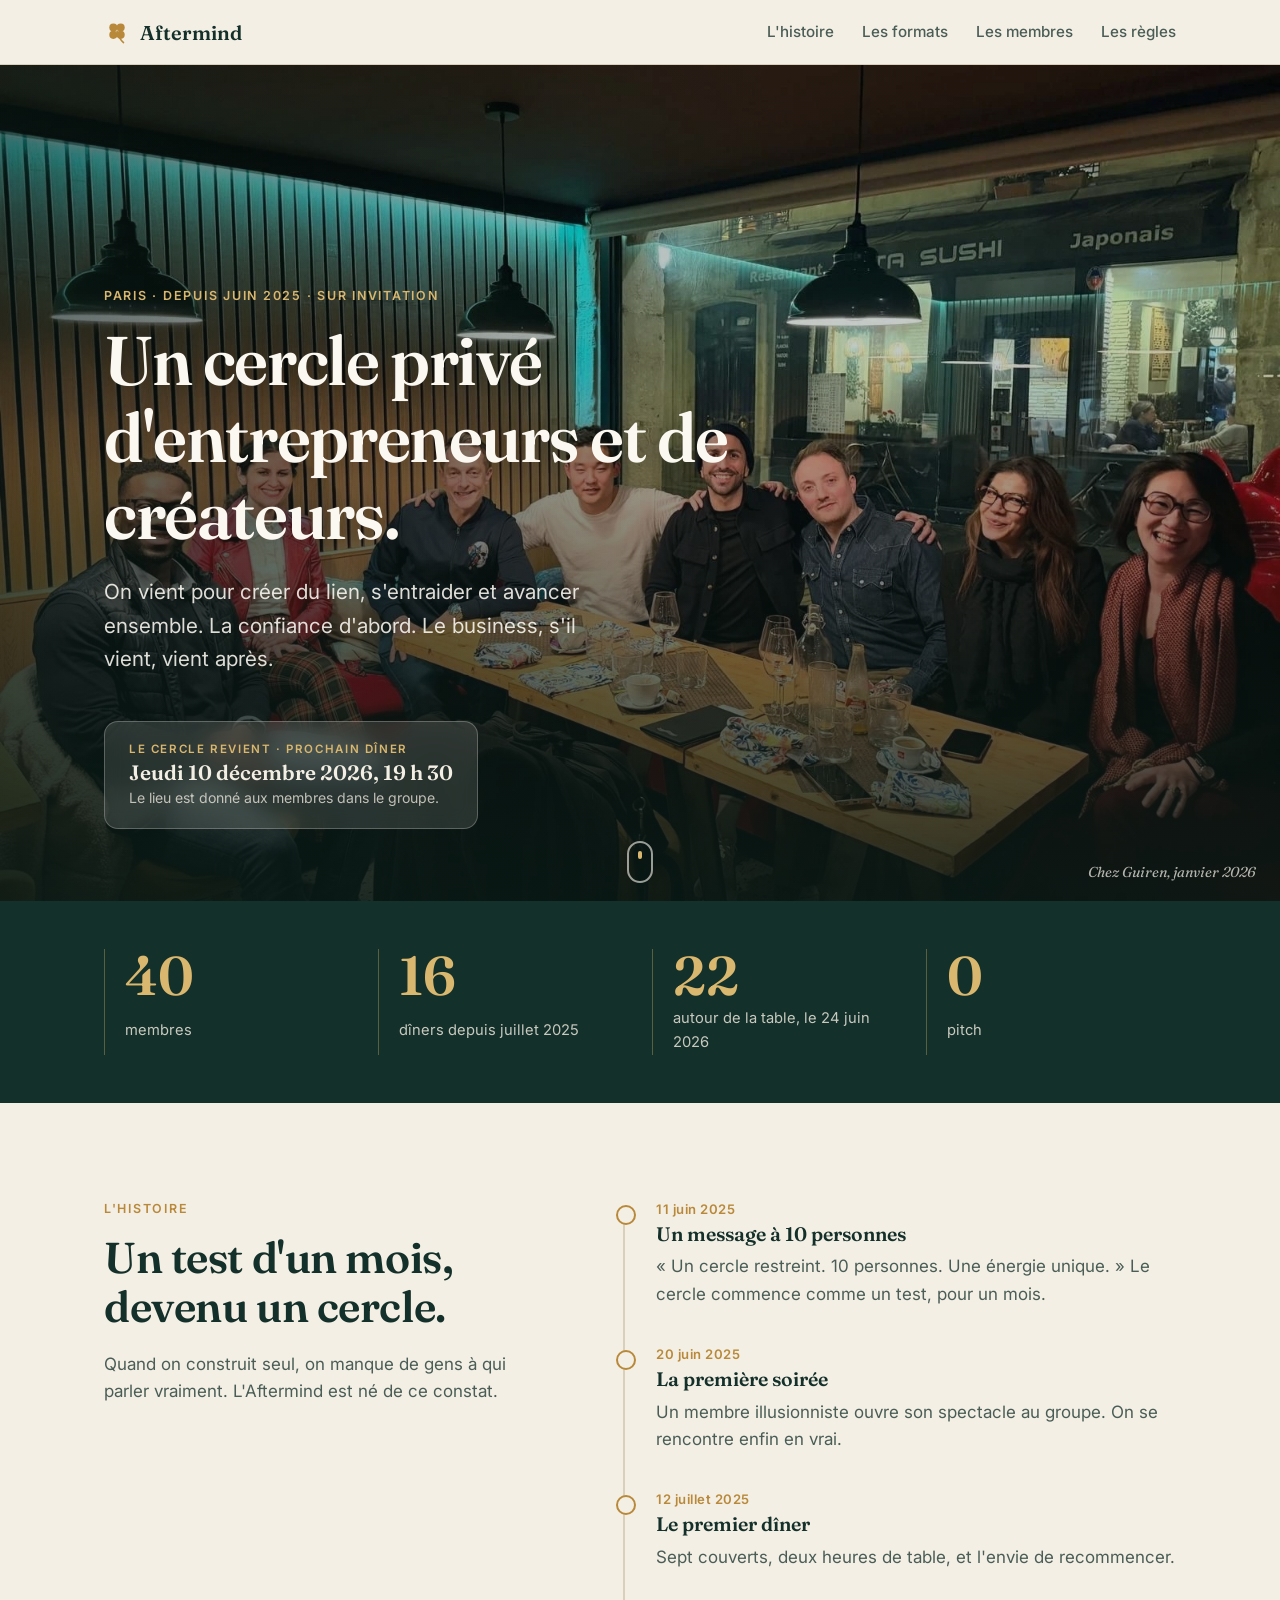
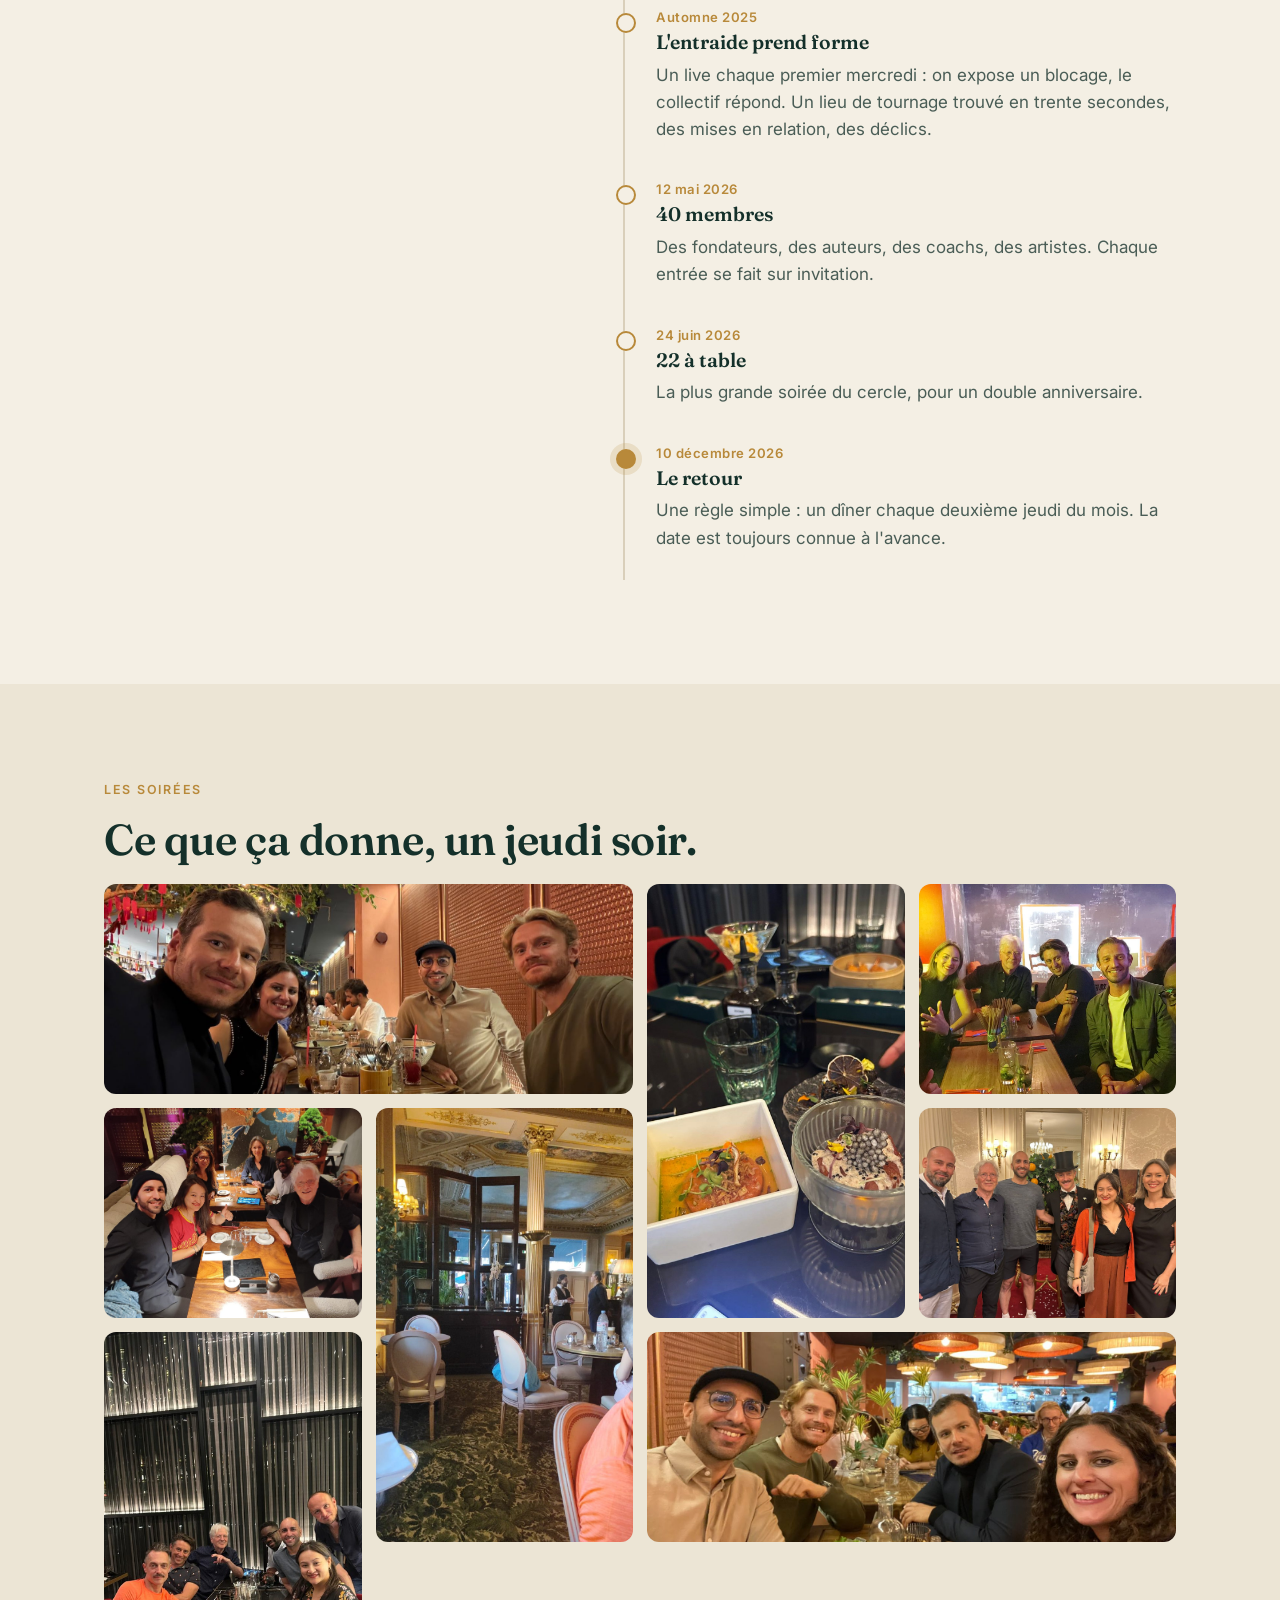
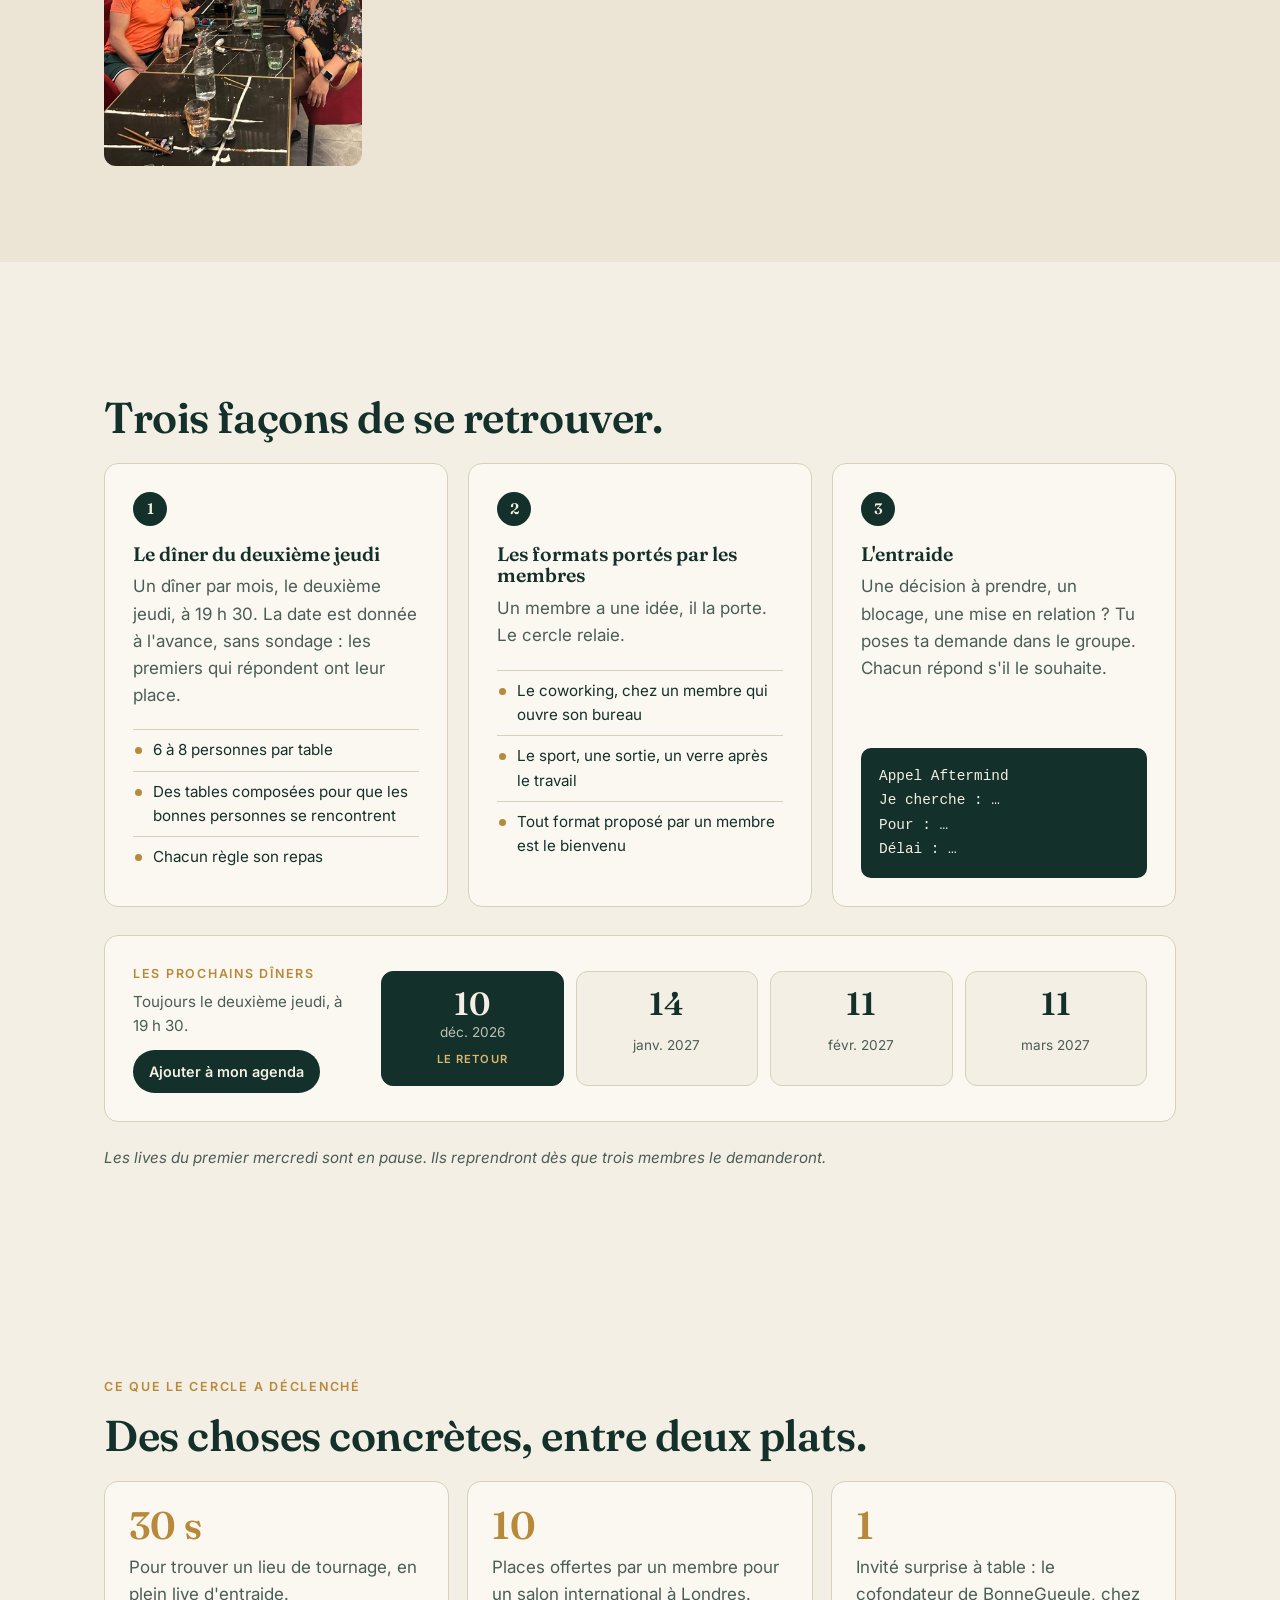
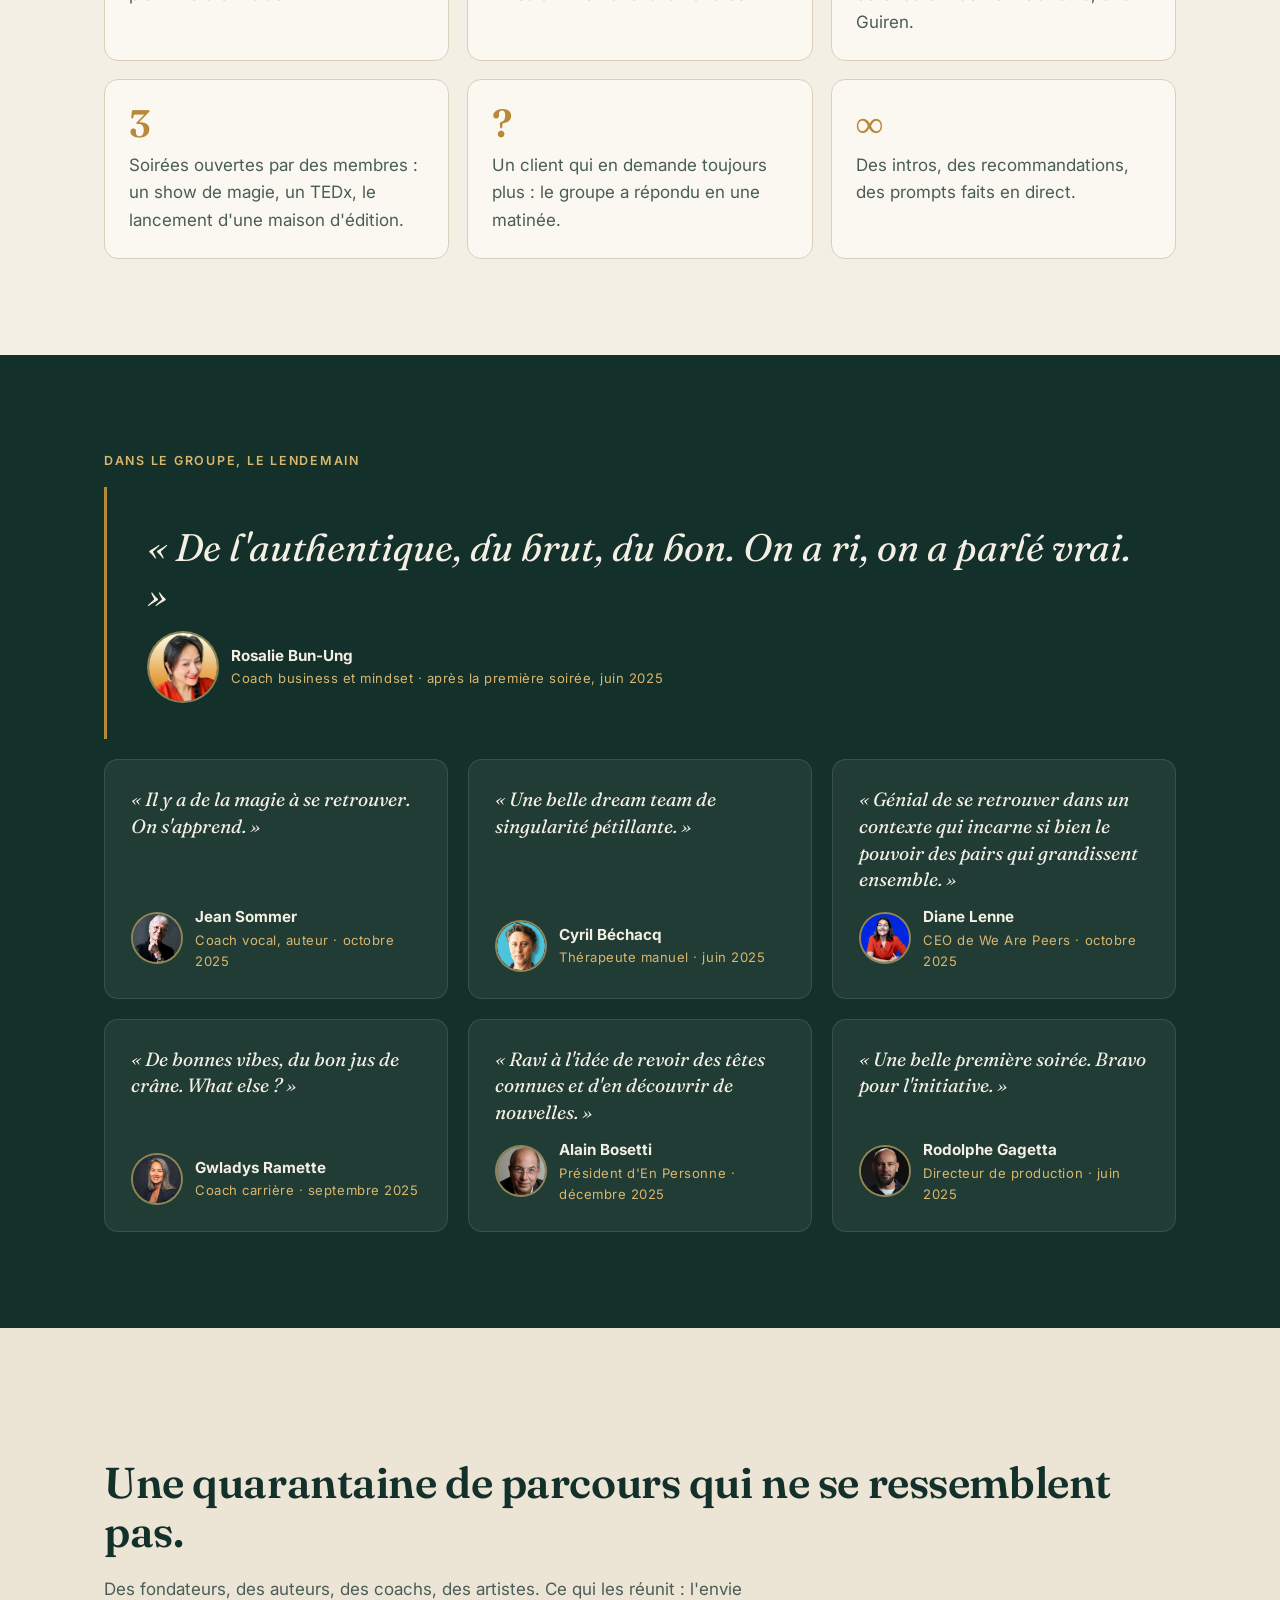
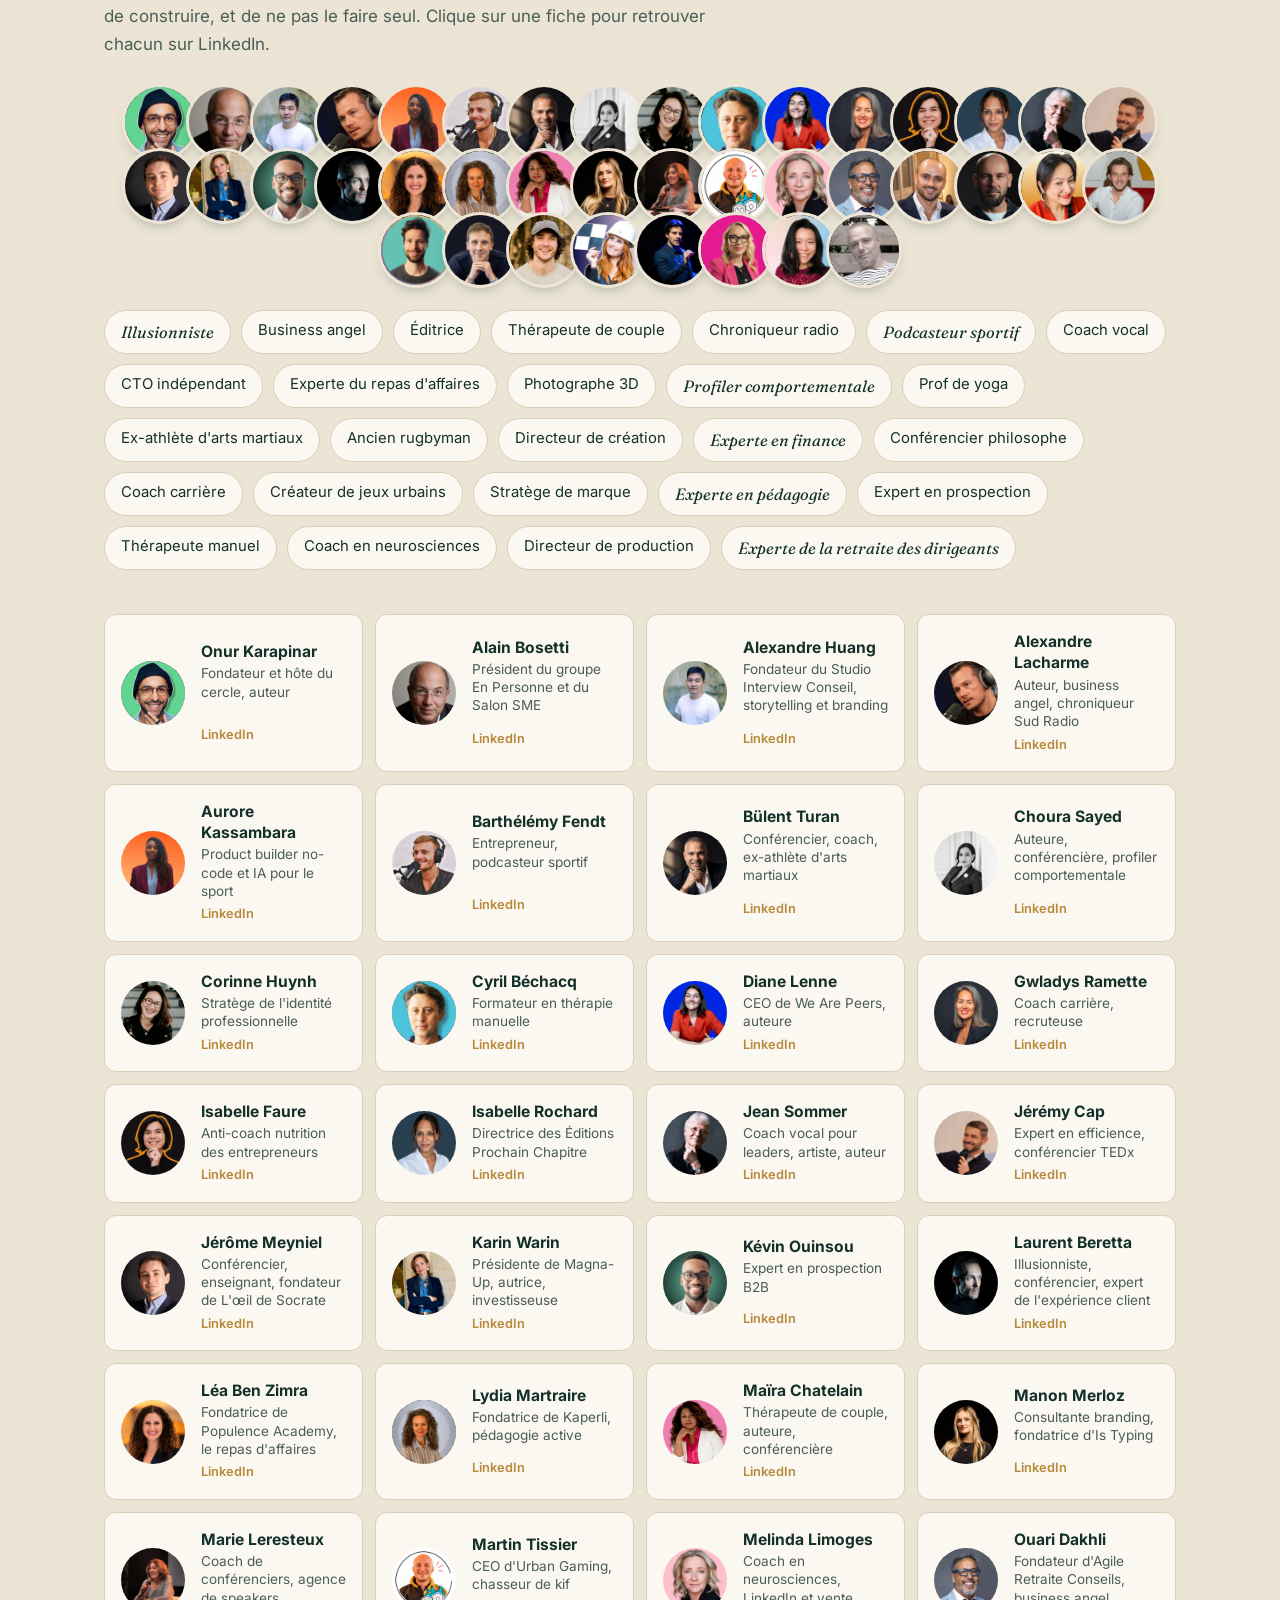
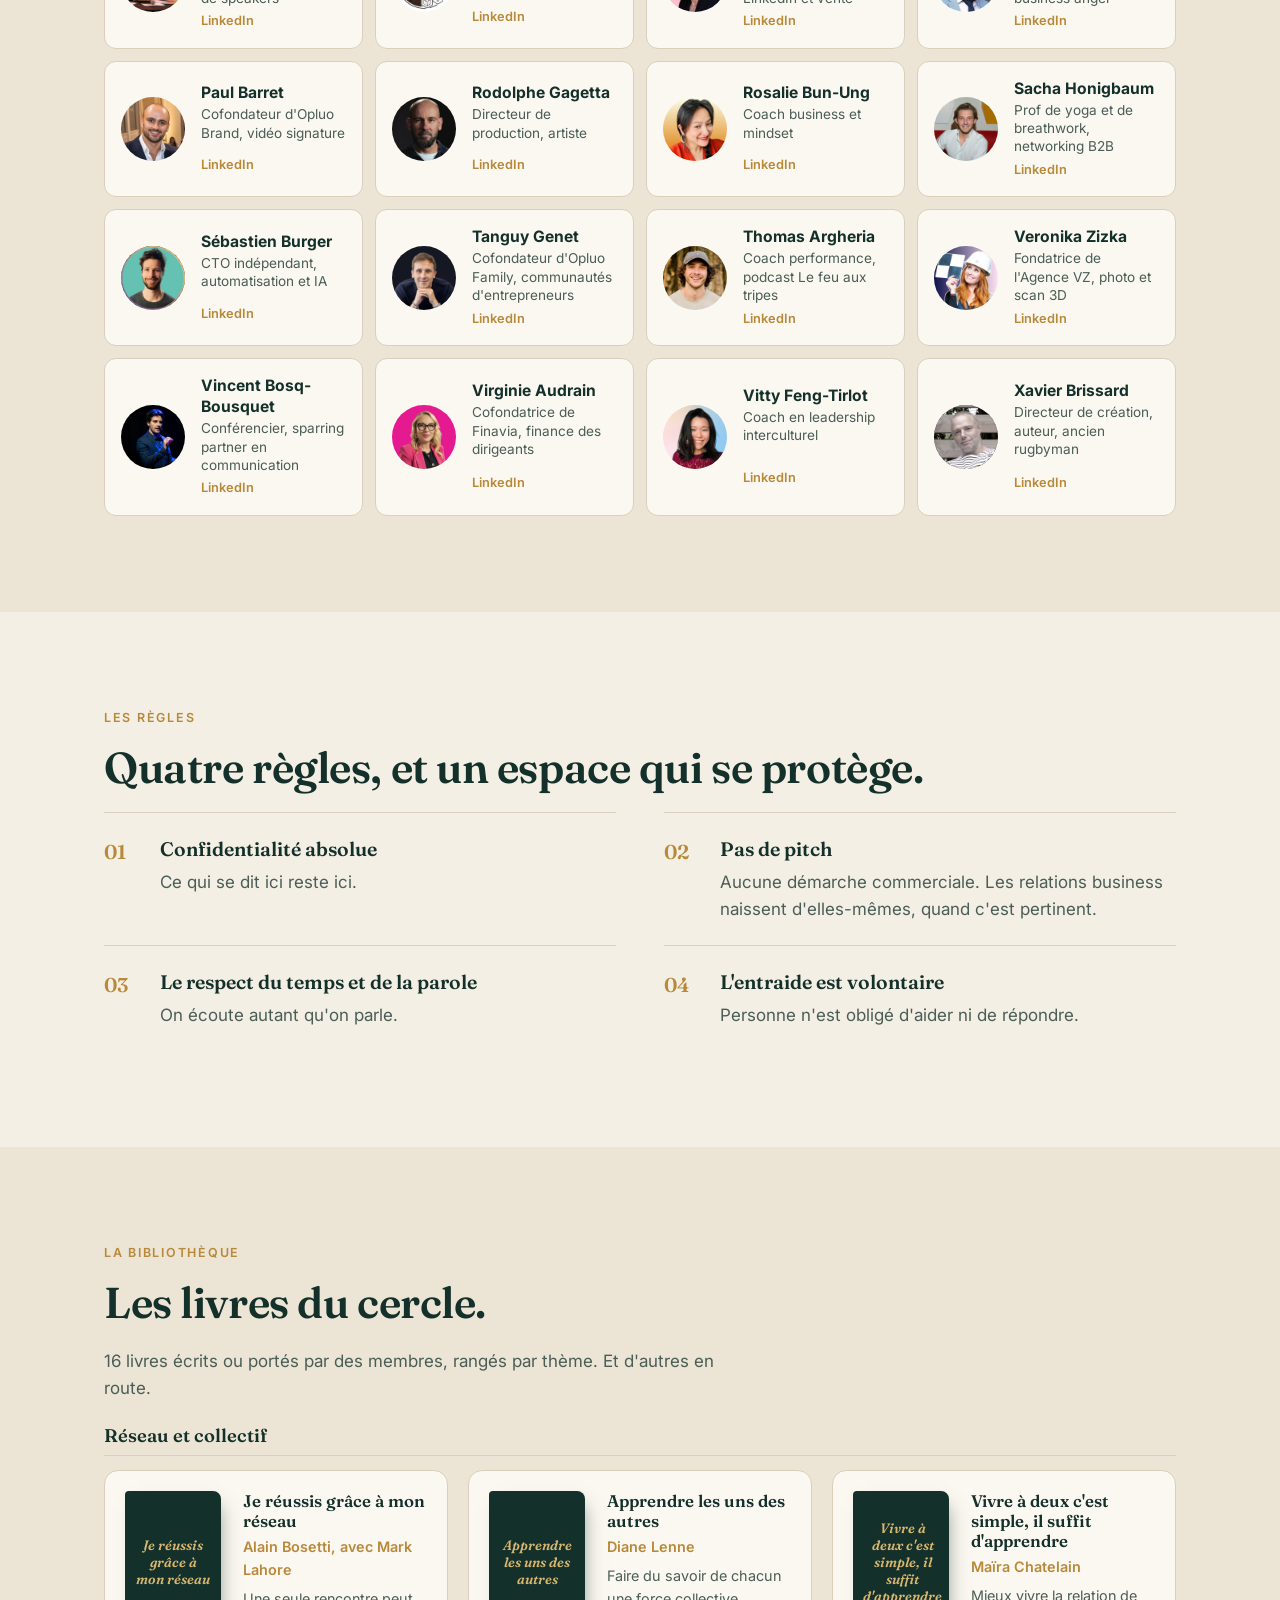
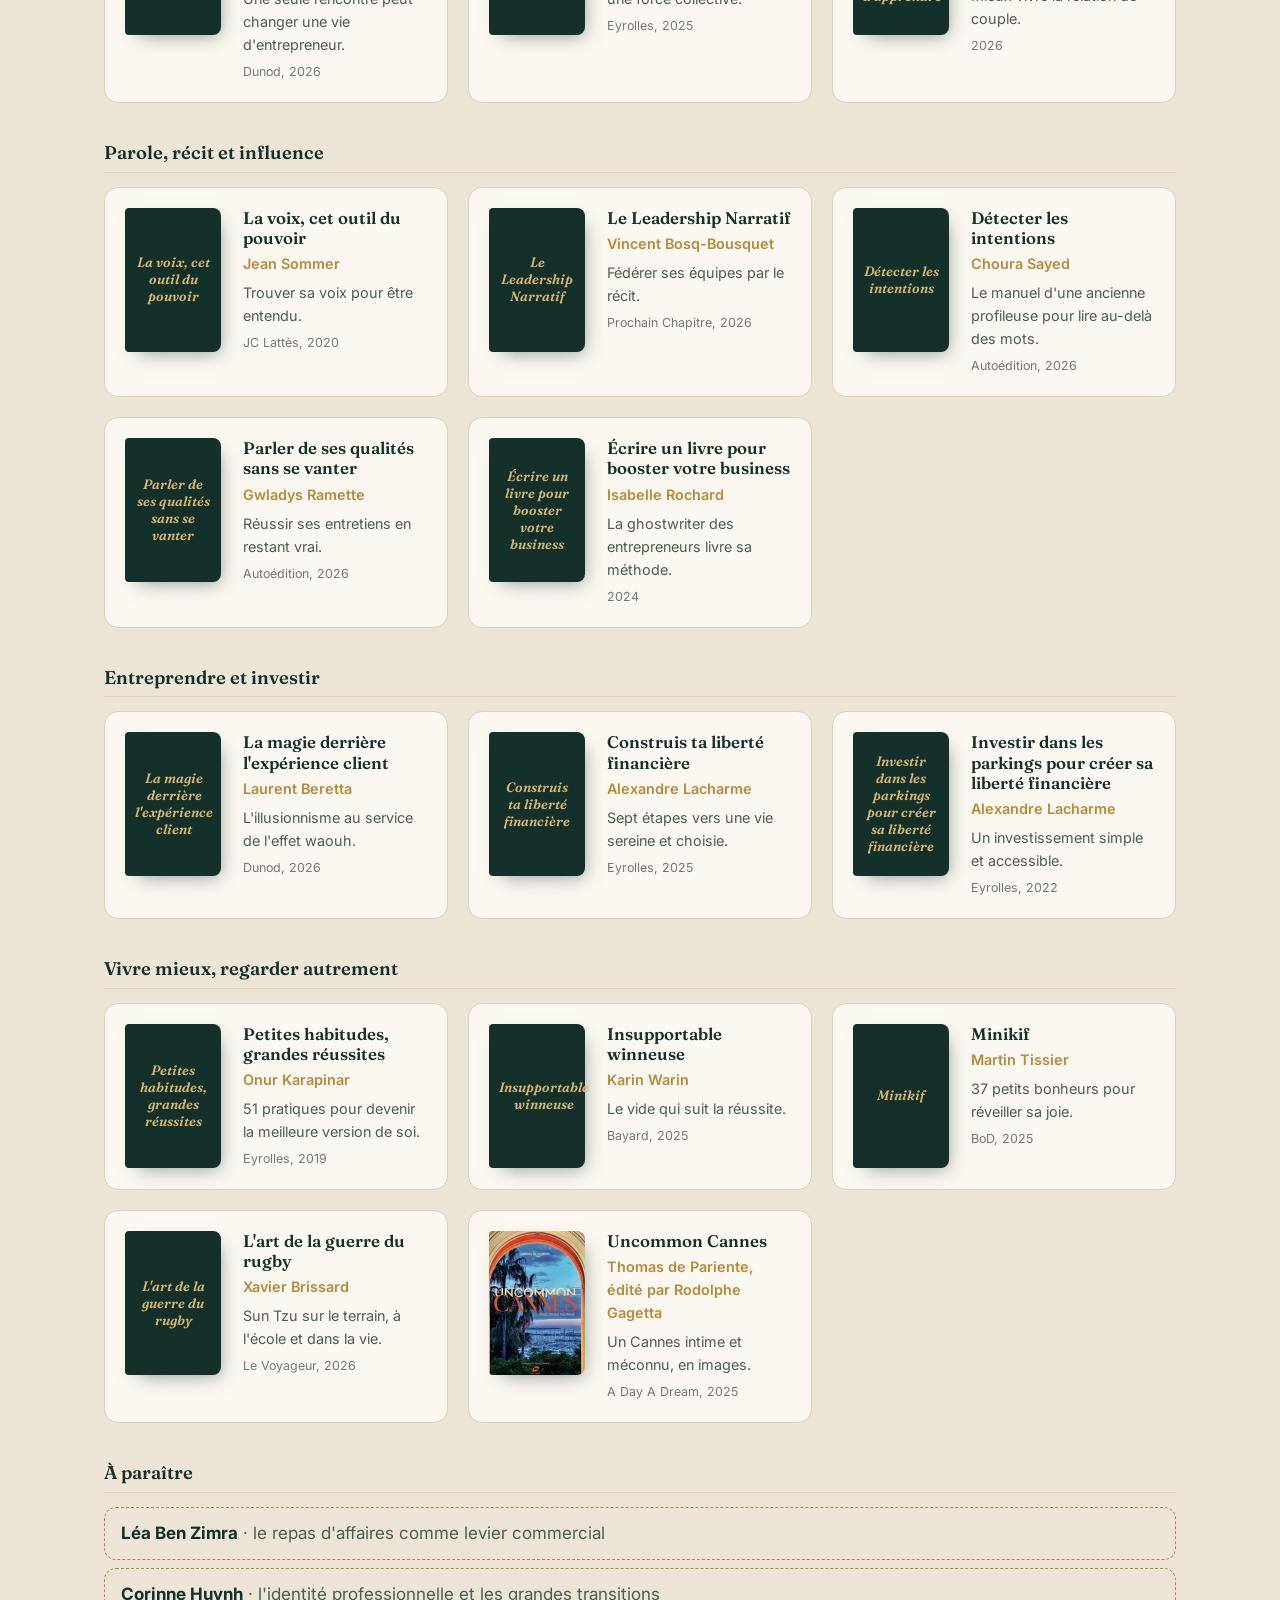
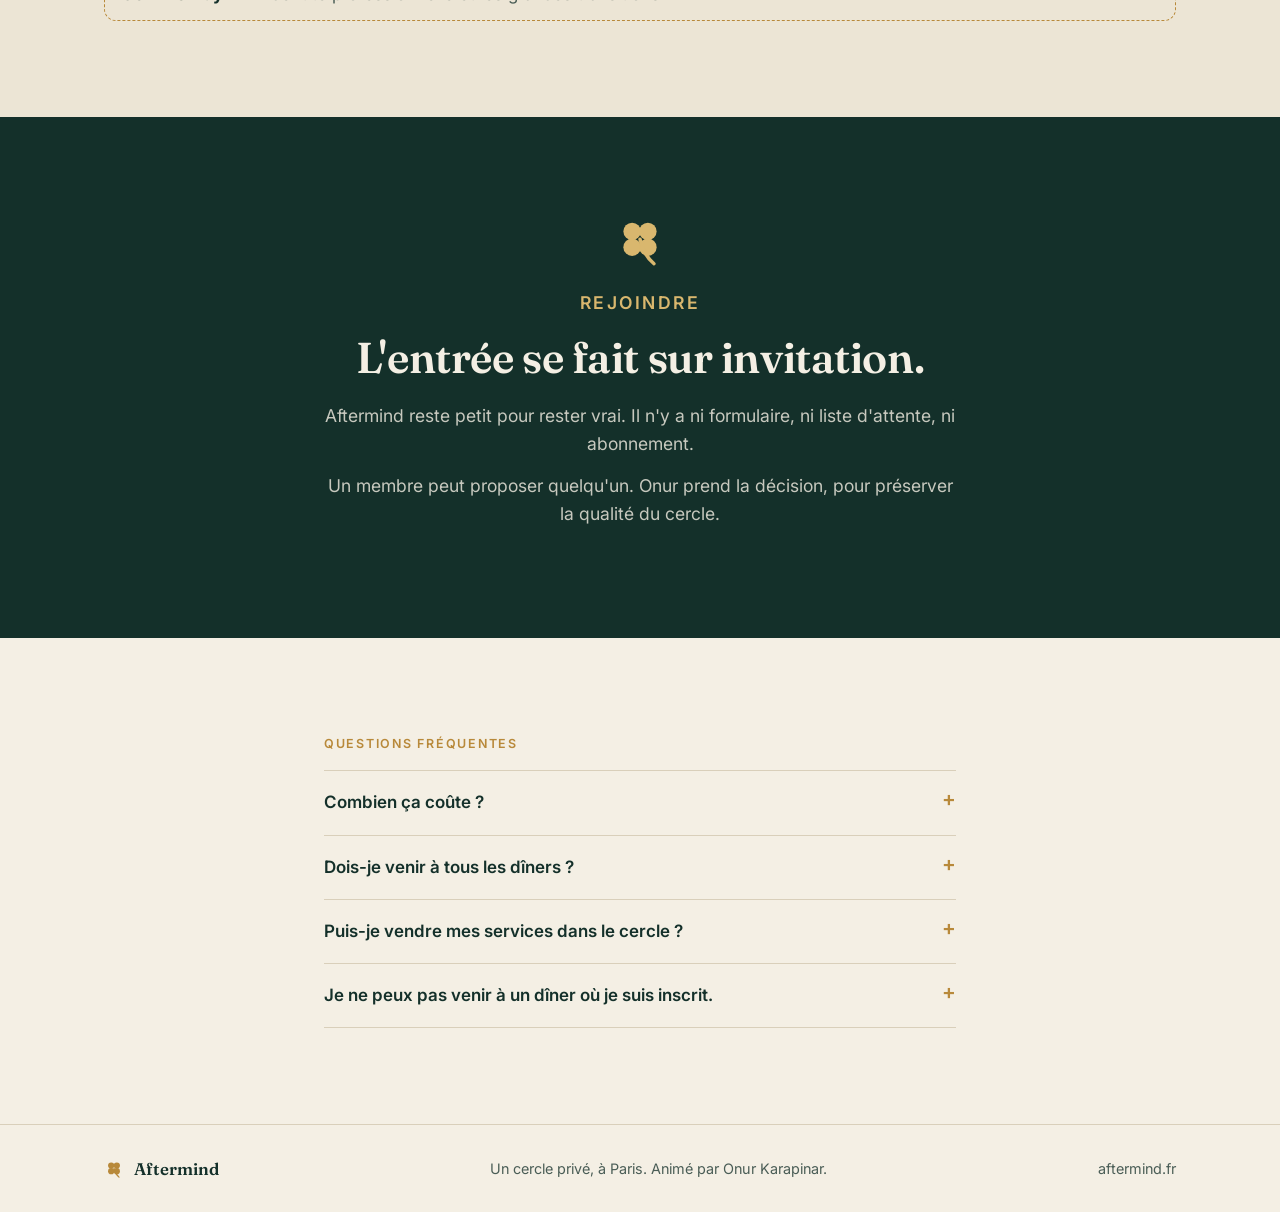
==== index.html @ 9b1623c1 "Ouverture plein écran avec la photo entière de Guiren Co-Authored-By: Claude Opus 5.5 <noreply@anthr" ====
<!doctype html>
<html lang="fr">
<head>
  <meta charset="utf-8">
  <meta name="viewport" content="width=device-width, initial-scale=1">
  <title>Aftermind | Cercle privé d'entrepreneurs et de créateurs</title>
  <meta name="description" content="Aftermind est un cercle privé d'une quarantaine d'entrepreneurs et de créateurs, à Paris. Un dîner chaque deuxième jeudi, des formats portés par les membres, de l'entraide. L'entrée se fait sur invitation.">
  <!-- Maquette : à retirer le jour de la mise en ligne publique -->
  <meta name="robots" content="noindex, nofollow">
  <meta property="og:type" content="website">
  <meta property="og:url" content="https://aftermind.fr/">
  <meta property="og:title" content="Aftermind, le cercle revient">
  <meta property="og:description" content="Un dîner chaque deuxième jeudi. Le prochain : jeudi 10 décembre 2026.">
  <meta property="og:image" content="https://aftermind.fr/og.jpg">
  <meta property="og:image:width" content="1200">
  <meta property="og:image:height" content="630">
  <meta property="og:locale" content="fr_FR">
  <meta name="twitter:card" content="summary_large_image">
  <meta name="theme-color" content="#14302A">
  <link rel="icon" href="favicon.svg" type="image/svg+xml">
  <link rel="preconnect" href="https://fonts.googleapis.com">
  <link rel="preconnect" href="https://fonts.gstatic.com" crossorigin>
  <link href="https://fonts.googleapis.com/css2?family=Fraunces:ital,opsz,wght@0,9..144,400;0,9..144,600;1,9..144,400&family=Inter:wght@400;500;600&display=swap" rel="stylesheet">
  <link rel="stylesheet" href="style.css">
</head>
<body>

  <header class="top">
    <div class="wrap top-inner">
      <a href="#" class="brand" aria-label="Aftermind, retour en haut">
        <svg class="clover" viewBox="0 0 32 32" aria-hidden="true"><use href="#clover"/></svg>
        <span>Aftermind</span>
      </a>
      <nav aria-label="Sections">
        <a href="#histoire">L'histoire</a>
        <a href="#formats">Les formats</a>
        <a href="#membres">Les membres</a>
        <a href="#regles">Les règles</a>
      </nav>
    </div>
  </header>

  <main>

    <!-- Ouverture -->
    <section class="hero-full">
      <img class="hero-bg" src="img/notion/guiren.jpg" alt="Un dîner de l'Aftermind chez Guiren, janvier 2026" width="1600" height="1200">
      <div class="hero-shade" aria-hidden="true"></div>
      <div class="wrap hero-content">
        <p class="eyebrow">Paris · depuis juin 2025 · sur invitation</p>
        <h1>Un cercle privé d'entrepreneurs et de créateurs.</h1>
        <p class="lead">On vient pour créer du lien, s'entraider et avancer ensemble. La confiance d'abord. Le business, s'il vient, vient après.</p>
        <a class="next" href="#calendrier">
          <span class="next-label">Le cercle revient · prochain dîner</span>
          <span class="next-date">Jeudi 10 décembre 2026, 19&nbsp;h&nbsp;30</span>
          <span class="next-note">Le lieu est donné aux membres dans le groupe.</span>
        </a>
      </div>
      <p class="hero-credit">Chez Guiren, janvier 2026</p>
      <a class="hero-scroll" href="#histoire" aria-label="Descendre vers l'histoire"><span></span></a>
    </section>

    <!-- Chiffres -->
    <section class="stats" aria-label="Le cercle en chiffres">
      <div class="wrap stats-grid">
        <div class="stat reveal"><span class="stat-num" data-count="40">40</span><span class="stat-label">membres</span></div>
        <div class="stat reveal"><span class="stat-num" data-count="16">16</span><span class="stat-label">dîners depuis juillet 2025</span></div>
        <div class="stat reveal"><span class="stat-num" data-count="22">22</span><span class="stat-label">autour de la table, le 24 juin 2026</span></div>
        <div class="stat reveal"><span class="stat-num">0</span><span class="stat-label">pitch</span></div>
      </div>
    </section>

    <!-- Histoire -->
    <section id="histoire" class="block">
      <div class="wrap two-col">
        <div class="sticky-head reveal">
          <p class="kicker">L'histoire</p>
          <h2>Un test d'un mois, devenu un cercle.</h2>
          <p class="muted">Quand on construit seul, on manque de gens à qui parler vraiment. L'Aftermind est né de ce constat.</p>
        </div>
        <ol class="timeline">
          <li class="reveal">
            <span class="when">11 juin 2025</span>
            <h3>Un message à 10 personnes</h3>
            <p>« Un cercle restreint. 10 personnes. Une énergie unique. » Le cercle commence comme un test, pour un mois.</p>
          </li>
          <li class="reveal">
            <span class="when">20 juin 2025</span>
            <h3>La première soirée</h3>
            <p>Un membre illusionniste ouvre son spectacle au groupe. On se rencontre enfin en vrai.</p>
          </li>
          <li class="reveal">
            <span class="when">12 juillet 2025</span>
            <h3>Le premier dîner</h3>
            <p>Sept couverts, deux heures de table, et l'envie de recommencer.</p>
          </li>
          <li class="reveal">
            <span class="when">Automne 2025</span>
            <h3>L'entraide prend forme</h3>
            <p>Un live chaque premier mercredi : on expose un blocage, le collectif répond. Un lieu de tournage trouvé en trente secondes, des mises en relation, des déclics.</p>
          </li>
          <li class="reveal">
            <span class="when">12 mai 2026</span>
            <h3>40 membres</h3>
            <p>Des fondateurs, des auteurs, des coachs, des artistes. Chaque entrée se fait sur invitation.</p>
          </li>
          <li class="reveal">
            <span class="when">24 juin 2026</span>
            <h3>22 à table</h3>
            <p>La plus grande soirée du cercle, pour un double anniversaire.</p>
          </li>
          <li class="reveal now">
            <span class="when">10 décembre 2026</span>
            <h3>Le retour</h3>
            <p>Une règle simple : un dîner chaque deuxième jeudi du mois. La date est toujours connue à l'avance.</p>
          </li>
        </ol>
      </div>
    </section>

    <!-- Soirées -->
    <section class="block gallery-block alt" aria-label="Les soirées en images">
      <div class="wrap">
        <p class="kicker reveal">Les soirées</p>
        <h2 class="reveal">Ce que ça donne, un jeudi soir.</h2>
        <div class="gallery">
          <figure class="g-wide reveal"><img src="img/soirees/apero-septembre-2026.jpg" alt="Un apéro entre membres, septembre 2026" loading="lazy"></figure>
          <figure class="g-tall reveal"><img src="img/assiettes.jpg" alt="Des assiettes et des verres sur une table sombre" loading="lazy"></figure>
          <figure class="reveal"><img src="img/soirees/soiree-septembre-2025.jpg" alt="Des membres réunis autour d'une table, septembre 2025" loading="lazy"></figure>
          <figure class="reveal"><img src="img/soirees/diner-octobre-2025.jpg" alt="Un dîner du cercle, octobre 2025" loading="lazy"></figure>
          <figure class="g-tall reveal"><img src="img/salle-cafe.jpg" alt="Une salle de café parisien aux moulures dorées" loading="lazy"></figure>
          <figure class="reveal"><img src="img/soirees/premiere-soiree-juin-2025.jpg" alt="La première soirée du cercle, juin 2025" loading="lazy"></figure>
          <figure class="g-wide reveal"><img src="img/soirees/terrasse-septembre-2026.jpg" alt="Des membres en terrasse, septembre 2026" loading="lazy"></figure>
          <figure class="g-tall reveal"><img src="img/soirees/diner-juillet-2025.jpg" alt="Le premier dîner, juillet 2025" loading="lazy"></figure>
        </div>
      </div>
    </section>

    <!-- Formats -->
    <section id="formats" class="block">
      <div class="wrap">
        <p class="kicker reveal">Les formats</p>
        <h2 class="reveal">Trois façons de se retrouver.</h2>

        <div class="cards">
          <article class="card reveal">
            <span class="num">1</span>
            <h3>Le dîner du deuxième jeudi</h3>
            <p>Un dîner par mois, le deuxième jeudi, à 19&nbsp;h&nbsp;30. La date est donnée à l'avance, sans sondage : les premiers qui répondent ont leur place.</p>
            <ul>
              <li>6 à 8 personnes par table</li>
              <li>Des tables composées pour que les bonnes personnes se rencontrent</li>
              <li>Chacun règle son repas</li>
            </ul>
          </article>

          <article class="card reveal">
            <span class="num">2</span>
            <h3>Les formats portés par les membres</h3>
            <p>Un membre a une idée, il la porte. Le cercle relaie.</p>
            <ul>
              <li>Le coworking, chez un membre qui ouvre son bureau</li>
              <li>Le sport, une sortie, un verre après le travail</li>
              <li>Tout format proposé par un membre est le bienvenu</li>
            </ul>
          </article>

          <article class="card reveal">
            <span class="num">3</span>
            <h3>L'entraide</h3>
            <p>Une décision à prendre, un blocage, une mise en relation ? Tu poses ta demande dans le groupe. Chacun répond s'il le souhaite.</p>
            <pre class="appel" aria-label="Format d'un appel Aftermind">Appel Aftermind
Je cherche : …
Pour : …
Délai : …</pre>
          </article>
        </div>

        <div id="calendrier" class="calendar reveal">
          <div class="calendar-head">
            <p class="kicker">Les prochains dîners</p>
            <p class="muted">Toujours le deuxième jeudi, à 19&nbsp;h&nbsp;30.</p>
            <a class="btn-cal" href="aftermind-diners.ics" download>Ajouter à mon agenda</a>
          </div>
          <ol class="dates">
            <li class="is-next"><span class="d-day">10</span><span class="d-month">déc. 2026</span><span class="d-tag">Le retour</span></li>
            <li><span class="d-day">14</span><span class="d-month">janv. 2027</span></li>
            <li><span class="d-day">11</span><span class="d-month">févr. 2027</span></li>
            <li><span class="d-day">11</span><span class="d-month">mars 2027</span></li>
          </ol>
        </div>

        <p class="aside reveal">Les lives du premier mercredi sont en pause. Ils reprendront dès que trois membres le demanderont.</p>
      </div>
    </section>

    <!-- Déclics -->
    <section class="block wins-block" aria-label="Ce que le cercle a déclenché">
      <div class="wrap">
        <p class="kicker reveal">Ce que le cercle a déclenché</p>
        <h2 class="reveal">Des choses concrètes, entre deux plats.</h2>
        <ul class="wins">
          <li class="reveal"><span class="win-n">30 s</span><p>Pour trouver un lieu de tournage, en plein live d'entraide.</p></li>
          <li class="reveal"><span class="win-n">10</span><p>Places offertes par un membre pour un salon international à Londres.</p></li>
          <li class="reveal"><span class="win-n">1</span><p>Invité surprise à table : le cofondateur de BonneGueule, chez Guiren.</p></li>
          <li class="reveal"><span class="win-n">3</span><p>Soirées ouvertes par des membres : un show de magie, un TEDx, le lancement d'une maison d'édition.</p></li>
          <li class="reveal"><span class="win-n">?</span><p>Un client qui en demande toujours plus : le groupe a répondu en une matinée.</p></li>
          <li class="reveal"><span class="win-n">∞</span><p>Des intros, des recommandations, des prompts faits en direct.</p></li>
        </ul>
      </div>
    </section>

    <!-- Citations -->
    <section class="block quotes-block" aria-label="Ce que les membres en disent">
      <div class="wrap">
        <p class="kicker reveal">Dans le groupe, le lendemain</p>
        <div class="quotes">
          <blockquote class="q-big reveal"><p>« De l'authentique, du brut, du bon. On a ri, on a parlé vrai. »</p><footer><span class="q-av" data-slug="rosalie-bun-ung"><img src="img/membres/rosalie-bun-ung.jpg" alt="" loading="lazy"></span><span><strong>Rosalie Bun-Ung</strong><cite>Coach business et mindset · après la première soirée, juin 2025</cite></span></footer></blockquote>
          <blockquote class="reveal"><p>« Il y a de la magie à se retrouver. On s'apprend. »</p><footer><span class="q-av" data-slug="jean-sommer"><img src="img/membres/jean-sommer.jpg" alt="" loading="lazy"></span><span><strong>Jean Sommer</strong><cite>Coach vocal, auteur · octobre 2025</cite></span></footer></blockquote>
          <blockquote class="reveal"><p>« Une belle dream team de singularité pétillante. »</p><footer><span class="q-av" data-slug="cyril-bechacq"><img src="img/membres/cyril-bechacq.jpg" alt="" loading="lazy"></span><span><strong>Cyril Béchacq</strong><cite>Thérapeute manuel · juin 2025</cite></span></footer></blockquote>
          <blockquote class="reveal"><p>« Génial de se retrouver dans un contexte qui incarne si bien le pouvoir des pairs qui grandissent ensemble. »</p><footer><span class="q-av" data-slug="diane-lenne"><img src="img/membres/diane-lenne.jpg" alt="" loading="lazy"></span><span><strong>Diane Lenne</strong><cite>CEO de We Are Peers · octobre 2025</cite></span></footer></blockquote>
          <blockquote class="reveal"><p>« De bonnes vibes, du bon jus de crâne. What else ? »</p><footer><span class="q-av" data-slug="gwladys-ramette"><img src="img/membres/gwladys-ramette.jpg" alt="" loading="lazy"></span><span><strong>Gwladys Ramette</strong><cite>Coach carrière · septembre 2025</cite></span></footer></blockquote>
          <blockquote class="reveal"><p>« Ravi à l'idée de revoir des têtes connues et d'en découvrir de nouvelles. »</p><footer><span class="q-av" data-slug="alain-bosetti"><span>AB</span></span><span><strong>Alain Bosetti</strong><cite>Président d'En Personne · décembre 2025</cite></span></footer></blockquote>
          <blockquote class="reveal"><p>« Une belle première soirée. Bravo pour l'initiative. »</p><footer><span class="q-av" data-slug="rodolphe-gagetta"><span>RG</span></span><span><strong>Rodolphe Gagetta</strong><cite>Directeur de production · juin 2025</cite></span></footer></blockquote>
        </div>
      </div>
    </section>

    <!-- Membres -->
    <section id="membres" class="block alt">
      <div class="wrap">
        <p class="kicker reveal">Les membres</p>
        <h2 class="reveal">Une quarantaine de parcours qui ne se ressemblent pas.</h2>
        <p class="muted reveal measure">Des fondateurs, des auteurs, des coachs, des artistes. Ce qui les réunit : l'envie de construire, et de ne pas le faire seul. Clique sur une fiche pour retrouver chacun sur LinkedIn.</p>

        <div id="faces" class="faces reveal" aria-label="Les visages du cercle"></div>

        <ul class="mosaic reveal" aria-label="Quelques métiers du cercle">
          <li>Illusionniste</li><li>Business angel</li><li>Éditrice</li><li>Thérapeute de couple</li>
          <li>Chroniqueur radio</li><li>Podcasteur sportif</li><li>Coach vocal</li><li>CTO indépendant</li>
          <li>Experte du repas d'affaires</li><li>Photographe 3D</li><li>Profiler comportementale</li>
          <li>Prof de yoga</li><li>Ex-athlète d'arts martiaux</li><li>Ancien rugbyman</li>
          <li>Directeur de création</li><li>Experte en finance</li><li>Conférencier philosophe</li>
          <li>Coach carrière</li><li>Créateur de jeux urbains</li><li>Stratège de marque</li>
          <li>Experte en pédagogie</li><li>Expert en prospection</li><li>Thérapeute manuel</li>
          <li>Coach en neurosciences</li><li>Directeur de production</li><li>Experte de la retraite des dirigeants</li>
        </ul>

        <div id="fiches" class="fiches" hidden>
          <p class="fiches-note" id="fiches-note"></p>
          <ul class="fiches-grid" id="fiches-grid"></ul>
        </div>
      </div>
    </section>

    <!-- Règles -->
    <section id="regles" class="block">
      <div class="wrap">
        <p class="kicker reveal">Les règles</p>
        <h2 class="reveal">Quatre règles, et un espace qui se protège.</h2>
        <ol class="rules">
          <li class="reveal"><h3>Confidentialité absolue</h3><p>Ce qui se dit ici reste ici.</p></li>
          <li class="reveal"><h3>Pas de pitch</h3><p>Aucune démarche commerciale. Les relations business naissent d'elles-mêmes, quand c'est pertinent.</p></li>
          <li class="reveal"><h3>Le respect du temps et de la parole</h3><p>On écoute autant qu'on parle.</p></li>
          <li class="reveal"><h3>L'entraide est volontaire</h3><p>Personne n'est obligé d'aider ni de répondre.</p></li>
        </ol>
      </div>
    </section>

    <!-- Bibliothèque -->
    <section id="bibliotheque" class="block alt">
      <div class="wrap">
        <p class="kicker reveal">La bibliothèque</p>
        <h2 class="reveal">Les livres du cercle.</h2>
        <p class="muted reveal measure">16 livres écrits ou portés par des membres, rangés par thème. Et d'autres en route.</p>
        <h3 class="shelf-title reveal">Réseau et collectif</h3>
        <div class="books">
          <article class="book reveal">
            <img src="https://www.dunod.com/sites/default/files/styles/moyen_desktop/public/thumbnails/image/9782100887811-001-X.jpeg" alt="Couverture de Je réussis grâce à mon réseau" referrerpolicy="no-referrer" data-t="Je réussis grâce à mon réseau" onerror="this.replaceWith(Object.assign(document.createElement('span'),{className:'book-cover',textContent:this.dataset.t}))">
            <div><h4>Je réussis grâce à mon réseau</h4><p class="book-author">Alain Bosetti, avec Mark Lahore</p><p class="muted">Une seule rencontre peut changer une vie d'entrepreneur.</p><p class="book-ed">Dunod, 2026</p></div>
          </article>
          <article class="book reveal">
            <img src="https://servimg.eyrolles.com/static/media/0094/9782416020094_internet_h1400.jpg" alt="Couverture de Apprendre les uns des autres" referrerpolicy="no-referrer" data-t="Apprendre les uns des autres" onerror="this.replaceWith(Object.assign(document.createElement('span'),{className:'book-cover',textContent:this.dataset.t}))">
            <div><h4>Apprendre les uns des autres</h4><p class="book-author">Diane Lenne</p><p class="muted">Faire du savoir de chacun une force collective.</p><p class="book-ed">Eyrolles, 2025</p></div>
          </article>
          <article class="book reveal">
            <img src="https://products-images.di-static.com/image/hachette-vivre-a-deux-c-est-simple-il-suffit-d-apprendre/9791020391261-200x303-1.webp" alt="Couverture de Vivre à deux c'est simple, il suffit d'apprendre" referrerpolicy="no-referrer" data-t="Vivre à deux c'est simple, il suffit d'apprendre" onerror="this.replaceWith(Object.assign(document.createElement('span'),{className:'book-cover',textContent:this.dataset.t}))">
            <div><h4>Vivre à deux c'est simple, il suffit d'apprendre</h4><p class="book-author">Maïra Chatelain</p><p class="muted">Mieux vivre la relation de couple.</p><p class="book-ed">2026</p></div>
          </article>
        </div>
        <h3 class="shelf-title reveal">Parole, récit et influence</h3>
        <div class="books">
          <article class="book reveal">
            <img src="https://jean-sommer.fr/wp-content/uploads/2020/06/livre-voix-pouvoir.jpg" alt="Couverture de La voix, cet outil du pouvoir" referrerpolicy="no-referrer" data-t="La voix, cet outil du pouvoir" onerror="this.replaceWith(Object.assign(document.createElement('span'),{className:'book-cover',textContent:this.dataset.t}))">
            <div><h4>La voix, cet outil du pouvoir</h4><p class="book-author">Jean Sommer</p><p class="muted">Trouver sa voix pour être entendu.</p><p class="book-ed">JC Lattès, 2020</p></div>
          </article>
          <article class="book reveal">
            <img src="https://images.squarespace-cdn.com/content/v1/6a7c63d10a699d1cc6e7ca77/2058cd9a-3e75-4cae-8111-cb9543a8eb4e/978-2-488886-07-9+FRONT.jpg" alt="Couverture de Le Leadership Narratif" referrerpolicy="no-referrer" data-t="Le Leadership Narratif" onerror="this.replaceWith(Object.assign(document.createElement('span'),{className:'book-cover',textContent:this.dataset.t}))">
            <div><h4>Le Leadership Narratif</h4><p class="book-author">Vincent Bosq-Bousquet</p><p class="muted">Fédérer ses équipes par le récit.</p><p class="book-ed">Prochain Chapitre, 2026</p></div>
          </article>
          <article class="book reveal">
            <img src="https://images-na.ssl-images-amazon.com/images/P/B0H3FW8PWY.01.LZZZZZZZ.jpg" alt="Couverture de Détecter les intentions" referrerpolicy="no-referrer" data-t="Détecter les intentions" onerror="this.replaceWith(Object.assign(document.createElement('span'),{className:'book-cover',textContent:this.dataset.t}))">
            <div><h4>Détecter les intentions</h4><p class="book-author">Choura Sayed</p><p class="muted">Le manuel d'une ancienne profileuse pour lire au-delà des mots.</p><p class="book-ed">Autoédition, 2026</p></div>
          </article>
          <article class="book reveal">
            <img src="https://substack-post-media.s3.amazonaws.com/public/images/b9977884-7140-44e8-b2c4-757f4050d9eb_1100x1200.png" alt="Couverture de Parler de ses qualités sans se vanter" referrerpolicy="no-referrer" data-t="Parler de ses qualités sans se vanter" onerror="this.replaceWith(Object.assign(document.createElement('span'),{className:'book-cover',textContent:this.dataset.t}))">
            <div><h4>Parler de ses qualités sans se vanter</h4><p class="book-author">Gwladys Ramette</p><p class="muted">Réussir ses entretiens en restant vrai.</p><p class="book-ed">Autoédition, 2026</p></div>
          </article>
          <article class="book reveal">
            <img src="https://images-na.ssl-images-amazon.com/images/P/2959677404.01.LZZZZZZZ.jpg" alt="Couverture de Écrire un livre pour booster votre business" referrerpolicy="no-referrer" data-t="Écrire un livre pour booster votre business" onerror="this.replaceWith(Object.assign(document.createElement('span'),{className:'book-cover',textContent:this.dataset.t}))">
            <div><h4>Écrire un livre pour booster votre business</h4><p class="book-author">Isabelle Rochard</p><p class="muted">La ghostwriter des entrepreneurs livre sa méthode.</p><p class="book-ed">2024</p></div>
          </article>
        </div>
        <h3 class="shelf-title reveal">Entreprendre et investir</h3>
        <div class="books">
          <article class="book reveal">
            <img src="https://servimg.eyrolles.com/static/media/2618/9782100882618_internet_h1400.jpg" alt="Couverture de La magie derrière l'expérience client" referrerpolicy="no-referrer" data-t="La magie derrière l'expérience client" onerror="this.replaceWith(Object.assign(document.createElement('span'),{className:'book-cover',textContent:this.dataset.t}))">
            <div><h4>La magie derrière l'expérience client</h4><p class="book-author">Laurent Beretta</p><p class="muted">L'illusionnisme au service de l'effet waouh.</p><p class="book-ed">Dunod, 2026</p></div>
          </article>
          <article class="book reveal">
            <img src="https://static.fnac-static.com/multimedia/PE/Images/FR/NR/cc/ab/1b/18590668/1545-1/tsp20261111074515/Construis-ta-liberte-financiere.jpg" alt="Couverture de Construis ta liberté financière" referrerpolicy="no-referrer" data-t="Construis ta liberté financière" onerror="this.replaceWith(Object.assign(document.createElement('span'),{className:'book-cover',textContent:this.dataset.t}))">
            <div><h4>Construis ta liberté financière</h4><p class="book-author">Alexandre Lacharme</p><p class="muted">Sept étapes vers une vie sereine et choisie.</p><p class="book-ed">Eyrolles, 2025</p></div>
          </article>
          <article class="book reveal">
            <img src="https://static.fnac-static.com/multimedia/PE/Images/FR/NR/df/ff/d8/14221279/1545-1/tsp20261107073357/Investir-dans-les-parkings-pour-creer-sa-liberte-financiere.jpg" alt="Couverture de Investir dans les parkings pour créer sa liberté financière" referrerpolicy="no-referrer" data-t="Investir dans les parkings pour créer sa liberté financière" onerror="this.replaceWith(Object.assign(document.createElement('span'),{className:'book-cover',textContent:this.dataset.t}))">
            <div><h4>Investir dans les parkings pour créer sa liberté financière</h4><p class="book-author">Alexandre Lacharme</p><p class="muted">Un investissement simple et accessible.</p><p class="book-ed">Eyrolles, 2022</p></div>
          </article>
        </div>
        <h3 class="shelf-title reveal">Vivre mieux, regarder autrement</h3>
        <div class="books">
          <article class="book reveal">
            <img src="https://servimg.eyrolles.com/static/media/2018/9782212572018_internet_h1400.jpg" alt="Couverture de Petites habitudes, grandes réussites" referrerpolicy="no-referrer" data-t="Petites habitudes, grandes réussites" onerror="this.replaceWith(Object.assign(document.createElement('span'),{className:'book-cover',textContent:this.dataset.t}))">
            <div><h4>Petites habitudes, grandes réussites</h4><p class="book-author">Onur Karapinar</p><p class="muted">51 pratiques pour devenir la meilleure version de soi.</p><p class="book-ed">Eyrolles, 2019</p></div>
          </article>
          <article class="book reveal">
            <img src="https://servimg.eyrolles.com/static/media/2319/9782374142319_internet_h1400.jpg" alt="Couverture de Insupportable winneuse" referrerpolicy="no-referrer" data-t="Insupportable winneuse" onerror="this.replaceWith(Object.assign(document.createElement('span'),{className:'book-cover',textContent:this.dataset.t}))">
            <div><h4>Insupportable winneuse</h4><p class="book-author">Karin Warin</p><p class="muted">Le vide qui suit la réussite.</p><p class="book-ed">Bayard, 2025</p></div>
          </article>
          <article class="book reveal">
            <img src="https://images-na.ssl-images-amazon.com/images/P/2322561088.01.LZZZZZZZ.jpg" alt="Couverture de Minikif" referrerpolicy="no-referrer" data-t="Minikif" onerror="this.replaceWith(Object.assign(document.createElement('span'),{className:'book-cover',textContent:this.dataset.t}))">
            <div><h4>Minikif</h4><p class="book-author">Martin Tissier</p><p class="muted">37 petits bonheurs pour réveiller sa joie.</p><p class="book-ed">BoD, 2025</p></div>
          </article>
          <article class="book reveal">
            <img src="https://servimg.eyrolles.com/static/media/0693/9782362140693_internet_h1400.jpg" alt="Couverture de L'art de la guerre du rugby" referrerpolicy="no-referrer" data-t="L'art de la guerre du rugby" onerror="this.replaceWith(Object.assign(document.createElement('span'),{className:'book-cover',textContent:this.dataset.t}))">
            <div><h4>L'art de la guerre du rugby</h4><p class="book-author">Xavier Brissard</p><p class="muted">Sun Tzu sur le terrain, à l'école et dans la vie.</p><p class="book-ed">Le Voyageur, 2026</p></div>
          </article>
          <article class="book reveal">
            <img src="img/livres/uncommon-cannes-avatar.jpg" alt="Couverture de Uncommon Cannes" referrerpolicy="no-referrer" data-t="Uncommon Cannes" onerror="this.replaceWith(Object.assign(document.createElement('span'),{className:'book-cover',textContent:this.dataset.t}))">
            <div><h4>Uncommon Cannes</h4><p class="book-author">Thomas de Pariente, édité par Rodolphe Gagetta</p><p class="muted">Un Cannes intime et méconnu, en images.</p><p class="book-ed">A Day A Dream, 2025</p></div>
          </article>
        </div>
        <h3 class="shelf-title reveal">À paraître</h3>
        <ul class="soon reveal">
          <li><strong>Léa Ben Zimra</strong> · le repas d'affaires comme levier commercial</li>
          <li><strong>Corinne Huynh</strong> · l'identité professionnelle et les grandes transitions</li>
        </ul>
      </div>
    </section>

    <!-- Invitation -->
    <section id="rejoindre" class="block invite">
      <div class="wrap narrow">
        <svg class="clover big" viewBox="0 0 32 32" aria-hidden="true"><use href="#clover"/></svg>
        <p class="kicker">Rejoindre</p>
        <h2>L'entrée se fait sur invitation.</h2>
        <p>Aftermind reste petit pour rester vrai. Il n'y a ni formulaire, ni liste d'attente, ni abonnement.</p>
        <p>Un membre peut proposer quelqu'un. Onur prend la décision, pour préserver la qualité du cercle.</p>
      </div>
    </section>

    <!-- Questions -->
    <section class="block faq">
      <div class="wrap narrow">
        <p class="kicker">Questions fréquentes</p>
        <details>
          <summary>Combien ça coûte ?</summary>
          <p>Rien. Le cercle est gratuit. Lors d'un dîner, chacun règle son repas.</p>
        </details>
        <details>
          <summary>Dois-je venir à tous les dîners ?</summary>
          <p>Non. Tu viens quand c'est juste pour toi.</p>
        </details>
        <details>
          <summary>Puis-je vendre mes services dans le cercle ?</summary>
          <p>Aftermind n'est pas un espace de prospection. Des relations business peuvent naître, quand c'est pertinent.</p>
        </details>
        <details>
          <summary>Je ne peux pas venir à un dîner où je suis inscrit.</summary>
          <p>Préviens simplement, pour libérer ta place.</p>
        </details>
      </div>
    </section>

  </main>

  <footer class="foot">
    <div class="wrap foot-inner">
      <span class="brand small">
        <svg class="clover" viewBox="0 0 32 32" aria-hidden="true"><use href="#clover"/></svg>
        Aftermind
      </span>
      <span>Un cercle privé, à Paris. Animé par Onur Karapinar.</span>
      <span>aftermind.fr</span>
    </div>
  </footer>

  <svg width="0" height="0" style="position:absolute" aria-hidden="true">
    <symbol id="clover" viewBox="0 0 32 32">
      <g fill="currentColor">
        <circle cx="11.5" cy="10.5" r="5"/>
        <circle cx="20.5" cy="10.5" r="5"/>
        <circle cx="11.5" cy="19.5" r="5"/>
        <circle cx="20.5" cy="19.5" r="5"/>
      </g>
      <path d="M16 15 Q18 24 24 29" fill="none" stroke="currentColor" stroke-width="2" stroke-linecap="round"/>
    </symbol>
  </svg>

  <!-- Fiches des membres : fichier privé, absent en ligne tant qu'il n'est pas filtré -->
  <script src="membres.js"></script>
  <script src="site.js"></script>
</body>
</html>
---- style.css ----
/* Aftermind, maquette du 17/11/2026, version 2 */
:root {
  --bg: #F4EFE4;        /* crème */
  --bg-alt: #ECE5D5;
  --ink: #14302A;       /* vert profond */
  --ink-soft: #4A5D56;
  --accent: #B8893A;    /* or chaud */
  --gold-light: #D9B76E;
  --line: #D9CFBA;
  --card: #FBF8F1;
  --radius: 14px;
}

* { box-sizing: border-box; }
html { scroll-behavior: smooth; scroll-padding-top: 72px; }
body {
  margin: 0;
  background: var(--bg);
  color: var(--ink);
  font: 400 17px/1.6 "Inter", system-ui, sans-serif;
  -webkit-font-smoothing: antialiased;
  overflow-x: hidden;
}
img { max-width: 100%; display: block; }

.wrap { max-width: 1120px; margin: 0 auto; padding: 0 24px; }
.narrow { max-width: 680px; }
.measure { max-width: 60ch; }

h1, h2, h3 { font-family: "Fraunces", Georgia, serif; font-weight: 600; line-height: 1.12; margin: 0; }
h1 { font-size: clamp(2.4rem, 5.6vw, 4.3rem); letter-spacing: -0.02em; }
h2 { font-size: clamp(1.8rem, 3.8vw, 2.7rem); letter-spacing: -0.01em; margin-bottom: 20px; }
h3 { font-size: 1.22rem; margin-bottom: 8px; }
p { margin: 0 0 14px; }
.muted { color: var(--ink-soft); }

.eyebrow, .kicker {
  text-transform: uppercase; letter-spacing: 0.14em;
  font-size: 0.78rem; font-weight: 600; color: var(--accent);
  margin-bottom: 16px;
}

/* En-tête */
.top {
  position: sticky; top: 0; z-index: 10;
  background: rgba(244, 239, 228, 0.9);
  backdrop-filter: blur(10px);
  -webkit-backdrop-filter: blur(10px);
  border-bottom: 1px solid var(--line);
}
.top-inner { display: flex; align-items: center; justify-content: space-between; height: 64px; }
.brand { display: inline-flex; align-items: center; gap: 10px; color: var(--ink); text-decoration: none; font: 600 1.25rem "Fraunces", serif; }
.brand.small { font-size: 1.05rem; }
.clover { width: 26px; height: 26px; color: var(--accent); flex: none; }
.brand.small .clover { width: 20px; height: 20px; }
nav { display: flex; gap: 28px; }
nav a { color: var(--ink-soft); text-decoration: none; font-size: 0.95rem; font-weight: 500; position: relative; }
nav a::after { content: ""; position: absolute; left: 0; right: 100%; bottom: -4px; height: 2px; background: var(--accent); transition: right .25s ease; }
nav a:hover { color: var(--ink); }
nav a:hover::after { right: 0; }

/* Ouverture */
.hero { padding: 80px 0 72px; }
.hero-grid { display: grid; grid-template-columns: 1.05fr 1fr; gap: 56px; align-items: center; }
.lead { font-size: clamp(1.1rem, 2vw, 1.3rem); color: var(--ink-soft); margin-top: 22px; max-width: 36ch; }
.next {
  display: inline-grid; gap: 2px;
  margin-top: 32px; padding: 18px 24px;
  background: var(--ink); color: var(--bg);
  border-radius: var(--radius); text-decoration: none;
  box-shadow: 0 12px 30px -14px rgba(20, 48, 42, .55);
  transition: transform .25s ease, box-shadow .25s ease;
}
.next:hover { transform: translateY(-2px); box-shadow: 0 18px 36px -14px rgba(20, 48, 42, .6); }
.next-label { font-size: 0.72rem; text-transform: uppercase; letter-spacing: 0.14em; color: var(--gold-light); font-weight: 600; }
.next-date { font: 600 1.3rem "Fraunces", serif; }
.next-note { font-size: 0.88rem; opacity: 0.75; }
.hero-photo { margin: 0; position: relative; }
.hero-photo img {
  width: 100%; aspect-ratio: 4 / 5; object-fit: cover;
  border-radius: 200px 200px var(--radius) var(--radius);
  box-shadow: 0 30px 60px -30px rgba(20, 48, 42, .5);
}
.hero-photo figcaption {
  position: absolute; left: -18px; bottom: 28px;
  background: var(--bg); color: var(--ink);
  font: italic 400 1.05rem "Fraunces", serif;
  padding: 10px 16px; border-radius: 999px; border: 1px solid var(--line);
}

/* Chiffres */
.stats { background: var(--ink); color: var(--bg); padding: 48px 0; }
.stats-grid { display: grid; grid-template-columns: repeat(4, 1fr); gap: 24px; }
.stat { display: grid; gap: 4px; padding-left: 20px; border-left: 1px solid rgba(217, 183, 110, .35); }
.stat-num { font: 600 clamp(2.4rem, 5vw, 3.4rem)/1 "Fraunces", serif; color: var(--gold-light); }
.stat-label { font-size: 0.92rem; opacity: .8; }

/* Blocs */
.block { padding: 96px 0; }
.block.alt { background: var(--bg-alt); }
.two-col { display: grid; grid-template-columns: 1fr 1.25fr; gap: 64px; align-items: start; }
.sticky-head { position: sticky; top: 100px; }

/* Frise */
.timeline { list-style: none; margin: 0; padding: 0; position: relative; }
.timeline::before { content: ""; position: absolute; left: 7px; top: 8px; bottom: 8px; width: 2px; background: var(--line); }
.timeline li { position: relative; padding: 0 0 36px 40px; }
.timeline li::before {
  content: ""; position: absolute; left: 0; top: 6px;
  width: 16px; height: 16px; border-radius: 50%;
  background: var(--bg); border: 2px solid var(--accent);
}
.timeline li.now::before { background: var(--accent); box-shadow: 0 0 0 6px rgba(184, 137, 58, .18); }
.timeline .when { display: block; font-size: 0.82rem; font-weight: 600; color: var(--accent); letter-spacing: .04em; margin-bottom: 4px; }
.timeline p { color: var(--ink-soft); margin: 0; }

/* Galerie */
.gallery { display: grid; grid-template-columns: repeat(4, 1fr); grid-auto-rows: 210px; grid-auto-flow: dense; gap: 14px; margin-top: 12px; }
.gallery figure { margin: 0; overflow: hidden; border-radius: 12px; background: var(--line); }
.gallery img { width: 100%; height: 100%; object-fit: cover; transition: transform .6s ease; }
.gallery figure:hover img { transform: scale(1.04); }
.g-wide { grid-column: span 2; }
.g-tall { grid-row: span 2; }

/* Formats */
.cards { display: grid; grid-template-columns: repeat(3, 1fr); gap: 20px; margin-top: 12px; }
.card {
  background: var(--card); border: 1px solid var(--line); border-radius: var(--radius);
  padding: 28px; display: flex; flex-direction: column;
  transition: transform .25s ease, box-shadow .25s ease;
}
.card:hover { transform: translateY(-3px); box-shadow: 0 16px 32px -20px rgba(20, 48, 42, .35); }
.card p { color: var(--ink-soft); }
.num {
  display: inline-grid; place-items: center;
  width: 34px; height: 34px; border-radius: 50%;
  background: var(--ink); color: var(--bg);
  font: 600 0.95rem "Fraunces", serif; margin-bottom: 18px;
}
.card ul { margin: 6px 0 0; padding: 0; list-style: none; }
.card li { padding: 8px 0 8px 20px; border-top: 1px solid var(--line); position: relative; font-size: 0.95rem; }
.card li::before { content: ""; position: absolute; left: 2px; top: 17px; width: 7px; height: 7px; border-radius: 50%; background: var(--accent); }
.appel {
  margin: auto 0 0; padding: 16px 18px;
  background: var(--ink); color: var(--bg);
  border-radius: 10px; font: 500 0.9rem/1.7 ui-monospace, "SF Mono", Menlo, monospace;
  white-space: pre-wrap;
}
.aside { margin-top: 24px; color: var(--ink-soft); font-size: 0.95rem; font-style: italic; }

/* Calendrier */
.calendar {
  margin-top: 28px; padding: 28px;
  border: 1px solid var(--line); border-radius: var(--radius); background: var(--card);
  display: grid; grid-template-columns: 220px 1fr; gap: 28px; align-items: center;
}
.calendar-head .kicker { margin-bottom: 6px; }
.calendar-head .muted { margin: 0; font-size: 0.95rem; }
.dates { list-style: none; margin: 0; padding: 0; display: grid; grid-template-columns: repeat(4, 1fr); gap: 12px; }
.dates li {
  display: grid; justify-items: center; gap: 2px; padding: 16px 8px;
  border-radius: 12px; border: 1px solid var(--line); background: var(--bg);
}
.d-day { font: 600 2rem/1 "Fraunces", serif; }
.d-month { font-size: 0.85rem; color: var(--ink-soft); }
.d-tag { margin-top: 6px; font-size: 0.7rem; font-weight: 600; text-transform: uppercase; letter-spacing: .1em; color: var(--gold-light); }
.dates li.is-next { background: var(--ink); color: var(--bg); border-color: var(--ink); }
.dates li.is-next .d-month { color: rgba(244, 239, 228, .75); }

/* Citations */
.quotes-block { background: var(--ink); color: var(--bg); }
.quotes-block .kicker { color: var(--gold-light); }
.quotes { display: grid; grid-template-columns: repeat(3, 1fr); gap: 20px; }
.quotes blockquote {
  margin: 0; padding: 26px; border-radius: var(--radius);
  background: rgba(244, 239, 228, .06); border: 1px solid rgba(244, 239, 228, .12);
}
.quotes p { font: italic 400 1.2rem/1.4 "Fraunces", serif; margin-bottom: 12px; }
.quotes cite { font-style: normal; font-size: 0.82rem; color: var(--gold-light); letter-spacing: .04em; }
.quotes .q-big { grid-column: span 3; padding: 36px 40px; background: transparent; border: 0; border-left: 3px solid var(--accent); border-radius: 0; }
.quotes .q-big p { font-size: clamp(1.6rem, 3.4vw, 2.4rem); line-height: 1.25; }

/* Membres */
.mosaic { list-style: none; margin: 28px 0 0; padding: 0; display: flex; flex-wrap: wrap; gap: 10px; }
.mosaic li {
  padding: 8px 16px; border-radius: 999px;
  background: var(--card); border: 1px solid var(--line);
  font-size: 0.93rem; transition: background .2s ease, color .2s ease;
}
.mosaic li:nth-child(5n+1) { font-family: "Fraunces", serif; font-style: italic; font-size: 1.02rem; }
.mosaic li:hover { background: var(--ink); color: var(--bg); }
.fiches { margin-top: 44px; }
.fiches-note { font-size: 0.88rem; color: var(--accent); margin-bottom: 16px; }
.fiches-grid { list-style: none; margin: 0; padding: 0; display: grid; grid-template-columns: repeat(auto-fill, minmax(250px, 1fr)); gap: 12px; }
.fiche {
  display: grid; grid-template-columns: 44px 1fr; gap: 4px 14px; align-items: center;
  padding: 14px 16px; border-radius: 12px; background: var(--card); border: 1px solid var(--line);
}
.fiche.sans-accord { border-style: dashed; }
.avatar {
  width: 44px; height: 44px; border-radius: 50%; display: grid; place-items: center;
  background: var(--ink); color: var(--gold-light); font: 600 0.95rem "Fraunces", serif;
  grid-row: span 2;
}
.fiche-txt { display: grid; gap: 2px; font-size: 0.85rem; color: var(--ink-soft); line-height: 1.35; }
.fiche-txt strong { color: var(--ink); font-size: 0.98rem; }
.fiche-link { grid-column: 2; font-size: 0.8rem; color: var(--accent); font-weight: 600; text-decoration: none; }
.fiche-link:hover { text-decoration: underline; }

/* Règles */
.rules { list-style: none; counter-reset: r; padding: 0; margin: 0; display: grid; grid-template-columns: repeat(2, 1fr); gap: 0 48px; }
.rules li { counter-increment: r; padding: 26px 0 22px 56px; border-top: 1px solid var(--line); position: relative; }
.rules li::before {
  content: counter(r, decimal-leading-zero);
  position: absolute; left: 0; top: 26px;
  font: 600 1.25rem "Fraunces", serif; color: var(--accent);
}
.rules p { color: var(--ink-soft); margin: 0; }

/* Bibliothèque */
.books { display: grid; grid-template-columns: repeat(2, 1fr); gap: 20px; margin-top: 12px; }
.book {
  display: grid; grid-template-columns: 110px 1fr; gap: 22px; align-items: center;
  padding: 20px; border-radius: var(--radius); background: var(--card); border: 1px solid var(--line);
}
.book img, .book-cover { width: 110px; aspect-ratio: 2 / 3; object-fit: cover; border-radius: 4px 8px 8px 4px; box-shadow: 6px 8px 18px -8px rgba(20, 48, 42, .5); }
.book-cover { display: grid; place-items: center; background: var(--ink); color: var(--gold-light); font: italic 600 1.1rem "Fraunces", serif; }
.book .muted { margin: 0; font-size: 0.95rem; }
.todo { display: inline-block; padding: 2px 10px; border: 1px dashed var(--accent); border-radius: 8px; color: var(--accent); font-size: 0.95rem; font-family: "Inter", sans-serif; }

/* Invitation */
.invite { background: var(--ink); color: var(--bg); text-align: center; }
.invite .kicker { color: var(--gold-light); }
.invite p { color: rgba(244, 239, 228, 0.8); font-size: 1.1rem; }
.invite .narrow { margin: 0 auto; }
.clover.big { width: 56px; height: 56px; color: var(--gold-light); margin: 0 auto 20px; display: block; }

/* Questions */
.faq details { border-top: 1px solid var(--line); padding: 18px 0; }
.faq details:last-child { border-bottom: 1px solid var(--line); }
.faq summary { cursor: pointer; font-weight: 600; list-style: none; display: flex; justify-content: space-between; gap: 16px; }
.faq summary::-webkit-details-marker { display: none; }
.faq summary::after { content: "+"; color: var(--accent); font-size: 1.3rem; line-height: 1; transition: transform .2s ease; }
.faq details[open] summary::after { transform: rotate(45deg); }
.faq details p { color: var(--ink-soft); margin: 12px 0 0; }

/* Pied de page */
.foot { border-top: 1px solid var(--line); padding: 32px 0; font-size: 0.9rem; color: var(--ink-soft); }
.foot-inner { display: flex; justify-content: space-between; align-items: center; gap: 16px; flex-wrap: wrap; }

/* Apparition au défilement */
.anim .reveal { opacity: 0; transform: translateY(18px); transition: opacity .7s ease, transform .7s ease; }
.anim .reveal.is-in { opacity: 1; transform: none; }

/* Tablette */
@media (max-width: 900px) {
  .hero-grid { grid-template-columns: 1fr; gap: 40px; }
  .hero-photo img { aspect-ratio: 16 / 11; border-radius: 120px 120px var(--radius) var(--radius); }
  .cards, .quotes { grid-template-columns: 1fr; }
  .quotes .q-big { grid-column: auto; }
  .two-col { grid-template-columns: 1fr; gap: 24px; }
  .sticky-head { position: static; }
  .rules, .books { grid-template-columns: 1fr; }
  .stats-grid { grid-template-columns: repeat(2, 1fr); row-gap: 32px; }
  .gallery { grid-template-columns: repeat(2, 1fr); grid-auto-rows: 170px; }
  .calendar { grid-template-columns: 1fr; gap: 16px; }
}
/* Téléphone */
@media (max-width: 640px) {
  .wrap { padding: 0 16px; }
  nav { display: none; }
  .hero { padding: 48px 0 56px; }
  .block { padding: 64px 0; }
  .hero-photo figcaption { left: 12px; bottom: 12px; }
  .dates { grid-template-columns: repeat(2, 1fr); }
  .quotes .q-big { padding: 8px 0 8px 20px; }
  .book { grid-template-columns: 84px 1fr; gap: 16px; }
  .book img, .book-cover { width: 84px; }
  .foot-inner { flex-direction: column; align-items: flex-start; }
}
@media (prefers-reduced-motion: reduce) {
  html { scroll-behavior: auto; }
  * { transition: none !important; }
}

/* Version 3 : citations nommées, fiches avec photo, bibliothèque */
.quotes blockquote { display: flex; flex-direction: column; }
.quotes blockquote p { flex: 1; }
.quotes footer { display: flex; align-items: center; gap: 12px; }
.quotes footer strong { display: block; font-size: 0.95rem; color: var(--bg); }
.quotes footer cite { display: block; }
.q-av { width: 44px; height: 44px; border-radius: 50%; overflow: hidden; flex: none; display: grid; place-items: center; background: rgba(217, 183, 110, .2); color: var(--gold-light); font: 600 0.9rem "Fraunces", serif; border: 2px solid rgba(217, 183, 110, .5); }
.q-av img { width: 100%; height: 100%; object-fit: cover; }
.quotes .q-big .q-av { width: 56px; height: 56px; }
img.avatar { object-fit: cover; padding: 0; }
.books { grid-template-columns: repeat(3, 1fr); }
.book { grid-template-columns: 96px 1fr; align-items: start; }
.book img, .book-cover { width: 96px; }
.book-cover { padding: 10px; text-align: center; font-size: 0.85rem; line-height: 1.25; }
.book h3 { font-size: 1.05rem; margin-bottom: 4px; }
.book-author { font-weight: 600; font-size: 0.9rem; margin: 0 0 6px; color: var(--accent); }
.book .muted { font-size: 0.9rem; }
.book-ed { font-size: 0.78rem; color: var(--ink-soft); opacity: .8; margin: 6px 0 0; }
@media (max-width: 900px) { .books { grid-template-columns: 1fr 1fr; } }
@media (max-width: 640px) { .books { grid-template-columns: 1fr; } .book { grid-template-columns: 84px 1fr; } .book img, .book-cover { width: 84px; } }
@media (max-width: 640px) {
  .fiches-grid { grid-template-columns: 1fr 1fr; gap: 10px; }
  .fiche { grid-template-columns: 1fr; justify-items: center; text-align: center; padding: 14px 10px; }
  .avatar { grid-row: auto; width: 56px; height: 56px; }
  .fiche-link { grid-column: auto; }
}

/* Bibliothèque par thème */
.shelf-title { font-size: 1.15rem; margin: 40px 0 14px; padding-bottom: 8px; border-bottom: 1px solid var(--line); color: var(--ink); }
.shelf-title:first-of-type { margin-top: 24px; }
.book h4 { font: 600 1.05rem/1.2 "Fraunces", serif; margin: 0 0 4px; }
.soon { list-style: none; margin: 0; padding: 0; display: grid; gap: 8px; }
.soon li { padding: 12px 16px; border: 1px dashed var(--accent); border-radius: 12px; color: var(--ink-soft); }
.soon strong { color: var(--ink); }

/* Mur de visages */
.faces { display: flex; flex-wrap: wrap; justify-content: center; margin: 32px 0 8px; padding: 0 12px; }
.faces img {
  width: 76px; height: 76px; border-radius: 50%; object-fit: cover;
  border: 3px solid var(--bg-alt); margin: -6px; position: relative;
  transition: transform .25s ease, z-index 0s; box-shadow: 0 6px 14px -8px rgba(20, 48, 42, .5);
}
.faces img:hover { transform: scale(1.35); z-index: 2; }
@media (max-width: 640px) { .faces img { width: 54px; height: 54px; margin: -4px; } }

/* Portraits plus visibles */
.fiche { grid-template-columns: 64px 1fr; gap: 4px 16px; padding: 16px; }
.avatar { width: 64px; height: 64px; }
.q-av { width: 52px; height: 52px; }
.quotes .q-big .q-av { width: 72px; height: 72px; }
@media (max-width: 640px) {
  .fiche { grid-template-columns: 1fr; }
  .avatar { width: 72px; height: 72px; }
}

/* Agenda */
.btn-cal { display: inline-block; margin-top: 12px; padding: 10px 16px; border-radius: 999px; background: var(--ink); color: var(--bg); text-decoration: none; font-size: 0.9rem; font-weight: 600; transition: transform .2s ease; }
.btn-cal:hover { transform: translateY(-2px); }

/* Déclics */
.wins { list-style: none; margin: 12px 0 0; padding: 0; display: grid; grid-template-columns: repeat(3, 1fr); gap: 18px; }
.wins li { padding: 24px; border-radius: var(--radius); background: var(--card); border: 1px solid var(--line); }
.win-n { display: block; font: 600 2.4rem/1 "Fraunces", serif; color: var(--accent); margin-bottom: 10px; }
.wins p { margin: 0; color: var(--ink-soft); }
@media (max-width: 900px) { .wins { grid-template-columns: 1fr 1fr; } }
@media (max-width: 640px) { .wins { grid-template-columns: 1fr; } }

/* Ouverture : photo de Guiren en paysage */
.hero-grid { grid-template-columns: 0.9fr 1.25fr; gap: 48px; }
.hero-photo img { aspect-ratio: 4 / 3; object-position: center 60%; border-radius: 160px 160px var(--radius) var(--radius); }
@media (max-width: 900px) { .hero-photo img { aspect-ratio: 4 / 3; border-radius: 100px 100px var(--radius) var(--radius); } }
.hero-grid > * { min-width: 0; }

/* Ouverture v2 : texte puis grande photo panoramique */
.hero { padding: 72px 0 56px; }
.hero-grid { grid-template-columns: 1fr; gap: 40px; }
.hero-text { max-width: 760px; }
.hero h1 { max-width: 18ch; }
.hero-photo img { aspect-ratio: 16 / 8; object-position: center 55%; border-radius: 28px; }
.hero-photo figcaption { left: 24px; bottom: 24px; }
@media (max-width: 900px) { .hero-photo img { aspect-ratio: 4 / 3; border-radius: 20px; } }
@media (max-width: 640px) { .hero { padding: 40px 0 48px; } .hero-photo figcaption { left: 12px; bottom: 12px; font-size: 0.9rem; } }

/* Ouverture plein écran */
.hero-full { position: relative; min-height: calc(100vh - 64px); min-height: calc(100svh - 64px); display: flex; align-items: flex-end; overflow: hidden; color: var(--bg); background: var(--ink); }
.hero-bg { position: absolute; inset: 0; width: 100%; height: 100%; object-fit: cover; object-position: center 58%; transform: scale(1.06); animation: heroZoom 14s ease-out forwards; }
@keyframes heroZoom { to { transform: scale(1); } }
.hero-shade { position: absolute; inset: 0; background:
  linear-gradient(180deg, rgba(10, 26, 22, .15) 0%, rgba(10, 26, 22, .25) 40%, rgba(10, 26, 22, .88) 100%),
  linear-gradient(90deg, rgba(10, 26, 22, .55) 0%, rgba(10, 26, 22, 0) 60%); }
.hero-content { position: relative; z-index: 1; padding-top: 120px; padding-bottom: 72px; width: 100%; }
.hero-content h1 { color: #FBF8F1; max-width: 16ch; text-shadow: 0 2px 30px rgba(0, 0, 0, .35); }
.hero-content .eyebrow { color: var(--gold-light); }
.hero-content .lead { color: rgba(251, 248, 241, .88); max-width: 40ch; }
.hero-content .next { background: rgba(251, 248, 241, .12); border: 1px solid rgba(251, 248, 241, .25); backdrop-filter: blur(10px); -webkit-backdrop-filter: blur(10px); box-shadow: none; }
.hero-credit { position: absolute; right: 24px; bottom: 20px; z-index: 1; margin: 0; font: italic 400 0.9rem "Fraunces", serif; color: rgba(251, 248, 241, .7); }
.hero-scroll { position: absolute; left: 50%; bottom: 18px; z-index: 1; width: 26px; height: 42px; margin-left: -13px; border: 2px solid rgba(251, 248, 241, .6); border-radius: 14px; }
.hero-scroll span { position: absolute; left: 50%; top: 8px; width: 4px; height: 8px; margin-left: -2px; border-radius: 2px; background: var(--gold-light); animation: scrollDot 1.8s ease-in-out infinite; }
@keyframes scrollDot { 0% { opacity: 0; transform: translateY(0); } 40% { opacity: 1; } 100% { opacity: 0; transform: translateY(14px); } }
@media (max-width: 640px) {
  .hero-full { min-height: calc(100svh - 64px); }
  .hero-bg { object-position: 40% 55%; }
  .hero-content { padding-bottom: 64px; }
  .hero-credit { right: 16px; bottom: 12px; font-size: 0.8rem; }
  .hero-scroll { display: none; }
}
@media (prefers-reduced-motion: reduce) { .hero-bg, .hero-scroll span { animation: none; transform: none; } }
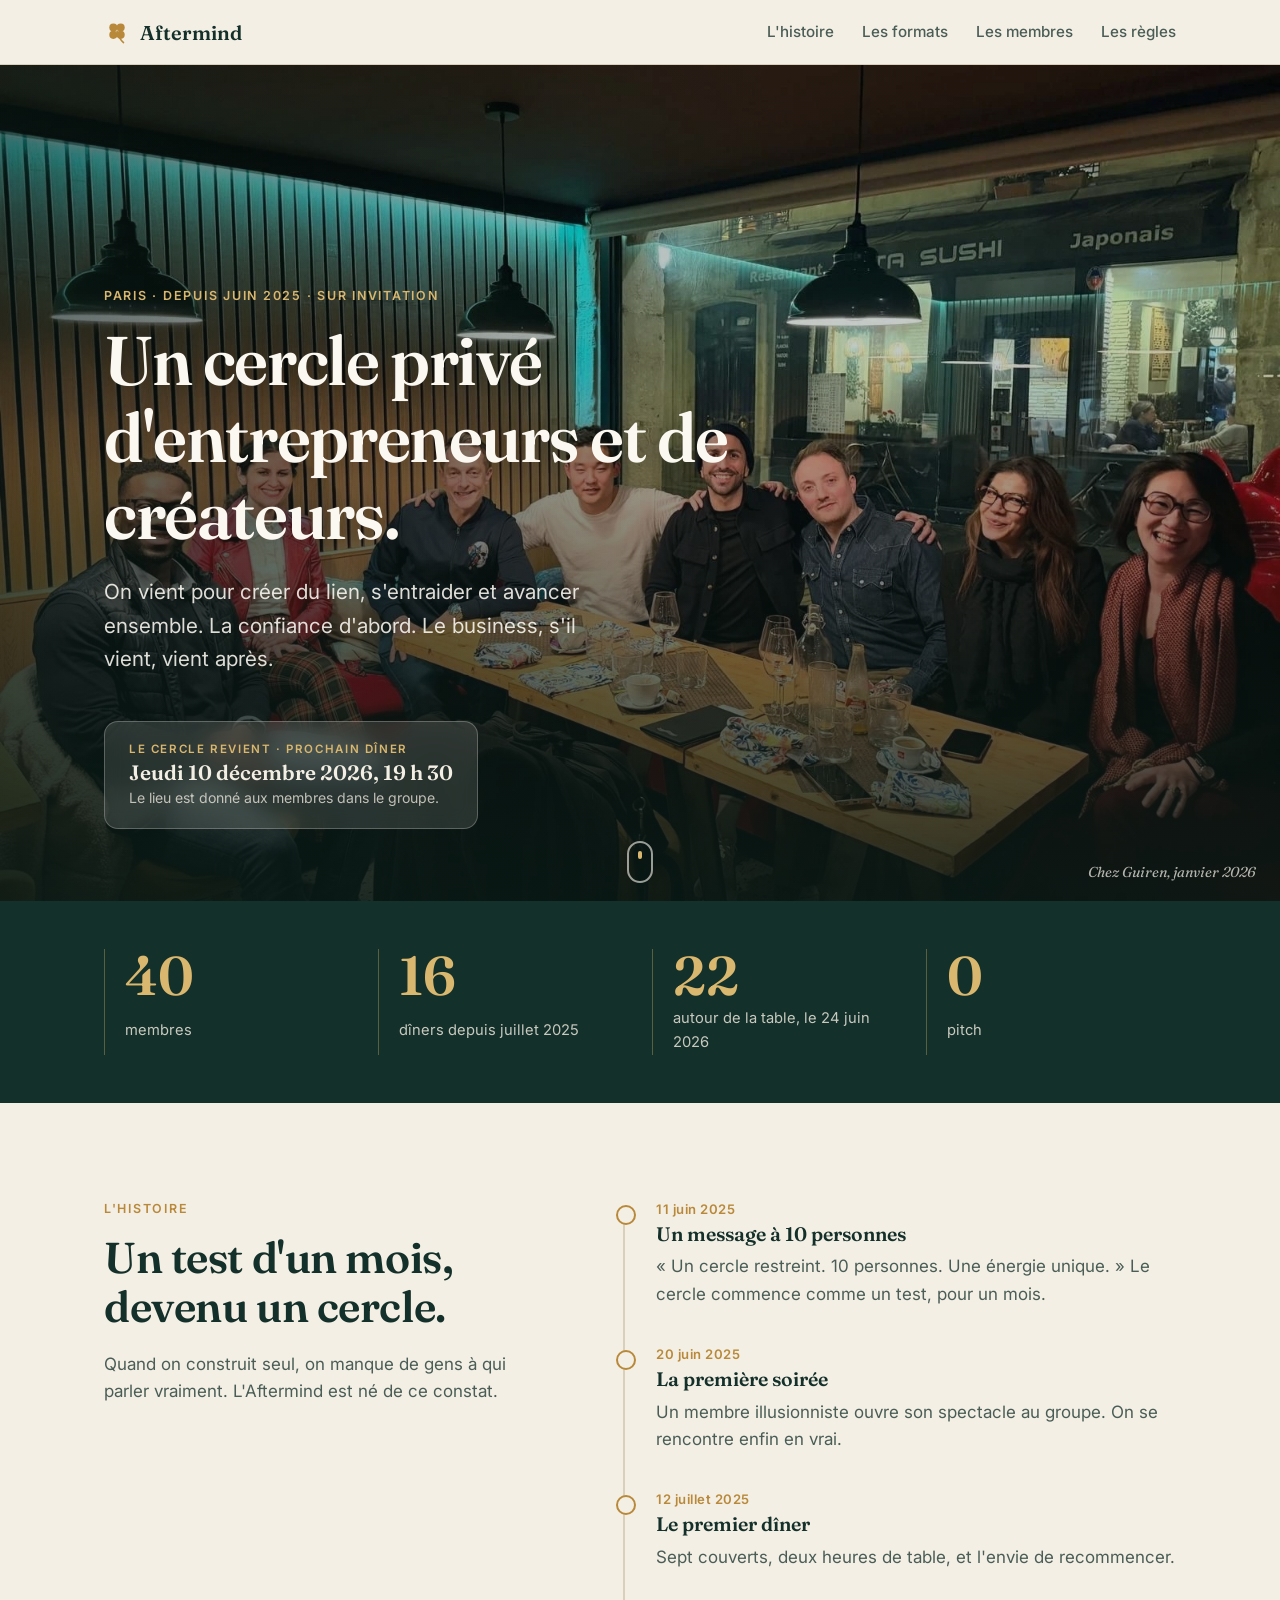
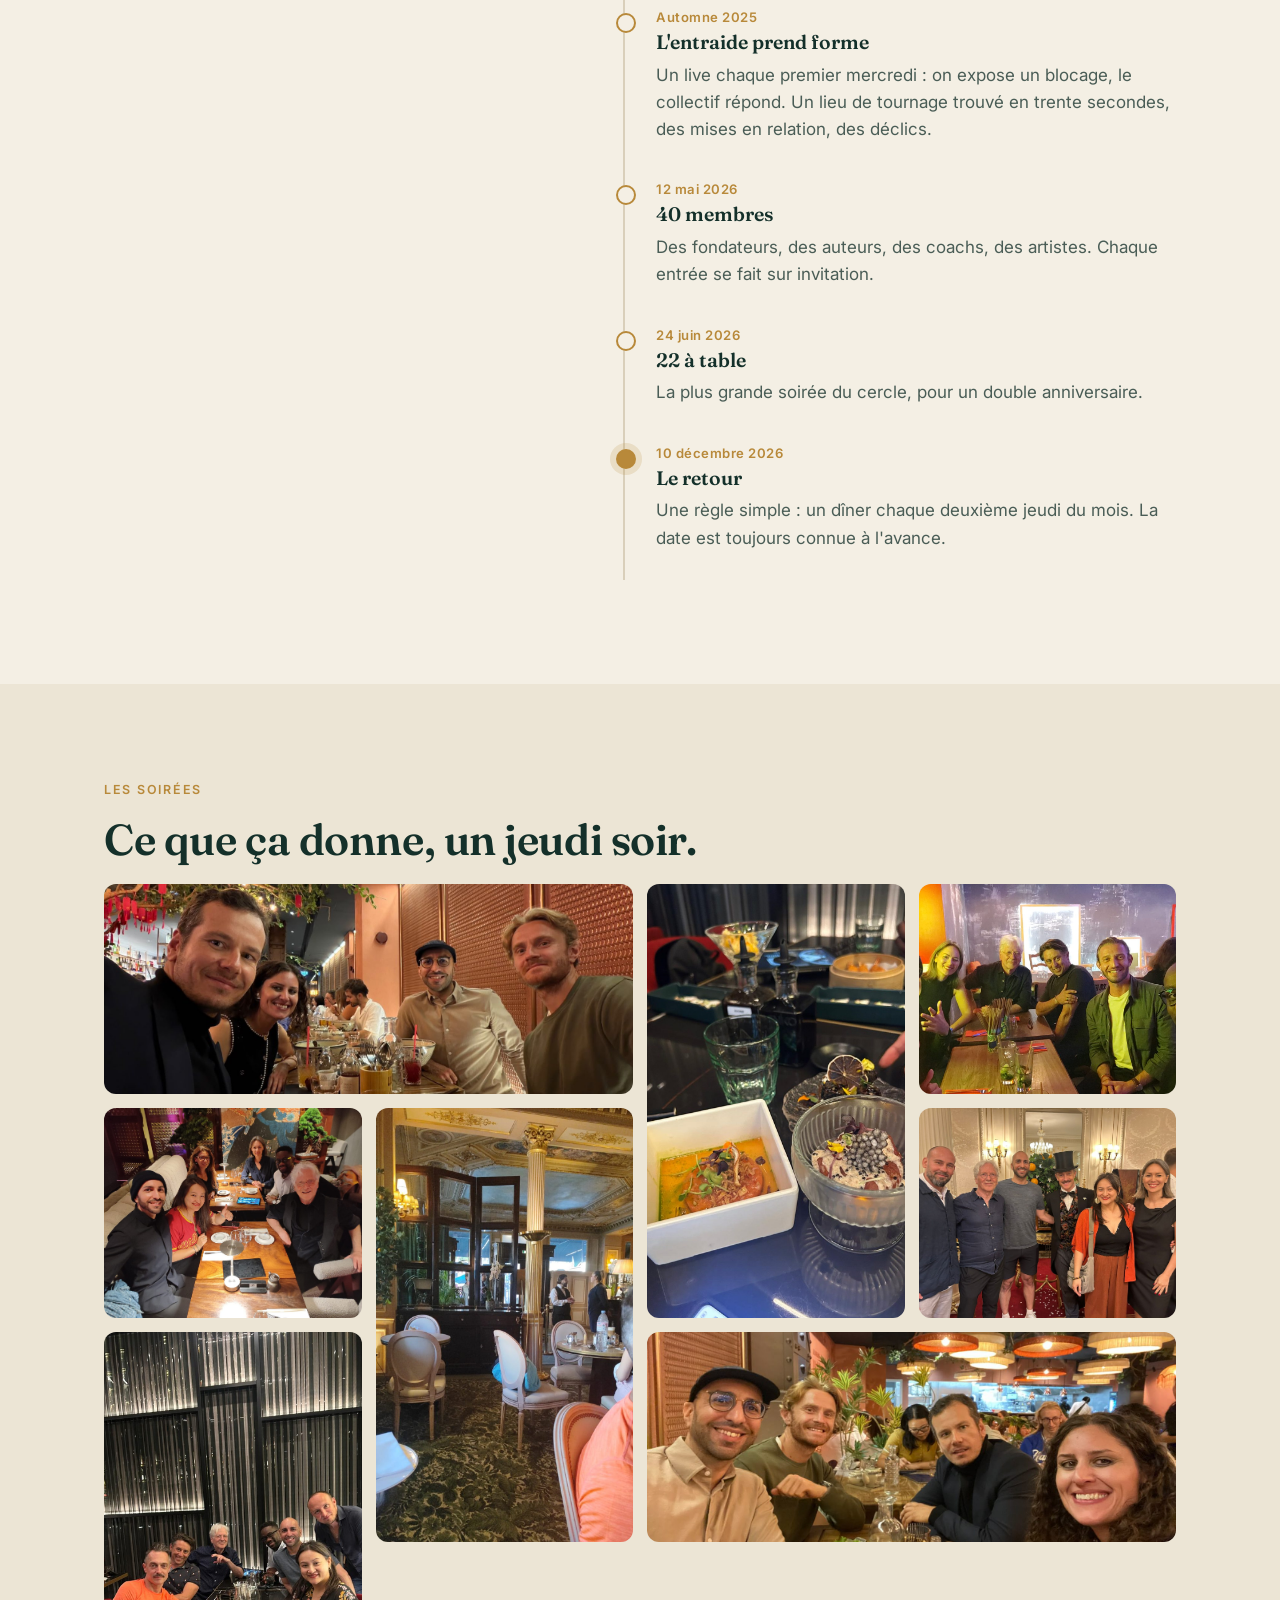
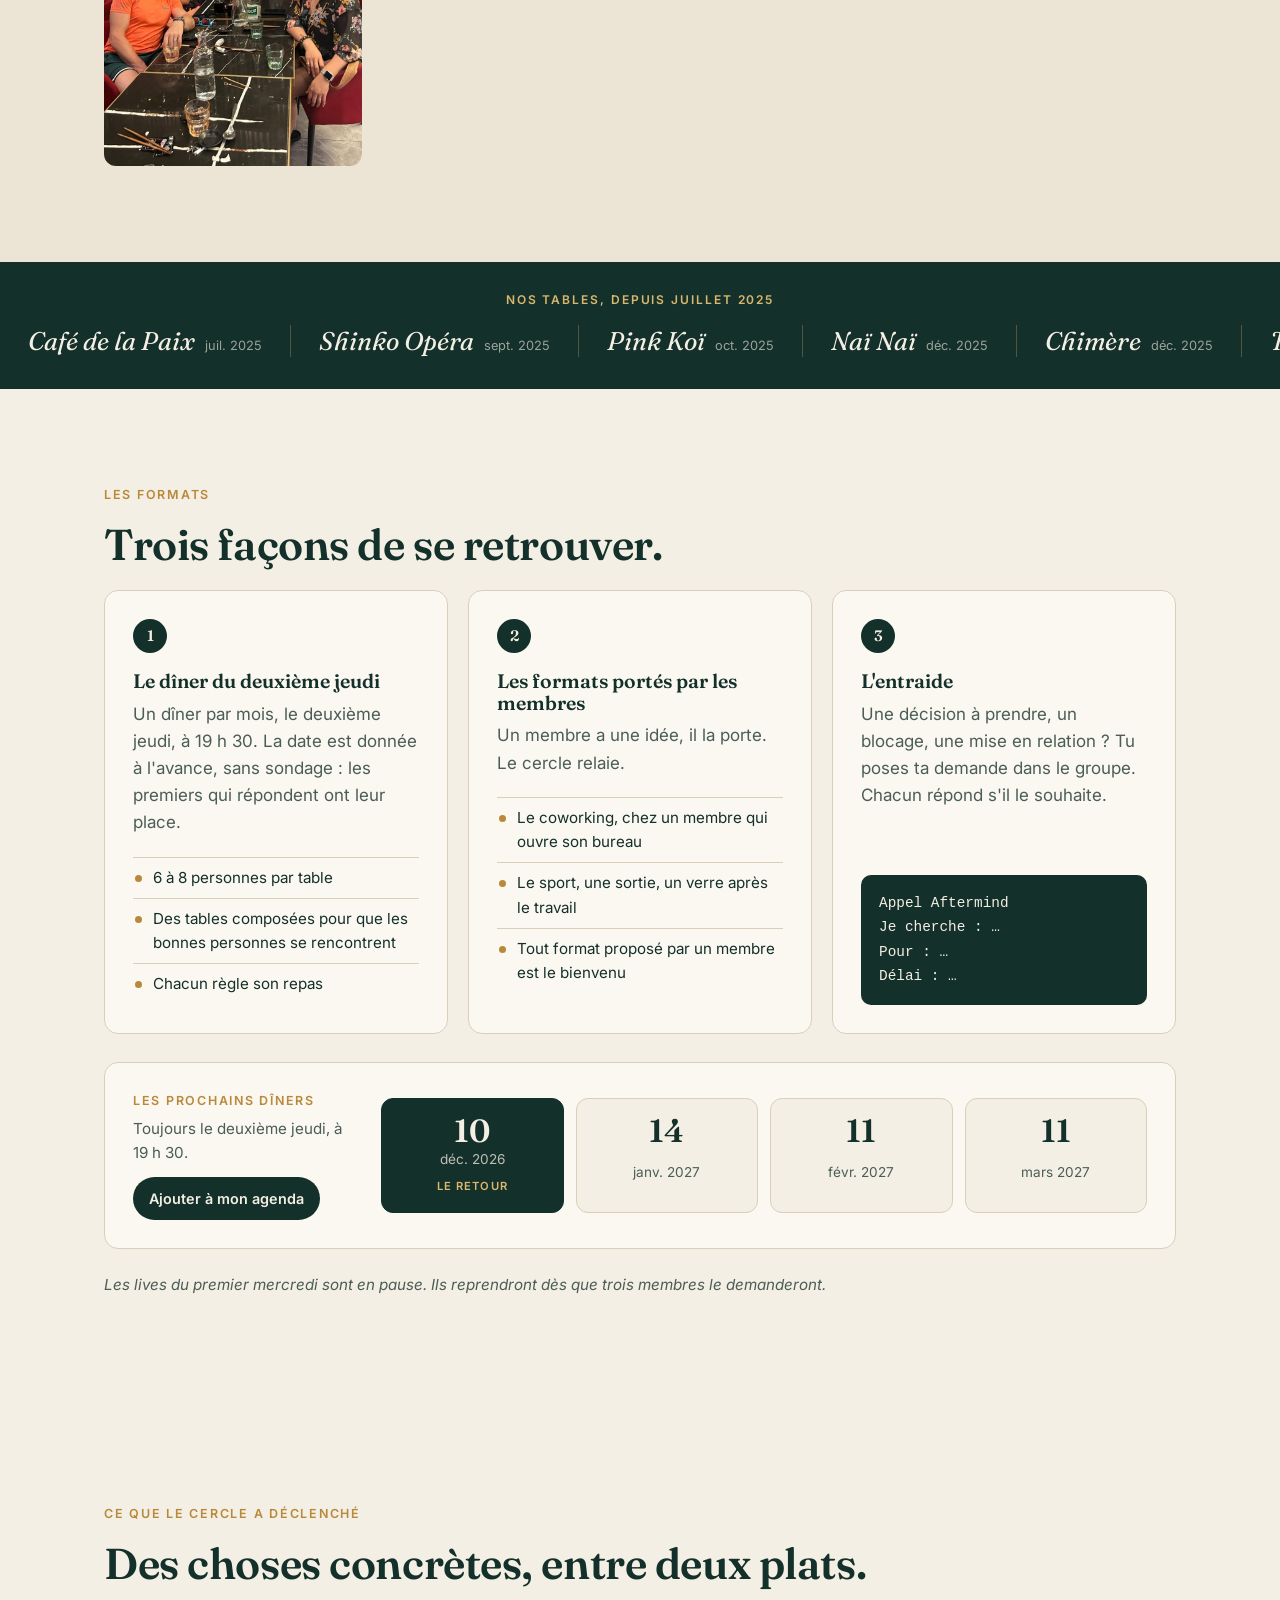
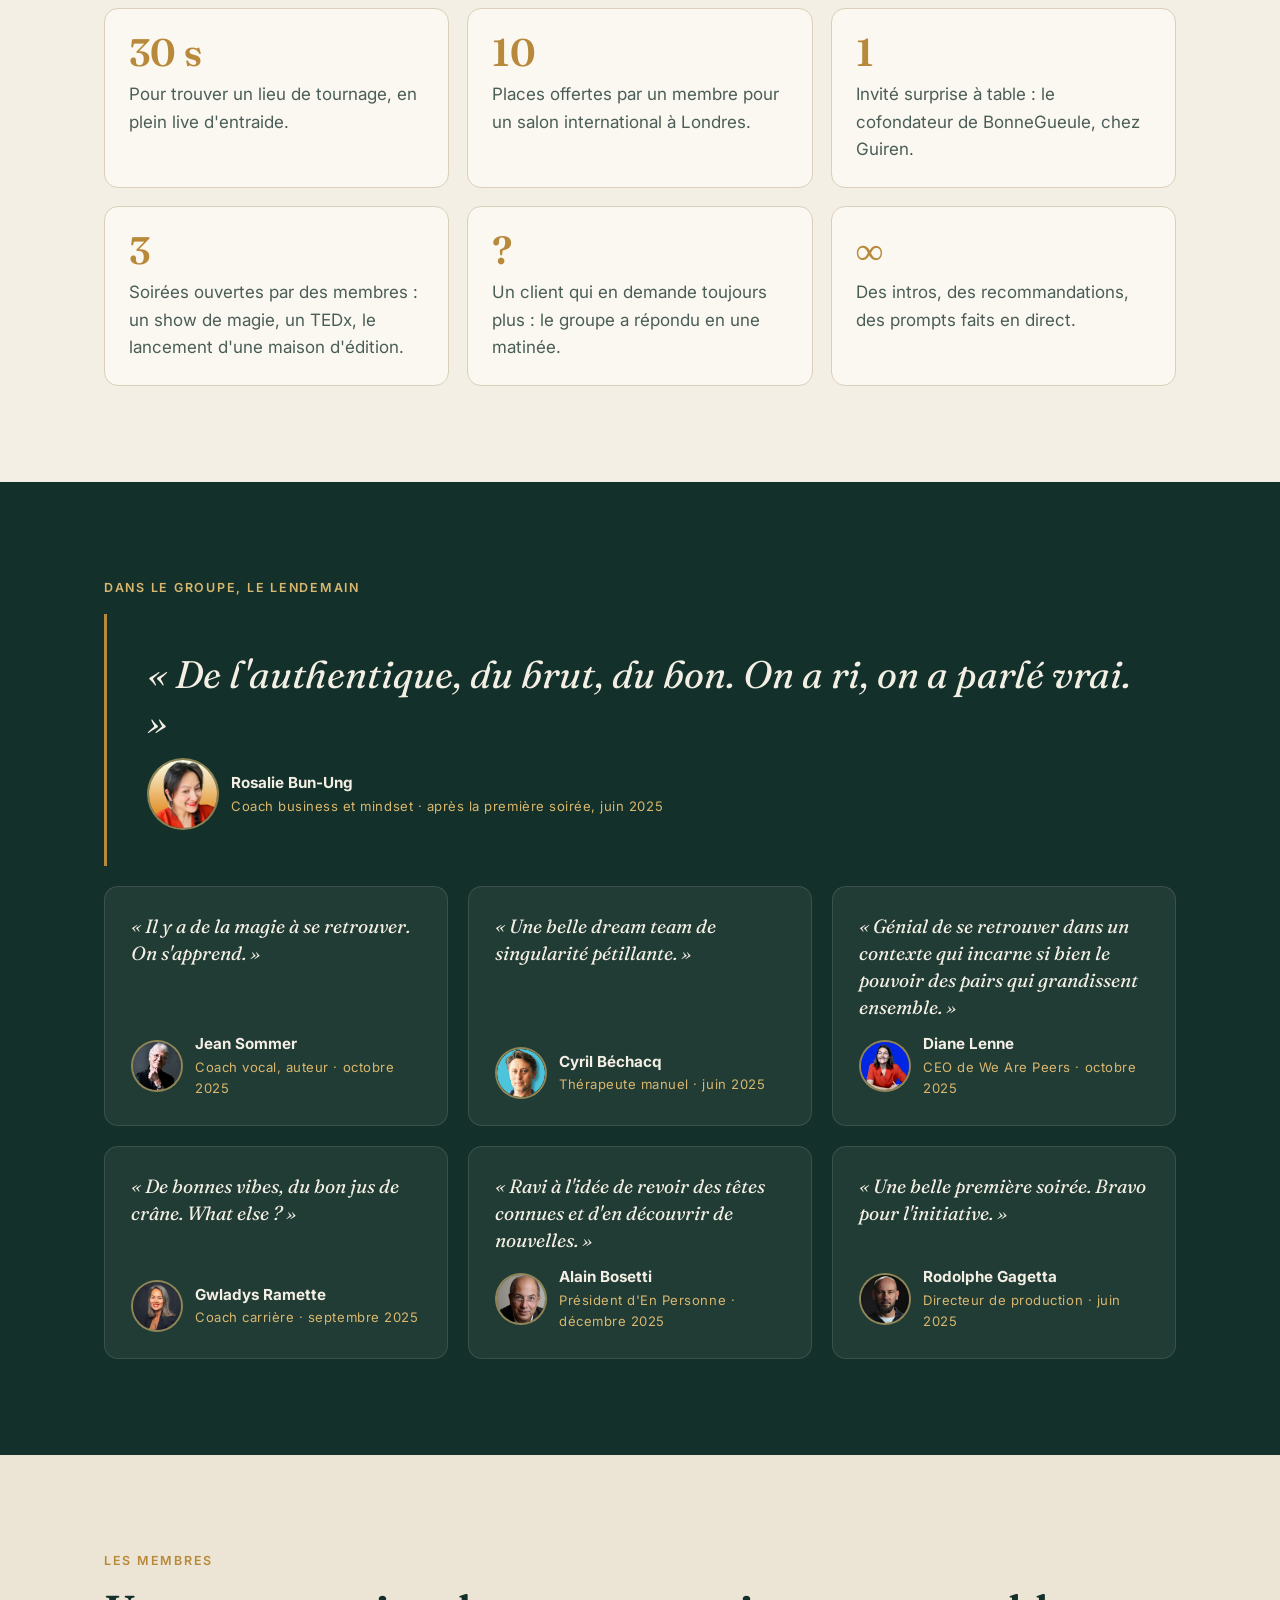
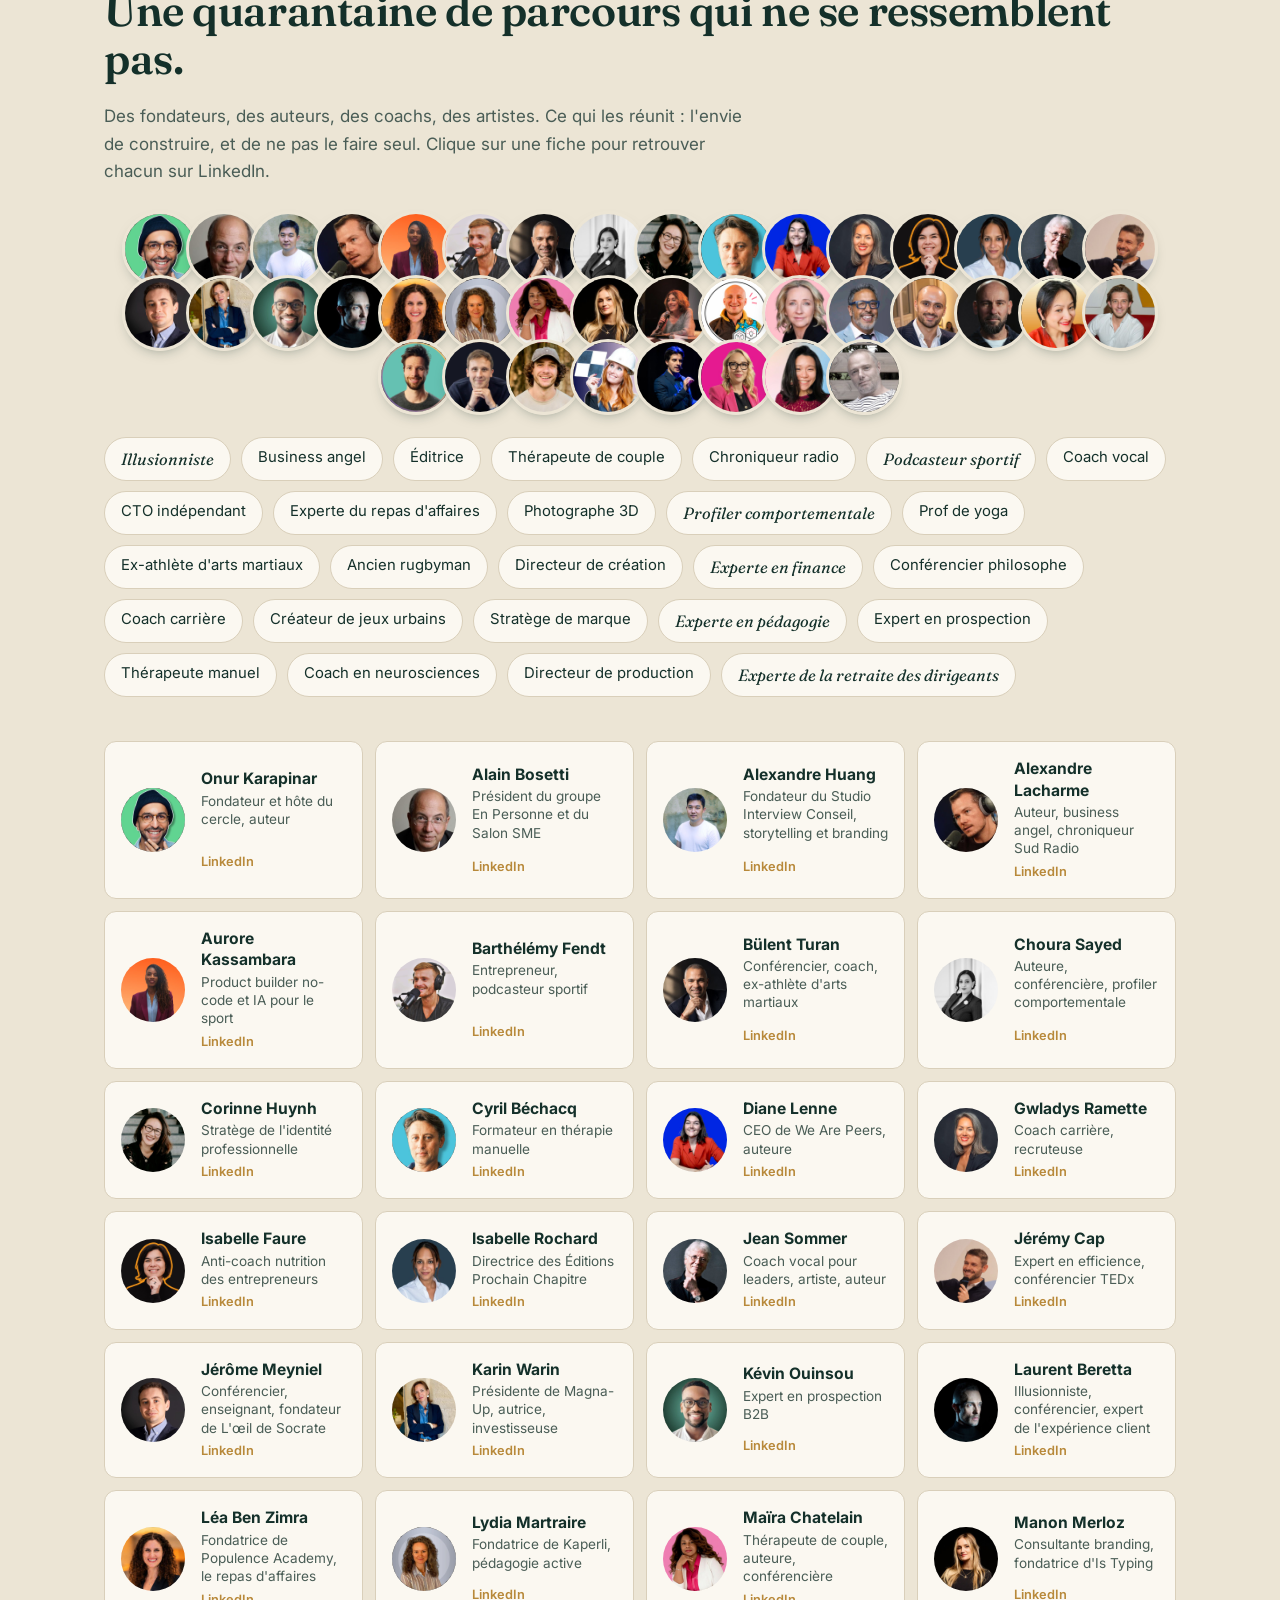
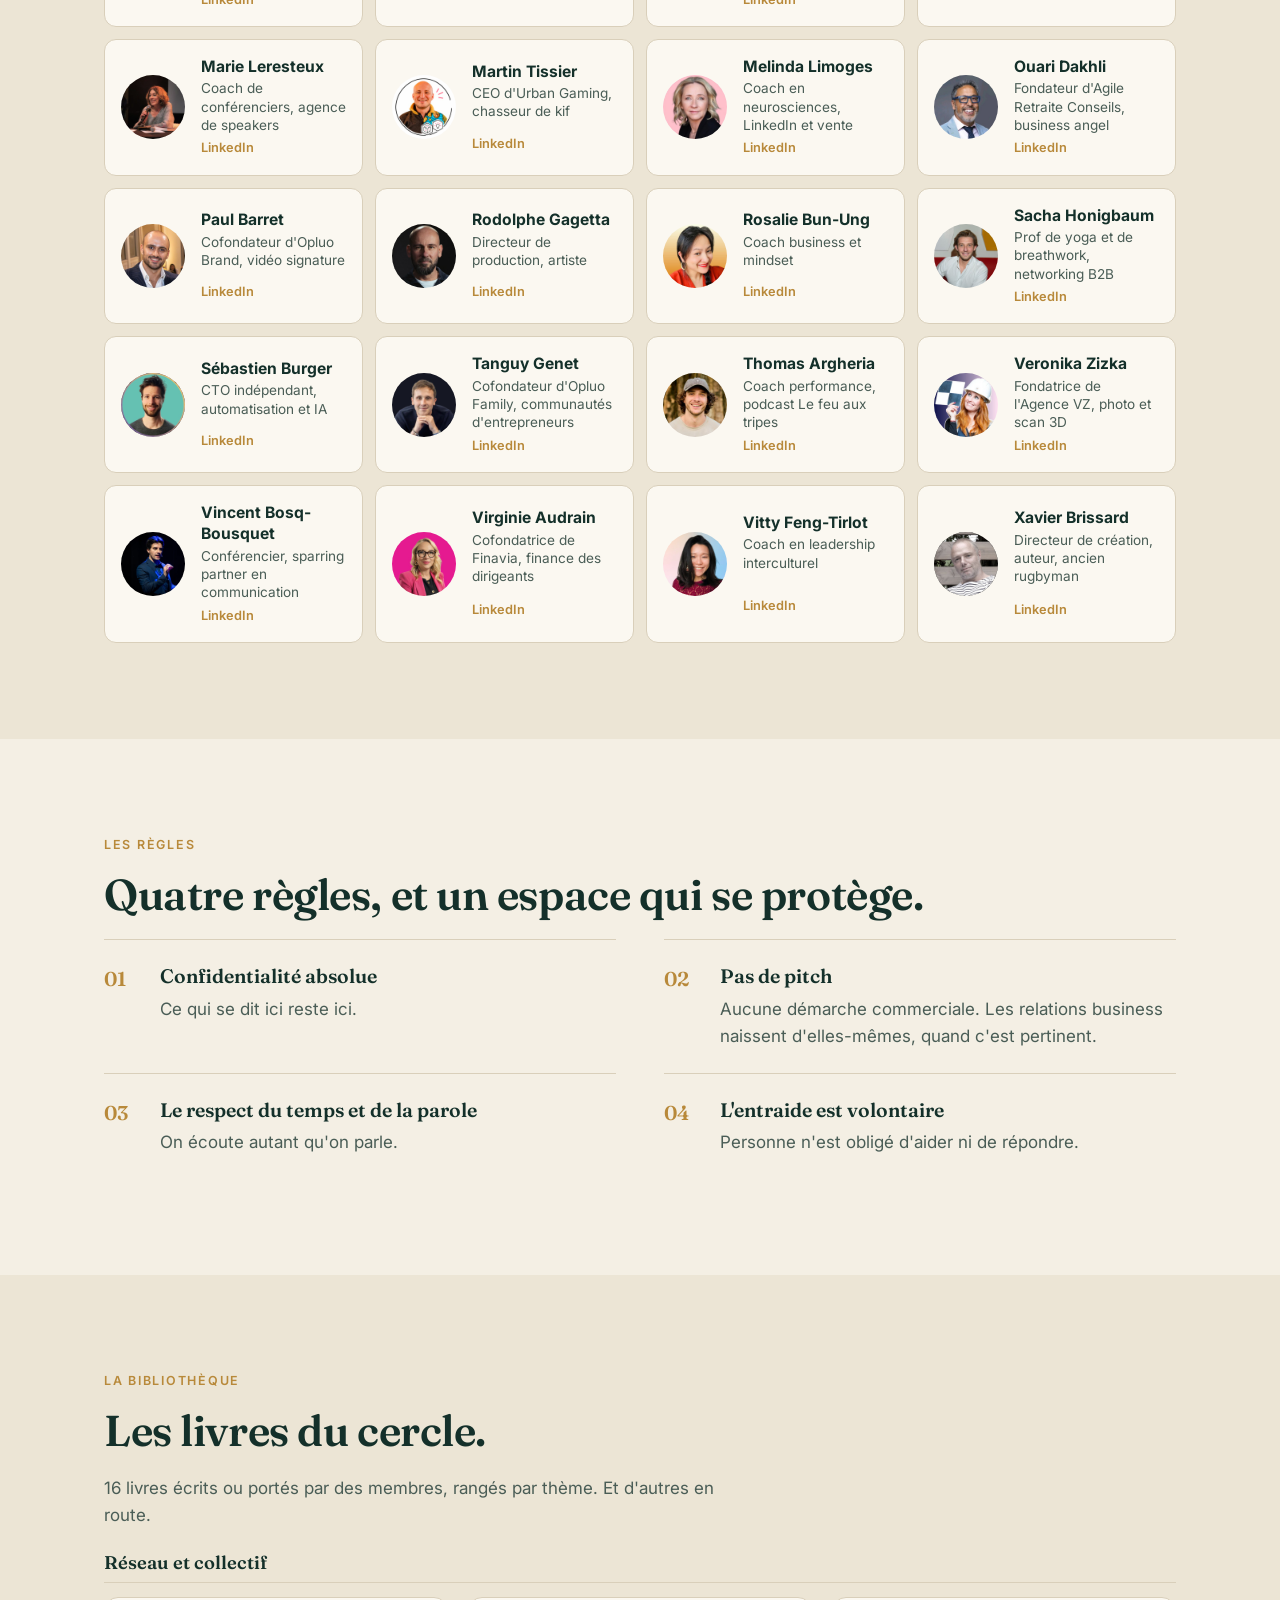
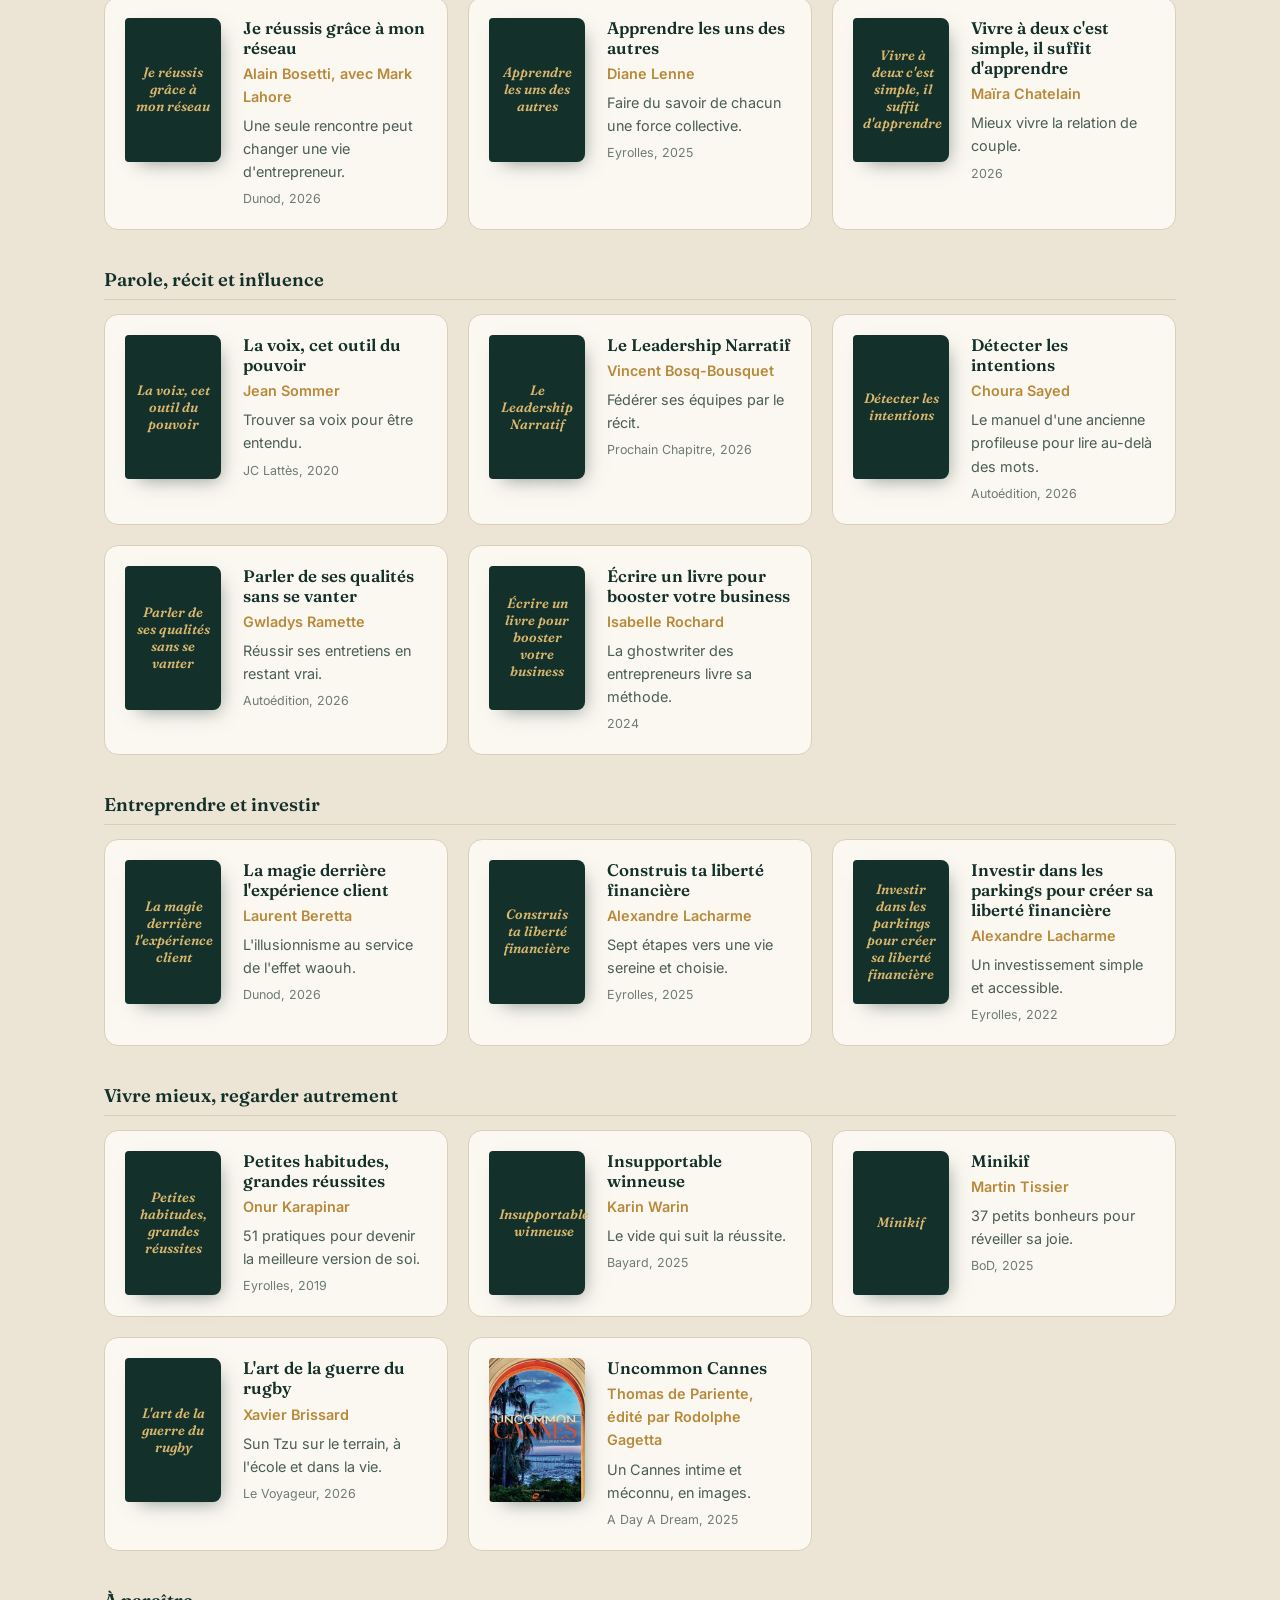
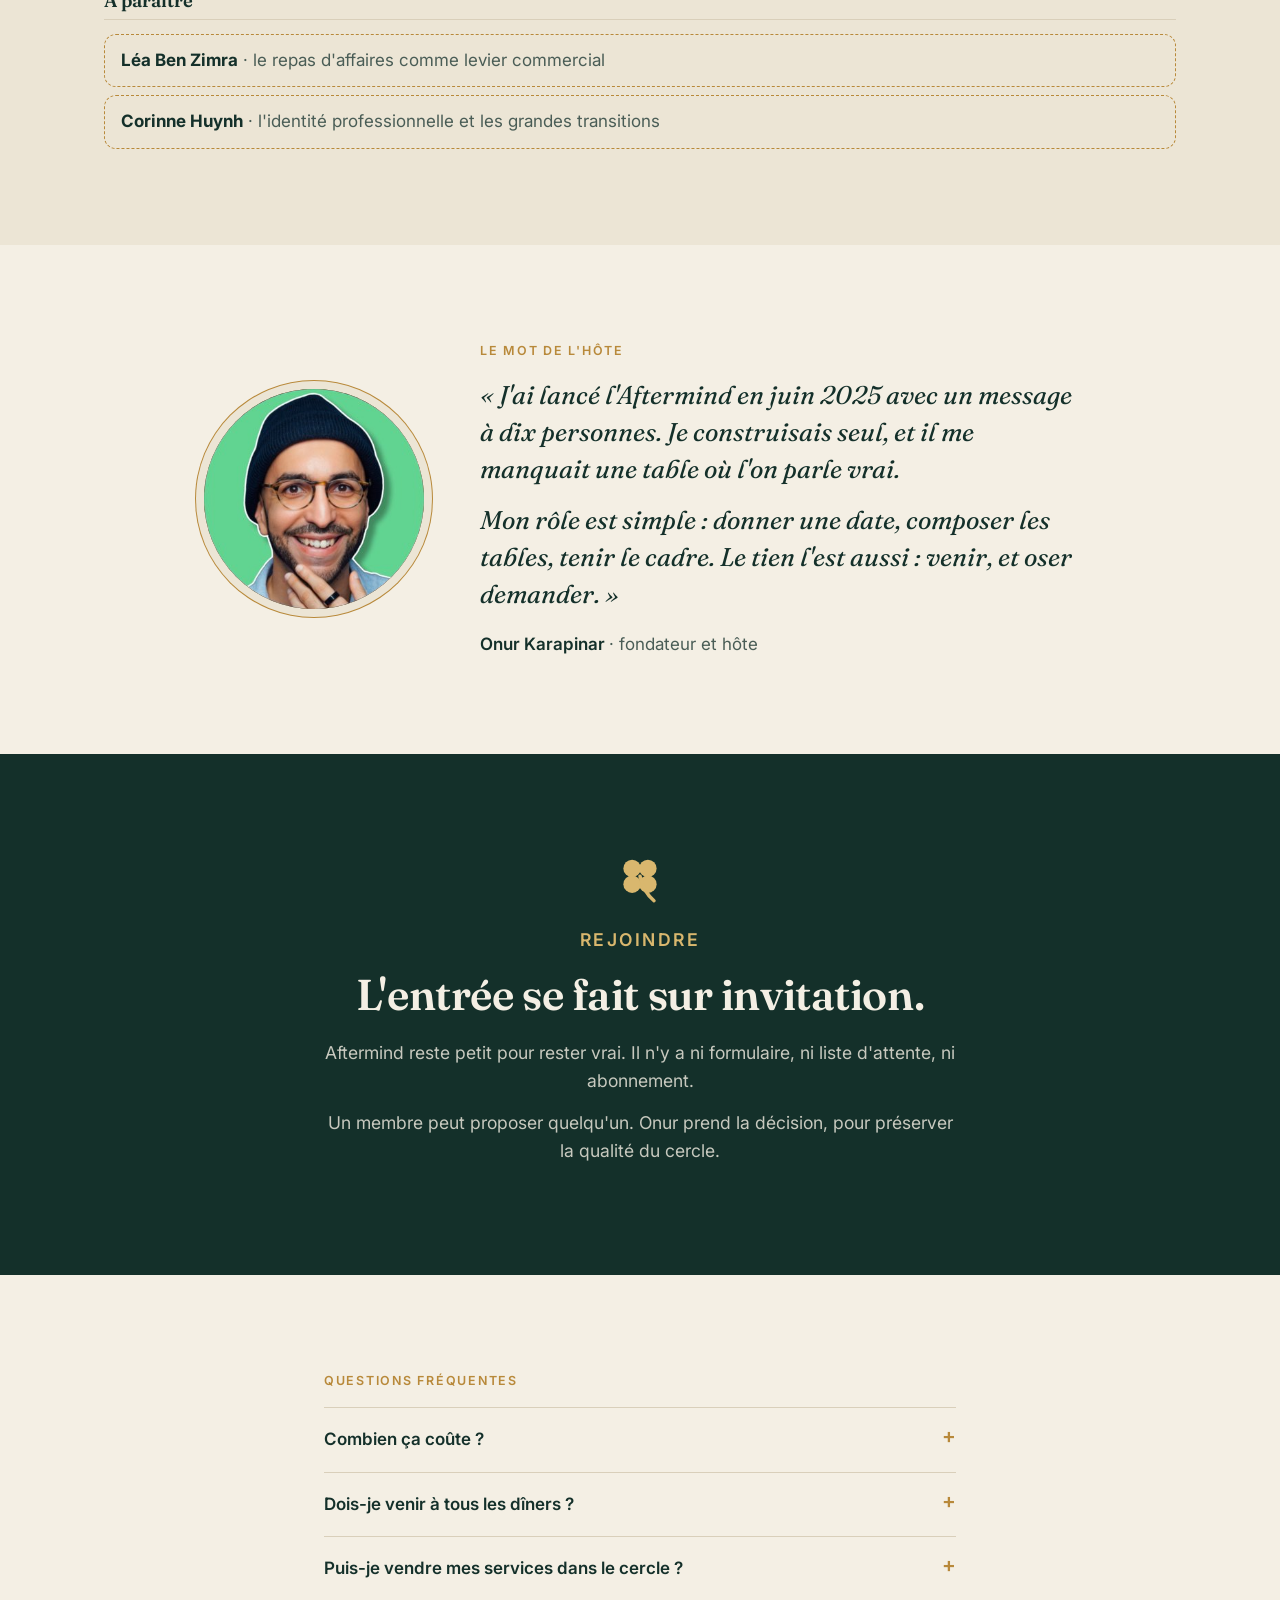
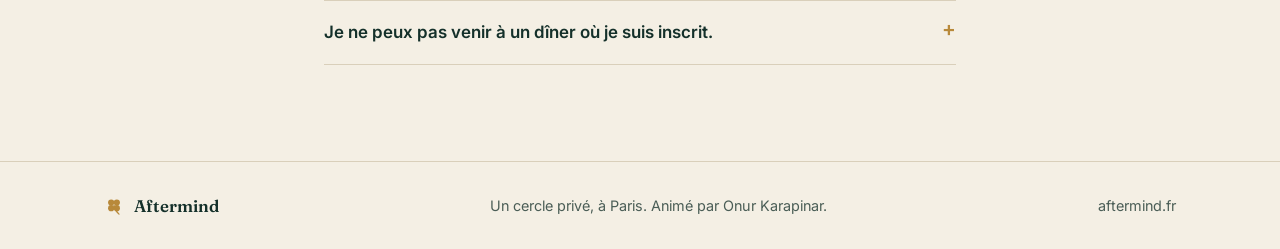
==== commit 381c200f: "Ligne des lieux et mot de l'hôte Co-Authored-By: Claude Opus 5.5 <noreply@anthropic.com>" ====
--- a/index.html
+++ b/index.html
@@ -136,6 +136,15 @@
       </div>
     </section>
 
+    <!-- Lieux -->
+    <section class="places" aria-label="Les tables du cercle">
+      <p class="places-title">Nos tables, depuis juillet 2025</p>
+      <div class="marquee">
+        <ul class="marquee-track"><li><strong>Café de la Paix</strong><span>juil. 2025</span></li><li><strong>Shinko Opéra</strong><span>sept. 2025</span></li><li><strong>Pink Koï</strong><span>oct. 2025</span></li><li><strong>Naï Naï</strong><span>déc. 2025</span></li><li><strong>Chimère</strong><span>déc. 2025</span></li><li><strong>Tiger Milk</strong><span>janv. 2026</span></li><li><strong>Guiren</strong><span>janv. 2026</span></li><li><strong>Le 404</strong><span>févr. 2026</span></li><li><strong>Papa Poule</strong><span>févr. 2026</span></li><li><strong>Nigiri Bar</strong><span>mai 2026</span></li><li><strong>Shinko Opéra</strong><span>juin 2026</span></li></ul>
+        <ul class="marquee-track" aria-hidden="true"><li><strong>Café de la Paix</strong><span>juil. 2025</span></li><li><strong>Shinko Opéra</strong><span>sept. 2025</span></li><li><strong>Pink Koï</strong><span>oct. 2025</span></li><li><strong>Naï Naï</strong><span>déc. 2025</span></li><li><strong>Chimère</strong><span>déc. 2025</span></li><li><strong>Tiger Milk</strong><span>janv. 2026</span></li><li><strong>Guiren</strong><span>janv. 2026</span></li><li><strong>Le 404</strong><span>févr. 2026</span></li><li><strong>Papa Poule</strong><span>févr. 2026</span></li><li><strong>Nigiri Bar</strong><span>mai 2026</span></li><li><strong>Shinko Opéra</strong><span>juin 2026</span></li></ul>
+      </div>
+    </section>
+
     <!-- Formats -->
     <section id="formats" class="block">
       <div class="wrap">
@@ -354,6 +363,21 @@
           <li><strong>Léa Ben Zimra</strong> · le repas d'affaires comme levier commercial</li>
           <li><strong>Corinne Huynh</strong> · l'identité professionnelle et les grandes transitions</li>
         </ul>
+      </div>
+    </section>
+
+    <!-- Hôte -->
+    <section class="block host" aria-label="Le mot de l'hôte">
+      <div class="wrap host-inner">
+        <img class="host-photo reveal" src="img/linkedin/onur-karapinar.jpg" alt="Onur Karapinar">
+        <div class="reveal">
+          <p class="kicker">Le mot de l'hôte</p>
+          <blockquote class="host-quote">
+            <p>« J'ai lancé l'Aftermind en juin 2025 avec un message à dix personnes. Je construisais seul, et il me manquait une table où l'on parle vrai.</p>
+            <p>Mon rôle est simple : donner une date, composer les tables, tenir le cadre. Le tien l'est aussi : venir, et oser demander. »</p>
+          </blockquote>
+          <p class="host-sign">Onur Karapinar <span>· fondateur et hôte</span></p>
+        </div>
       </div>
     </section>
 
--- a/style.css
+++ b/style.css
@@ -390,3 +390,24 @@
   .hero-scroll { display: none; }
 }
 @media (prefers-reduced-motion: reduce) { .hero-bg, .hero-scroll span { animation: none; transform: none; } }
+
+/* Ligne des lieux */
+.places { background: var(--ink); color: var(--bg); padding: 28px 0 32px; overflow: hidden; }
+.places-title { text-align: center; margin: 0 0 16px; font-size: 0.75rem; letter-spacing: .16em; text-transform: uppercase; color: var(--gold-light); font-weight: 600; }
+.marquee { display: flex; width: max-content; animation: marquee 48s linear infinite; }
+.marquee:hover { animation-play-state: paused; }
+.marquee-track { display: flex; list-style: none; margin: 0; padding: 0; }
+.marquee-track li { display: flex; align-items: baseline; gap: 10px; padding: 0 28px; white-space: nowrap; border-right: 1px solid rgba(217, 183, 110, .3); }
+.marquee-track strong { font: italic 400 1.6rem "Fraunces", serif; }
+.marquee-track span { font-size: 0.8rem; opacity: .6; }
+@keyframes marquee { to { transform: translateX(-50%); } }
+@media (prefers-reduced-motion: reduce) { .marquee { animation: none; flex-wrap: wrap; width: auto; } .marquee-track[aria-hidden] { display: none; } }
+
+/* Mot de l'hôte */
+.host-inner { display: grid; grid-template-columns: 220px 1fr; gap: 56px; align-items: center; max-width: 920px; }
+.host-photo { width: 220px; height: 220px; border-radius: 50%; object-fit: cover; box-shadow: 0 0 0 8px var(--bg-alt), 0 0 0 9px var(--accent); }
+.host-quote { margin: 0; }
+.host-quote p { font: italic 400 clamp(1.25rem, 2.4vw, 1.6rem)/1.45 "Fraunces", serif; color: var(--ink); margin: 0 0 14px; }
+.host-sign { margin: 18px 0 0; font-weight: 600; }
+.host-sign span { font-weight: 400; color: var(--ink-soft); }
+@media (max-width: 760px) { .host-inner { grid-template-columns: 1fr; gap: 28px; text-align: center; } .host-photo { margin: 0 auto; width: 160px; height: 160px; } }
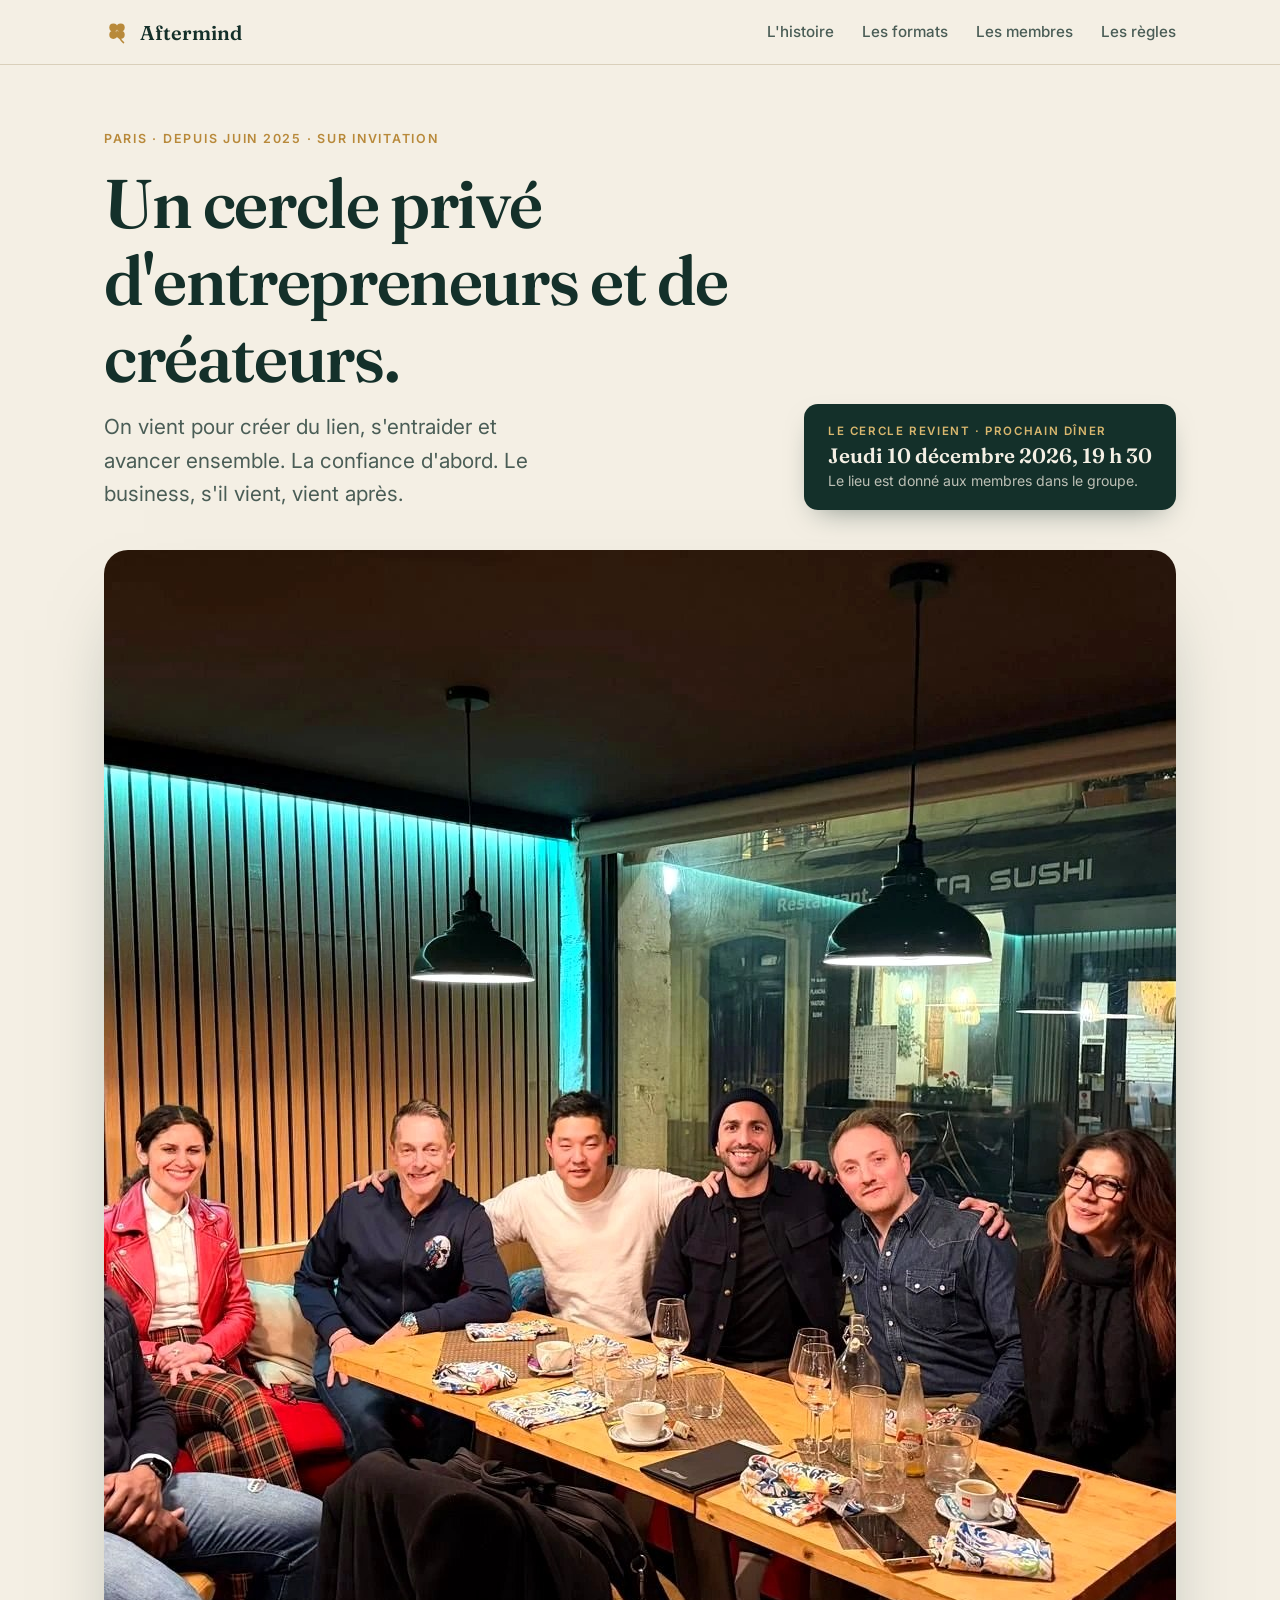
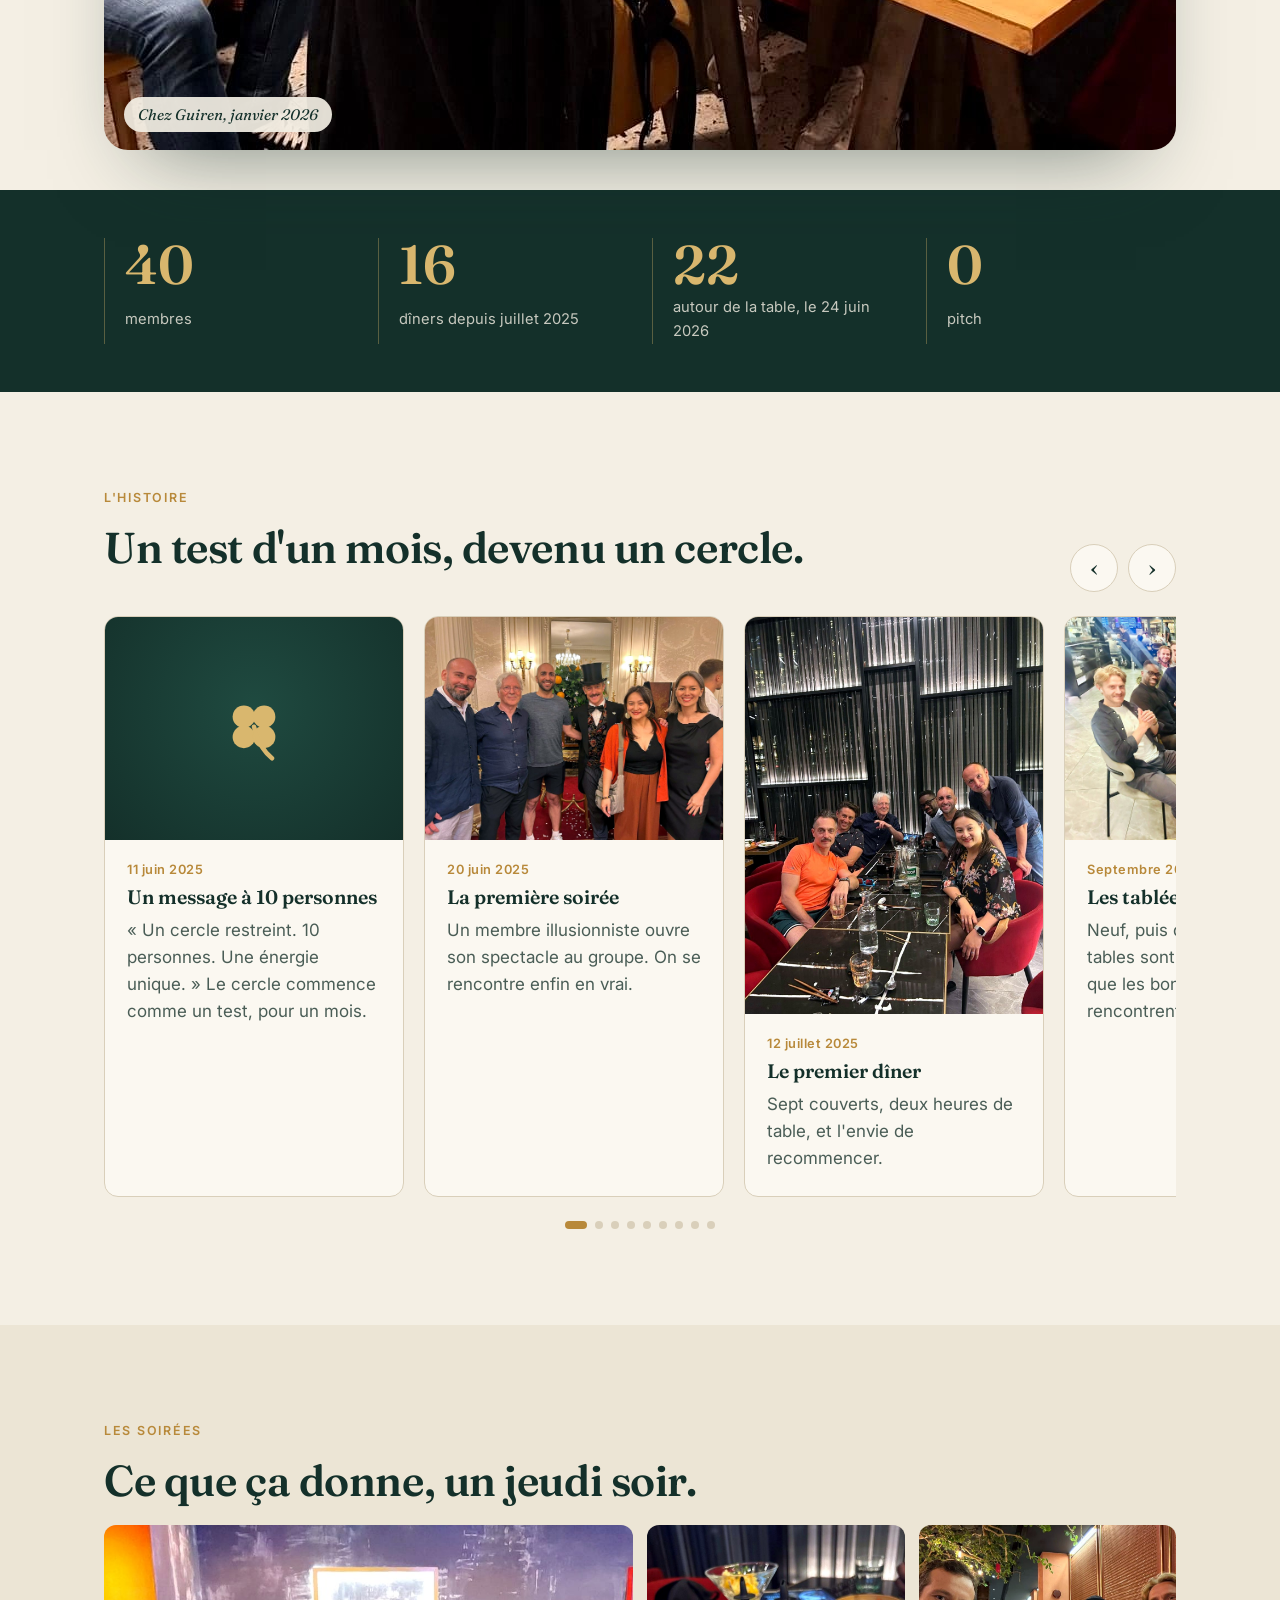
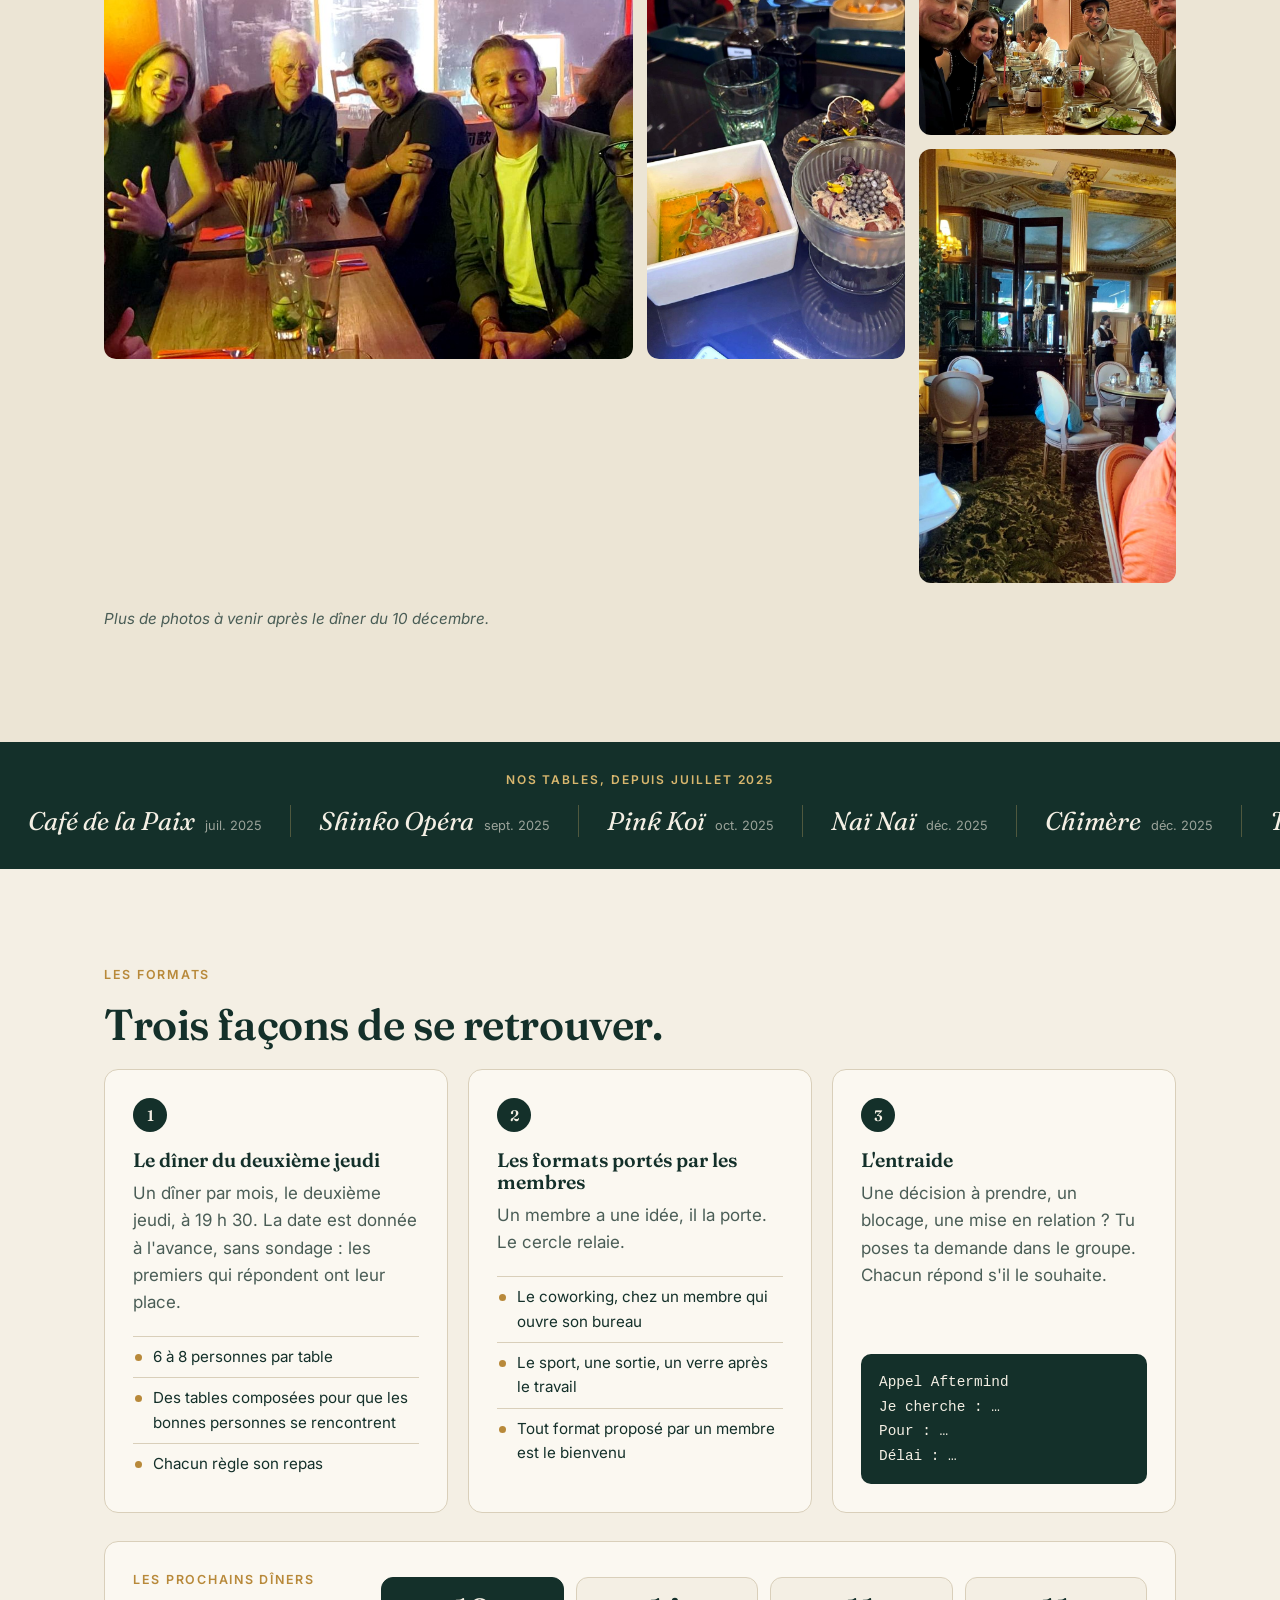
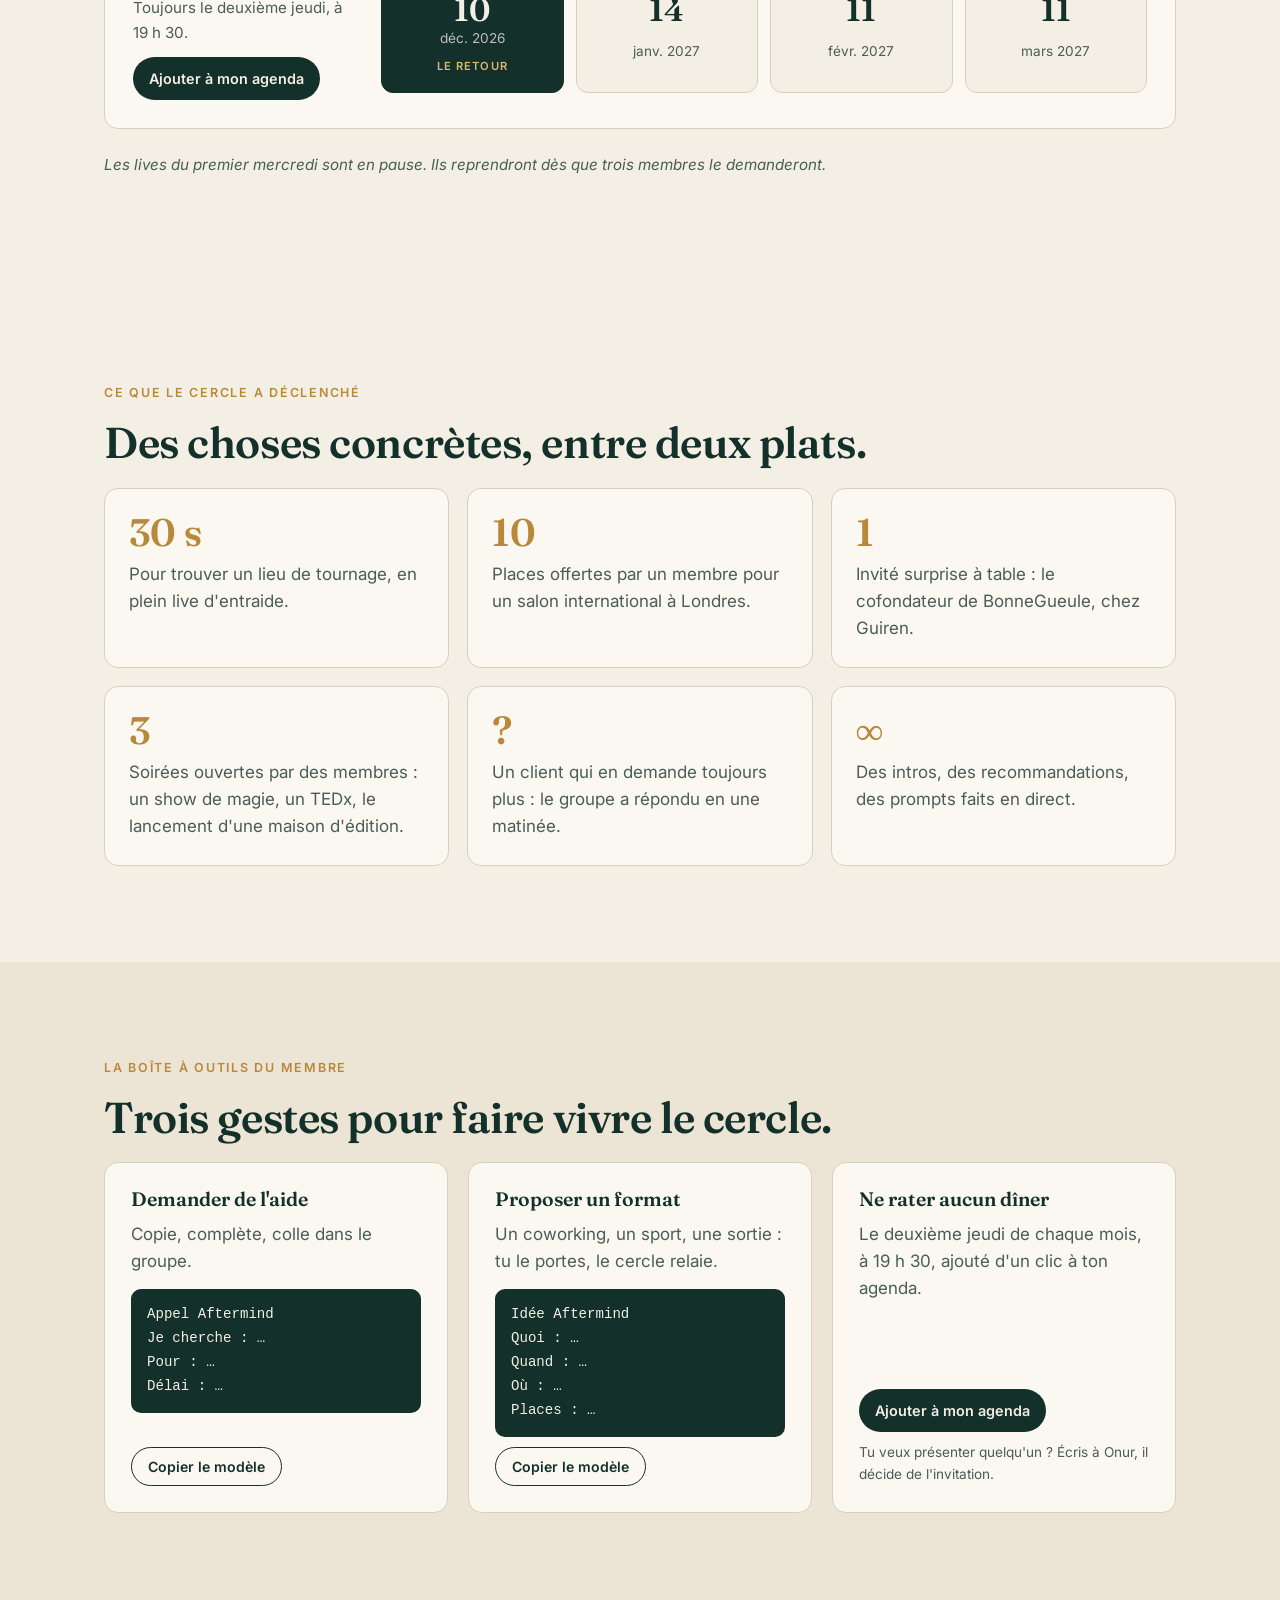
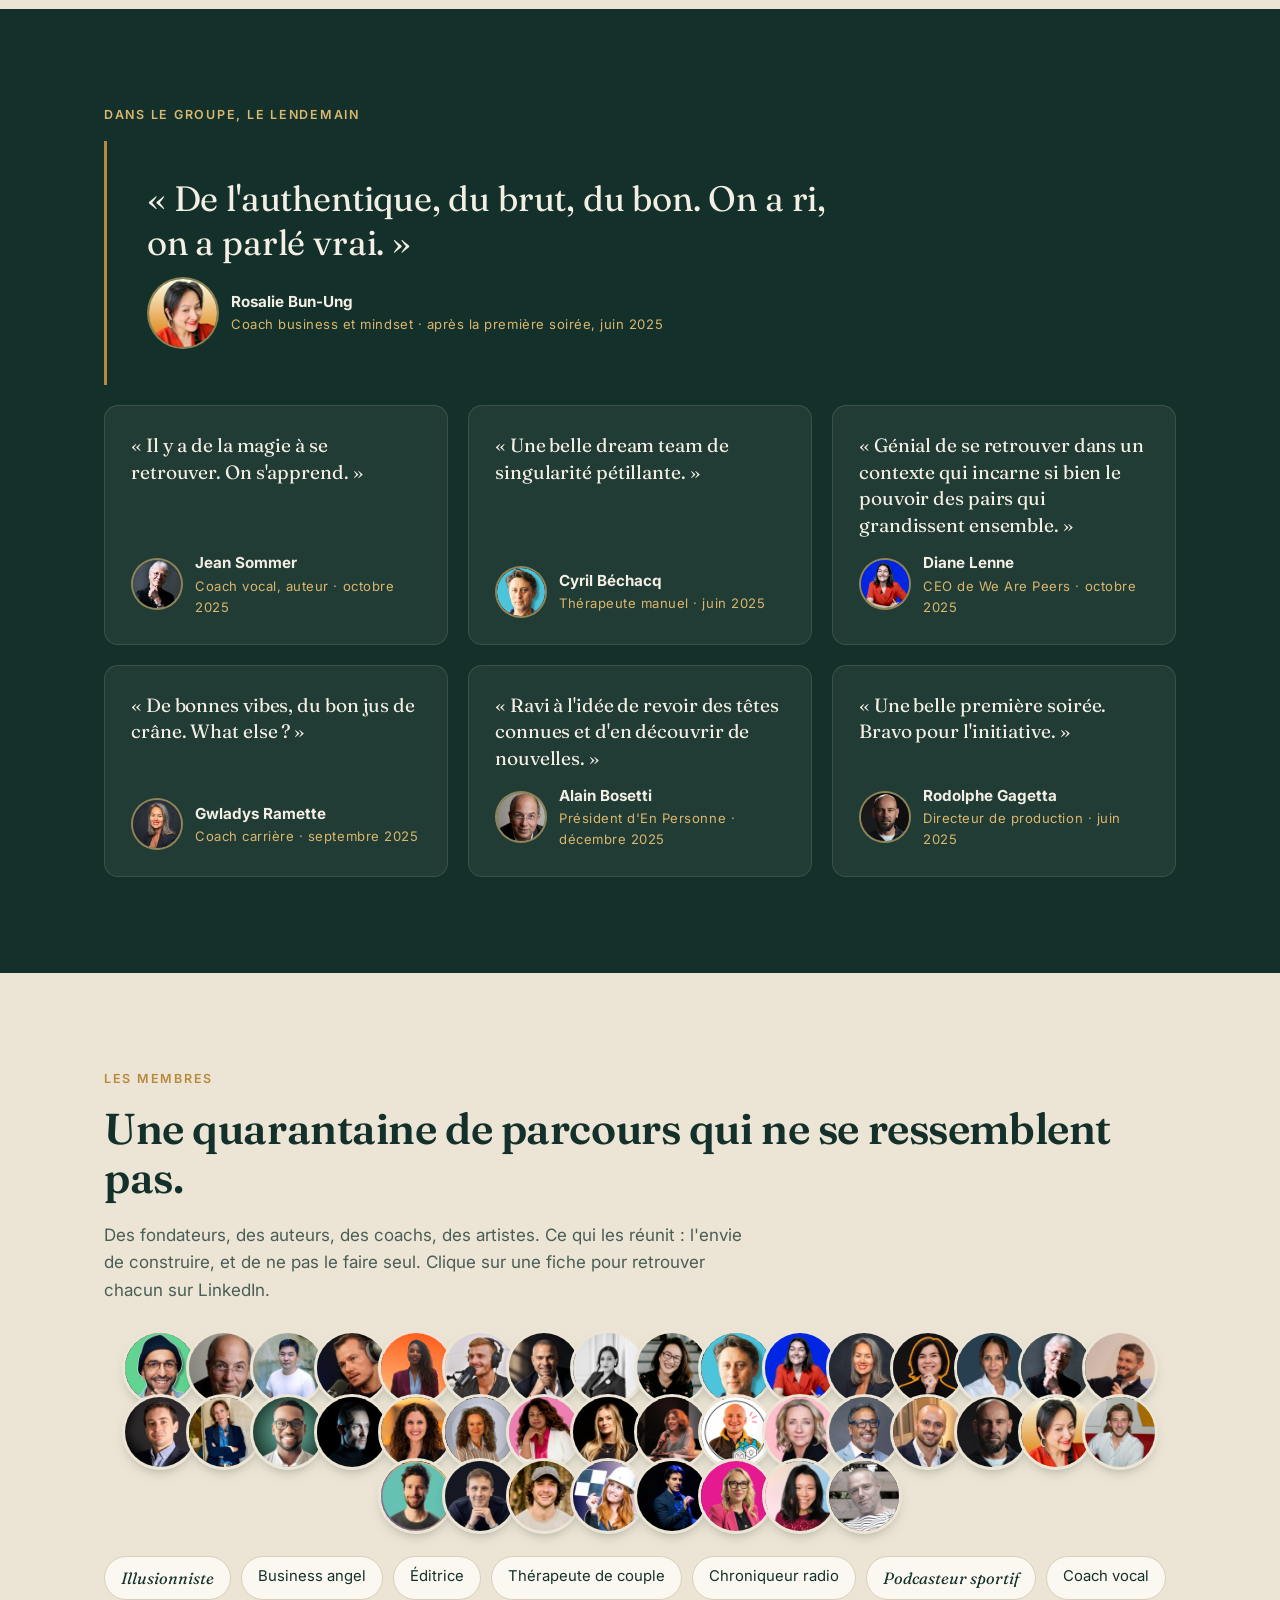
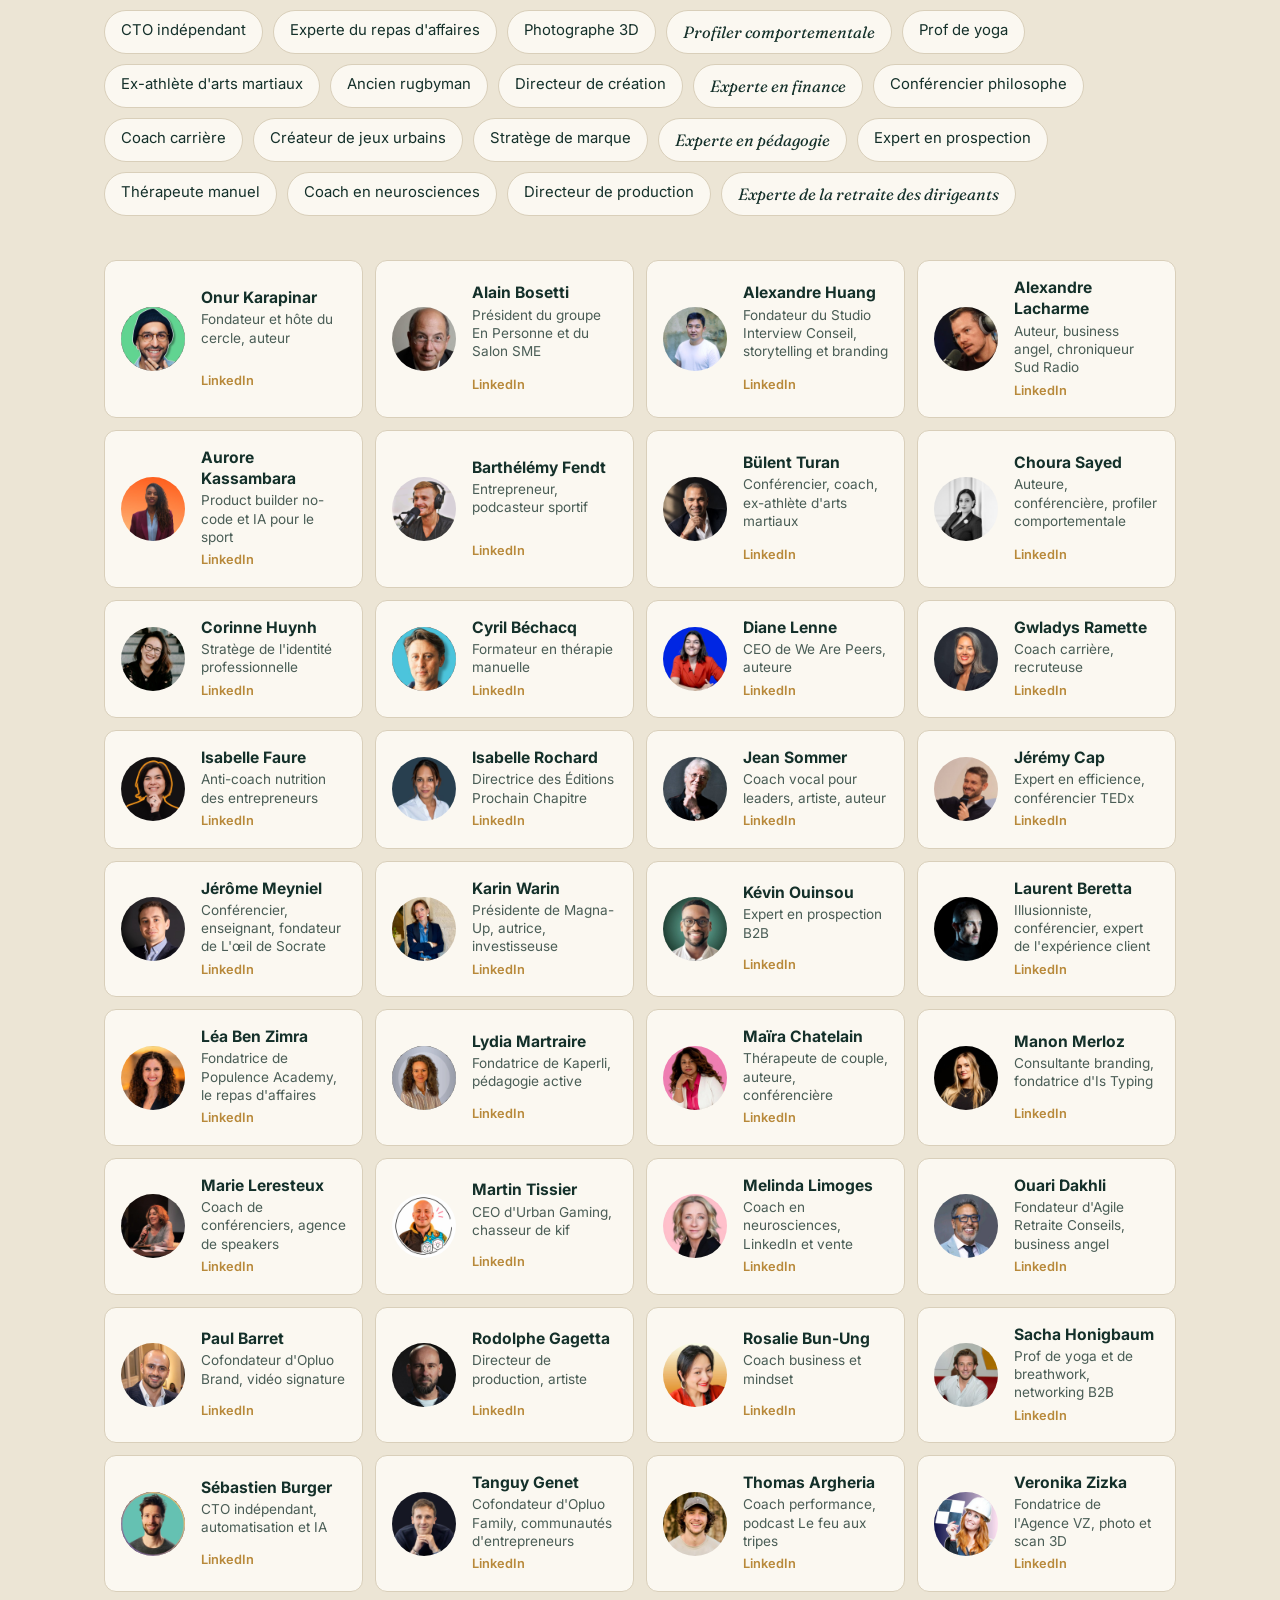
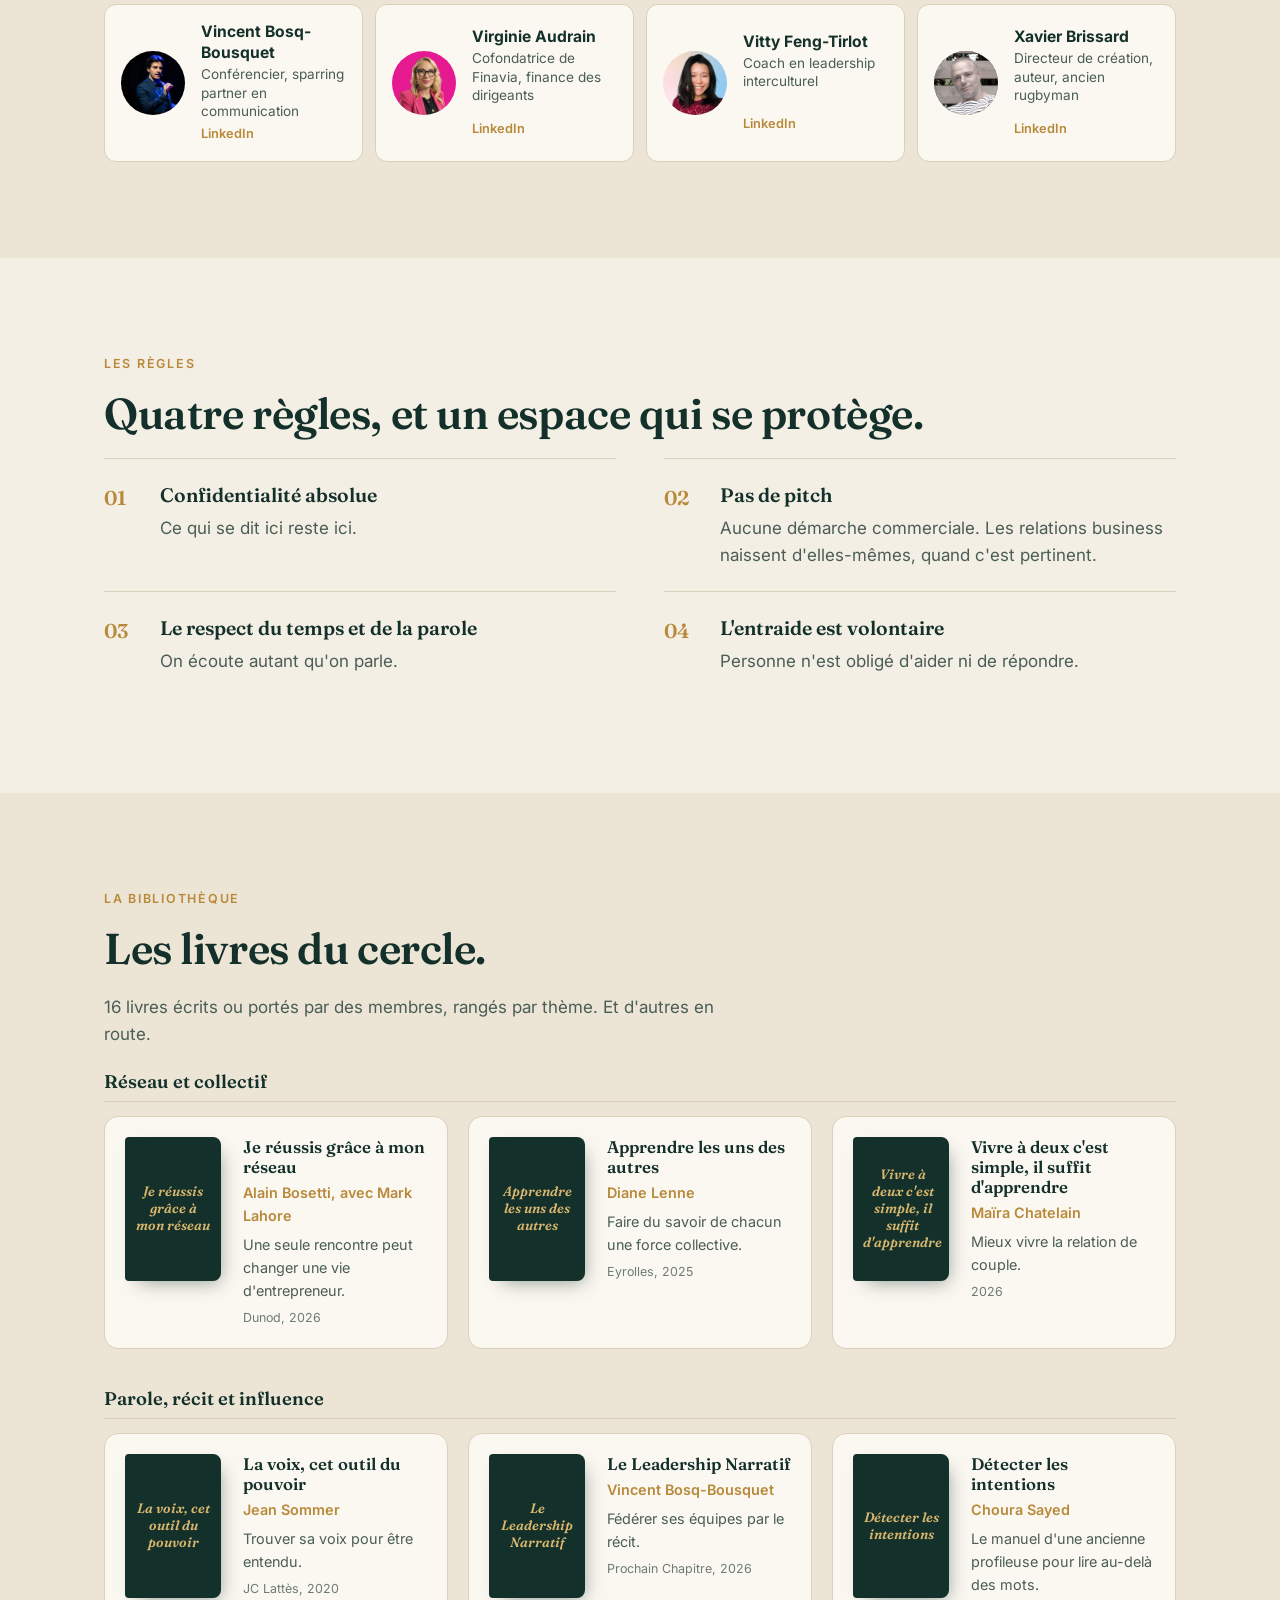
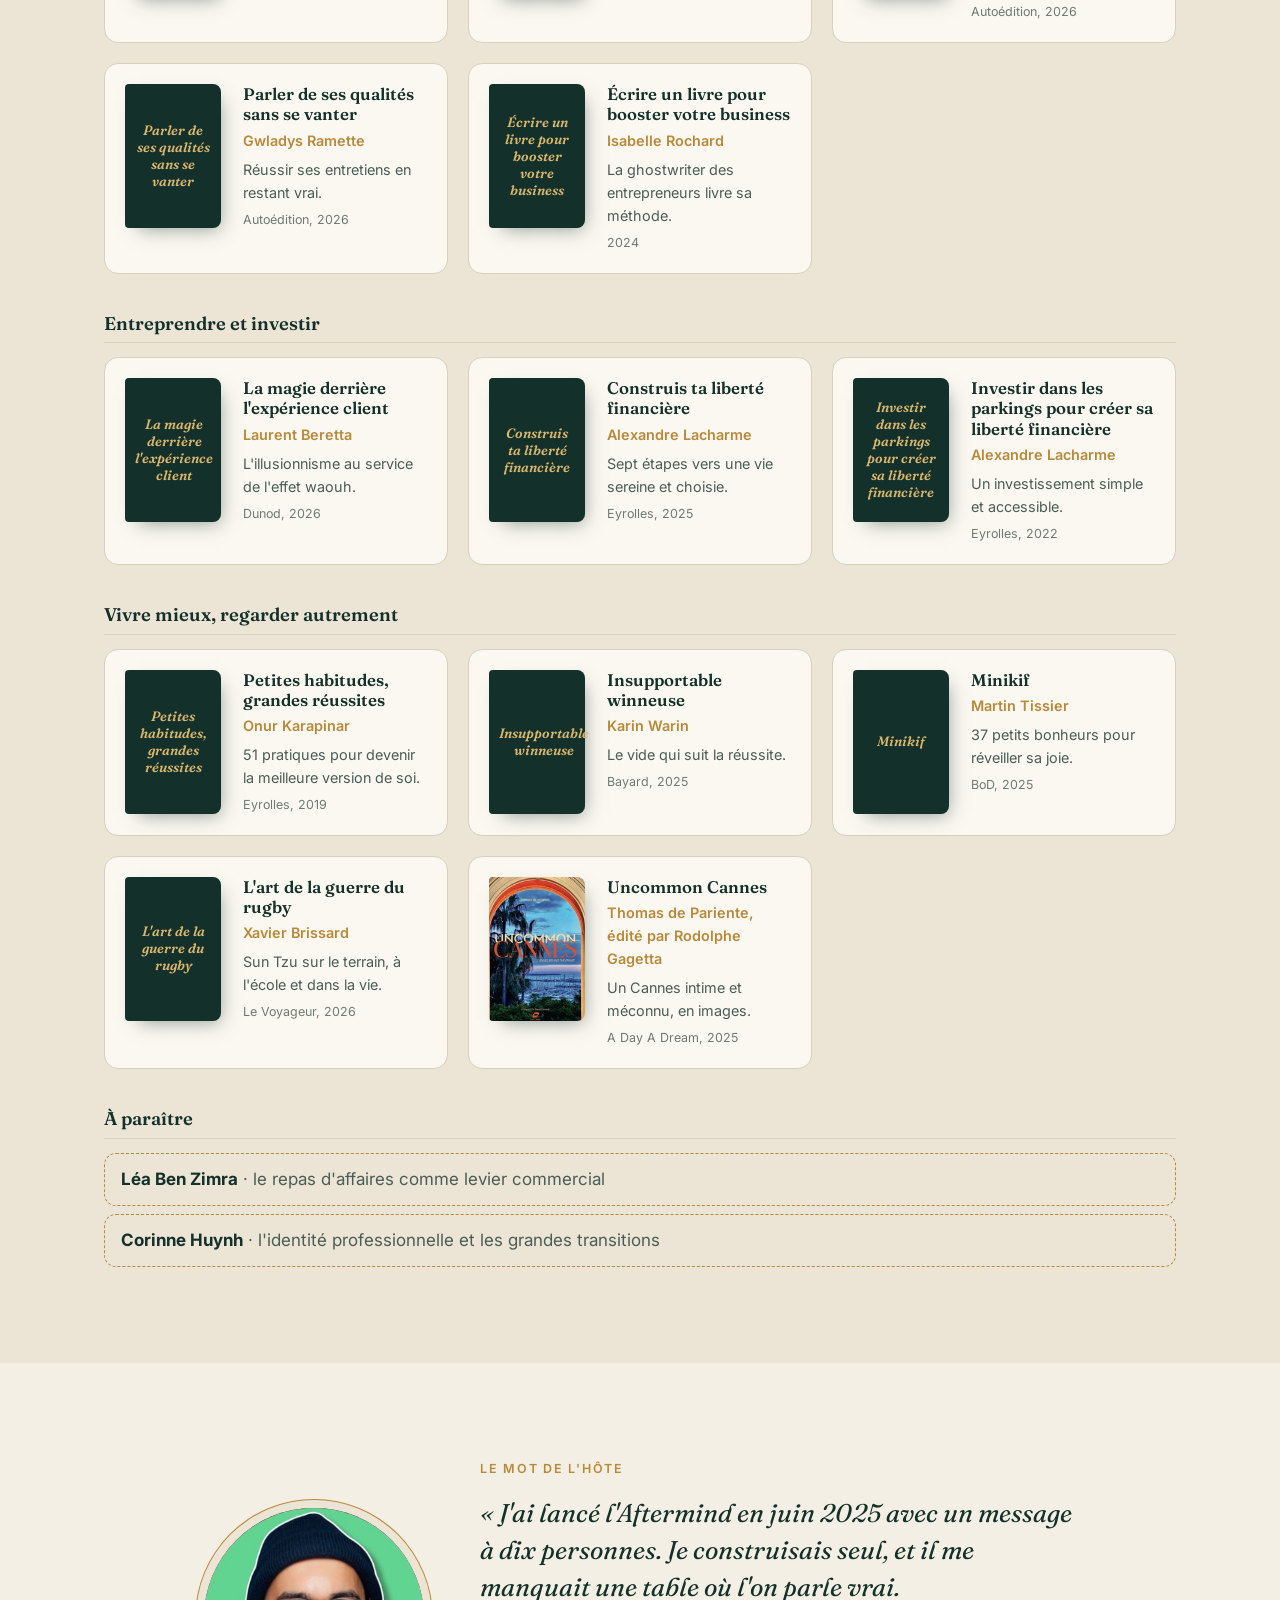
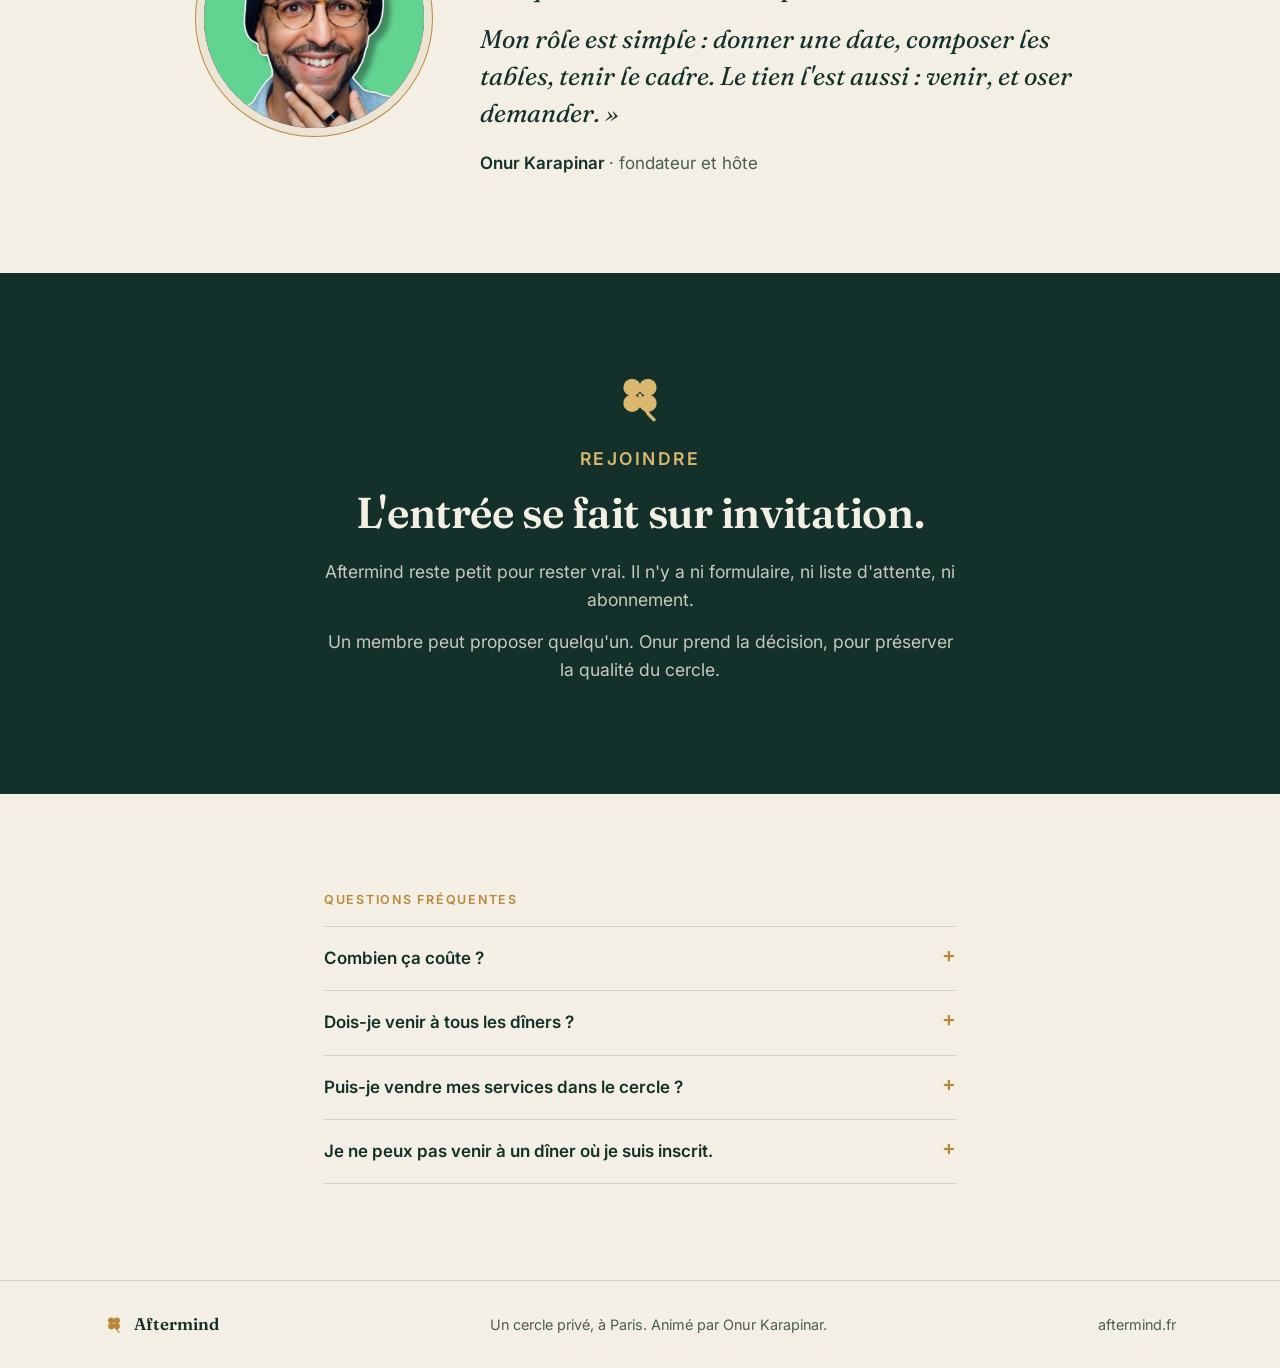
==== commit 74201886: "V4 : ouverture lisible, histoire en diaporama, citations corrigées, boîte à outils, photos retouchée" ====
--- a/index.html
+++ b/index.html
@@ -20,7 +20,7 @@
   <link rel="icon" href="favicon.svg" type="image/svg+xml">
   <link rel="preconnect" href="https://fonts.googleapis.com">
   <link rel="preconnect" href="https://fonts.gstatic.com" crossorigin>
-  <link href="https://fonts.googleapis.com/css2?family=Fraunces:ital,opsz,wght@0,9..144,400;0,9..144,600;1,9..144,400&family=Inter:wght@400;500;600&display=swap" rel="stylesheet">
+  <link href="https://fonts.googleapis.com/css2?family=Fraunces:ital,opsz,wght,WONK@0,9..144,400,0;0,9..144,600,0;1,9..144,400,0&family=Inter:wght@400;500;600&display=swap" rel="stylesheet">
   <link rel="stylesheet" href="style.css">
 </head>
 <body>
@@ -43,21 +43,25 @@
   <main>
 
     <!-- Ouverture -->
-    <section class="hero-full">
-      <img class="hero-bg" src="img/notion/guiren.jpg" alt="Un dîner de l'Aftermind chez Guiren, janvier 2026" width="1600" height="1200">
-      <div class="hero-shade" aria-hidden="true"></div>
-      <div class="wrap hero-content">
-        <p class="eyebrow">Paris · depuis juin 2025 · sur invitation</p>
-        <h1>Un cercle privé d'entrepreneurs et de créateurs.</h1>
-        <p class="lead">On vient pour créer du lien, s'entraider et avancer ensemble. La confiance d'abord. Le business, s'il vient, vient après.</p>
-        <a class="next" href="#calendrier">
-          <span class="next-label">Le cercle revient · prochain dîner</span>
-          <span class="next-date">Jeudi 10 décembre 2026, 19&nbsp;h&nbsp;30</span>
-          <span class="next-note">Le lieu est donné aux membres dans le groupe.</span>
-        </a>
-      </div>
-      <p class="hero-credit">Chez Guiren, janvier 2026</p>
-      <a class="hero-scroll" href="#histoire" aria-label="Descendre vers l'histoire"><span></span></a>
+    <section class="hero-v3">
+      <div class="wrap">
+        <div class="hero-v3-text reveal">
+          <p class="eyebrow">Paris · depuis juin 2025 · sur invitation</p>
+          <h1>Un cercle privé d'entrepreneurs et de créateurs.</h1>
+          <div class="hero-v3-row">
+            <p class="lead">On vient pour créer du lien, s'entraider et avancer ensemble. La confiance d'abord. Le business, s'il vient, vient après.</p>
+            <a class="next" href="#calendrier">
+              <span class="next-label">Le cercle revient · prochain dîner</span>
+              <span class="next-date">Jeudi 10 décembre 2026, 19&nbsp;h&nbsp;30</span>
+              <span class="next-note">Le lieu est donné aux membres dans le groupe.</span>
+            </a>
+          </div>
+        </div>
+        <figure class="hero-v3-photo reveal">
+          <img src="img/notion/guiren.jpg" alt="Un dîner de l'Aftermind chez Guiren, janvier 2026" width="1600" height="1200">
+          <figcaption>Chez Guiren, janvier 2026</figcaption>
+        </figure>
+      </div>
     </section>
 
     <!-- Chiffres -->
@@ -72,49 +76,56 @@
 
     <!-- Histoire -->
     <section id="histoire" class="block">
-      <div class="wrap two-col">
-        <div class="sticky-head reveal">
-          <p class="kicker">L'histoire</p>
-          <h2>Un test d'un mois, devenu un cercle.</h2>
-          <p class="muted">Quand on construit seul, on manque de gens à qui parler vraiment. L'Aftermind est né de ce constat.</p>
-        </div>
-        <ol class="timeline">
-          <li class="reveal">
-            <span class="when">11 juin 2025</span>
-            <h3>Un message à 10 personnes</h3>
-            <p>« Un cercle restreint. 10 personnes. Une énergie unique. » Le cercle commence comme un test, pour un mois.</p>
-          </li>
-          <li class="reveal">
-            <span class="when">20 juin 2025</span>
-            <h3>La première soirée</h3>
-            <p>Un membre illusionniste ouvre son spectacle au groupe. On se rencontre enfin en vrai.</p>
-          </li>
-          <li class="reveal">
-            <span class="when">12 juillet 2025</span>
-            <h3>Le premier dîner</h3>
-            <p>Sept couverts, deux heures de table, et l'envie de recommencer.</p>
-          </li>
-          <li class="reveal">
-            <span class="when">Automne 2025</span>
-            <h3>L'entraide prend forme</h3>
-            <p>Un live chaque premier mercredi : on expose un blocage, le collectif répond. Un lieu de tournage trouvé en trente secondes, des mises en relation, des déclics.</p>
-          </li>
-          <li class="reveal">
-            <span class="when">12 mai 2026</span>
-            <h3>40 membres</h3>
-            <p>Des fondateurs, des auteurs, des coachs, des artistes. Chaque entrée se fait sur invitation.</p>
-          </li>
-          <li class="reveal">
-            <span class="when">24 juin 2026</span>
-            <h3>22 à table</h3>
-            <p>La plus grande soirée du cercle, pour un double anniversaire.</p>
-          </li>
-          <li class="reveal now">
-            <span class="when">10 décembre 2026</span>
-            <h3>Le retour</h3>
-            <p>Une règle simple : un dîner chaque deuxième jeudi du mois. La date est toujours connue à l'avance.</p>
-          </li>
-        </ol>
+      <div class="wrap">
+        <div class="story-head">
+          <div class="reveal">
+            <p class="kicker">L'histoire</p>
+            <h2>Un test d'un mois, devenu un cercle.</h2>
+          </div>
+          <div class="story-nav">
+            <button type="button" class="story-btn" data-dir="-1" aria-label="Précédent">‹</button>
+            <button type="button" class="story-btn" data-dir="1" aria-label="Suivant">›</button>
+          </div>
+        </div>
+        <div class="story" id="story" tabindex="0" aria-label="L'histoire du cercle, en diaporama">
+          <article class="slide">
+            <div class="slide-media"><div class="slide-mark"><svg viewBox="0 0 32 32" aria-hidden="true"><use href="#clover"/></svg></div></div>
+            <div class="slide-body"><span class="when">11 juin 2025</span><h3>Un message à 10 personnes</h3><p>«&nbsp;Un cercle restreint. 10 personnes. Une énergie unique.&nbsp;» Le cercle commence comme un test, pour un mois.</p></div>
+          </article>
+          <article class="slide">
+            <div class="slide-media"><img src="img/soirees/premiere-soiree-juin-2025.jpg" alt="" loading="lazy"></div>
+            <div class="slide-body"><span class="when">20 juin 2025</span><h3>La première soirée</h3><p>Un membre illusionniste ouvre son spectacle au groupe. On se rencontre enfin en vrai.</p></div>
+          </article>
+          <article class="slide">
+            <div class="slide-media"><img src="img/soirees/diner-juillet-2025.jpg" alt="" loading="lazy"></div>
+            <div class="slide-body"><span class="when">12 juillet 2025</span><h3>Le premier dîner</h3><p>Sept couverts, deux heures de table, et l'envie de recommencer.</p></div>
+          </article>
+          <article class="slide">
+            <div class="slide-media"><img src="img/soirees/tablee-septembre-2025.jpg" alt="" loading="lazy"></div>
+            <div class="slide-body"><span class="when">Septembre 2025</span><h3>Les tablées s'allongent</h3><p>Neuf, puis dix convives. Les tables sont composées pour que les bonnes personnes se rencontrent.</p></div>
+          </article>
+          <article class="slide">
+            <div class="slide-media"><img src="img/soirees/diner-octobre-2025.jpg" alt="" loading="lazy"></div>
+            <div class="slide-body"><span class="when">Automne 2025</span><h3>L'entraide prend forme</h3><p>Un live chaque premier mercredi. Un lieu de tournage trouvé en trente secondes, des intros, des déclics.</p></div>
+          </article>
+          <article class="slide">
+            <div class="slide-media"><img src="img/notion/guiren.jpg" alt="" loading="lazy"></div>
+            <div class="slide-body"><span class="when">15 janvier 2026</span><h3>Un invité surprise</h3><p>Chez Guiren, le cofondateur de BonneGueule rejoint la table.</p></div>
+          </article>
+          <article class="slide">
+            <div class="slide-media"><div class="slide-mark"><svg viewBox="0 0 32 32" aria-hidden="true"><use href="#clover"/></svg></div></div>
+            <div class="slide-body"><span class="when">12 mai 2026</span><h3>40 membres</h3><p>Des fondateurs, des auteurs, des coachs, des artistes. Chaque entrée se fait sur invitation.</p></div>
+          </article>
+          <article class="slide">
+            <div class="slide-media"><img src="img/soirees/terrasse-septembre-2026.jpg" alt="" loading="lazy"></div>
+            <div class="slide-body"><span class="when">Septembre 2026</span><h3>Le spontané</h3><p>Un apéro lancé par une membre, un verre en terrasse. Le cercle vit aussi sans calendrier.</p></div>
+          </article>
+          <article class="slide slide-now">
+            <div class="slide-media"><div class="slide-mark"><svg viewBox="0 0 32 32" aria-hidden="true"><use href="#clover"/></svg></div></div>
+            <div class="slide-body"><span class="when">10 décembre 2026</span><h3>Le retour</h3><p>Une règle simple : un dîner chaque deuxième jeudi. La date est toujours connue à l'avance.</p></div>
+          </article>
+        </div>
+        <div class="story-dots" id="story-dots" aria-hidden="true"></div>
       </div>
     </section>
 
@@ -124,15 +135,12 @@
         <p class="kicker reveal">Les soirées</p>
         <h2 class="reveal">Ce que ça donne, un jeudi soir.</h2>
         <div class="gallery">
-          <figure class="g-wide reveal"><img src="img/soirees/apero-septembre-2026.jpg" alt="Un apéro entre membres, septembre 2026" loading="lazy"></figure>
-          <figure class="g-tall reveal"><img src="img/assiettes.jpg" alt="Des assiettes et des verres sur une table sombre" loading="lazy"></figure>
-          <figure class="reveal"><img src="img/soirees/soiree-septembre-2025.jpg" alt="Des membres réunis autour d'une table, septembre 2025" loading="lazy"></figure>
-          <figure class="reveal"><img src="img/soirees/diner-octobre-2025.jpg" alt="Un dîner du cercle, octobre 2025" loading="lazy"></figure>
+          <figure class="g-wide g-tall reveal"><img src="img/soirees/soiree-septembre-2025.jpg" alt="Une soirée du cercle, septembre 2025" loading="lazy"></figure>
+          <figure class="g-tall reveal"><img src="img/assiettes.jpg" alt="Des assiettes sur une table sombre" loading="lazy"></figure>
+          <figure class="reveal"><img src="img/soirees/apero-septembre-2026.jpg" alt="Un apéro entre membres, septembre 2026" loading="lazy"></figure>
           <figure class="g-tall reveal"><img src="img/salle-cafe.jpg" alt="Une salle de café parisien aux moulures dorées" loading="lazy"></figure>
-          <figure class="reveal"><img src="img/soirees/premiere-soiree-juin-2025.jpg" alt="La première soirée du cercle, juin 2025" loading="lazy"></figure>
-          <figure class="g-wide reveal"><img src="img/soirees/terrasse-septembre-2026.jpg" alt="Des membres en terrasse, septembre 2026" loading="lazy"></figure>
-          <figure class="g-tall reveal"><img src="img/soirees/diner-juillet-2025.jpg" alt="Le premier dîner, juillet 2025" loading="lazy"></figure>
-        </div>
+        </div>
+        <p class="aside reveal">Plus de photos à venir après le dîner du 10 décembre.</p>
       </div>
     </section>
 
@@ -219,18 +227,53 @@
       </div>
     </section>
 
+    <!-- Outils -->
+    <section class="block tools-block alt" aria-label="La boîte à outils du membre">
+      <div class="wrap">
+        <p class="kicker reveal">La boîte à outils du membre</p>
+        <h2 class="reveal">Trois gestes pour faire vivre le cercle.</h2>
+        <div class="tools">
+          <article class="tool reveal">
+            <h3>Demander de l'aide</h3>
+            <p>Copie, complète, colle dans le groupe.</p>
+            <pre class="tpl" id="tpl-aide">Appel Aftermind
+Je cherche : …
+Pour : …
+Délai : …</pre>
+            <button type="button" class="btn-copy" data-target="tpl-aide">Copier le modèle</button>
+          </article>
+          <article class="tool reveal">
+            <h3>Proposer un format</h3>
+            <p>Un coworking, un sport, une sortie : tu le portes, le cercle relaie.</p>
+            <pre class="tpl" id="tpl-format">Idée Aftermind
+Quoi : …
+Quand : …
+Où : …
+Places : …</pre>
+            <button type="button" class="btn-copy" data-target="tpl-format">Copier le modèle</button>
+          </article>
+          <article class="tool reveal">
+            <h3>Ne rater aucun dîner</h3>
+            <p>Le deuxième jeudi de chaque mois, à 19&nbsp;h&nbsp;30, ajouté d'un clic à ton agenda.</p>
+            <a class="btn-cal" href="aftermind-diners.ics" download>Ajouter à mon agenda</a>
+            <p class="tool-note">Tu veux présenter quelqu'un ? Écris à Onur, il décide de l'invitation.</p>
+          </article>
+        </div>
+      </div>
+    </section>
+
     <!-- Citations -->
     <section class="block quotes-block" aria-label="Ce que les membres en disent">
       <div class="wrap">
         <p class="kicker reveal">Dans le groupe, le lendemain</p>
         <div class="quotes">
-          <blockquote class="q-big reveal"><p>« De l'authentique, du brut, du bon. On a ri, on a parlé vrai. »</p><footer><span class="q-av" data-slug="rosalie-bun-ung"><img src="img/membres/rosalie-bun-ung.jpg" alt="" loading="lazy"></span><span><strong>Rosalie Bun-Ung</strong><cite>Coach business et mindset · après la première soirée, juin 2025</cite></span></footer></blockquote>
-          <blockquote class="reveal"><p>« Il y a de la magie à se retrouver. On s'apprend. »</p><footer><span class="q-av" data-slug="jean-sommer"><img src="img/membres/jean-sommer.jpg" alt="" loading="lazy"></span><span><strong>Jean Sommer</strong><cite>Coach vocal, auteur · octobre 2025</cite></span></footer></blockquote>
-          <blockquote class="reveal"><p>« Une belle dream team de singularité pétillante. »</p><footer><span class="q-av" data-slug="cyril-bechacq"><img src="img/membres/cyril-bechacq.jpg" alt="" loading="lazy"></span><span><strong>Cyril Béchacq</strong><cite>Thérapeute manuel · juin 2025</cite></span></footer></blockquote>
-          <blockquote class="reveal"><p>« Génial de se retrouver dans un contexte qui incarne si bien le pouvoir des pairs qui grandissent ensemble. »</p><footer><span class="q-av" data-slug="diane-lenne"><img src="img/membres/diane-lenne.jpg" alt="" loading="lazy"></span><span><strong>Diane Lenne</strong><cite>CEO de We Are Peers · octobre 2025</cite></span></footer></blockquote>
-          <blockquote class="reveal"><p>« De bonnes vibes, du bon jus de crâne. What else ? »</p><footer><span class="q-av" data-slug="gwladys-ramette"><img src="img/membres/gwladys-ramette.jpg" alt="" loading="lazy"></span><span><strong>Gwladys Ramette</strong><cite>Coach carrière · septembre 2025</cite></span></footer></blockquote>
-          <blockquote class="reveal"><p>« Ravi à l'idée de revoir des têtes connues et d'en découvrir de nouvelles. »</p><footer><span class="q-av" data-slug="alain-bosetti"><span>AB</span></span><span><strong>Alain Bosetti</strong><cite>Président d'En Personne · décembre 2025</cite></span></footer></blockquote>
-          <blockquote class="reveal"><p>« Une belle première soirée. Bravo pour l'initiative. »</p><footer><span class="q-av" data-slug="rodolphe-gagetta"><span>RG</span></span><span><strong>Rodolphe Gagetta</strong><cite>Directeur de production · juin 2025</cite></span></footer></blockquote>
+          <blockquote class="q-big reveal"><p>«&nbsp;De l'authentique, du brut, du bon. On a ri, on a parlé vrai.&nbsp;»</p><footer><span class="q-av" data-slug="rosalie-bun-ung"><img src="img/membres/rosalie-bun-ung.jpg" alt="" loading="lazy"></span><span><strong>Rosalie Bun-Ung</strong><cite>Coach business et mindset · après la première soirée, juin 2025</cite></span></footer></blockquote>
+          <blockquote class="reveal"><p>«&nbsp;Il y a de la magie à se retrouver. On s'apprend.&nbsp;»</p><footer><span class="q-av" data-slug="jean-sommer"><img src="img/membres/jean-sommer.jpg" alt="" loading="lazy"></span><span><strong>Jean Sommer</strong><cite>Coach vocal, auteur · octobre 2025</cite></span></footer></blockquote>
+          <blockquote class="reveal"><p>«&nbsp;Une belle dream team de singularité pétillante.&nbsp;»</p><footer><span class="q-av" data-slug="cyril-bechacq"><img src="img/membres/cyril-bechacq.jpg" alt="" loading="lazy"></span><span><strong>Cyril Béchacq</strong><cite>Thérapeute manuel · juin 2025</cite></span></footer></blockquote>
+          <blockquote class="reveal"><p>«&nbsp;Génial de se retrouver dans un contexte qui incarne si bien le pouvoir des pairs qui grandissent ensemble.&nbsp;»</p><footer><span class="q-av" data-slug="diane-lenne"><img src="img/membres/diane-lenne.jpg" alt="" loading="lazy"></span><span><strong>Diane Lenne</strong><cite>CEO de We Are Peers · octobre 2025</cite></span></footer></blockquote>
+          <blockquote class="reveal"><p>«&nbsp;De bonnes vibes, du bon jus de crâne. What else ?&nbsp;»</p><footer><span class="q-av" data-slug="gwladys-ramette"><img src="img/membres/gwladys-ramette.jpg" alt="" loading="lazy"></span><span><strong>Gwladys Ramette</strong><cite>Coach carrière · septembre 2025</cite></span></footer></blockquote>
+          <blockquote class="reveal"><p>«&nbsp;Ravi à l'idée de revoir des têtes connues et d'en découvrir de nouvelles.&nbsp;»</p><footer><span class="q-av" data-slug="alain-bosetti"><span>AB</span></span><span><strong>Alain Bosetti</strong><cite>Président d'En Personne · décembre 2025</cite></span></footer></blockquote>
+          <blockquote class="reveal"><p>«&nbsp;Une belle première soirée. Bravo pour l'initiative.&nbsp;»</p><footer><span class="q-av" data-slug="rodolphe-gagetta"><span>RG</span></span><span><strong>Rodolphe Gagetta</strong><cite>Directeur de production · juin 2025</cite></span></footer></blockquote>
         </div>
       </div>
     </section>
@@ -373,8 +416,8 @@
         <div class="reveal">
           <p class="kicker">Le mot de l'hôte</p>
           <blockquote class="host-quote">
-            <p>« J'ai lancé l'Aftermind en juin 2025 avec un message à dix personnes. Je construisais seul, et il me manquait une table où l'on parle vrai.</p>
-            <p>Mon rôle est simple : donner une date, composer les tables, tenir le cadre. Le tien l'est aussi : venir, et oser demander. »</p>
+            <p>«&nbsp;J'ai lancé l'Aftermind en juin 2025 avec un message à dix personnes. Je construisais seul, et il me manquait une table où l'on parle vrai.</p>
+            <p>Mon rôle est simple : donner une date, composer les tables, tenir le cadre. Le tien l'est aussi : venir, et oser demander.&nbsp;»</p>
           </blockquote>
           <p class="host-sign">Onur Karapinar <span>· fondateur et hôte</span></p>
         </div>
--- a/style.css
+++ b/style.css
@@ -411,3 +411,57 @@
 .host-sign { margin: 18px 0 0; font-weight: 600; }
 .host-sign span { font-weight: 400; color: var(--ink-soft); }
 @media (max-width: 760px) { .host-inner { grid-template-columns: 1fr; gap: 28px; text-align: center; } .host-photo { margin: 0 auto; width: 160px; height: 160px; } }
+
+/* ===== Version 4 ===== */
+/* Italiques sans lettres « wonky » */
+* { font-variation-settings: "WONK" 0; }
+
+/* Ouverture lisible : texte puis grande photo */
+.hero-v3 { padding: 64px 0 40px; }
+.hero-v3 h1 { max-width: 20ch; }
+.hero-v3-row { display: grid; grid-template-columns: 1.2fr 1fr; gap: 40px; align-items: end; margin-top: 8px; }
+.hero-v3-row .lead { margin: 0; }
+.hero-v3-row .next { margin-top: 0; justify-self: end; }
+.hero-v3-photo { position: relative; margin: 40px 0 0; }
+.hero-v3-photo img { width: 100%; aspect-ratio: 16 / 9; object-fit: cover; object-position: center 62%; border-radius: 24px; box-shadow: 0 40px 80px -40px rgba(20, 48, 42, .55); }
+.hero-v3-photo figcaption { position: absolute; left: 20px; bottom: 18px; background: rgba(244, 239, 228, .92); color: var(--ink); font: italic 400 0.95rem "Fraunces", serif; padding: 8px 14px; border-radius: 999px; }
+@media (max-width: 900px) { .hero-v3-row { grid-template-columns: 1fr; gap: 24px; } .hero-v3-row .next { justify-self: start; } .hero-v3-photo img { aspect-ratio: 4 / 3; } }
+@media (max-width: 640px) { .hero-v3 { padding: 40px 0 24px; } .hero-v3-photo { margin-top: 28px; } .hero-v3-photo img { border-radius: 16px; } .hero-v3-photo figcaption { left: 10px; bottom: 10px; font-size: 0.8rem; } }
+
+/* Citations : plus droites, plus lisibles */
+.quotes p { font-style: normal; font-weight: 400; letter-spacing: -0.005em; }
+.quotes .q-big p { font-size: clamp(1.5rem, 3vw, 2.2rem); max-width: 30ch; }
+
+/* Histoire en diaporama */
+.story-head { display: flex; justify-content: space-between; align-items: end; gap: 24px; margin-bottom: 8px; }
+.story-nav { display: flex; gap: 10px; }
+.story-btn { width: 48px; height: 48px; border-radius: 50%; border: 1px solid var(--line); background: var(--card); color: var(--ink); font: 400 1.6rem/1 "Fraunces", serif; cursor: pointer; transition: background .2s ease, color .2s ease; }
+.story-btn:hover { background: var(--ink); color: var(--bg); }
+.story { display: grid; grid-auto-flow: column; grid-auto-columns: minmax(300px, 32%); gap: 20px; overflow-x: auto; scroll-snap-type: x mandatory; scroll-behavior: smooth; padding: 16px 2px 24px; scrollbar-width: none; }
+.story::-webkit-scrollbar { display: none; }
+.slide { scroll-snap-align: start; background: var(--card); border: 1px solid var(--line); border-radius: var(--radius); overflow: hidden; display: flex; flex-direction: column; }
+.slide-media { aspect-ratio: 4 / 3; background: var(--ink); }
+.slide-media img { width: 100%; height: 100%; object-fit: cover; }
+.slide-mark { width: 100%; height: 100%; display: grid; place-items: center; background: radial-gradient(circle at 50% 40%, #1f4a40, var(--ink)); }
+.slide-mark svg { width: 72px; height: 72px; color: var(--gold-light); }
+.slide-body { padding: 20px 22px 24px; }
+.slide-body .when { display: block; font-size: 0.8rem; font-weight: 600; color: var(--accent); letter-spacing: .04em; margin-bottom: 6px; }
+.slide-body p { color: var(--ink-soft); margin: 0; }
+.slide-now { border-color: var(--accent); }
+.slide-now .slide-mark { background: radial-gradient(circle at 50% 40%, #3a5e3f, var(--ink)); }
+.story-dots { display: flex; justify-content: center; gap: 8px; }
+.story-dots i { width: 8px; height: 8px; border-radius: 50%; background: var(--line); transition: background .2s ease, width .2s ease; }
+.story-dots i.on { width: 22px; border-radius: 4px; background: var(--accent); }
+@media (max-width: 640px) { .story { grid-auto-columns: 84%; } .story-btn { width: 40px; height: 40px; } }
+
+/* Boîte à outils */
+.tools { display: grid; grid-template-columns: repeat(3, 1fr); gap: 20px; margin-top: 12px; }
+.tool { background: var(--card); border: 1px solid var(--line); border-radius: var(--radius); padding: 26px; display: flex; flex-direction: column; gap: 10px; }
+.tool h3 { margin: 0; }
+.tool p { margin: 0; color: var(--ink-soft); }
+.tpl { margin: 4px 0 0; padding: 14px 16px; border-radius: 10px; background: var(--ink); color: var(--bg); font: 500 0.88rem/1.7 ui-monospace, "SF Mono", Menlo, monospace; white-space: pre-wrap; }
+.btn-copy { align-self: flex-start; margin-top: auto; padding: 10px 16px; border-radius: 999px; border: 1px solid var(--ink); background: transparent; color: var(--ink); font: 600 0.88rem "Inter", sans-serif; cursor: pointer; transition: background .2s ease, color .2s ease; }
+.btn-copy:hover, .btn-copy.done { background: var(--ink); color: var(--bg); }
+.tool .btn-cal { align-self: flex-start; margin-top: auto; }
+.tool-note { font-size: 0.85rem; }
+@media (max-width: 900px) { .tools { grid-template-columns: 1fr; } }
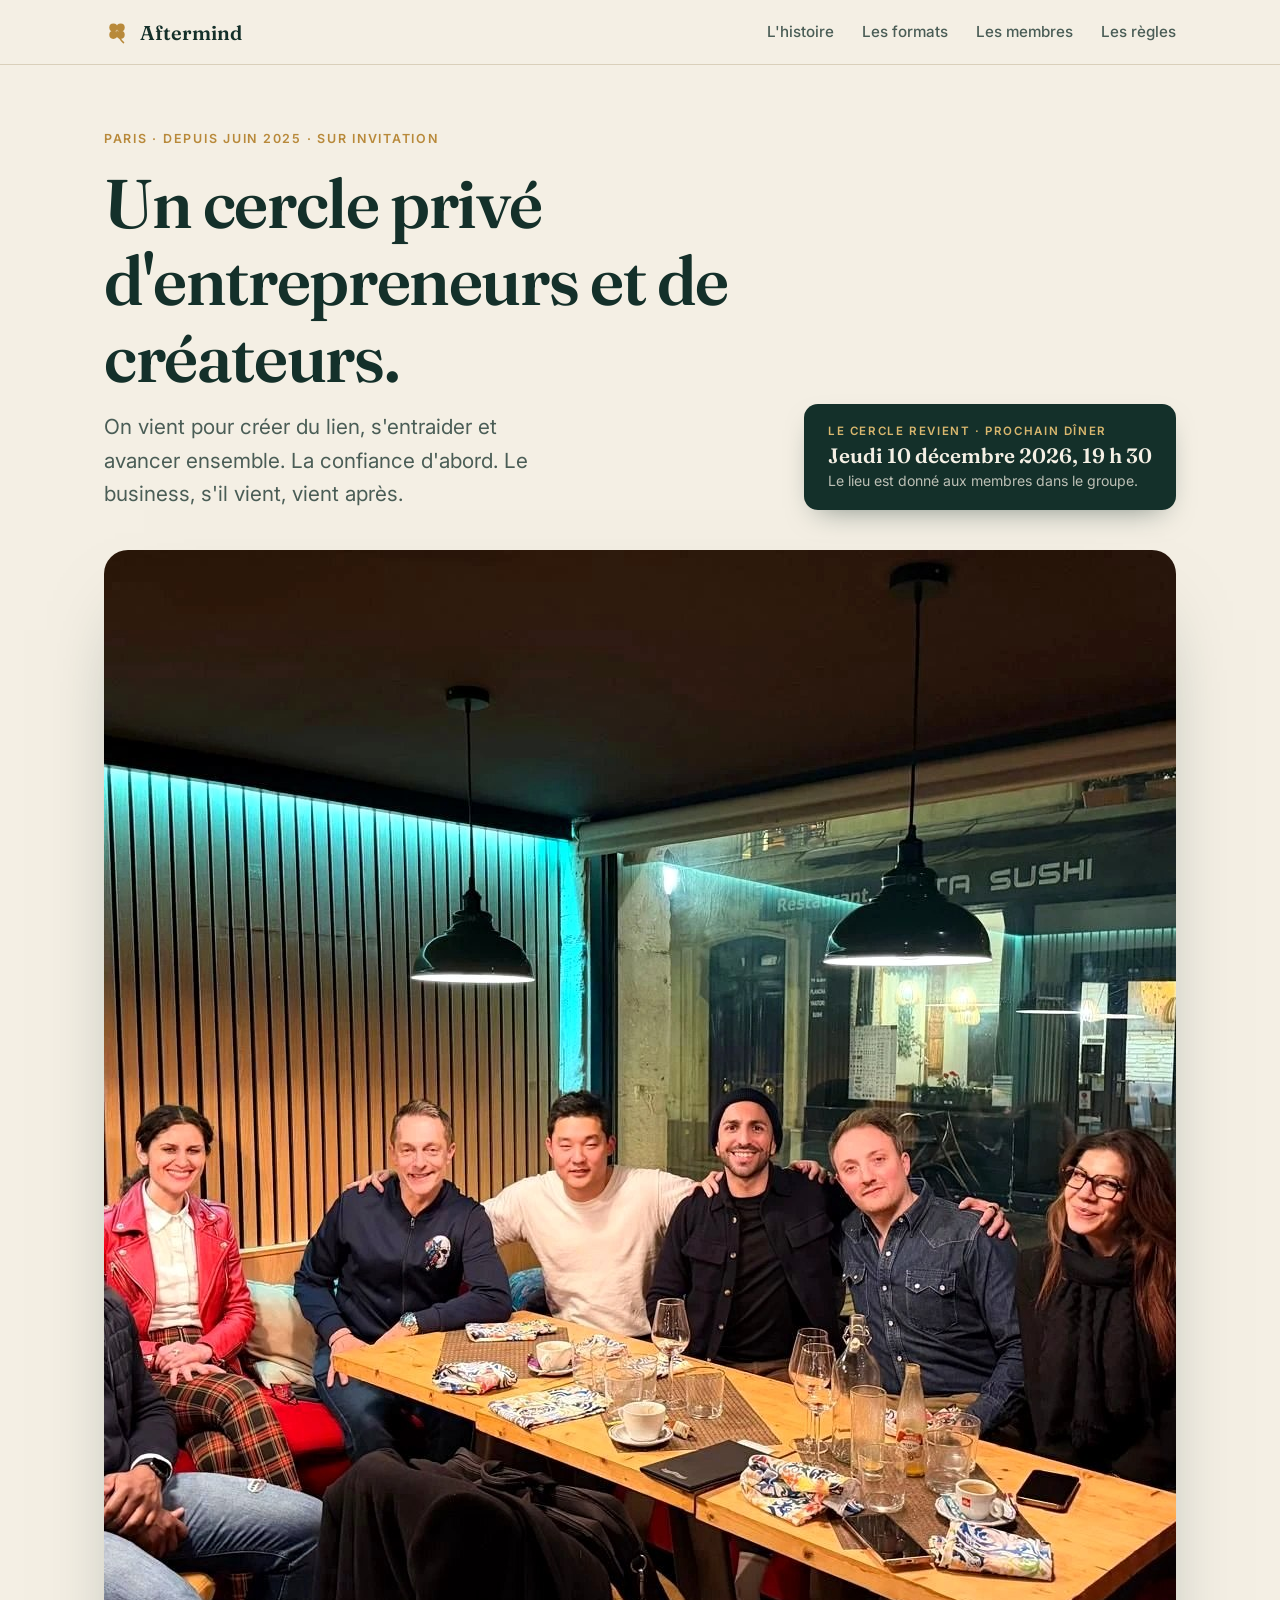
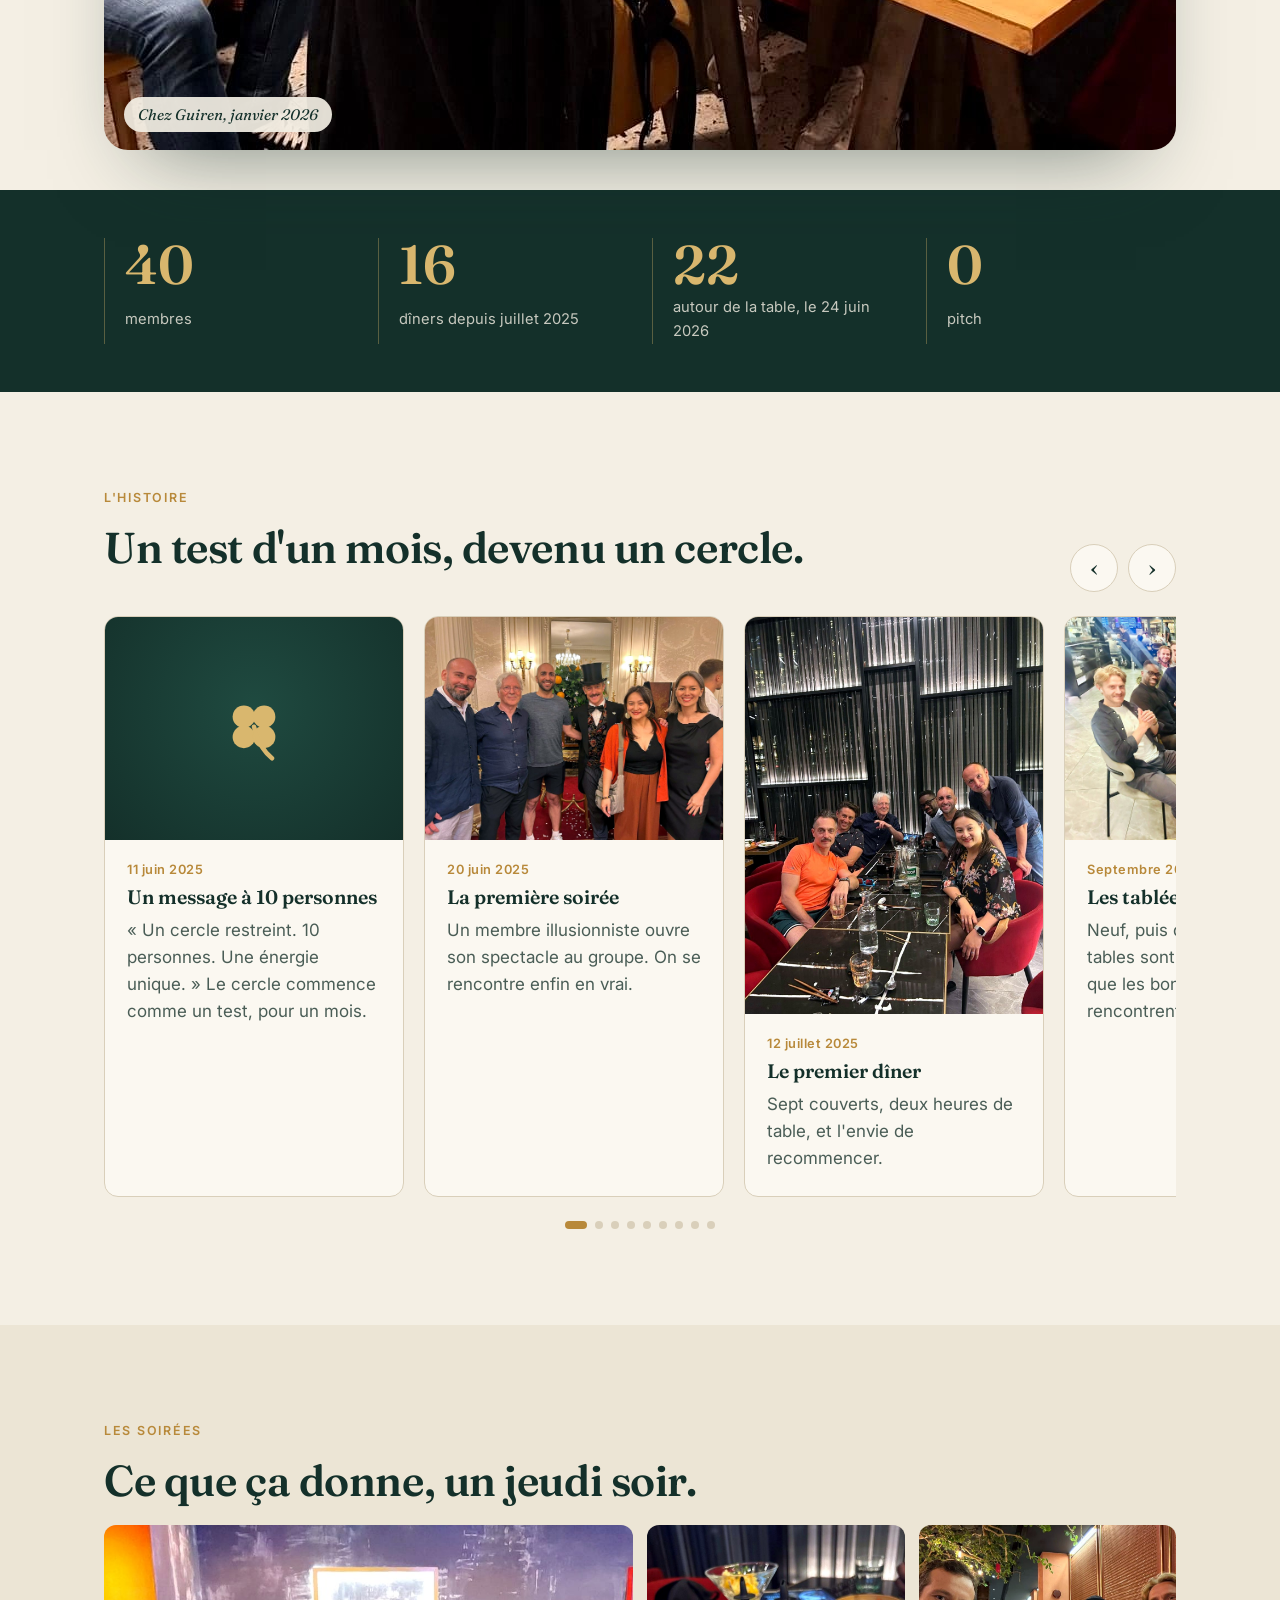
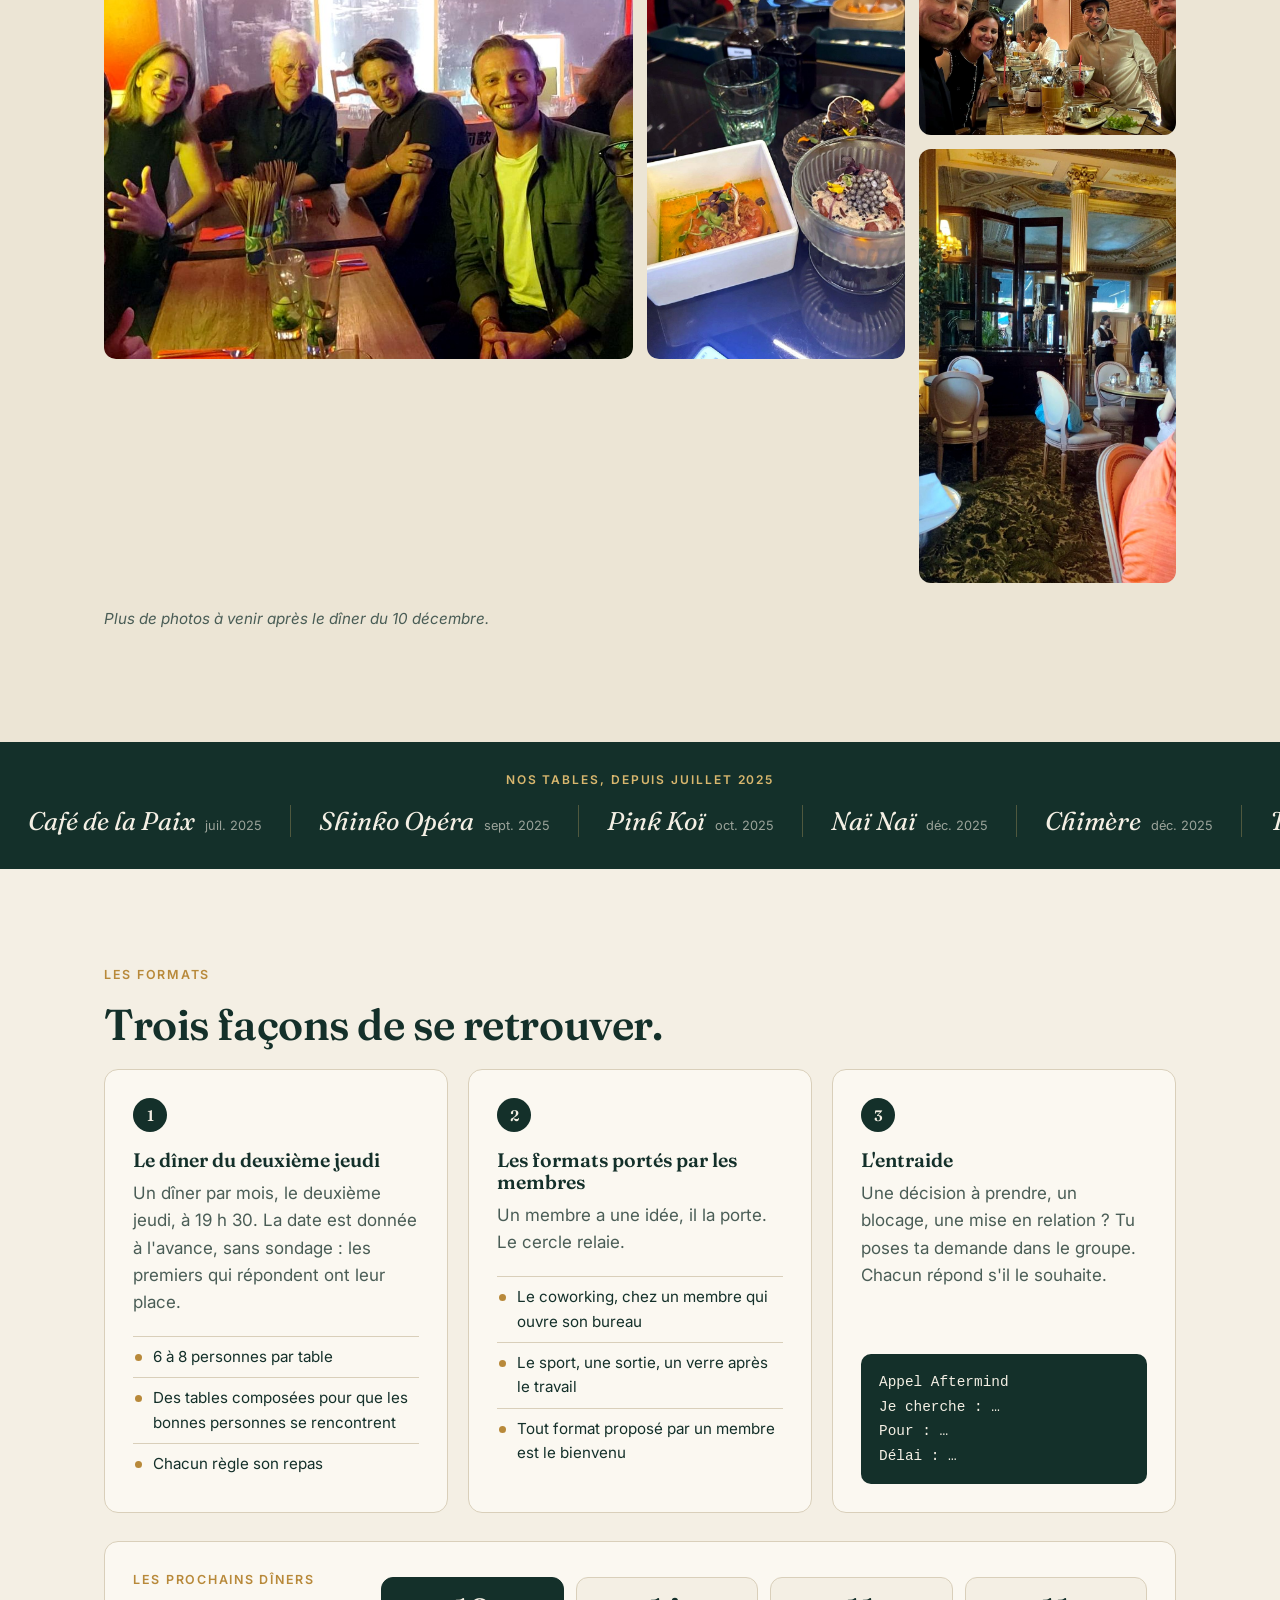
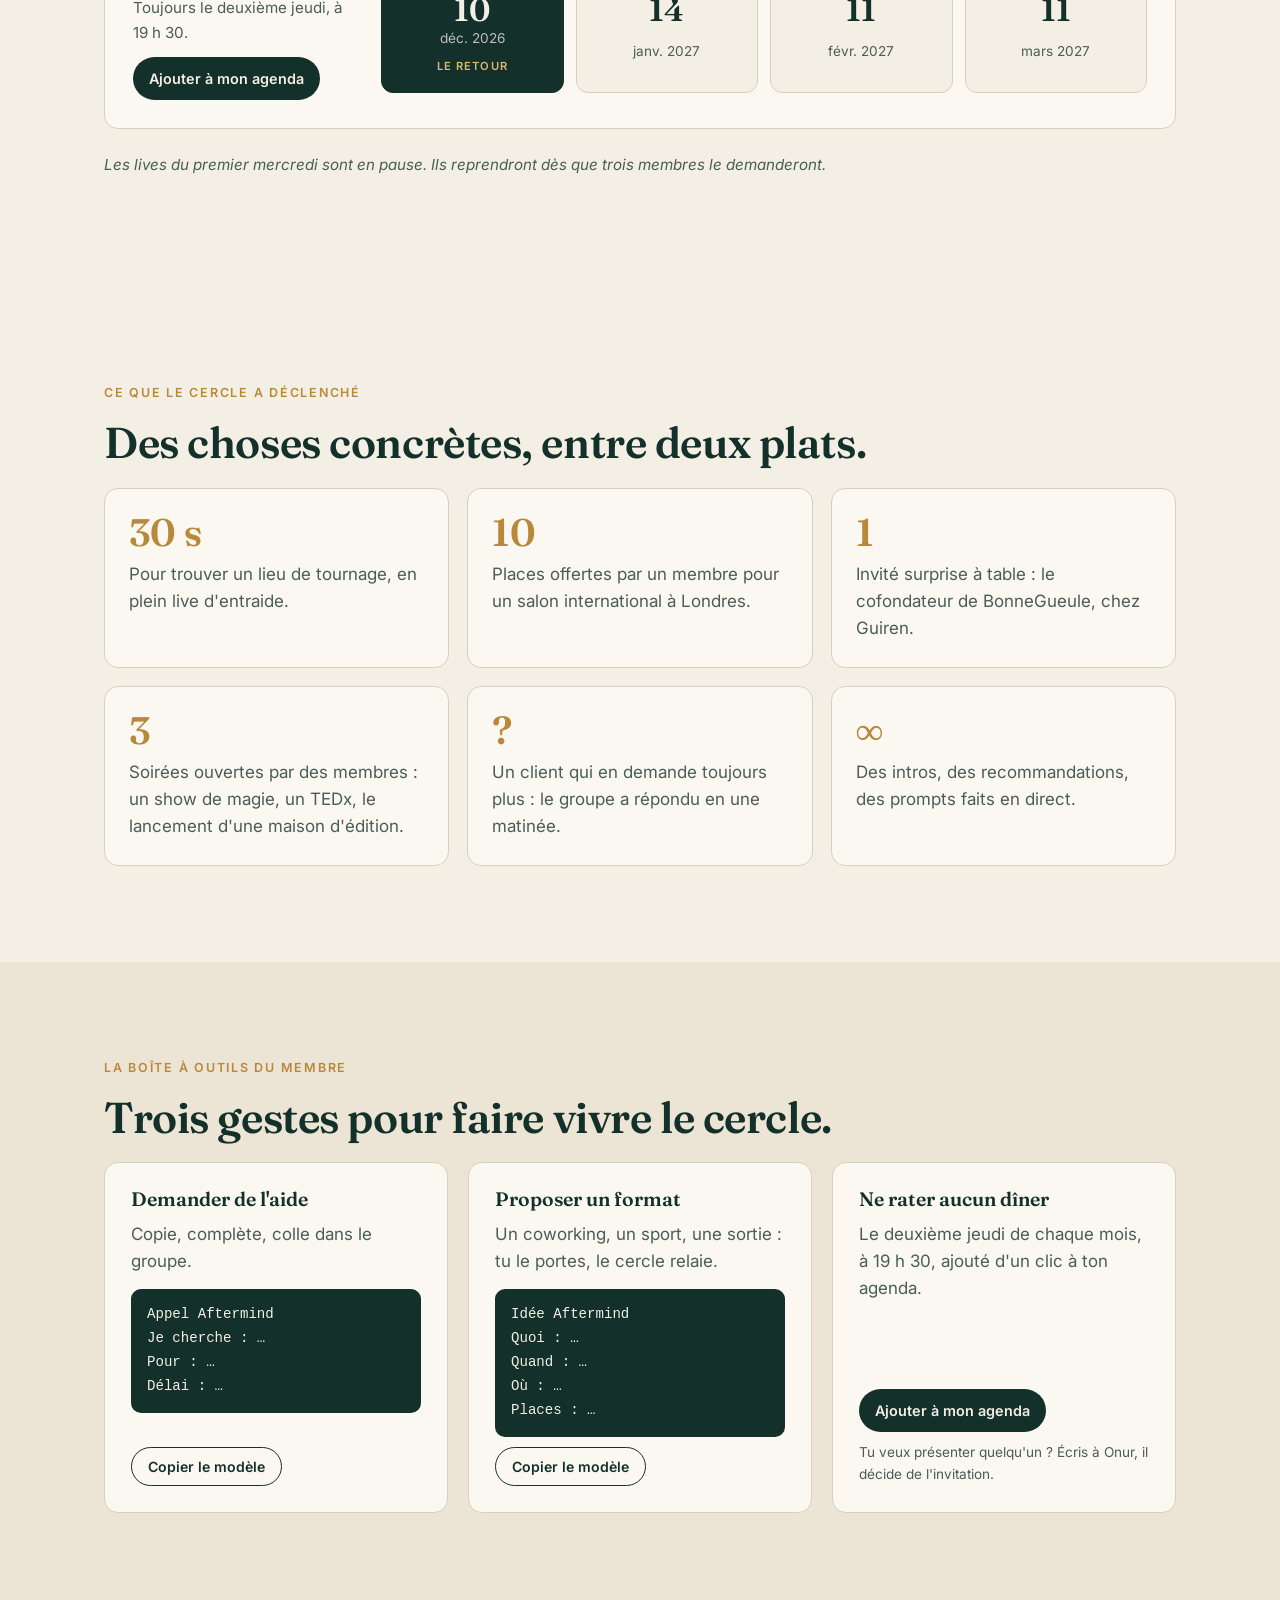
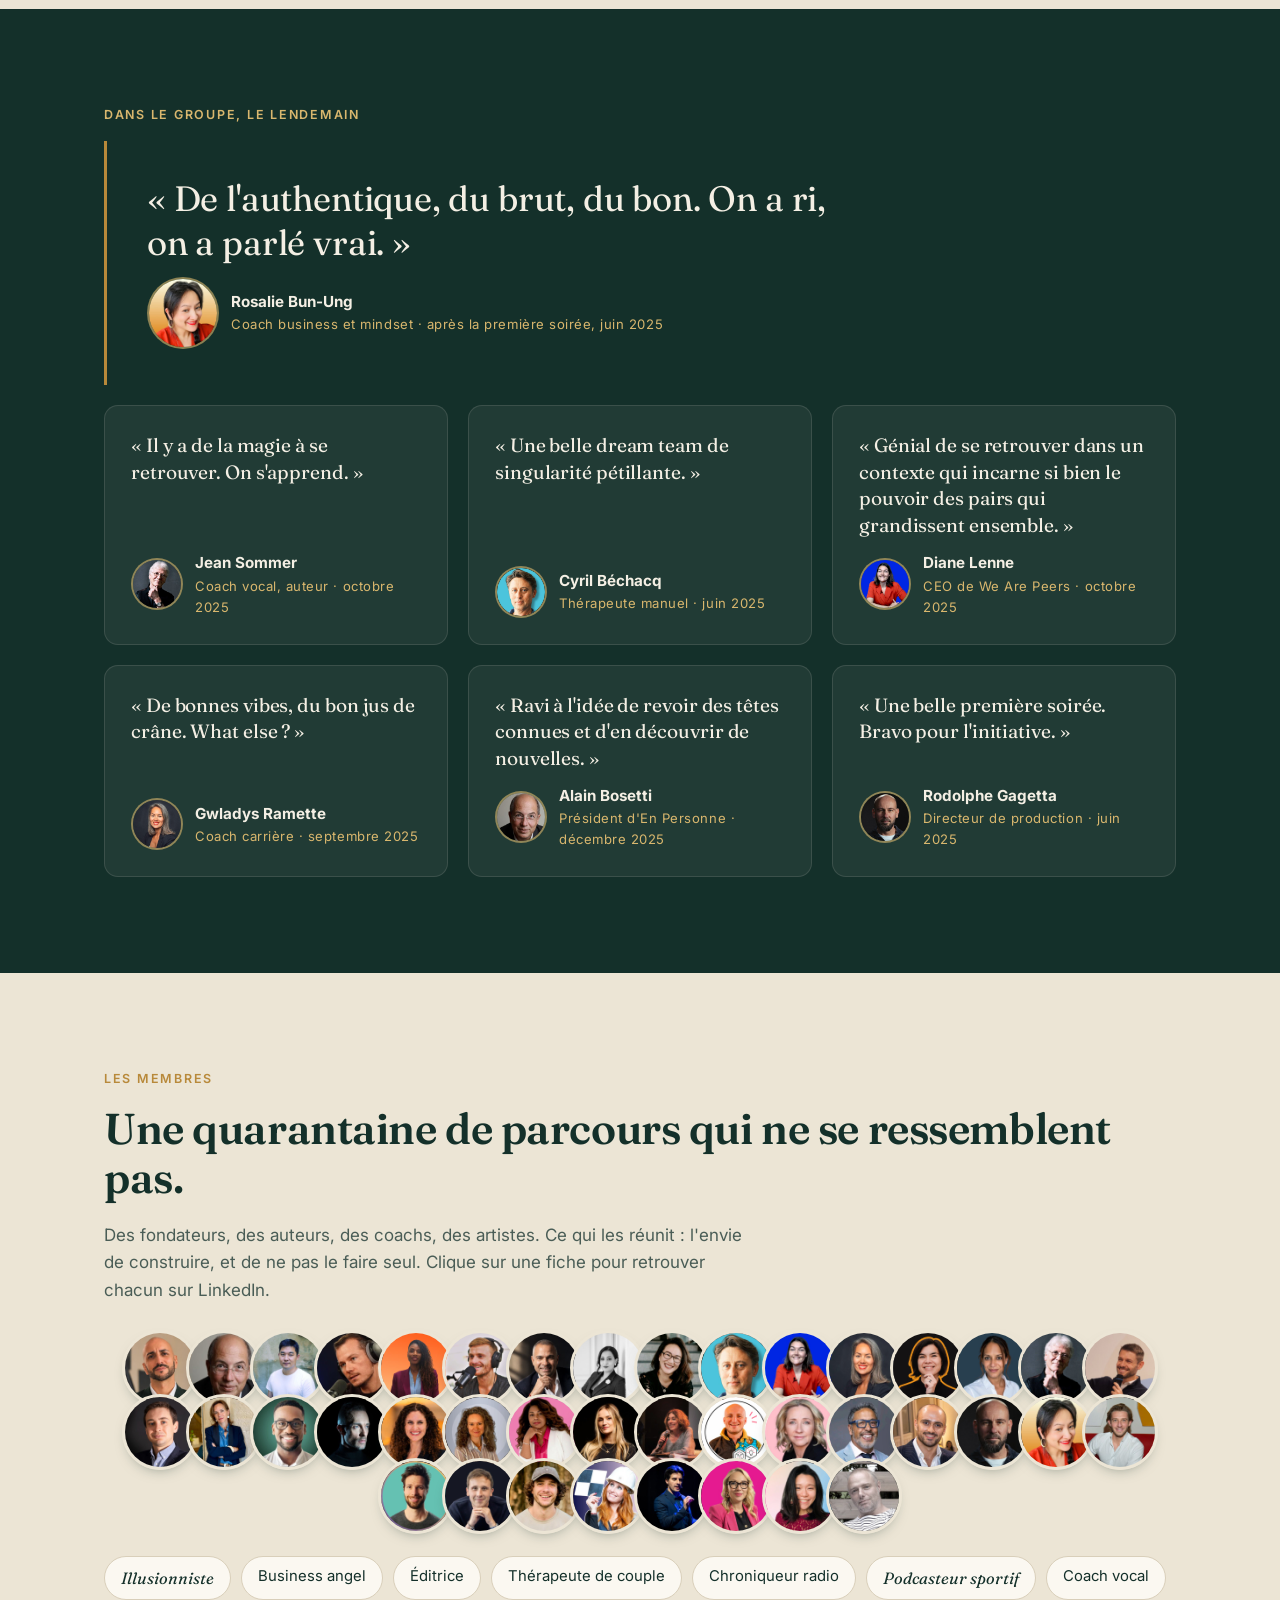
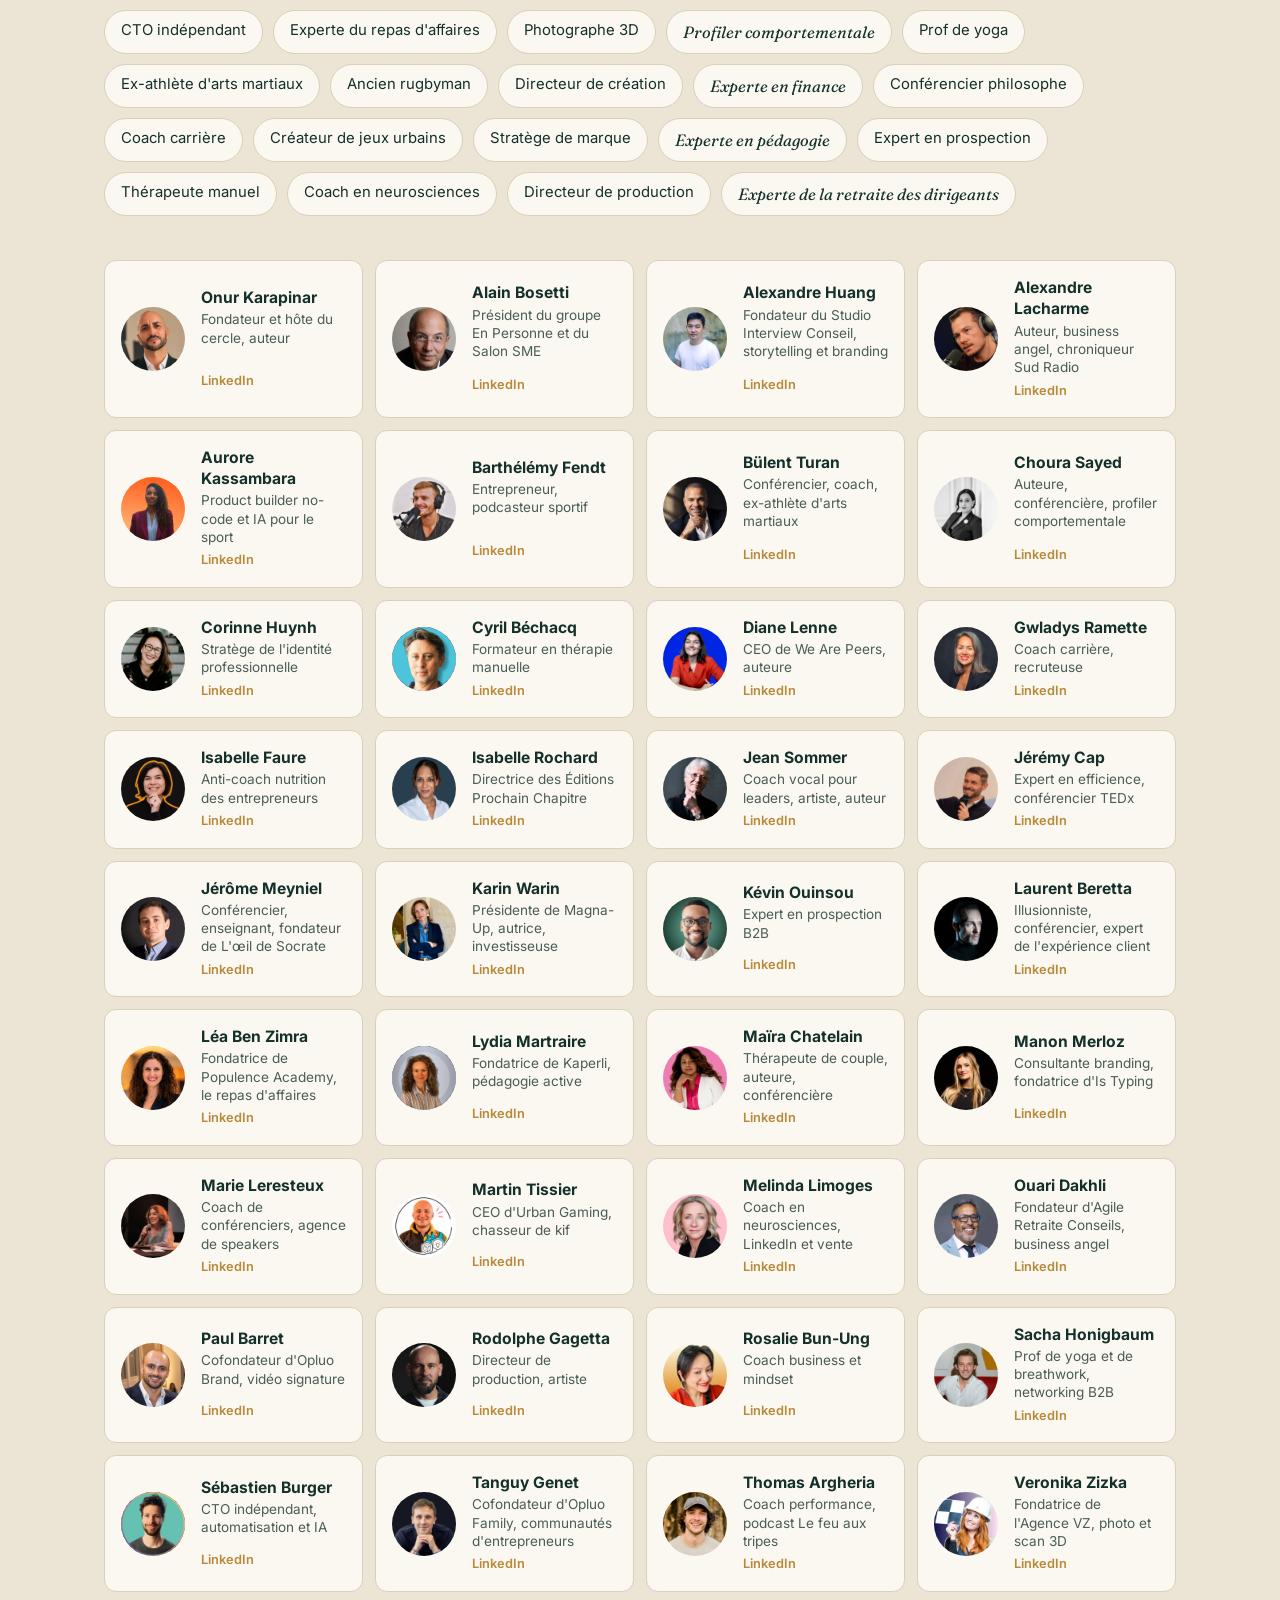
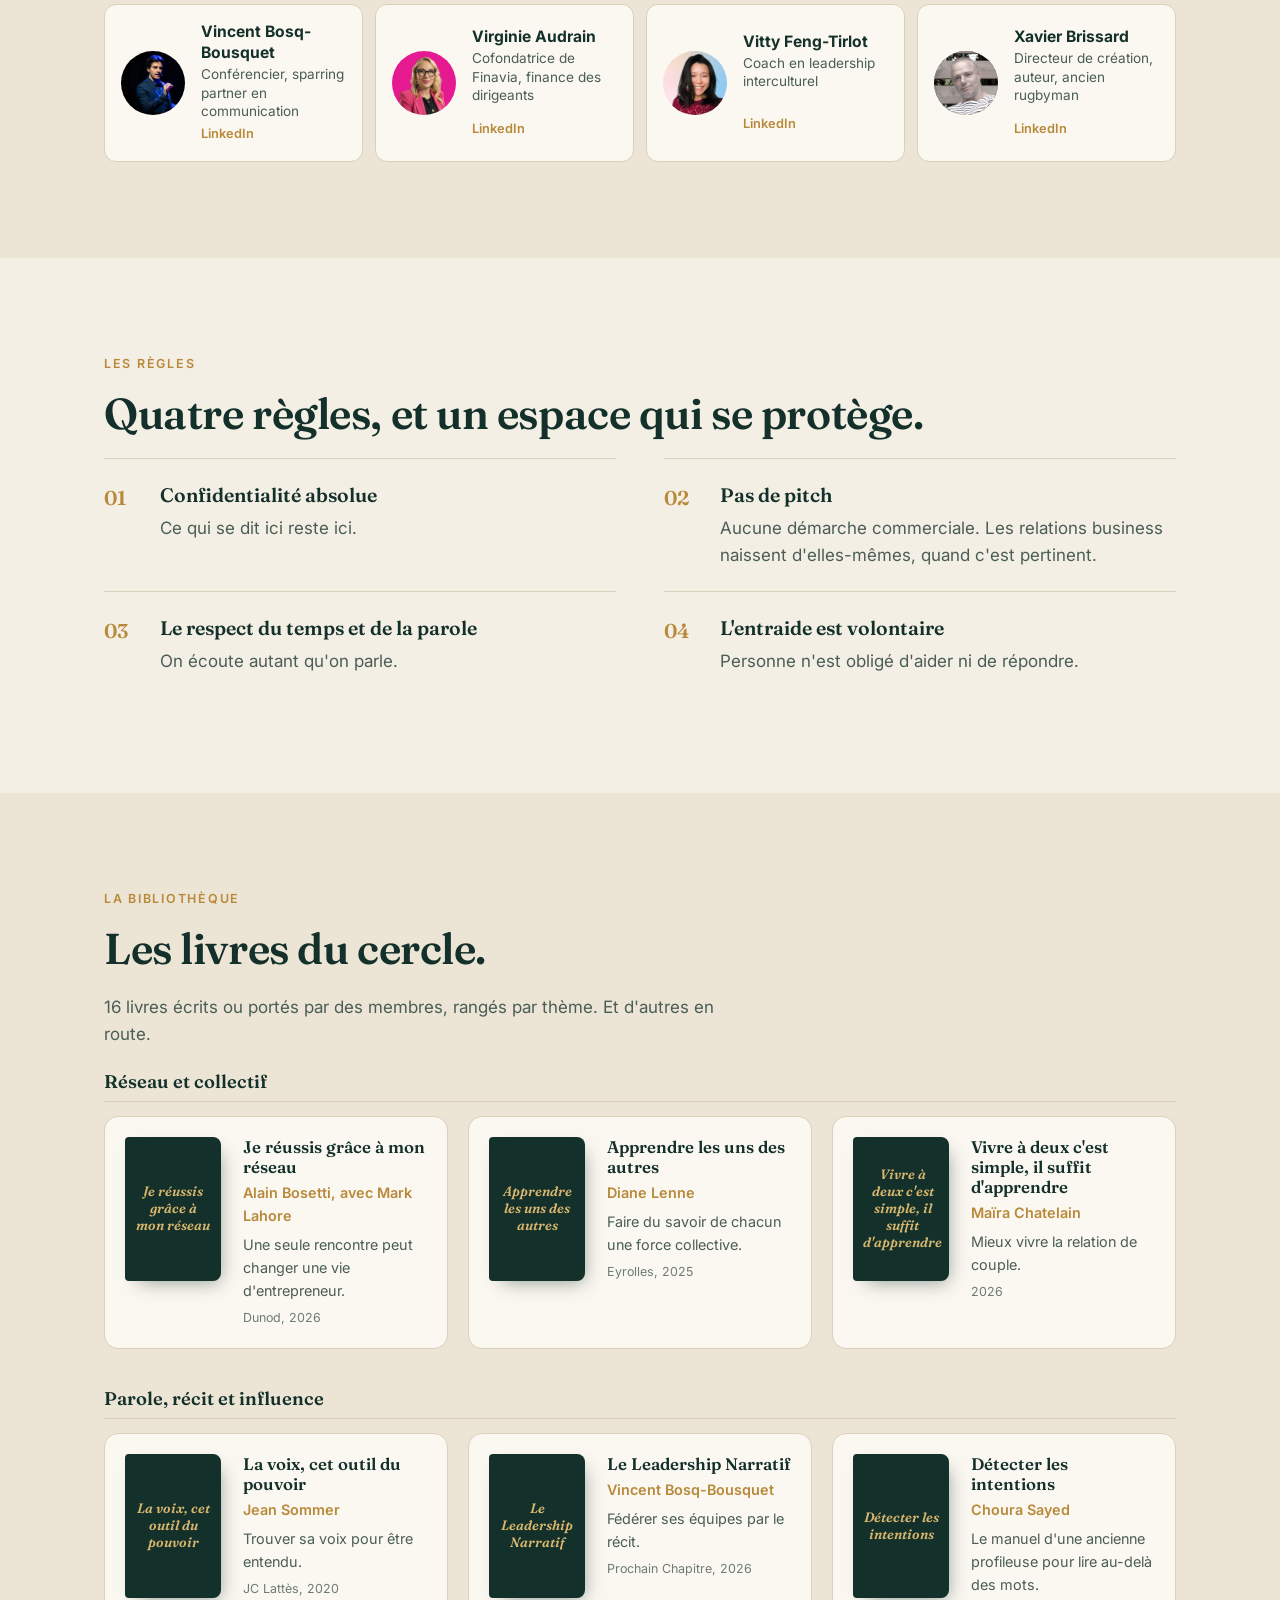
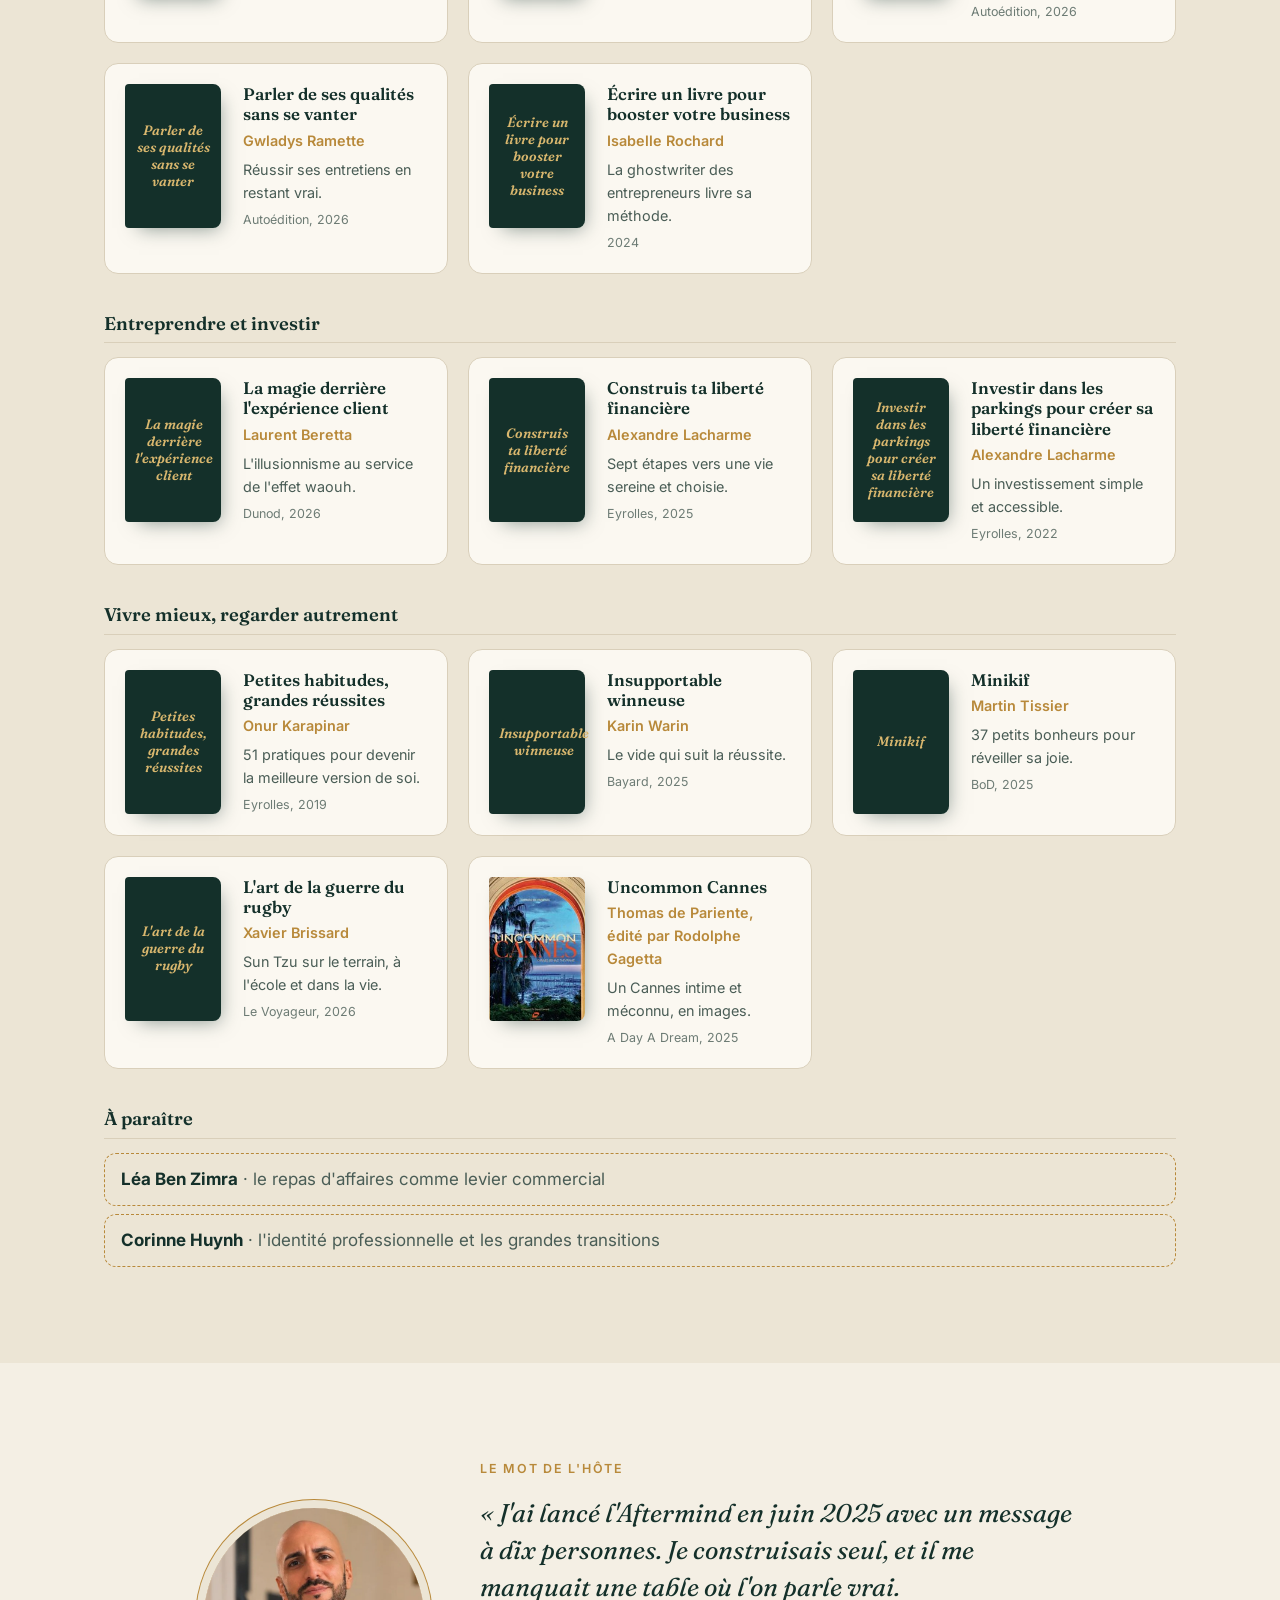
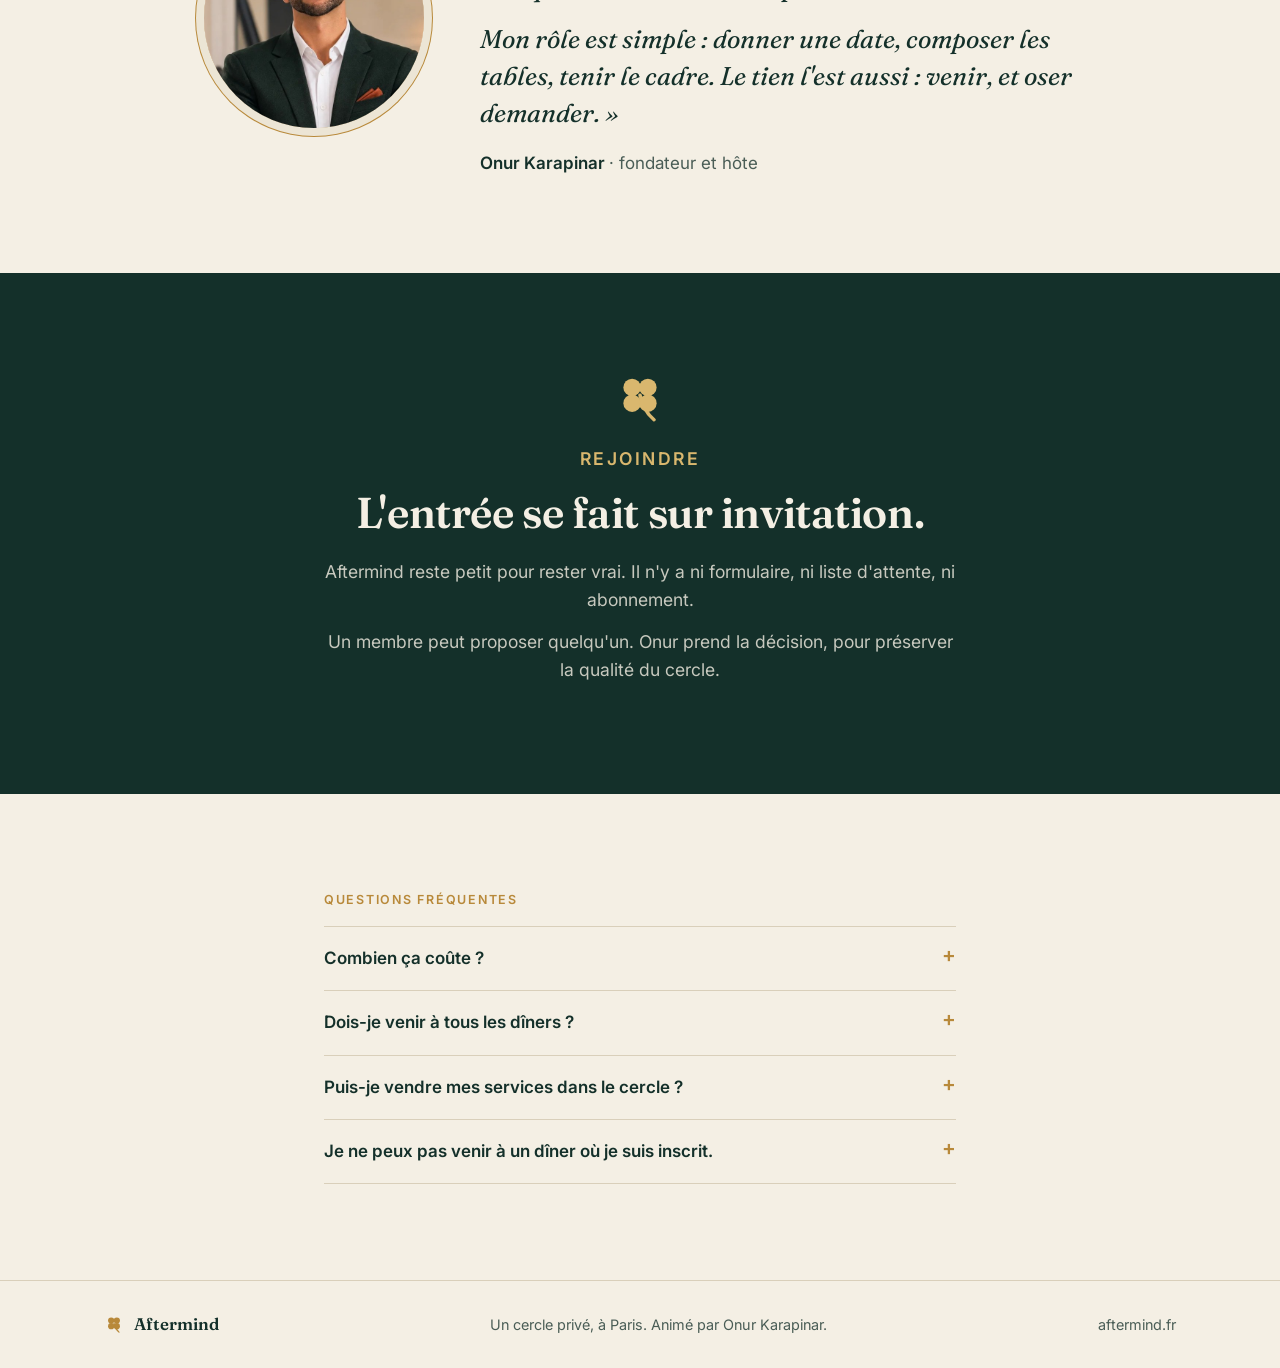
==== commit e75b498f: "Nouvelle photo d'Onur (mot de l'hôte, fiche, mur de visages) Co-Authored-By: Claude Opus 5.5 <norepl" ====
--- a/index.html
+++ b/index.html
@@ -412,7 +412,7 @@
     <!-- Hôte -->
     <section class="block host" aria-label="Le mot de l'hôte">
       <div class="wrap host-inner">
-        <img class="host-photo reveal" src="img/linkedin/onur-karapinar.jpg" alt="Onur Karapinar">
+        <img class="host-photo reveal" src="img/onur-hote.jpg" alt="Onur Karapinar">
         <div class="reveal">
           <p class="kicker">Le mot de l'hôte</p>
           <blockquote class="host-quote">
--- a/style.css
+++ b/style.css
@@ -465,3 +465,4 @@
 .tool .btn-cal { align-self: flex-start; margin-top: auto; }
 .tool-note { font-size: 0.85rem; }
 @media (max-width: 900px) { .tools { grid-template-columns: 1fr; } }
+.host-photo { object-position: center; }
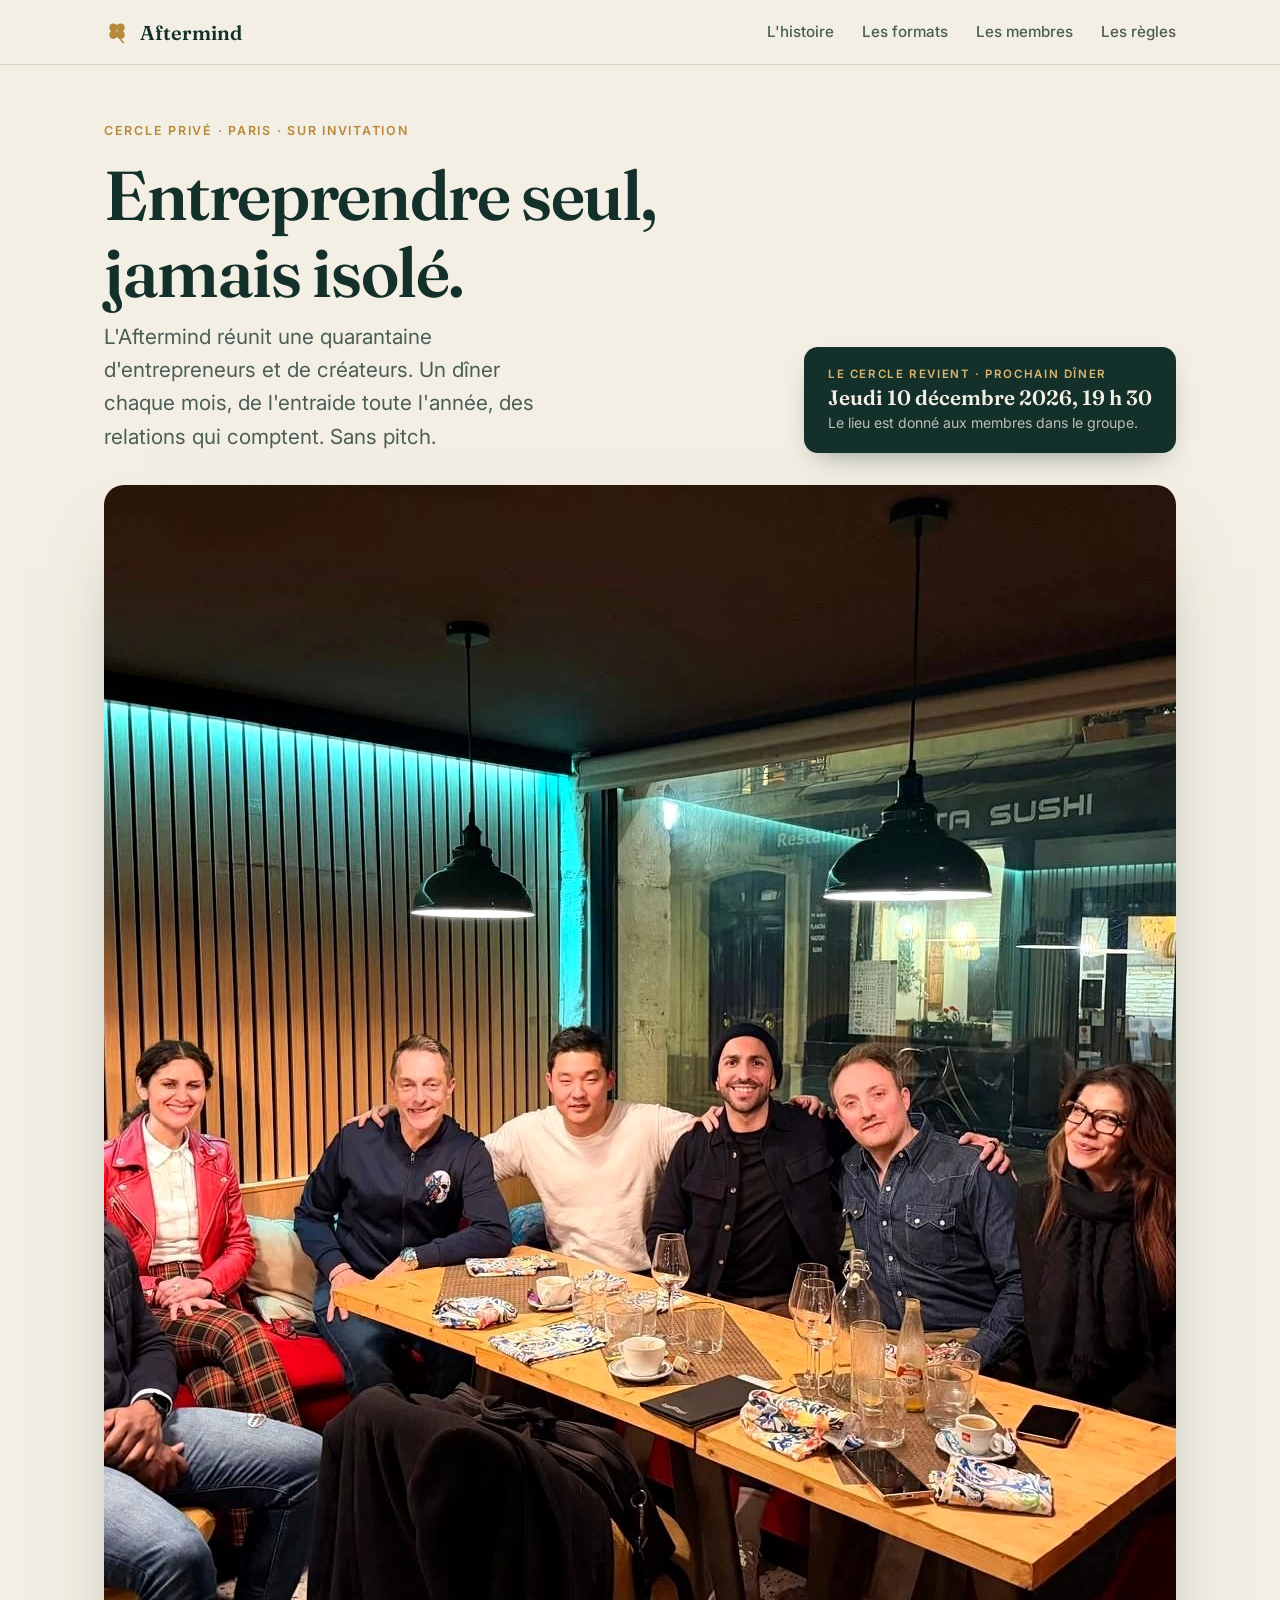
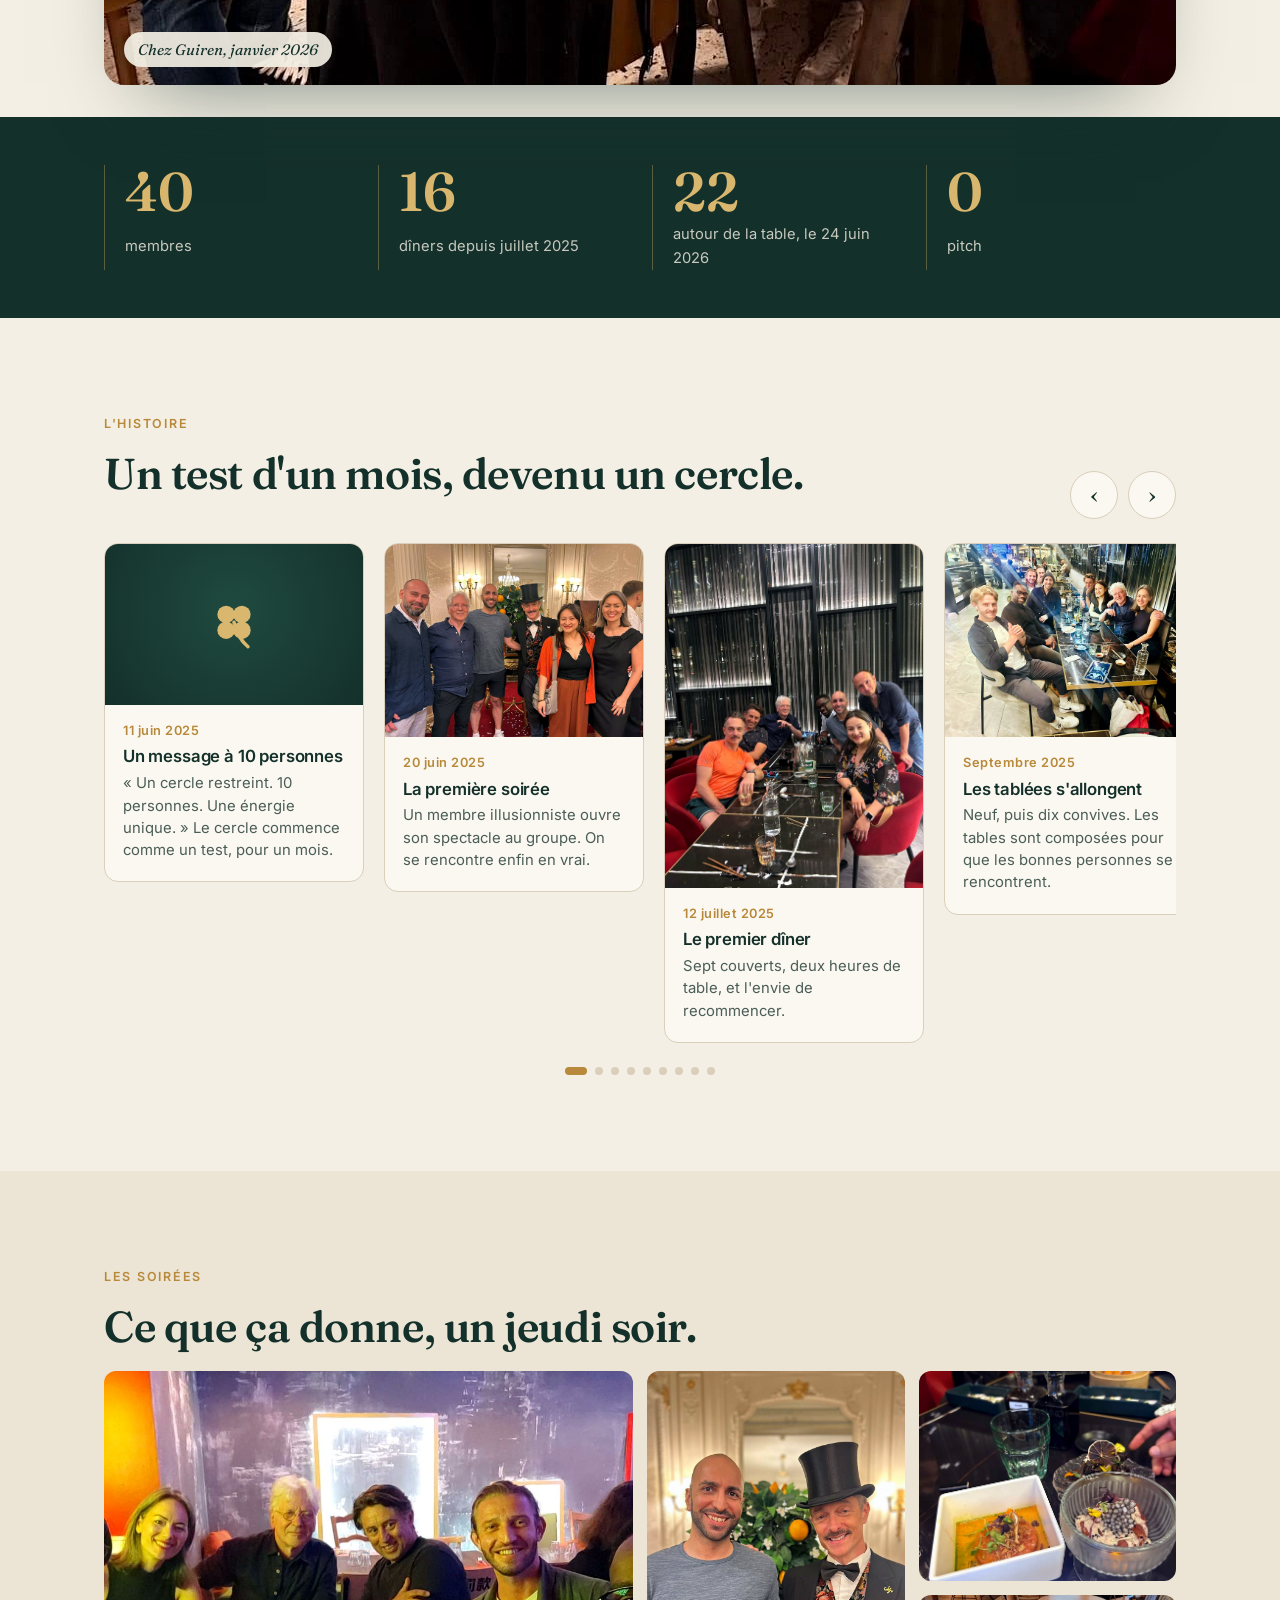
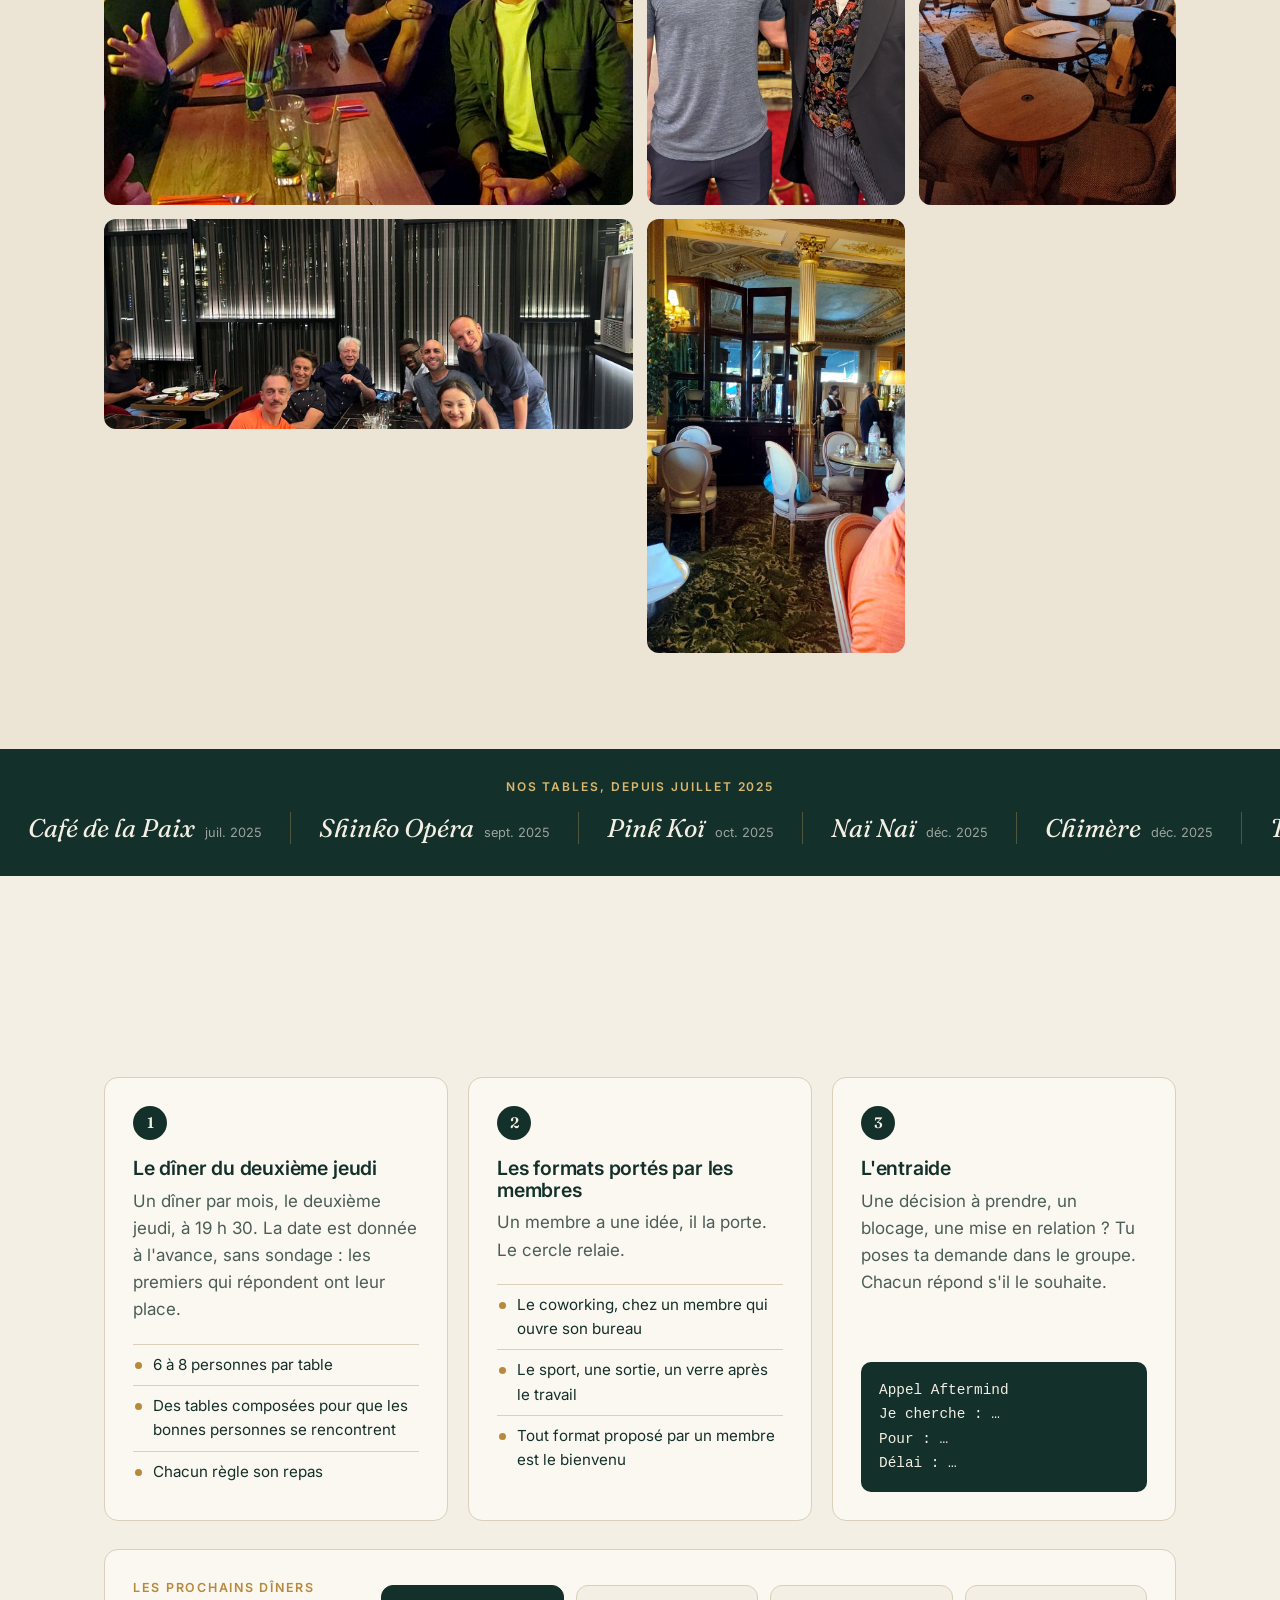
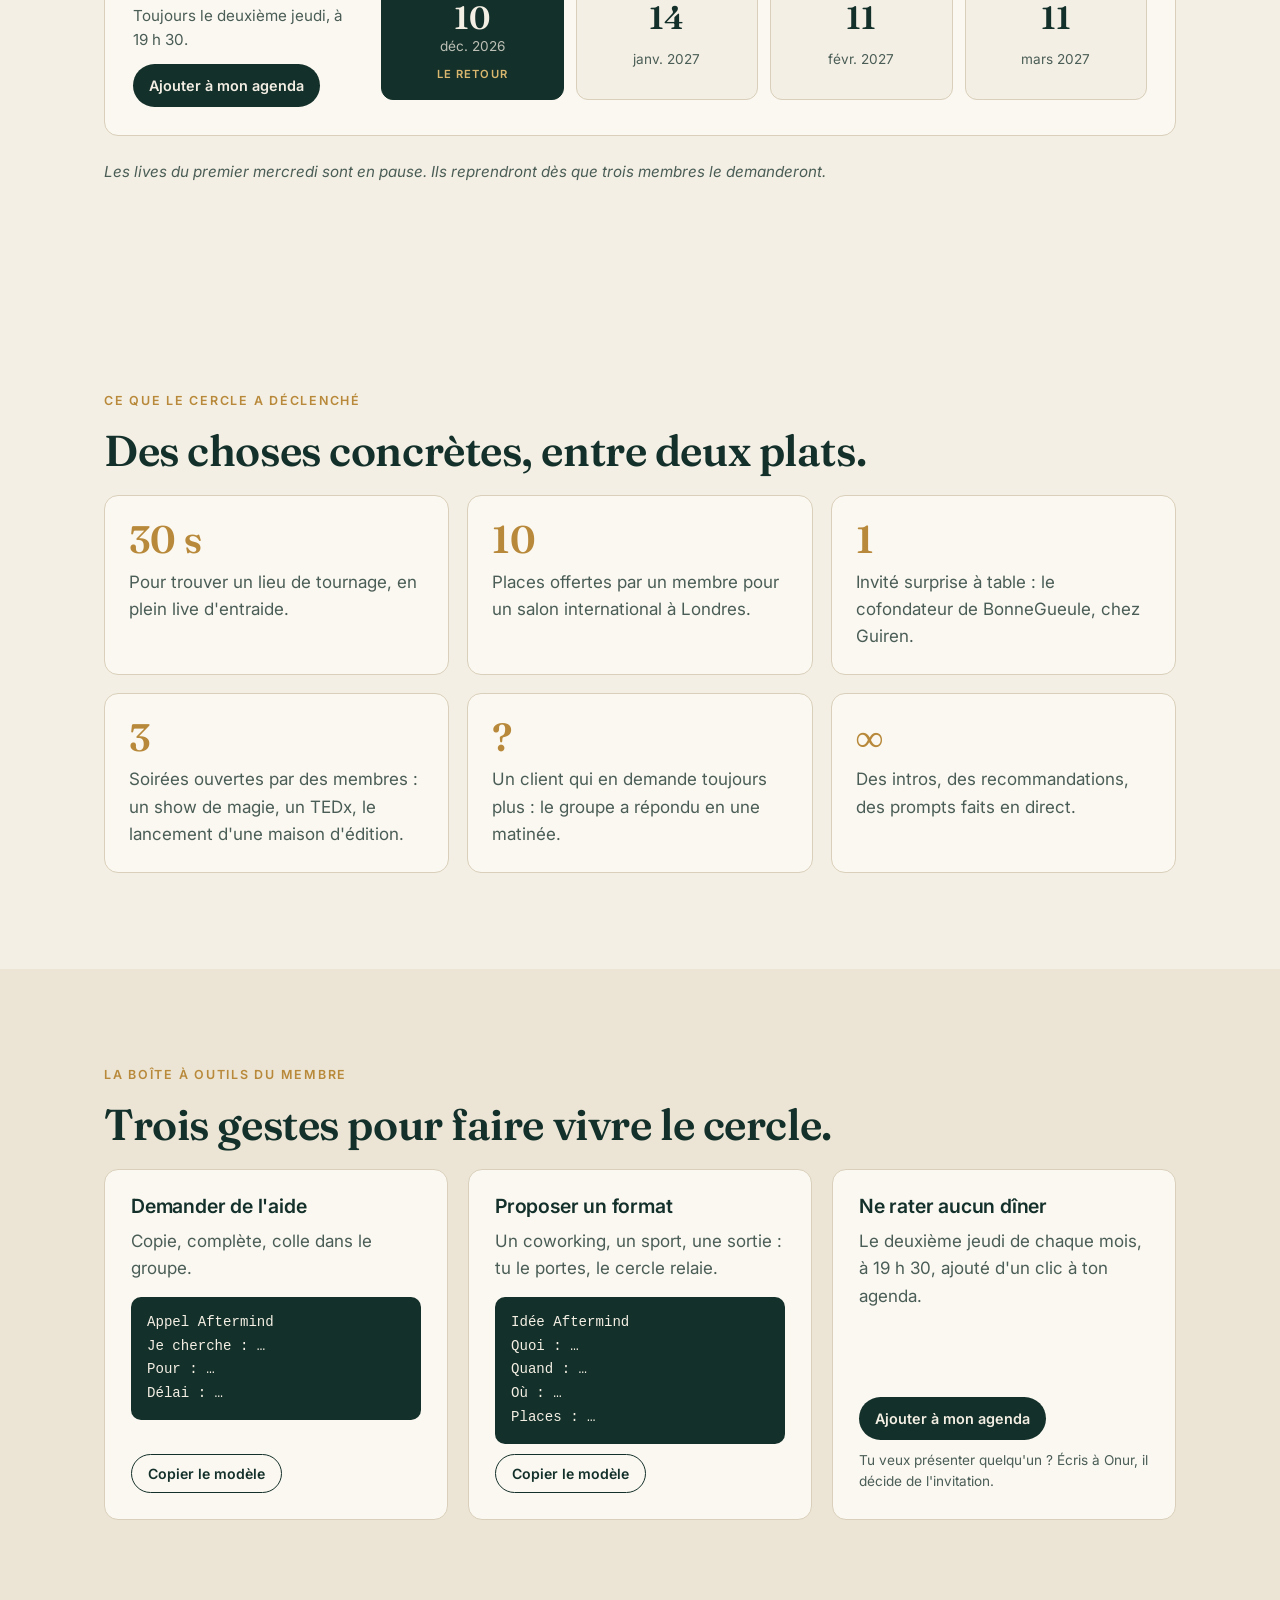
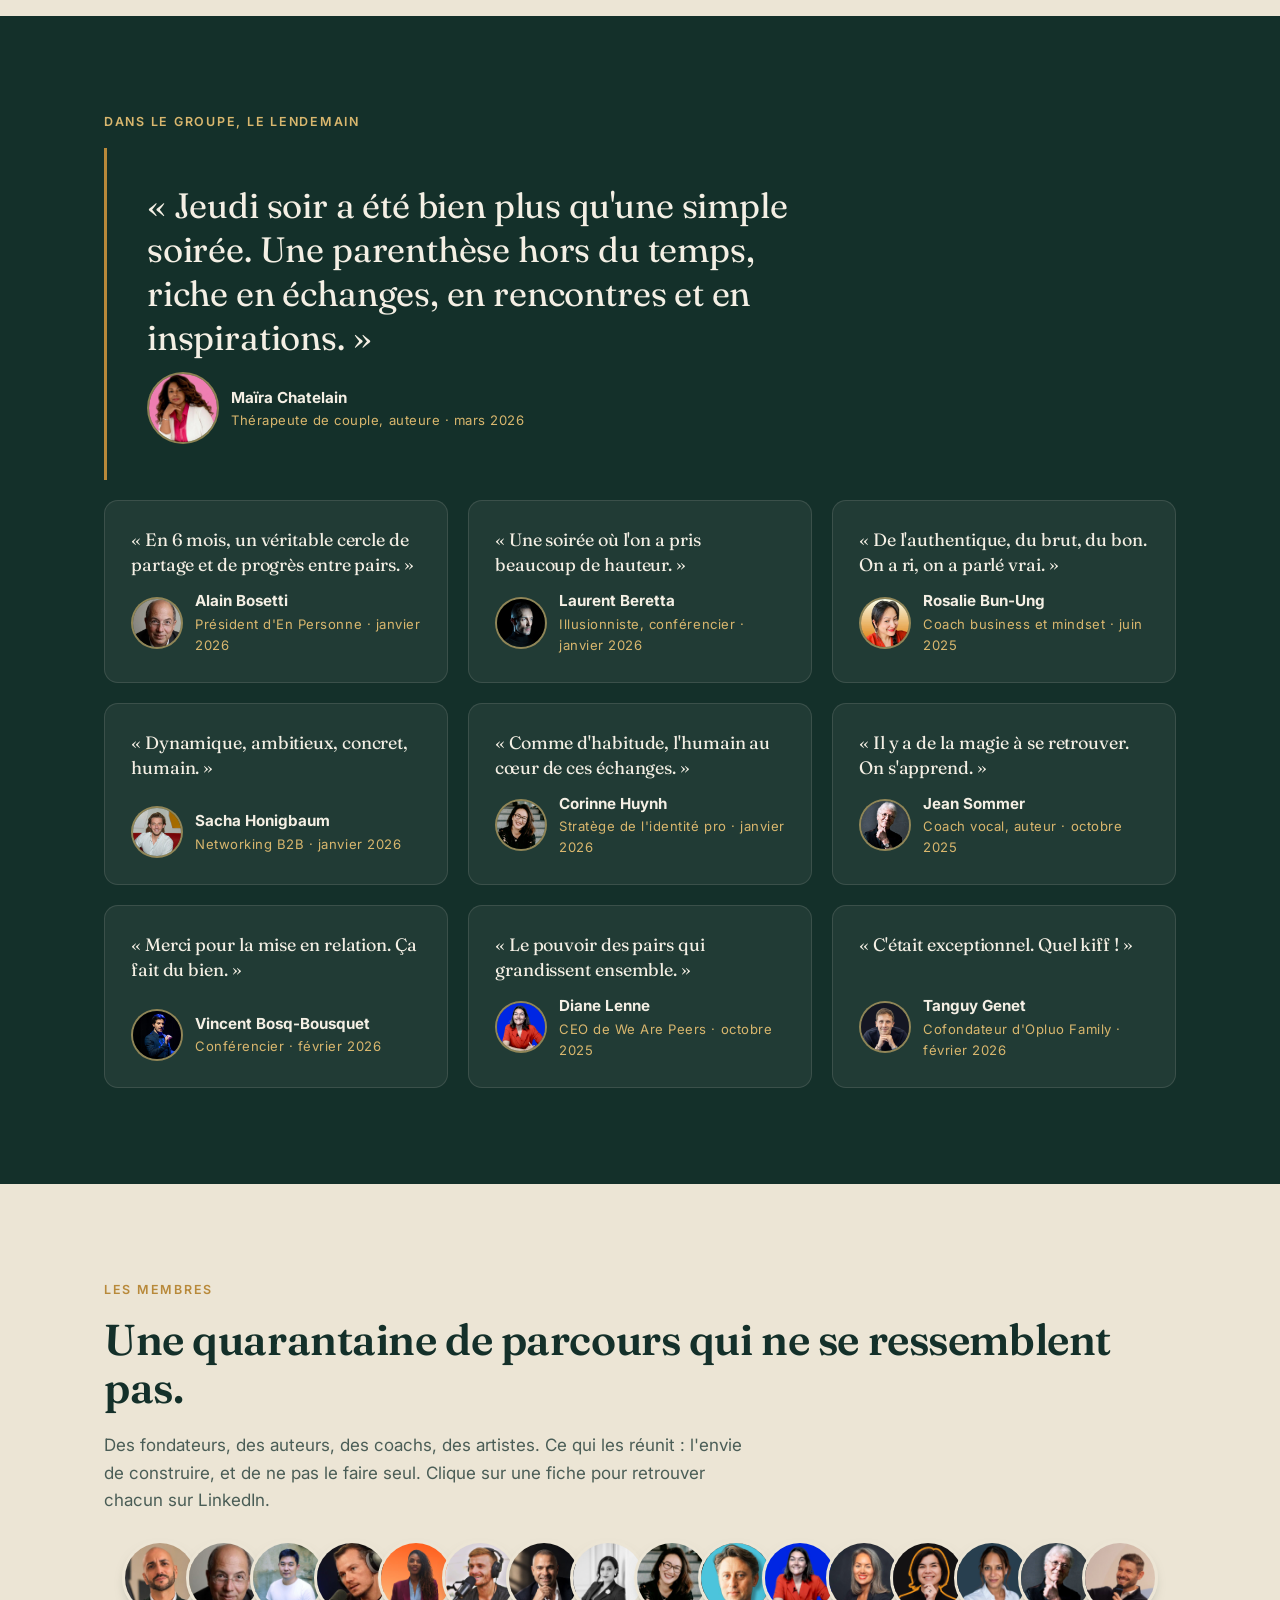
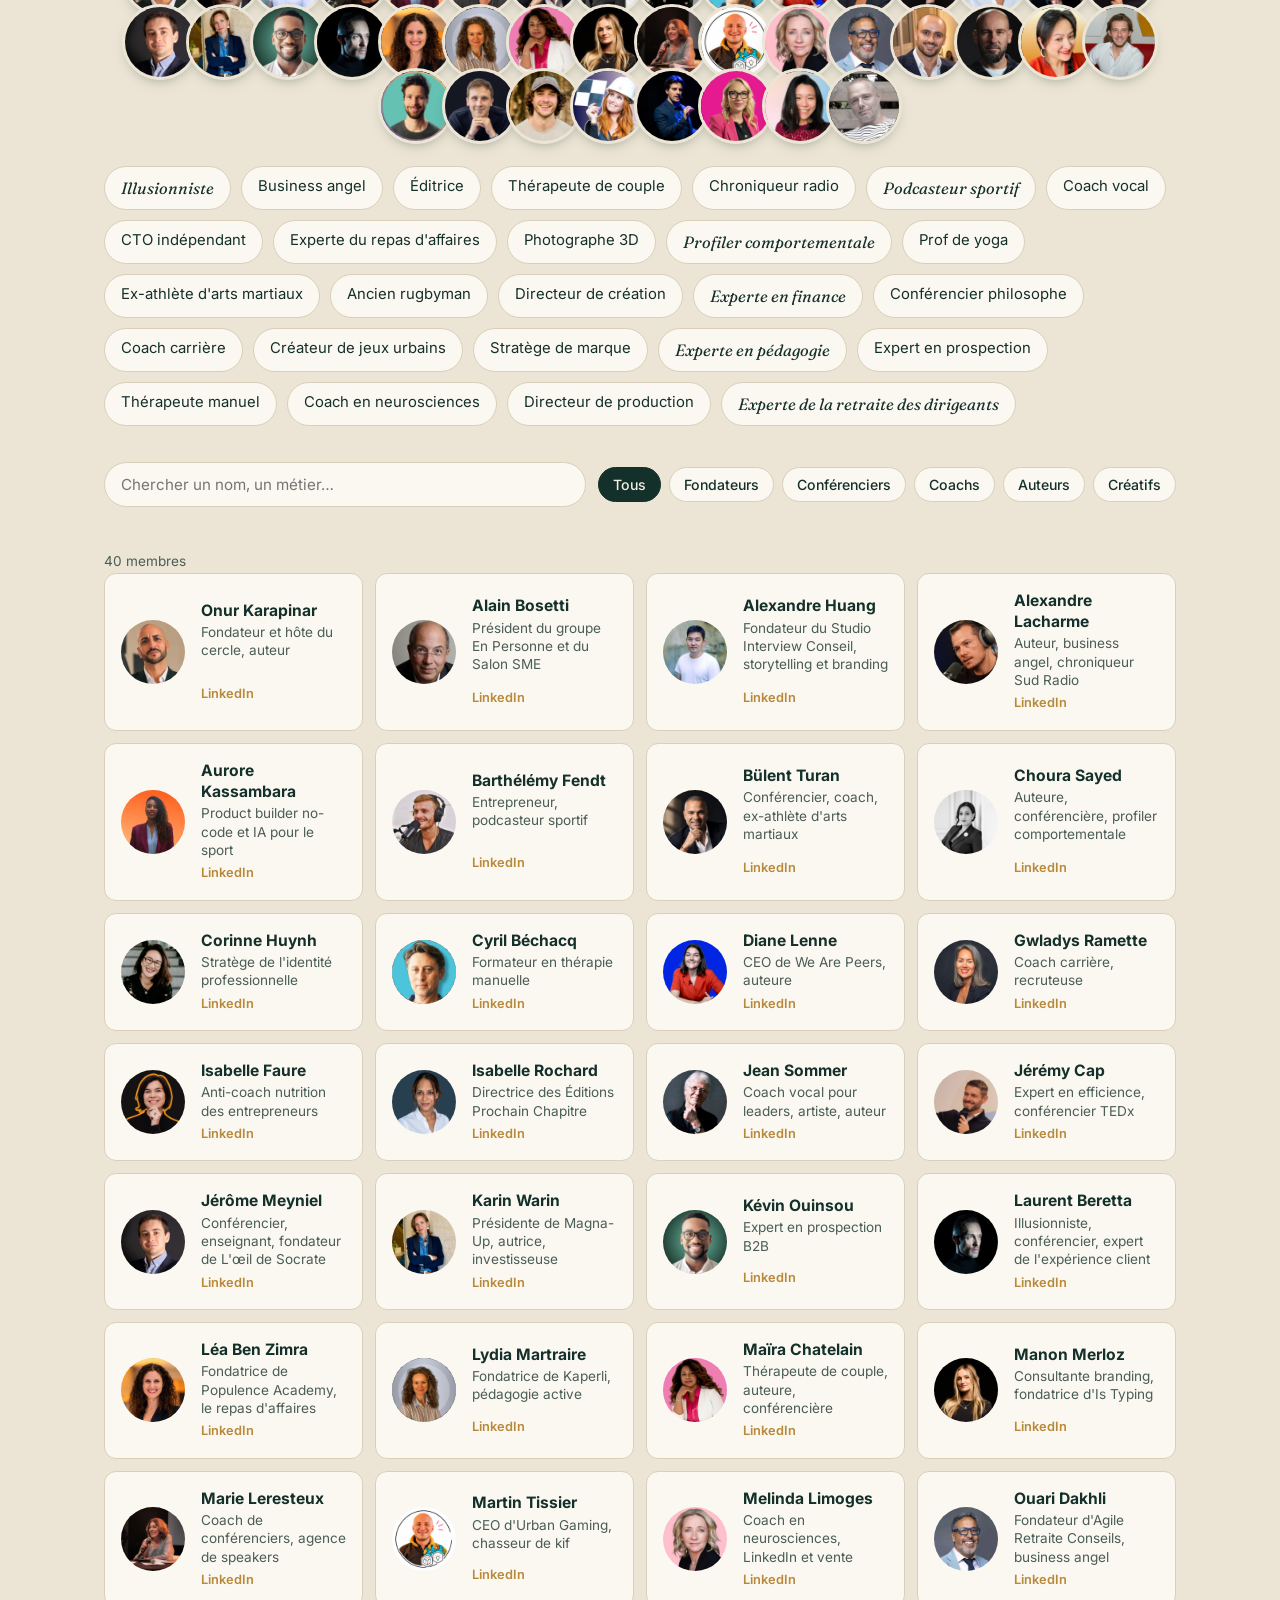
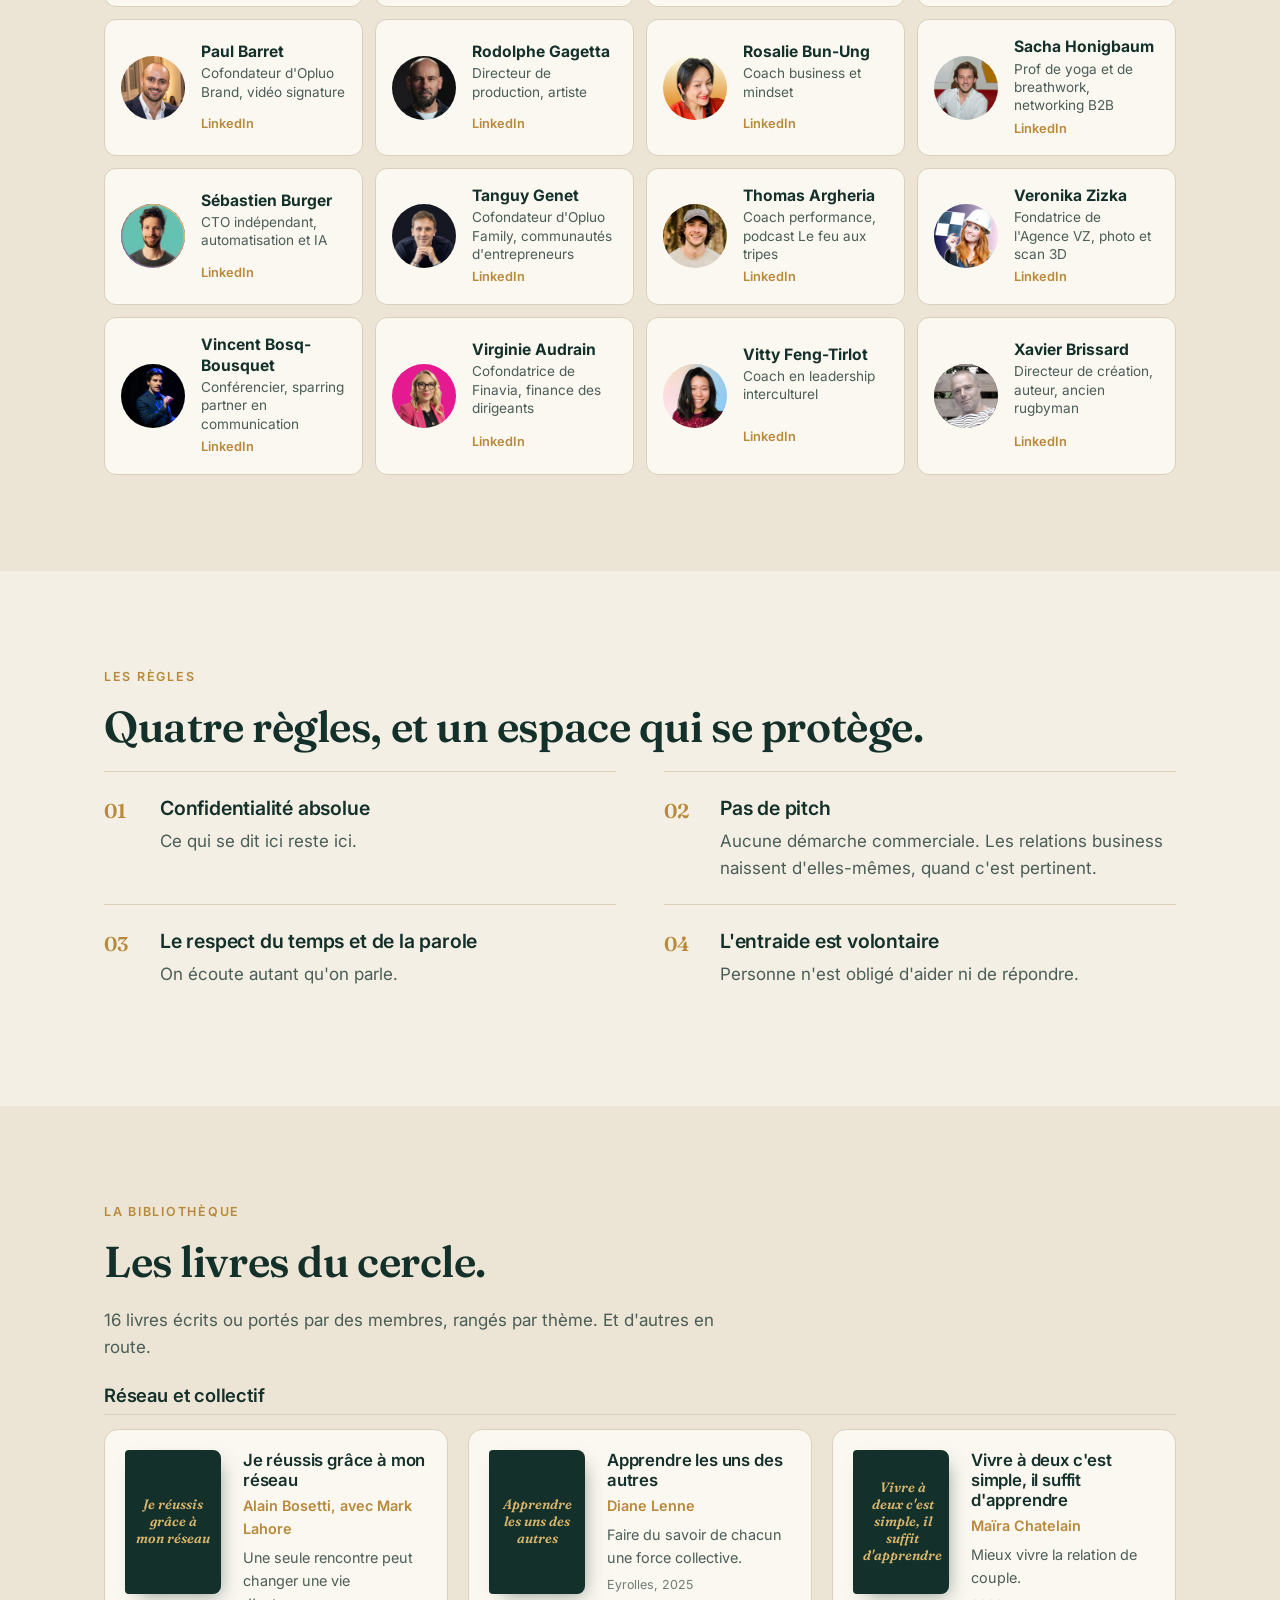
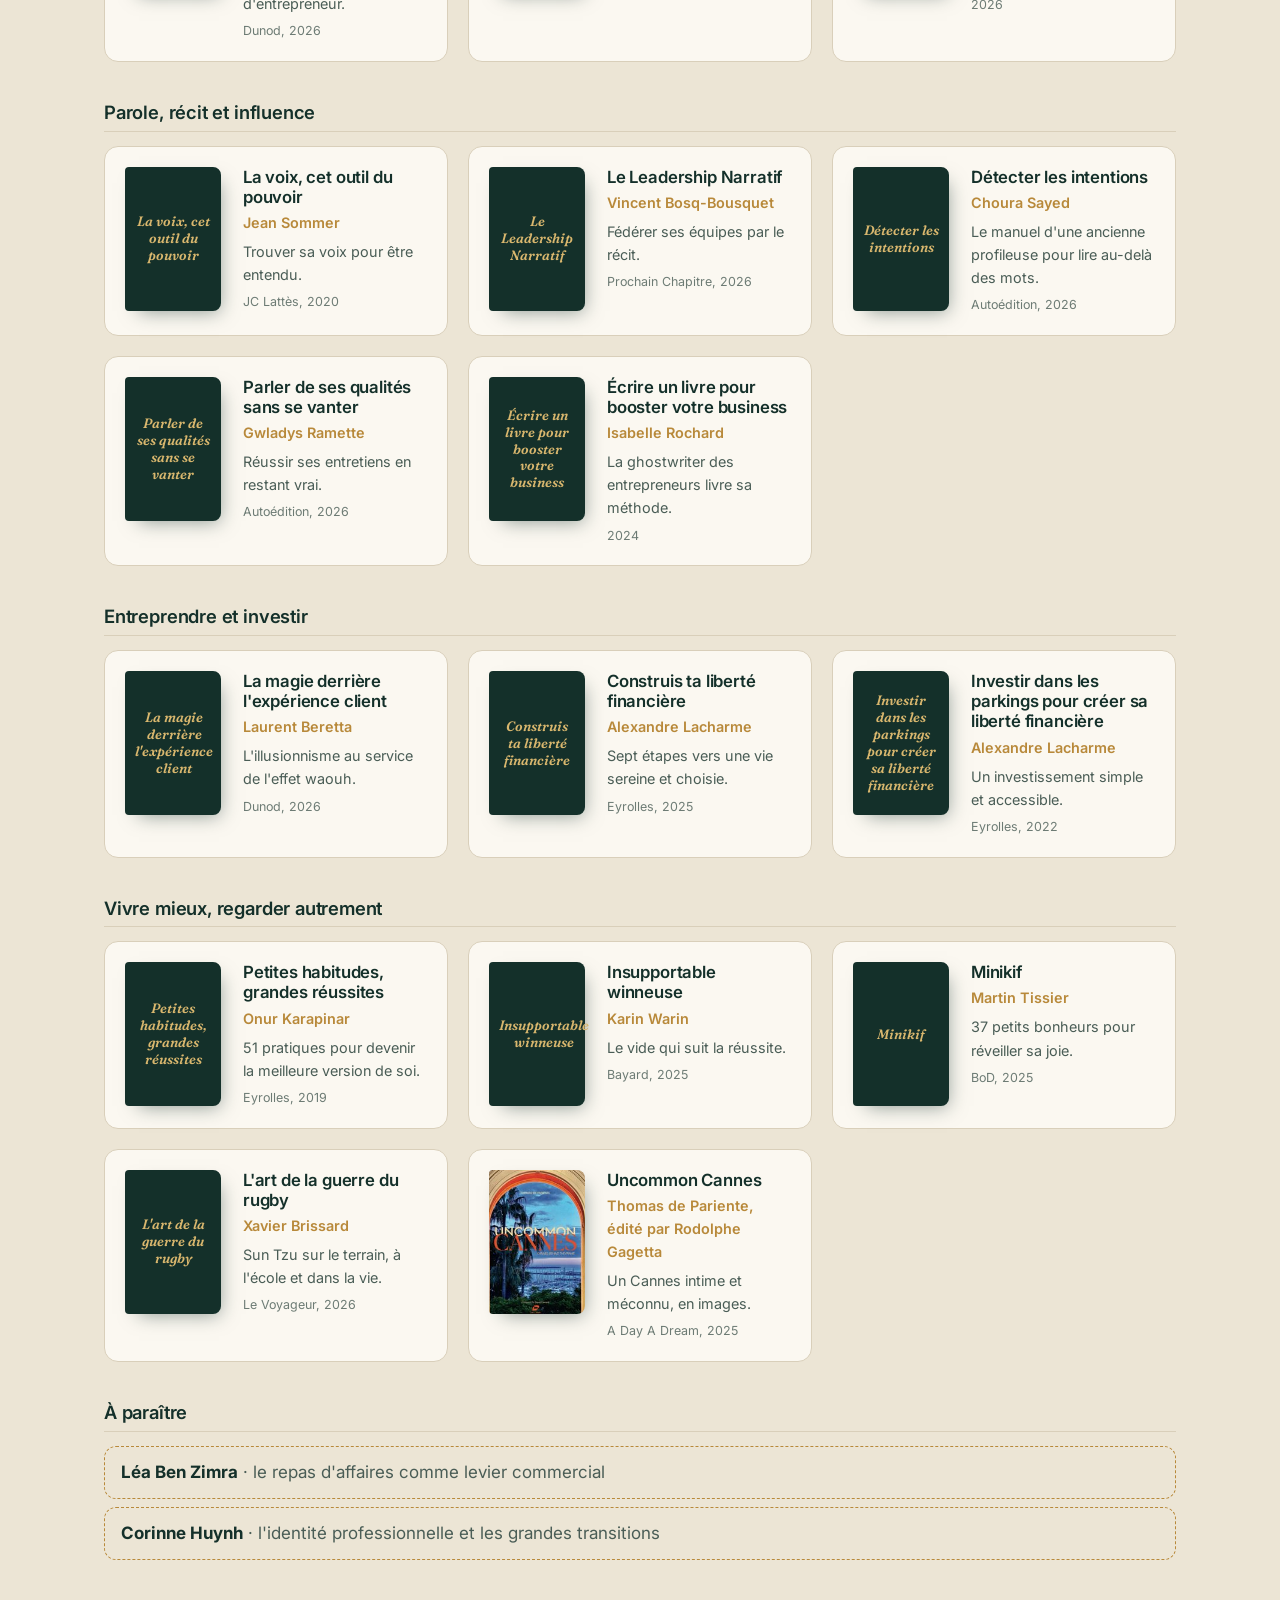
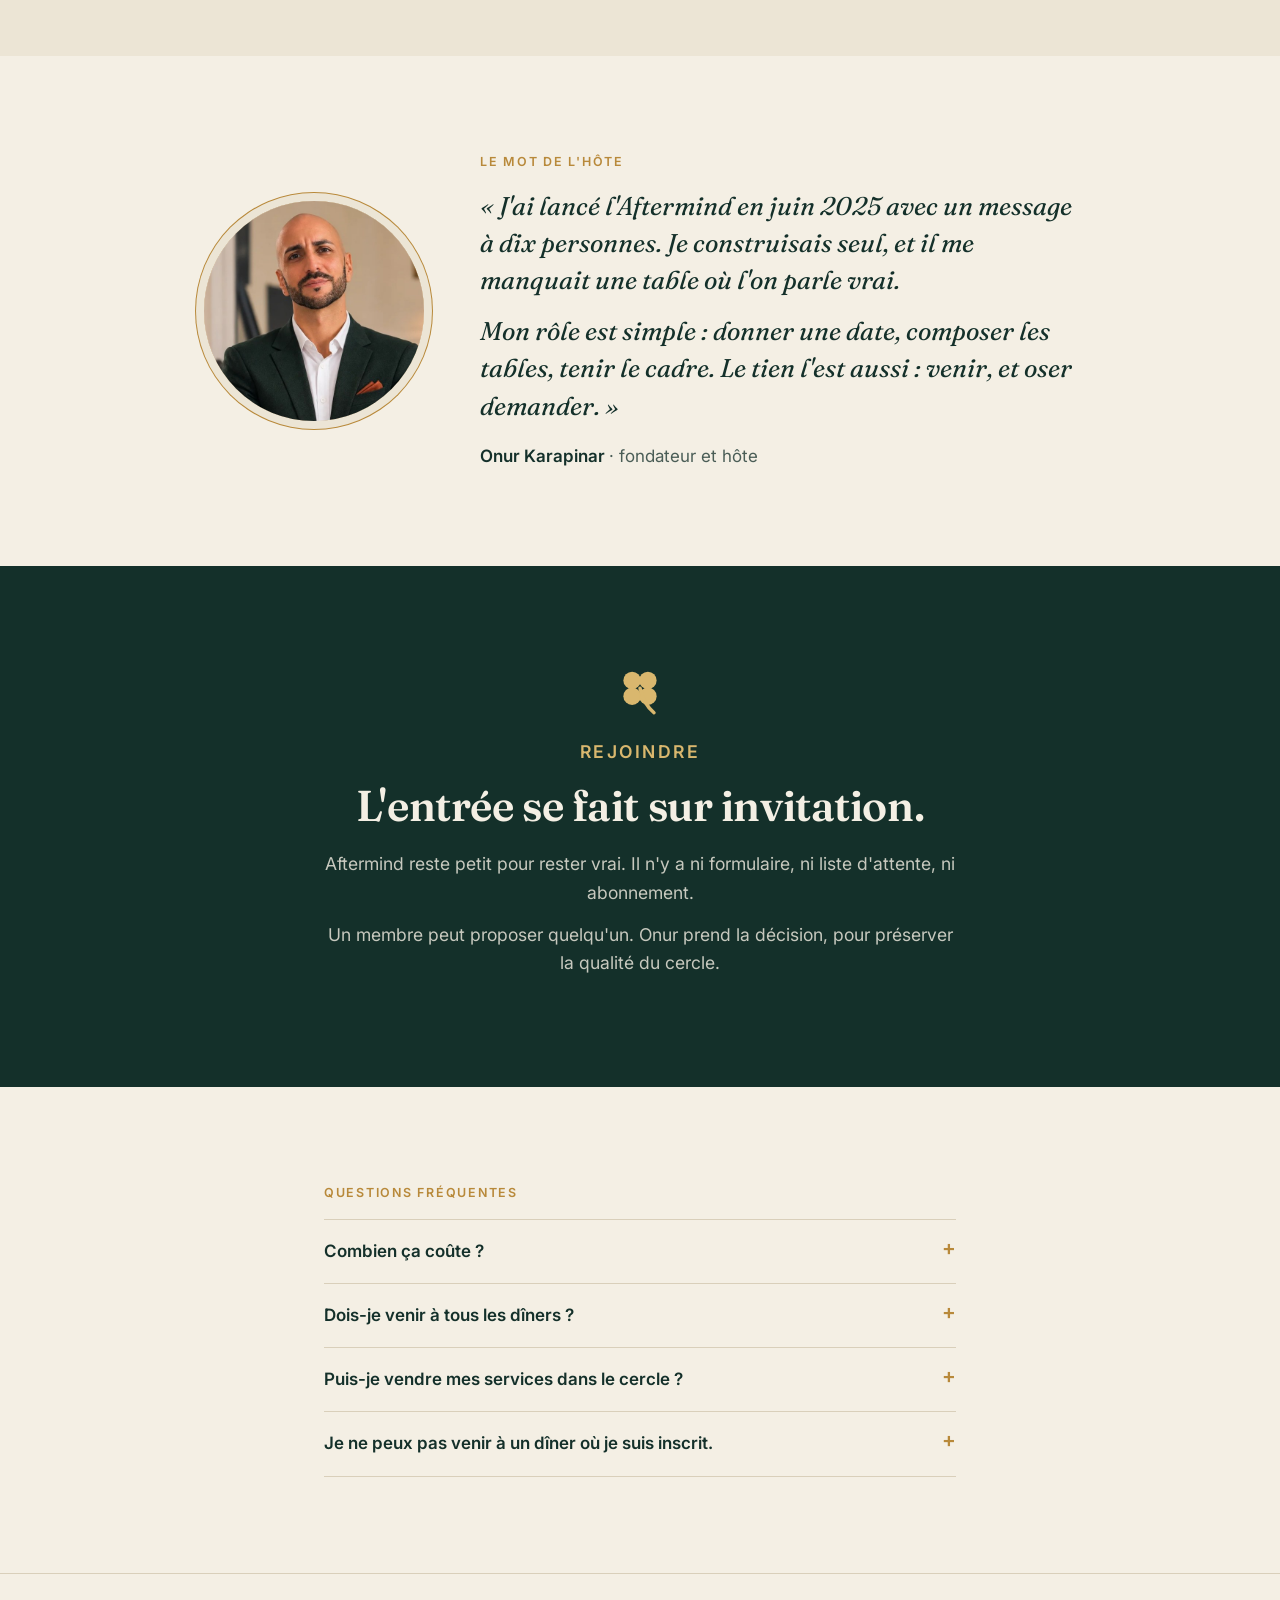
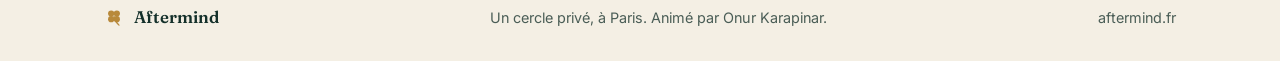
==== commit 40664d5f: "V5 : titre avec bénéfice, ouverture en bannière, histoire compacte, galerie enrichie, 10 témoignages" ====
--- a/index.html
+++ b/index.html
@@ -3,7 +3,7 @@
 <head>
   <meta charset="utf-8">
   <meta name="viewport" content="width=device-width, initial-scale=1">
-  <title>Aftermind | Cercle privé d'entrepreneurs et de créateurs</title>
+  <title>Aftermind | Entreprendre seul, jamais isolé</title>
   <meta name="description" content="Aftermind est un cercle privé d'une quarantaine d'entrepreneurs et de créateurs, à Paris. Un dîner chaque deuxième jeudi, des formats portés par les membres, de l'entraide. L'entrée se fait sur invitation.">
   <!-- Maquette : à retirer le jour de la mise en ligne publique -->
   <meta name="robots" content="noindex, nofollow">
@@ -43,13 +43,13 @@
   <main>
 
     <!-- Ouverture -->
-    <section class="hero-v3">
+    <section class="hero-v3 hero-v5">
       <div class="wrap">
         <div class="hero-v3-text reveal">
-          <p class="eyebrow">Paris · depuis juin 2025 · sur invitation</p>
-          <h1>Un cercle privé d'entrepreneurs et de créateurs.</h1>
+          <p class="eyebrow">Cercle privé · Paris · sur invitation</p>
+          <h1>Entreprendre seul, jamais isolé.</h1>
           <div class="hero-v3-row">
-            <p class="lead">On vient pour créer du lien, s'entraider et avancer ensemble. La confiance d'abord. Le business, s'il vient, vient après.</p>
+            <p class="lead">L'Aftermind réunit une quarantaine d'entrepreneurs et de créateurs. Un dîner chaque mois, de l'entraide toute l'année, des relations qui comptent. Sans pitch.</p>
             <a class="next" href="#calendrier">
               <span class="next-label">Le cercle revient · prochain dîner</span>
               <span class="next-date">Jeudi 10 décembre 2026, 19&nbsp;h&nbsp;30</span>
@@ -135,12 +135,14 @@
         <p class="kicker reveal">Les soirées</p>
         <h2 class="reveal">Ce que ça donne, un jeudi soir.</h2>
         <div class="gallery">
-          <figure class="g-wide g-tall reveal"><img src="img/soirees/soiree-septembre-2025.jpg" alt="Une soirée du cercle, septembre 2025" loading="lazy"></figure>
-          <figure class="g-tall reveal"><img src="img/assiettes.jpg" alt="Des assiettes sur une table sombre" loading="lazy"></figure>
-          <figure class="reveal"><img src="img/soirees/apero-septembre-2026.jpg" alt="Un apéro entre membres, septembre 2026" loading="lazy"></figure>
-          <figure class="g-tall reveal"><img src="img/salle-cafe.jpg" alt="Une salle de café parisien aux moulures dorées" loading="lazy"></figure>
-        </div>
-        <p class="aside reveal">Plus de photos à venir après le dîner du 10 décembre.</p>
+          <figure class="g-wide g-tall reveal"><img src="img/soirees/soiree-septembre-2025.jpg" alt="Une soirée du cercle, septembre 2025" loading="lazy"><figcaption>Shinko Opéra, sept. 2025</figcaption></figure>
+          <figure class="g-tall reveal"><img src="img/soirees/show-de-magie-juin-2025.jpg" alt="Le show de magie de juin 2025" loading="lazy"><figcaption>Show de magie, juin 2025</figcaption></figure>
+          <figure class="reveal"><img src="img/assiettes.jpg" alt="Des assiettes sur une table sombre" loading="lazy"><figcaption>À table</figcaption></figure>
+          <figure class="reveal"><img src="img/soirees/cafe-nelsons-octobre-2025.jpg" alt="Le café avant le dîner, octobre 2025" loading="lazy"><figcaption>Le café d'avant, oct. 2025</figcaption></figure>
+          <figure class="g-wide reveal"><img src="img/soirees/cafe-de-la-paix-juillet-2025.jpg" alt="Le premier dîner, juillet 2025" loading="lazy"><figcaption>Le premier dîner, juil. 2025</figcaption></figure>
+          <figure class="g-tall reveal"><img src="img/salle-cafe.jpg" alt="Une salle de café parisien aux moulures dorées" loading="lazy"><figcaption>Café de la Paix</figcaption></figure>
+          <figure class="g-wide reveal"><img src="img/soirees/apero-septembre-2026.jpg" alt="Un apéro entre membres, septembre 2026" loading="lazy"><figcaption>Apéro spontané, sept. 2026</figcaption></figure>
+        </div>
       </div>
     </section>
 
@@ -267,13 +269,16 @@
       <div class="wrap">
         <p class="kicker reveal">Dans le groupe, le lendemain</p>
         <div class="quotes">
-          <blockquote class="q-big reveal"><p>«&nbsp;De l'authentique, du brut, du bon. On a ri, on a parlé vrai.&nbsp;»</p><footer><span class="q-av" data-slug="rosalie-bun-ung"><img src="img/membres/rosalie-bun-ung.jpg" alt="" loading="lazy"></span><span><strong>Rosalie Bun-Ung</strong><cite>Coach business et mindset · après la première soirée, juin 2025</cite></span></footer></blockquote>
-          <blockquote class="reveal"><p>«&nbsp;Il y a de la magie à se retrouver. On s'apprend.&nbsp;»</p><footer><span class="q-av" data-slug="jean-sommer"><img src="img/membres/jean-sommer.jpg" alt="" loading="lazy"></span><span><strong>Jean Sommer</strong><cite>Coach vocal, auteur · octobre 2025</cite></span></footer></blockquote>
-          <blockquote class="reveal"><p>«&nbsp;Une belle dream team de singularité pétillante.&nbsp;»</p><footer><span class="q-av" data-slug="cyril-bechacq"><img src="img/membres/cyril-bechacq.jpg" alt="" loading="lazy"></span><span><strong>Cyril Béchacq</strong><cite>Thérapeute manuel · juin 2025</cite></span></footer></blockquote>
-          <blockquote class="reveal"><p>«&nbsp;Génial de se retrouver dans un contexte qui incarne si bien le pouvoir des pairs qui grandissent ensemble.&nbsp;»</p><footer><span class="q-av" data-slug="diane-lenne"><img src="img/membres/diane-lenne.jpg" alt="" loading="lazy"></span><span><strong>Diane Lenne</strong><cite>CEO de We Are Peers · octobre 2025</cite></span></footer></blockquote>
-          <blockquote class="reveal"><p>«&nbsp;De bonnes vibes, du bon jus de crâne. What else ?&nbsp;»</p><footer><span class="q-av" data-slug="gwladys-ramette"><img src="img/membres/gwladys-ramette.jpg" alt="" loading="lazy"></span><span><strong>Gwladys Ramette</strong><cite>Coach carrière · septembre 2025</cite></span></footer></blockquote>
-          <blockquote class="reveal"><p>«&nbsp;Ravi à l'idée de revoir des têtes connues et d'en découvrir de nouvelles.&nbsp;»</p><footer><span class="q-av" data-slug="alain-bosetti"><span>AB</span></span><span><strong>Alain Bosetti</strong><cite>Président d'En Personne · décembre 2025</cite></span></footer></blockquote>
-          <blockquote class="reveal"><p>«&nbsp;Une belle première soirée. Bravo pour l'initiative.&nbsp;»</p><footer><span class="q-av" data-slug="rodolphe-gagetta"><span>RG</span></span><span><strong>Rodolphe Gagetta</strong><cite>Directeur de production · juin 2025</cite></span></footer></blockquote>
+          <blockquote class="q-big reveal"><p>«&nbsp;Jeudi soir a été bien plus qu'une simple soirée. Une parenthèse hors du temps, riche en échanges, en rencontres et en inspirations.&nbsp;»</p><footer><span class="q-av" data-slug="maira-chatelain"><span>MC</span></span><span><strong>Maïra Chatelain</strong><cite>Thérapeute de couple, auteure · mars 2026</cite></span></footer></blockquote>
+          <blockquote class="reveal"><p>«&nbsp;En 6 mois, un véritable cercle de partage et de progrès entre pairs.&nbsp;»</p><footer><span class="q-av" data-slug="alain-bosetti"><span>AB</span></span><span><strong>Alain Bosetti</strong><cite>Président d'En Personne · janvier 2026</cite></span></footer></blockquote>
+          <blockquote class="reveal"><p>«&nbsp;Une soirée où l'on a pris beaucoup de hauteur.&nbsp;»</p><footer><span class="q-av" data-slug="laurent-beretta"><span>LB</span></span><span><strong>Laurent Beretta</strong><cite>Illusionniste, conférencier · janvier 2026</cite></span></footer></blockquote>
+          <blockquote class="reveal"><p>«&nbsp;De l'authentique, du brut, du bon. On a ri, on a parlé vrai.&nbsp;»</p><footer><span class="q-av" data-slug="rosalie-bun-ung"><span>RB</span></span><span><strong>Rosalie Bun-Ung</strong><cite>Coach business et mindset · juin 2025</cite></span></footer></blockquote>
+          <blockquote class="reveal"><p>«&nbsp;Dynamique, ambitieux, concret, humain.&nbsp;»</p><footer><span class="q-av" data-slug="sacha-honigbaum"><span>SH</span></span><span><strong>Sacha Honigbaum</strong><cite>Networking B2B · janvier 2026</cite></span></footer></blockquote>
+          <blockquote class="reveal"><p>«&nbsp;Comme d'habitude, l'humain au cœur de ces échanges.&nbsp;»</p><footer><span class="q-av" data-slug="corinne-huynh"><span>CH</span></span><span><strong>Corinne Huynh</strong><cite>Stratège de l'identité pro · janvier 2026</cite></span></footer></blockquote>
+          <blockquote class="reveal"><p>«&nbsp;Il y a de la magie à se retrouver. On s'apprend.&nbsp;»</p><footer><span class="q-av" data-slug="jean-sommer"><span>JS</span></span><span><strong>Jean Sommer</strong><cite>Coach vocal, auteur · octobre 2025</cite></span></footer></blockquote>
+          <blockquote class="reveal"><p>«&nbsp;Merci pour la mise en relation. Ça fait du bien.&nbsp;»</p><footer><span class="q-av" data-slug="vincent-bosq-bousquet"><span>VB</span></span><span><strong>Vincent Bosq-Bousquet</strong><cite>Conférencier · février 2026</cite></span></footer></blockquote>
+          <blockquote class="reveal"><p>«&nbsp;Le pouvoir des pairs qui grandissent ensemble.&nbsp;»</p><footer><span class="q-av" data-slug="diane-lenne"><span>DL</span></span><span><strong>Diane Lenne</strong><cite>CEO de We Are Peers · octobre 2025</cite></span></footer></blockquote>
+          <blockquote class="reveal"><p>«&nbsp;C'était exceptionnel. Quel kiff !&nbsp;»</p><footer><span class="q-av" data-slug="tanguy-genet"><span>TG</span></span><span><strong>Tanguy Genet</strong><cite>Cofondateur d'Opluo Family · février 2026</cite></span></footer></blockquote>
         </div>
       </div>
     </section>
@@ -298,6 +303,17 @@
           <li>Coach en neurosciences</li><li>Directeur de production</li><li>Experte de la retraite des dirigeants</li>
         </ul>
 
+        <div class="finder reveal">
+          <input type="search" id="finder-q" placeholder="Chercher un nom, un métier…" aria-label="Chercher un membre">
+          <div class="chips" id="finder-chips">
+            <button type="button" class="chip on" data-f="">Tous</button>
+            <button type="button" class="chip" data-f="fondat|ceo|président|presidente|cofondat|directrice|directeur">Fondateurs</button>
+            <button type="button" class="chip" data-f="conférenc|speaker|tedx">Conférenciers</button>
+            <button type="button" class="chip" data-f="coach|thérapeute|formateur">Coachs</button>
+            <button type="button" class="chip" data-f="auteur|autrice|auteure|édition">Auteurs</button>
+            <button type="button" class="chip" data-f="artiste|illusion|photo|création|podcast|production|branding|vidéo">Créatifs</button>
+          </div>
+        </div>
         <div id="fiches" class="fiches" hidden>
           <p class="fiches-note" id="fiches-note"></p>
           <ul class="fiches-grid" id="fiches-grid"></ul>
--- a/style.css
+++ b/style.css
@@ -466,3 +466,42 @@
 .tool-note { font-size: 0.85rem; }
 @media (max-width: 900px) { .tools { grid-template-columns: 1fr; } }
 .host-photo { object-position: center; }
+
+/* ===== Version 5 ===== */
+/* Titres intermédiaires en sans-serif, plus lisibles */
+h3, .slide-body h3, .book h4 { font-family: "Inter", system-ui, sans-serif; font-weight: 600; letter-spacing: -0.01em; }
+
+/* Ouverture : bannière */
+.hero-v5 { padding: 56px 0 32px; }
+.hero-v5 h1 { font-size: clamp(2.4rem, 5.4vw, 4.4rem); max-width: 16ch; }
+.hero-v5 .hero-v3-photo { margin-top: 32px; }
+.hero-v5 .hero-v3-photo img { aspect-ratio: 21 / 8; object-position: center 60%; border-radius: 20px; }
+@media (max-width: 900px) { .hero-v5 .hero-v3-photo img { aspect-ratio: 16 / 9; } }
+
+/* Histoire plus compacte */
+.story { grid-auto-columns: minmax(260px, 27%); align-items: start; }
+.slide-media { aspect-ratio: 16 / 10; }
+.slide-body { padding: 16px 18px 20px; }
+.slide-body h3 { font-size: 1.05rem; margin-bottom: 6px; }
+.slide-body p { font-size: 0.93rem; line-height: 1.5; }
+.slide-mark svg { width: 56px; height: 56px; }
+@media (max-width: 640px) { .story { grid-auto-columns: 80%; } }
+
+/* Galerie : légendes */
+.gallery figure { position: relative; }
+.gallery figcaption { position: absolute; left: 10px; bottom: 10px; padding: 4px 10px; border-radius: 999px; background: rgba(20, 48, 42, .75); color: #FBF8F1; font-size: 0.75rem; opacity: 0; transform: translateY(4px); transition: opacity .25s ease, transform .25s ease; }
+.gallery figure:hover figcaption { opacity: 1; transform: none; }
+@media (hover: none) { .gallery figcaption { opacity: 1; transform: none; } }
+
+/* Citations : grille 3 x 3 */
+.quotes blockquote p { font-size: 1.12rem; }
+
+/* Membres : recherche et filtres */
+.finder { margin-top: 36px; display: flex; flex-wrap: wrap; gap: 12px; align-items: center; }
+.finder input { flex: 1 1 260px; padding: 12px 16px; border-radius: 999px; border: 1px solid var(--line); background: var(--card); font: 400 0.95rem "Inter", sans-serif; color: var(--ink); }
+.finder input:focus { outline: 2px solid var(--accent); outline-offset: 1px; }
+.chips { display: flex; flex-wrap: wrap; gap: 8px; }
+.chip { padding: 8px 14px; border-radius: 999px; border: 1px solid var(--line); background: var(--card); color: var(--ink); font: 500 0.88rem "Inter", sans-serif; cursor: pointer; }
+.chip.on, .chip:hover { background: var(--ink); color: var(--bg); border-color: var(--ink); }
+.fiche.hide { display: none; }
+.fiches-count { font-size: 0.85rem; color: var(--ink-soft); margin: 12px 0 0; }
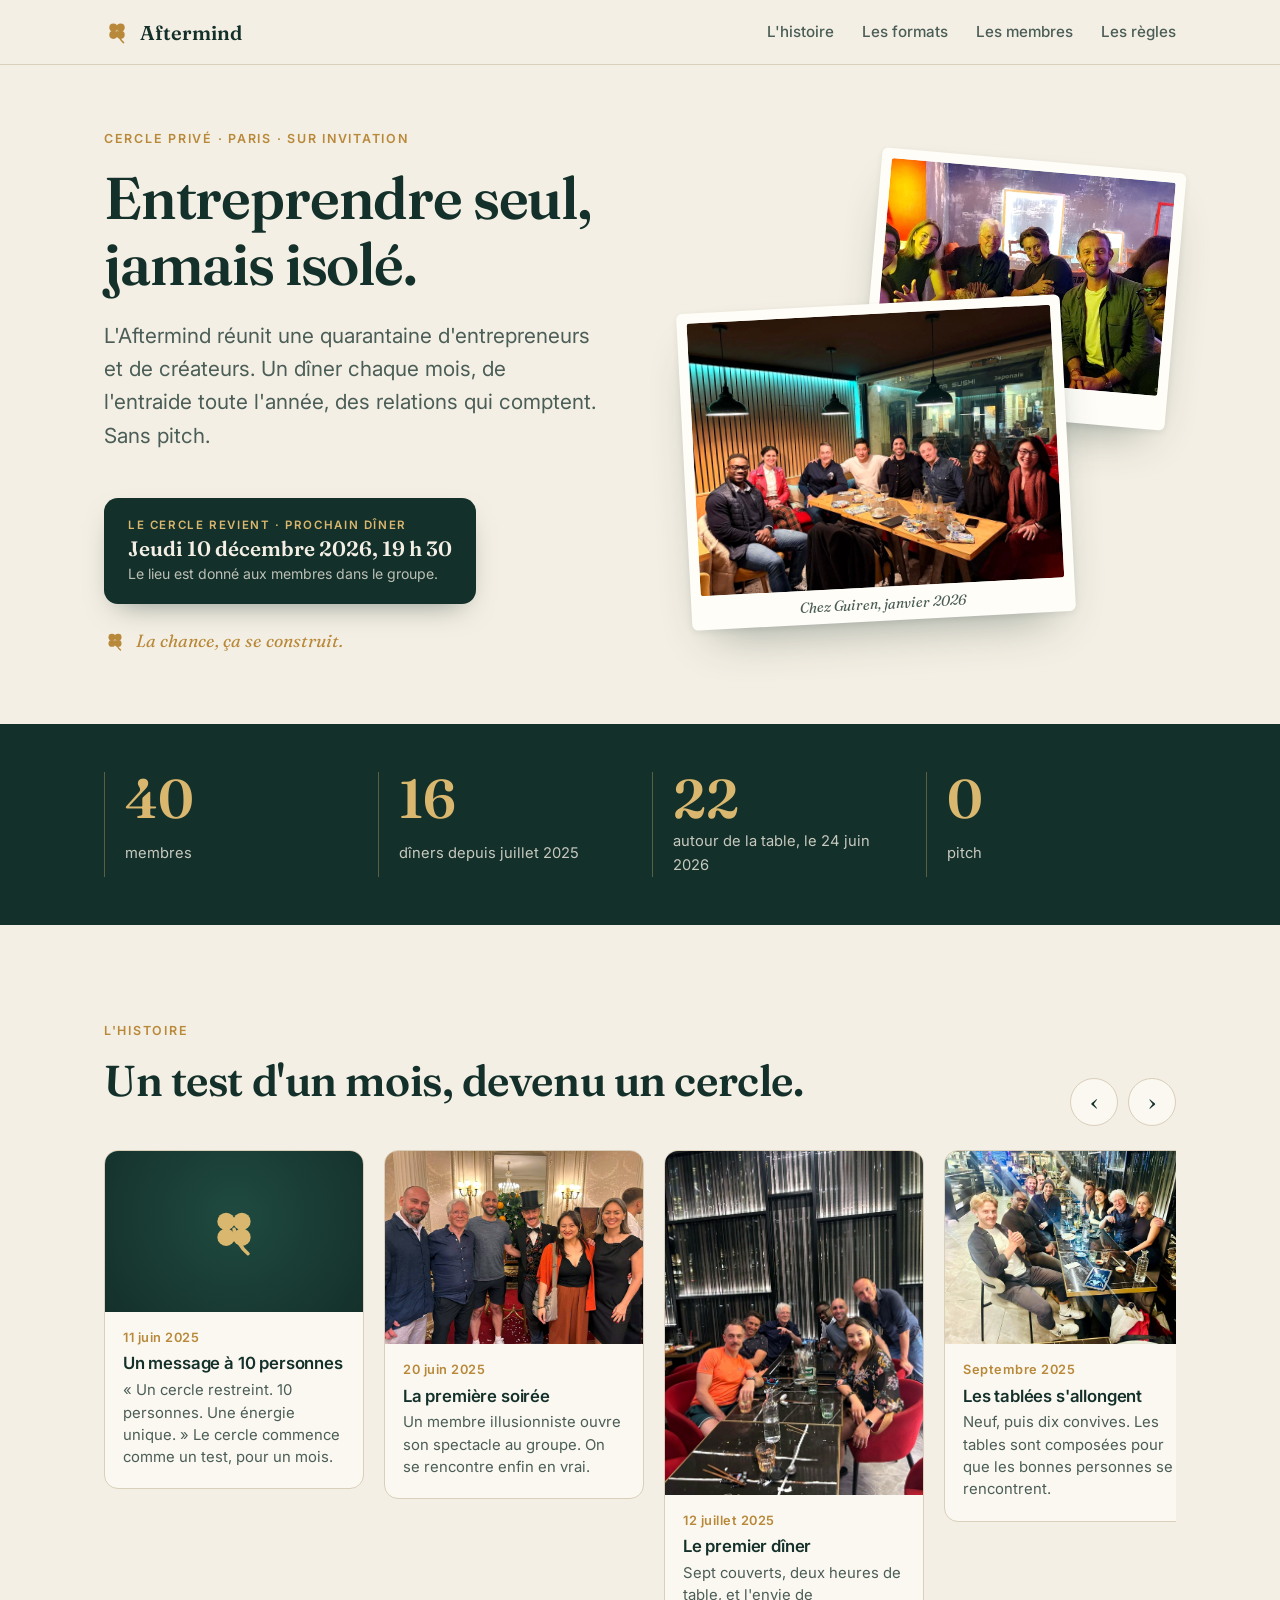
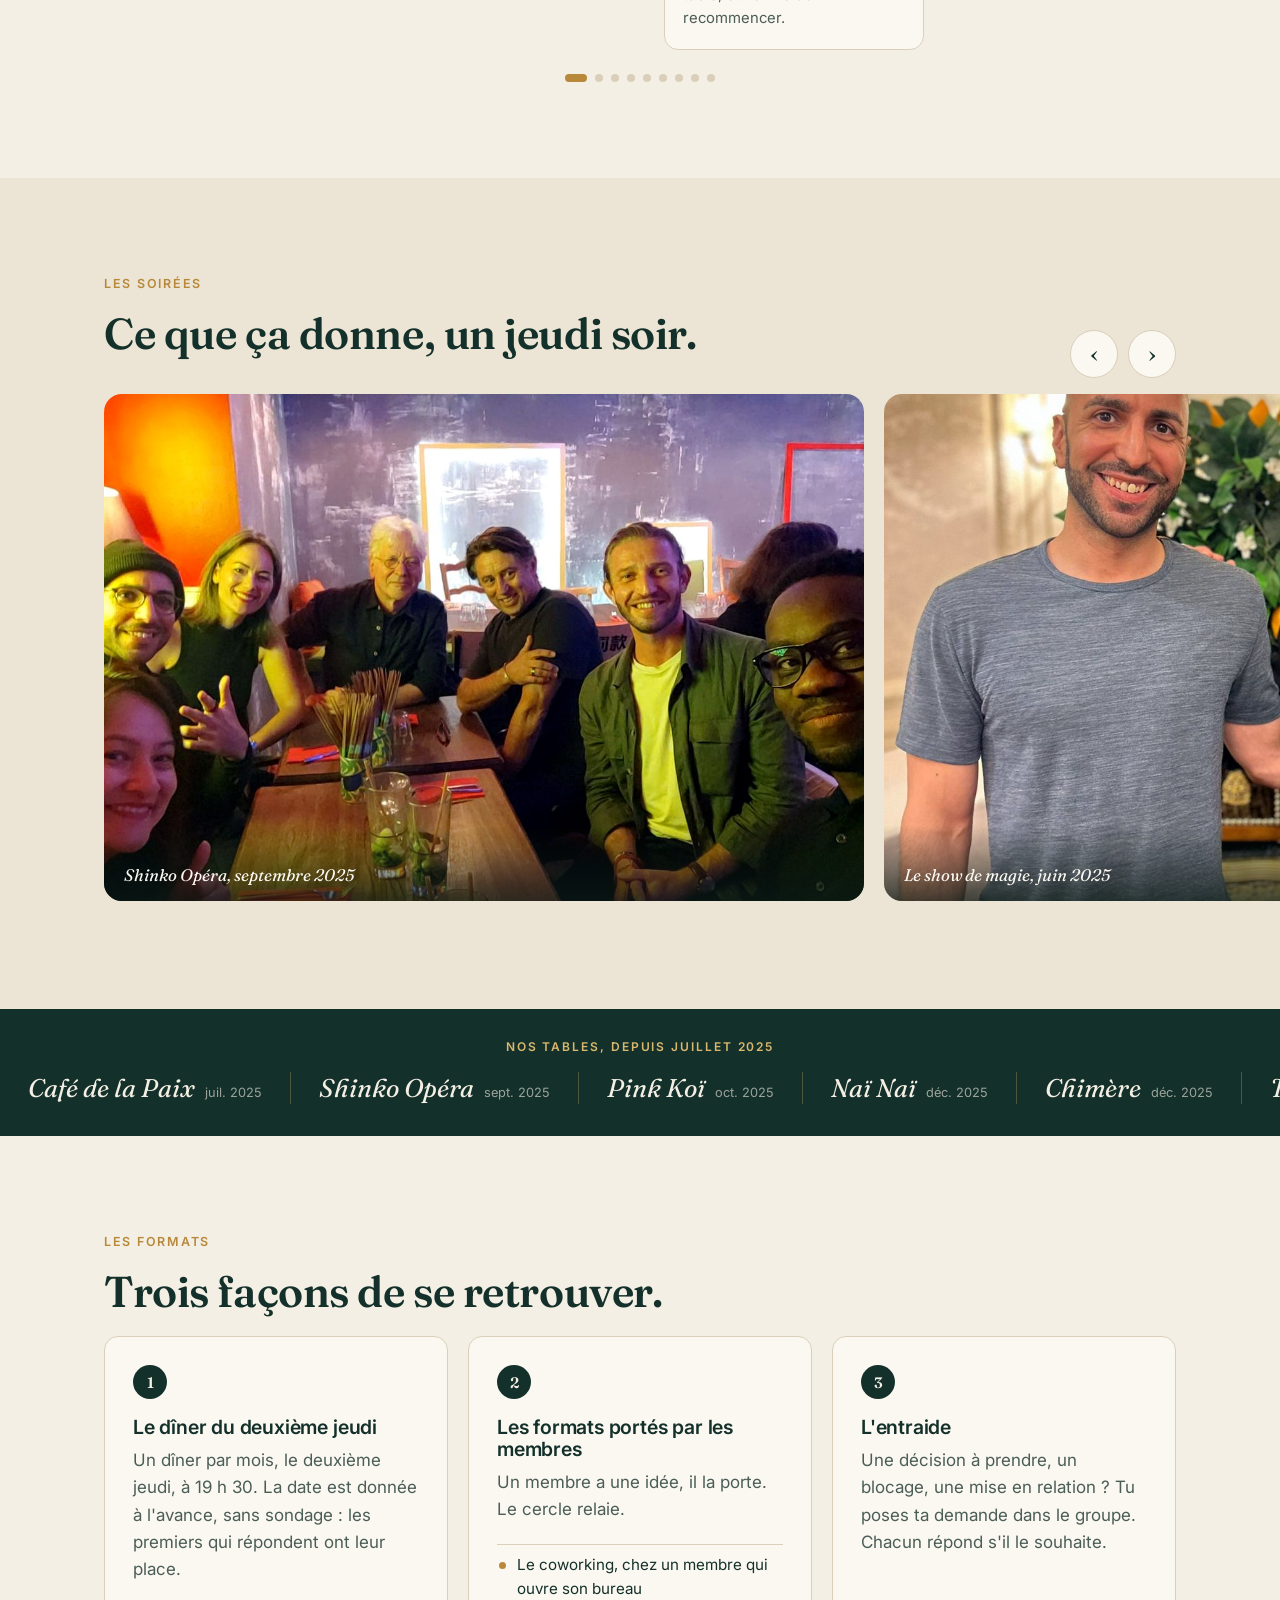
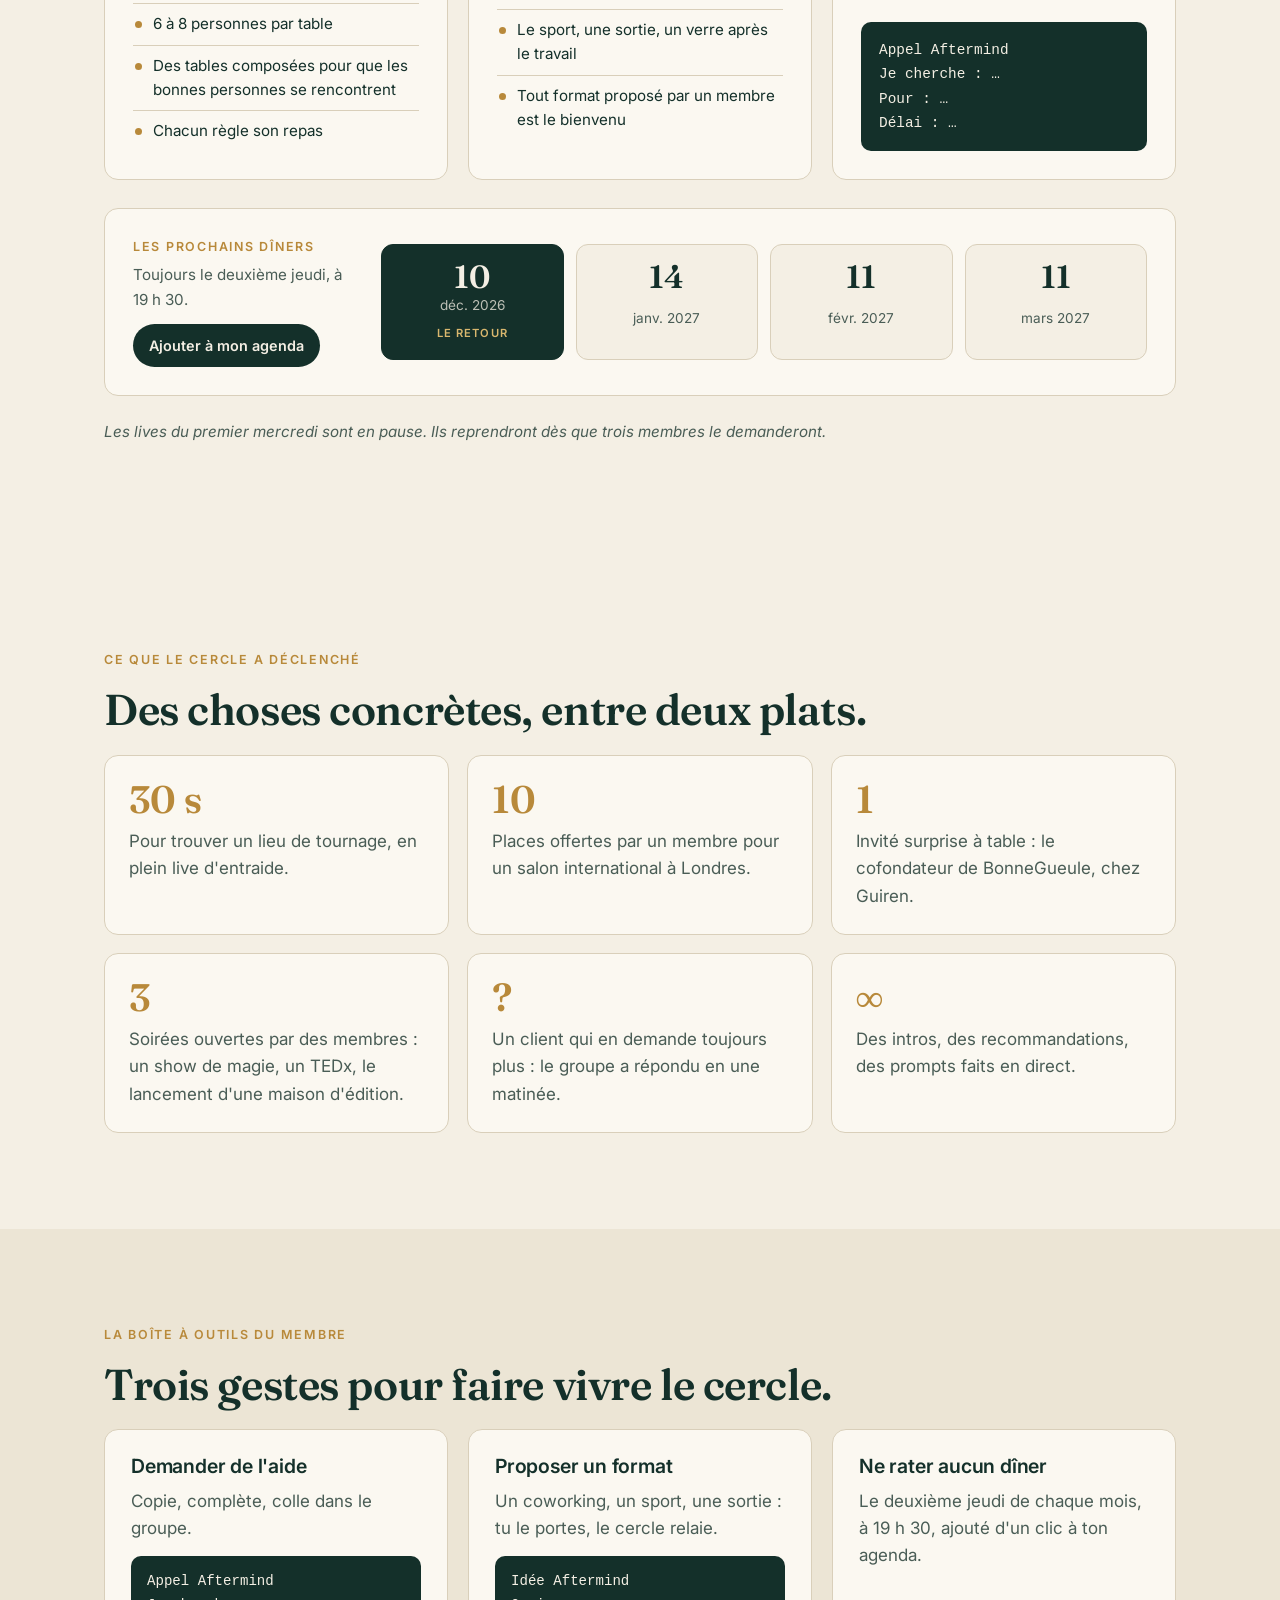
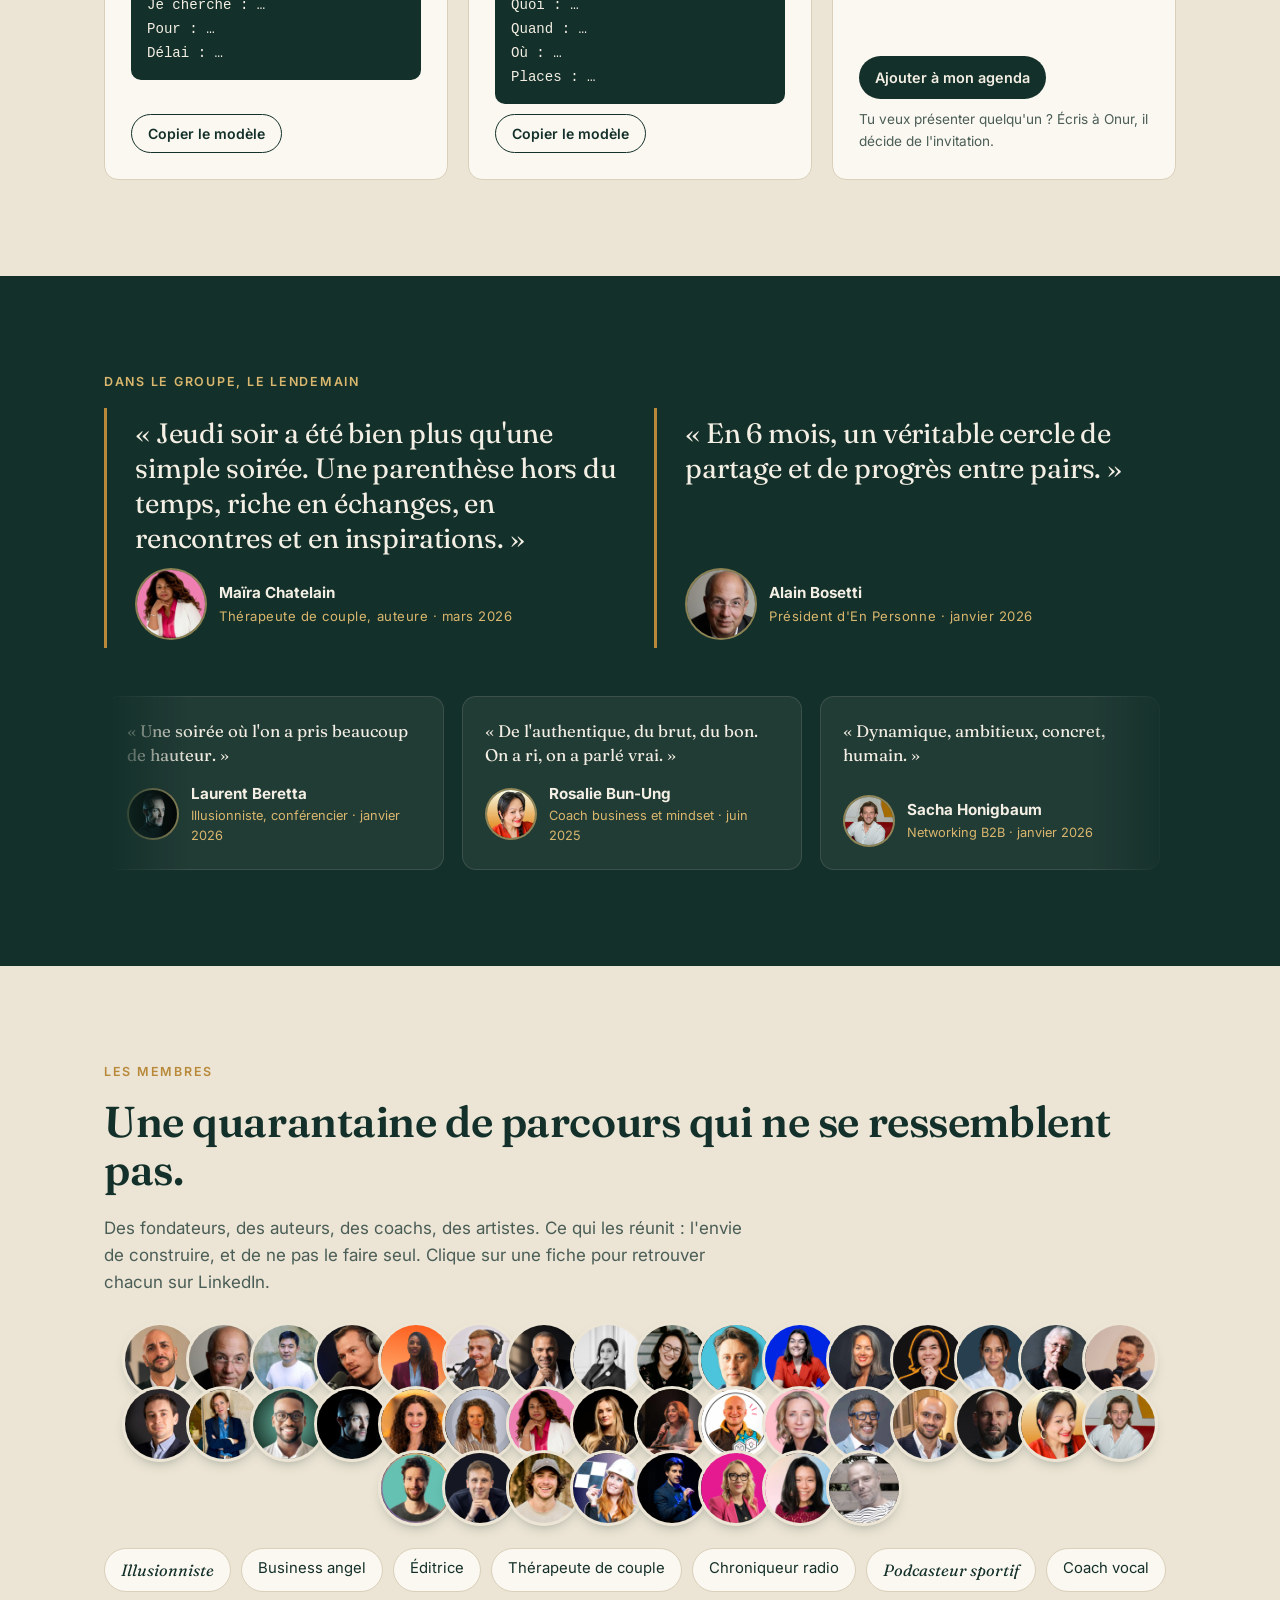
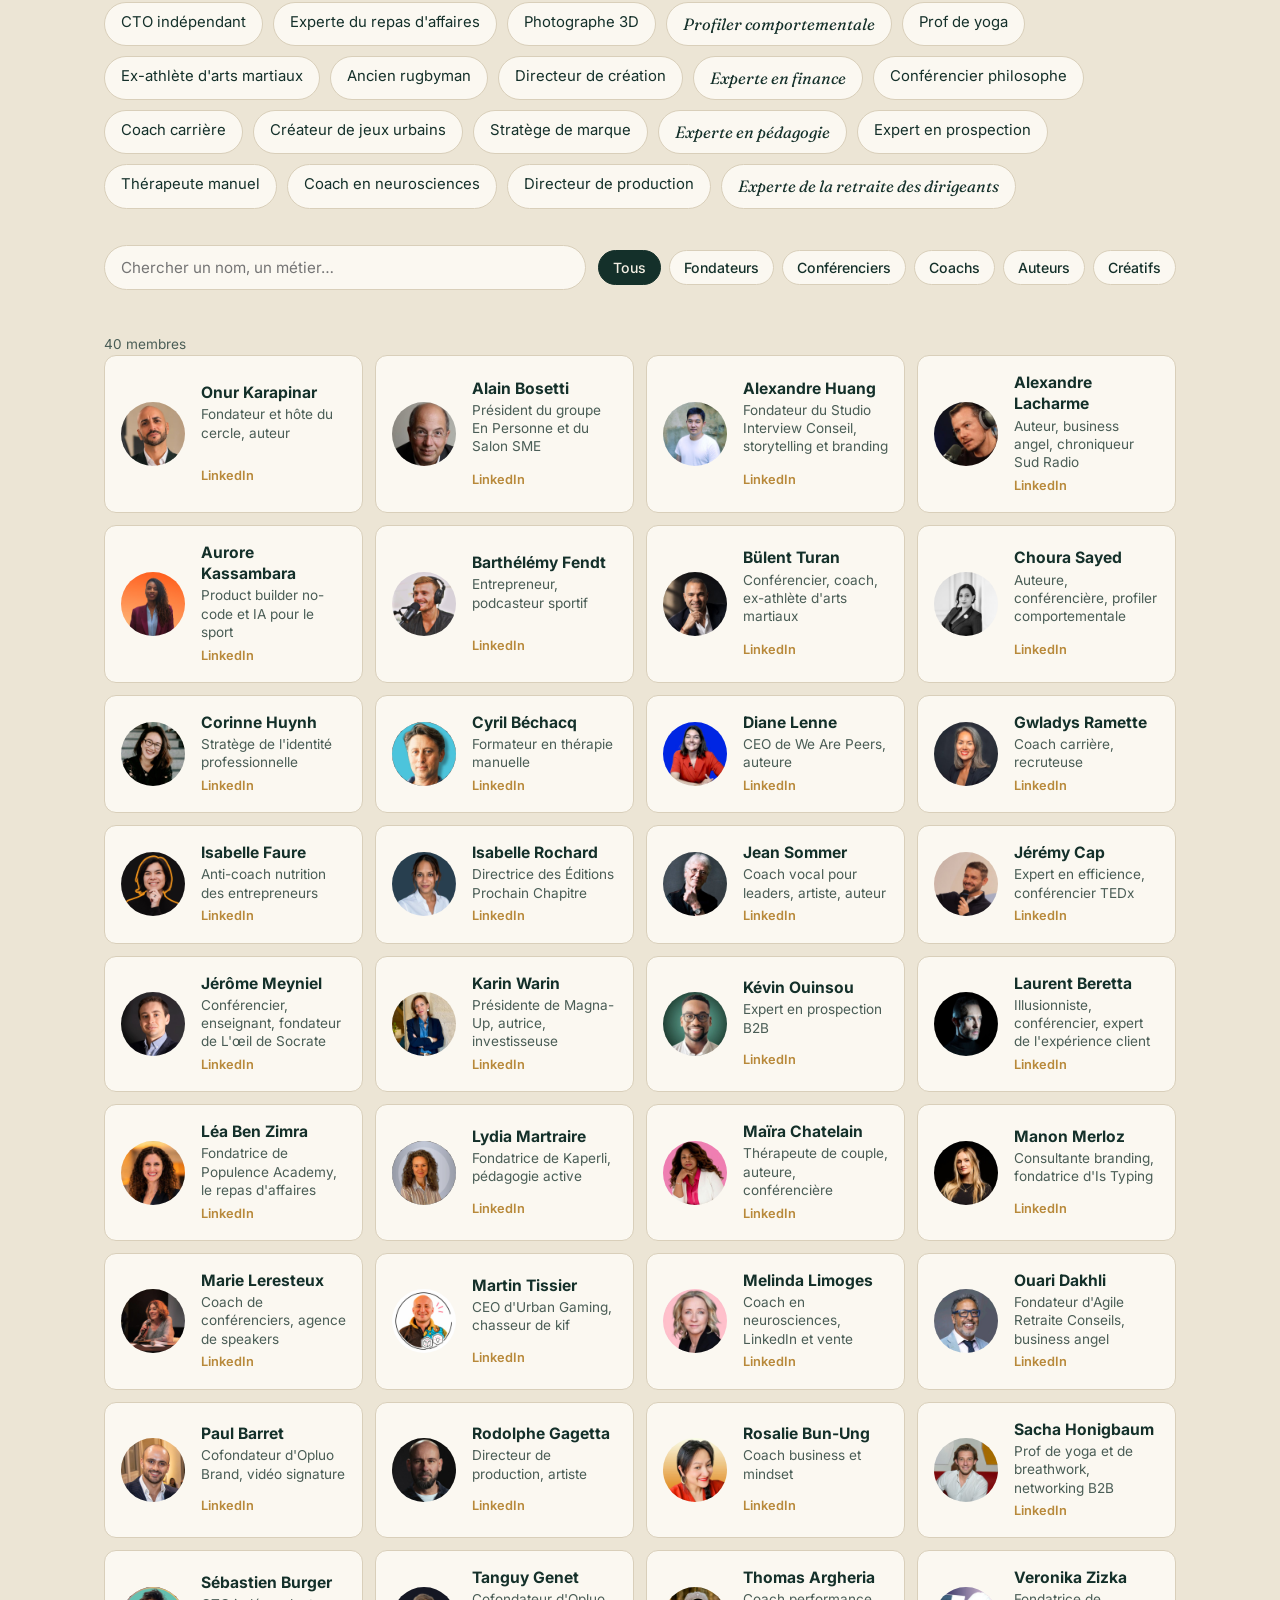
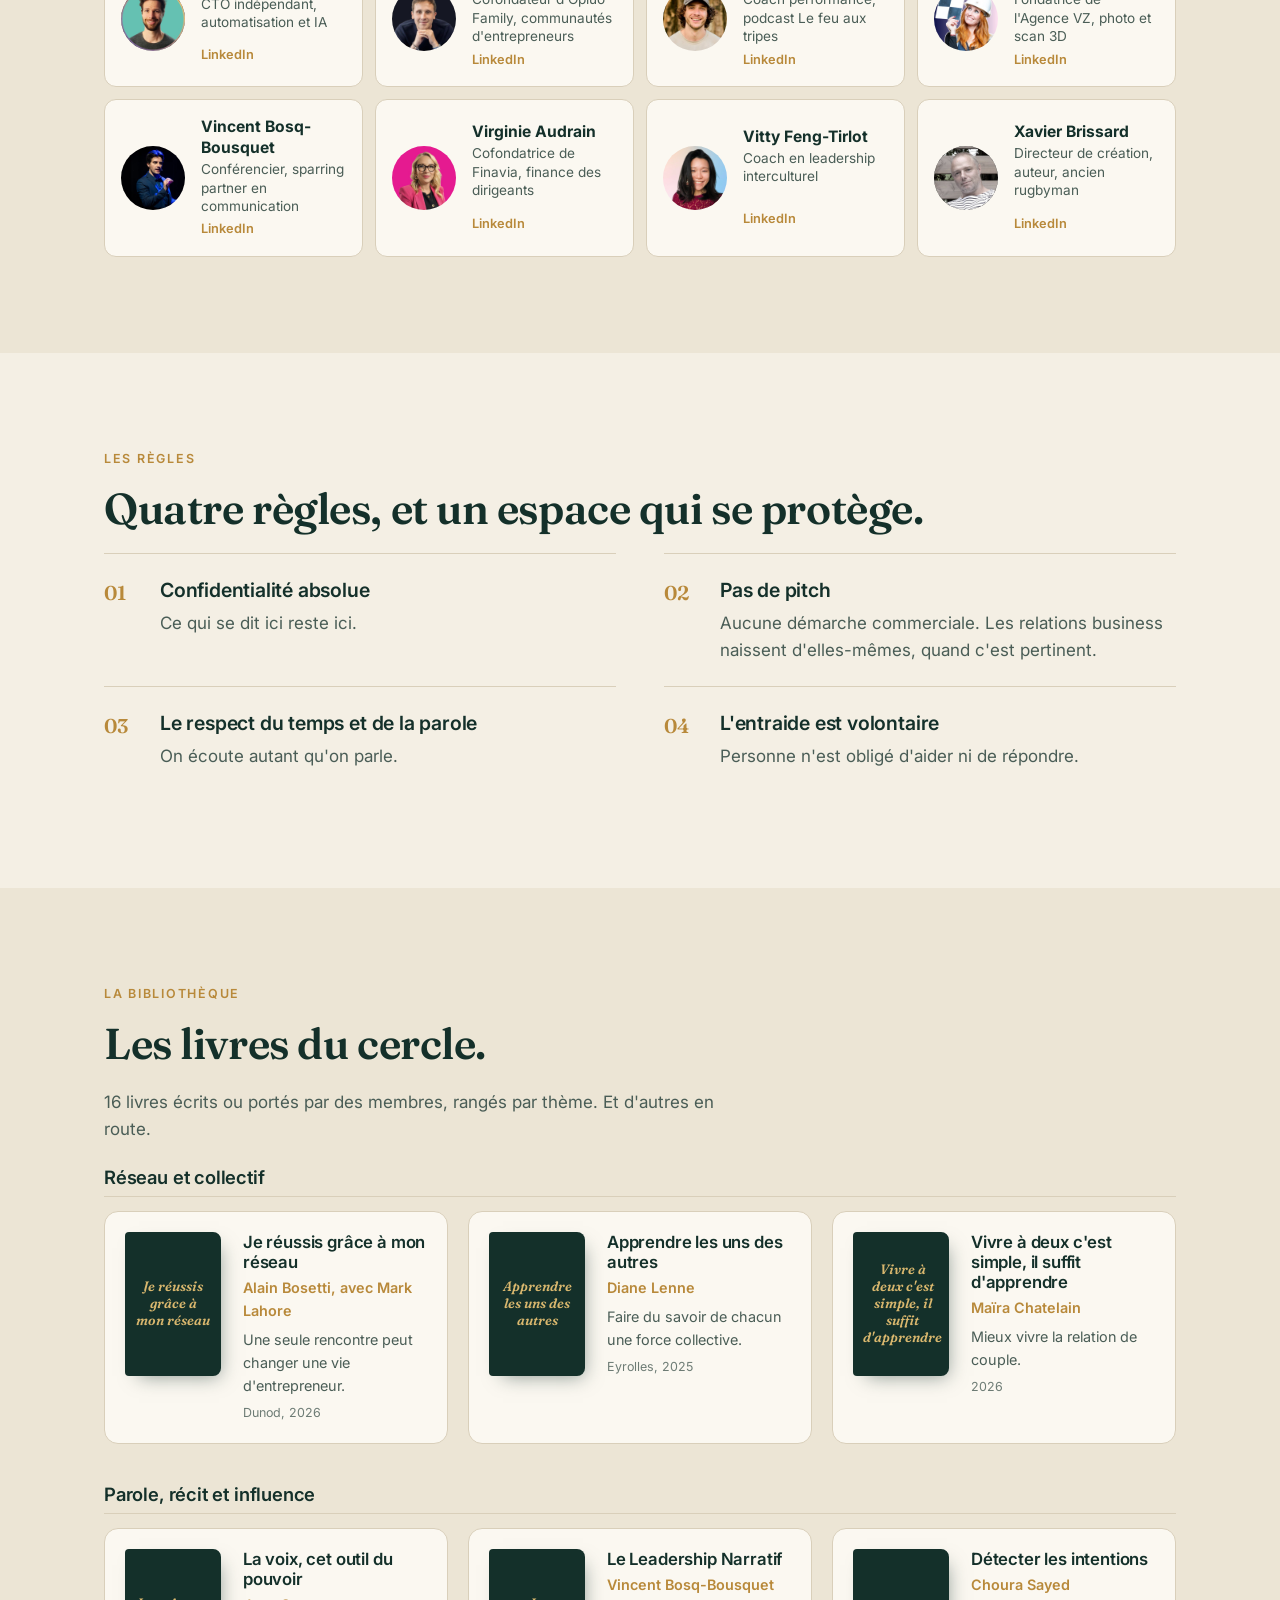
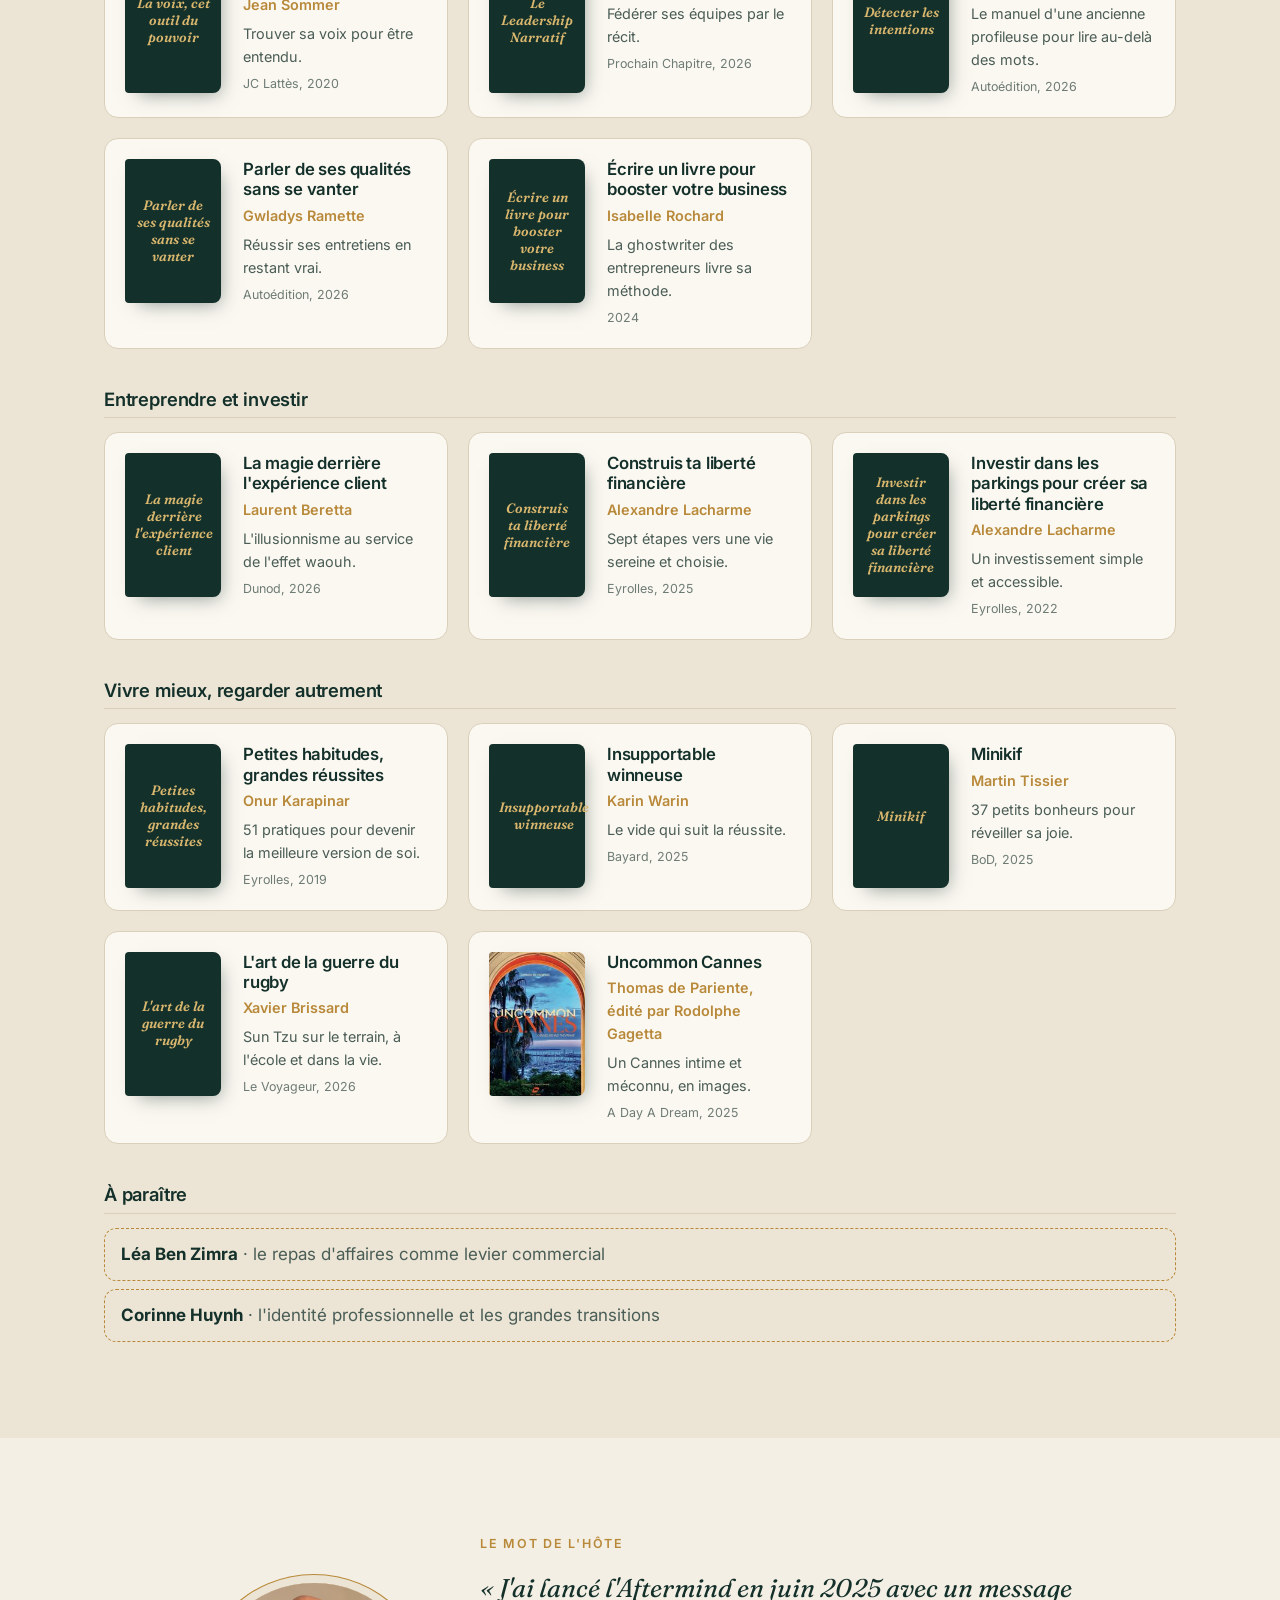
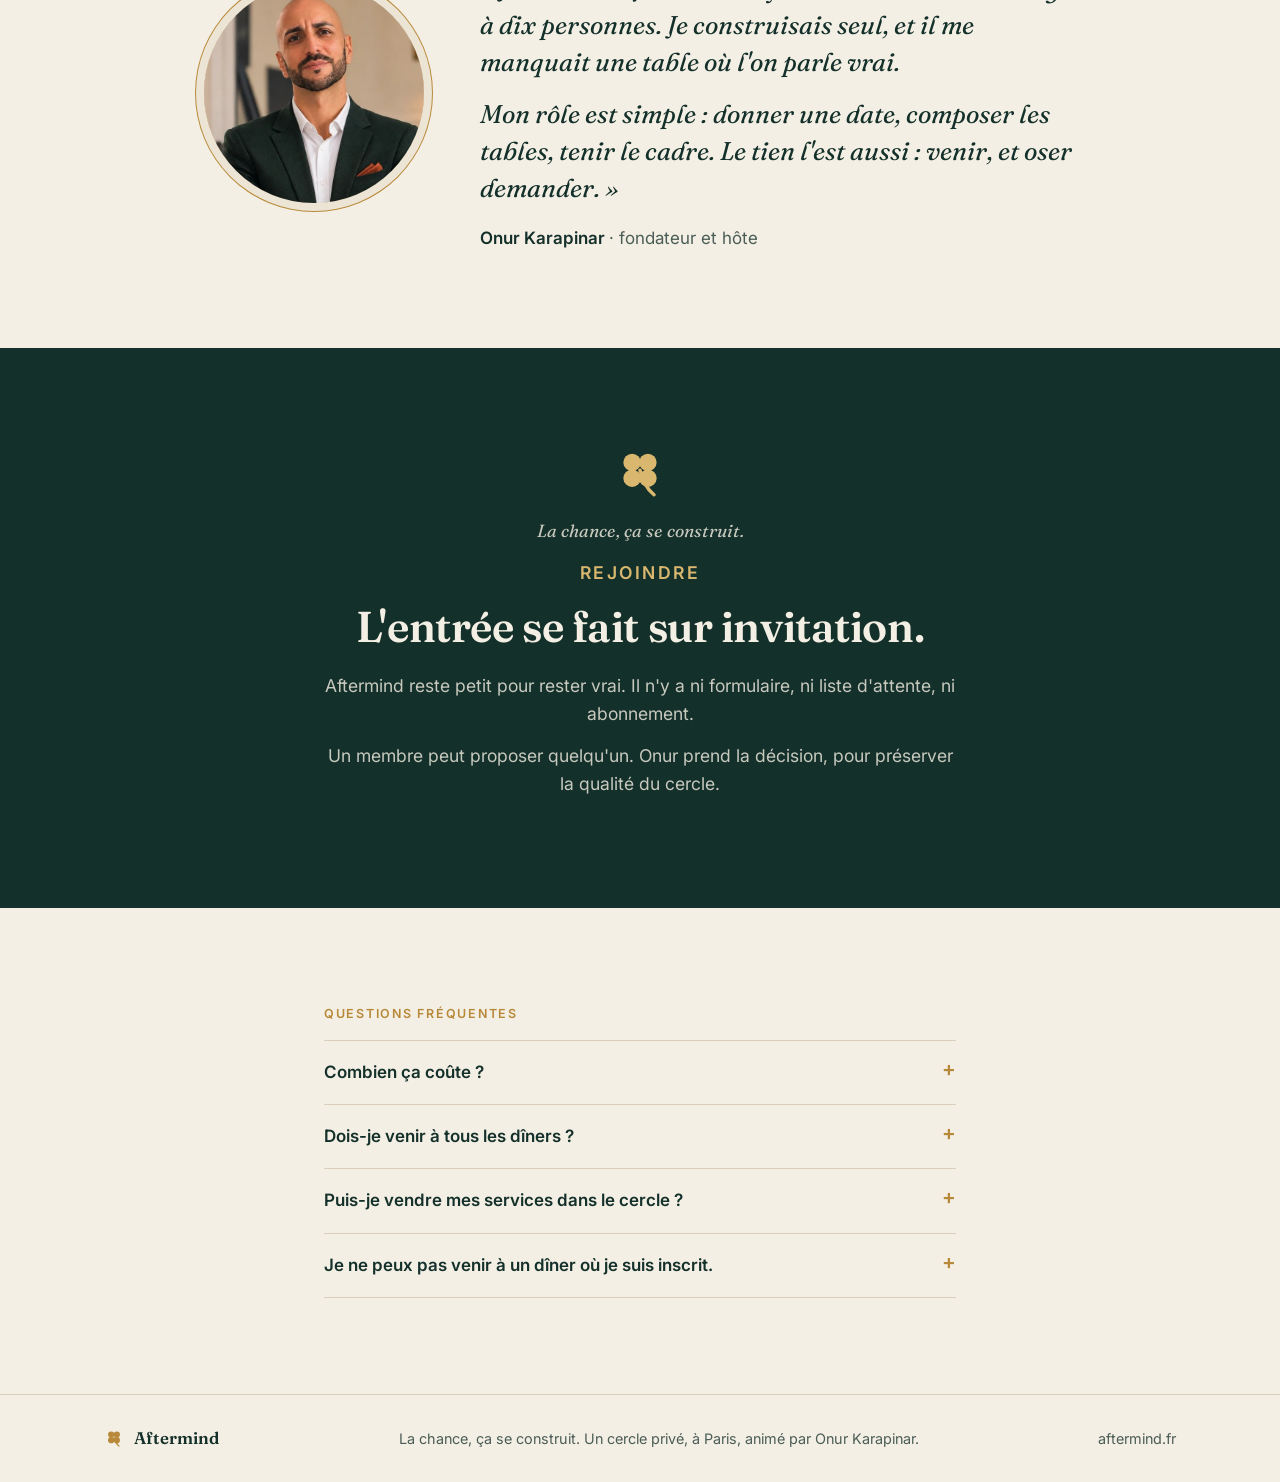
==== commit 5863faa6: "V6 : ouverture chaleureuse en tirages photo, devise, diaporama des soirées, témoignages qui défilent" ====
--- a/index.html
+++ b/index.html
@@ -43,24 +43,23 @@
   <main>
 
     <!-- Ouverture -->
-    <section class="hero-v3 hero-v5">
-      <div class="wrap">
-        <div class="hero-v3-text reveal">
+    <section class="hero-v6">
+      <div class="wrap hero-v6-grid">
+        <div class="hero-v6-text">
           <p class="eyebrow">Cercle privé · Paris · sur invitation</p>
           <h1>Entreprendre seul, jamais isolé.</h1>
-          <div class="hero-v3-row">
-            <p class="lead">L'Aftermind réunit une quarantaine d'entrepreneurs et de créateurs. Un dîner chaque mois, de l'entraide toute l'année, des relations qui comptent. Sans pitch.</p>
-            <a class="next" href="#calendrier">
-              <span class="next-label">Le cercle revient · prochain dîner</span>
-              <span class="next-date">Jeudi 10 décembre 2026, 19&nbsp;h&nbsp;30</span>
-              <span class="next-note">Le lieu est donné aux membres dans le groupe.</span>
-            </a>
-          </div>
-        </div>
-        <figure class="hero-v3-photo reveal">
-          <img src="img/notion/guiren.jpg" alt="Un dîner de l'Aftermind chez Guiren, janvier 2026" width="1600" height="1200">
-          <figcaption>Chez Guiren, janvier 2026</figcaption>
-        </figure>
+          <p class="lead">L'Aftermind réunit une quarantaine d'entrepreneurs et de créateurs. Un dîner chaque mois, de l'entraide toute l'année, des relations qui comptent. Sans pitch.</p>
+          <a class="next" href="#calendrier">
+            <span class="next-label">Le cercle revient · prochain dîner</span>
+            <span class="next-date">Jeudi 10 décembre 2026, 19&nbsp;h&nbsp;30</span>
+            <span class="next-note">Le lieu est donné aux membres dans le groupe.</span>
+          </a>
+          <p class="motto"><svg class="clover" viewBox="0 0 32 32" aria-hidden="true"><use href="#clover"/></svg> La chance, ça se construit.</p>
+        </div>
+        <div class="hero-v6-photos" aria-hidden="false">
+          <figure class="print print-back"><img src="img/soirees/soiree-septembre-2025.jpg" alt="Une soirée du cercle, septembre 2025"></figure>
+          <figure class="print print-front"><img src="img/notion/guiren.jpg" alt="Un dîner de l'Aftermind chez Guiren, janvier 2026"><figcaption>Chez Guiren, janvier 2026</figcaption></figure>
+        </div>
       </div>
     </section>
 
@@ -132,18 +131,18 @@
     <!-- Soirées -->
     <section class="block gallery-block alt" aria-label="Les soirées en images">
       <div class="wrap">
-        <p class="kicker reveal">Les soirées</p>
-        <h2 class="reveal">Ce que ça donne, un jeudi soir.</h2>
-        <div class="gallery">
-          <figure class="g-wide g-tall reveal"><img src="img/soirees/soiree-septembre-2025.jpg" alt="Une soirée du cercle, septembre 2025" loading="lazy"><figcaption>Shinko Opéra, sept. 2025</figcaption></figure>
-          <figure class="g-tall reveal"><img src="img/soirees/show-de-magie-juin-2025.jpg" alt="Le show de magie de juin 2025" loading="lazy"><figcaption>Show de magie, juin 2025</figcaption></figure>
-          <figure class="reveal"><img src="img/assiettes.jpg" alt="Des assiettes sur une table sombre" loading="lazy"><figcaption>À table</figcaption></figure>
-          <figure class="reveal"><img src="img/soirees/cafe-nelsons-octobre-2025.jpg" alt="Le café avant le dîner, octobre 2025" loading="lazy"><figcaption>Le café d'avant, oct. 2025</figcaption></figure>
-          <figure class="g-wide reveal"><img src="img/soirees/cafe-de-la-paix-juillet-2025.jpg" alt="Le premier dîner, juillet 2025" loading="lazy"><figcaption>Le premier dîner, juil. 2025</figcaption></figure>
-          <figure class="g-tall reveal"><img src="img/salle-cafe.jpg" alt="Une salle de café parisien aux moulures dorées" loading="lazy"><figcaption>Café de la Paix</figcaption></figure>
-          <figure class="g-wide reveal"><img src="img/soirees/apero-septembre-2026.jpg" alt="Un apéro entre membres, septembre 2026" loading="lazy"><figcaption>Apéro spontané, sept. 2026</figcaption></figure>
-        </div>
-      </div>
+        <div class="story-head">
+          <div class="reveal">
+            <p class="kicker">Les soirées</p>
+            <h2>Ce que ça donne, un jeudi soir.</h2>
+          </div>
+          <div class="story-nav">
+            <button type="button" class="reel-btn story-btn" data-dir="-1" aria-label="Photo précédente">‹</button>
+            <button type="button" class="reel-btn story-btn" data-dir="1" aria-label="Photo suivante">›</button>
+          </div>
+        </div>
+      </div>
+      <div class="reel" id="reel" tabindex="0"><figure class="reel-item"><img src="img/soirees/soiree-septembre-2025.jpg" alt="Shinko Opéra, septembre 2025" loading="lazy"><figcaption>Shinko Opéra, septembre 2025</figcaption></figure><figure class="reel-item"><img src="img/soirees/show-de-magie-juin-2025.jpg" alt="Le show de magie, juin 2025" loading="lazy"><figcaption>Le show de magie, juin 2025</figcaption></figure><figure class="reel-item"><img src="img/soirees/cafe-de-la-paix-juillet-2025.jpg" alt="Le premier dîner, juillet 2025" loading="lazy"><figcaption>Le premier dîner, juillet 2025</figcaption></figure><figure class="reel-item"><img src="img/notion/guiren.jpg" alt="Chez Guiren, janvier 2026" loading="lazy"><figcaption>Chez Guiren, janvier 2026</figcaption></figure><figure class="reel-item"><img src="img/assiettes.jpg" alt="À table" loading="lazy"><figcaption>À table</figcaption></figure><figure class="reel-item"><img src="img/soirees/tablee-septembre-2025.jpg" alt="La grande tablée, septembre 2025" loading="lazy"><figcaption>La grande tablée, septembre 2025</figcaption></figure><figure class="reel-item"><img src="img/soirees/diner-octobre-2025.jpg" alt="Pink Koï, octobre 2025" loading="lazy"><figcaption>Pink Koï, octobre 2025</figcaption></figure><figure class="reel-item"><img src="img/salle-cafe.jpg" alt="Café de la Paix" loading="lazy"><figcaption>Café de la Paix</figcaption></figure><figure class="reel-item"><img src="img/soirees/apero-septembre-2026.jpg" alt="Apéro spontané, septembre 2026" loading="lazy"><figcaption>Apéro spontané, septembre 2026</figcaption></figure></div>
     </section>
 
     <!-- Lieux -->
@@ -268,17 +267,12 @@
     <section class="block quotes-block" aria-label="Ce que les membres en disent">
       <div class="wrap">
         <p class="kicker reveal">Dans le groupe, le lendemain</p>
-        <div class="quotes">
+        <div class="quotes quotes-v6">
           <blockquote class="q-big reveal"><p>«&nbsp;Jeudi soir a été bien plus qu'une simple soirée. Une parenthèse hors du temps, riche en échanges, en rencontres et en inspirations.&nbsp;»</p><footer><span class="q-av" data-slug="maira-chatelain"><span>MC</span></span><span><strong>Maïra Chatelain</strong><cite>Thérapeute de couple, auteure · mars 2026</cite></span></footer></blockquote>
-          <blockquote class="reveal"><p>«&nbsp;En 6 mois, un véritable cercle de partage et de progrès entre pairs.&nbsp;»</p><footer><span class="q-av" data-slug="alain-bosetti"><span>AB</span></span><span><strong>Alain Bosetti</strong><cite>Président d'En Personne · janvier 2026</cite></span></footer></blockquote>
-          <blockquote class="reveal"><p>«&nbsp;Une soirée où l'on a pris beaucoup de hauteur.&nbsp;»</p><footer><span class="q-av" data-slug="laurent-beretta"><span>LB</span></span><span><strong>Laurent Beretta</strong><cite>Illusionniste, conférencier · janvier 2026</cite></span></footer></blockquote>
-          <blockquote class="reveal"><p>«&nbsp;De l'authentique, du brut, du bon. On a ri, on a parlé vrai.&nbsp;»</p><footer><span class="q-av" data-slug="rosalie-bun-ung"><span>RB</span></span><span><strong>Rosalie Bun-Ung</strong><cite>Coach business et mindset · juin 2025</cite></span></footer></blockquote>
-          <blockquote class="reveal"><p>«&nbsp;Dynamique, ambitieux, concret, humain.&nbsp;»</p><footer><span class="q-av" data-slug="sacha-honigbaum"><span>SH</span></span><span><strong>Sacha Honigbaum</strong><cite>Networking B2B · janvier 2026</cite></span></footer></blockquote>
-          <blockquote class="reveal"><p>«&nbsp;Comme d'habitude, l'humain au cœur de ces échanges.&nbsp;»</p><footer><span class="q-av" data-slug="corinne-huynh"><span>CH</span></span><span><strong>Corinne Huynh</strong><cite>Stratège de l'identité pro · janvier 2026</cite></span></footer></blockquote>
-          <blockquote class="reveal"><p>«&nbsp;Il y a de la magie à se retrouver. On s'apprend.&nbsp;»</p><footer><span class="q-av" data-slug="jean-sommer"><span>JS</span></span><span><strong>Jean Sommer</strong><cite>Coach vocal, auteur · octobre 2025</cite></span></footer></blockquote>
-          <blockquote class="reveal"><p>«&nbsp;Merci pour la mise en relation. Ça fait du bien.&nbsp;»</p><footer><span class="q-av" data-slug="vincent-bosq-bousquet"><span>VB</span></span><span><strong>Vincent Bosq-Bousquet</strong><cite>Conférencier · février 2026</cite></span></footer></blockquote>
-          <blockquote class="reveal"><p>«&nbsp;Le pouvoir des pairs qui grandissent ensemble.&nbsp;»</p><footer><span class="q-av" data-slug="diane-lenne"><span>DL</span></span><span><strong>Diane Lenne</strong><cite>CEO de We Are Peers · octobre 2025</cite></span></footer></blockquote>
-          <blockquote class="reveal"><p>«&nbsp;C'était exceptionnel. Quel kiff !&nbsp;»</p><footer><span class="q-av" data-slug="tanguy-genet"><span>TG</span></span><span><strong>Tanguy Genet</strong><cite>Cofondateur d'Opluo Family · février 2026</cite></span></footer></blockquote>
+          <blockquote class="q-big q-second reveal"><p>«&nbsp;En 6 mois, un véritable cercle de partage et de progrès entre pairs.&nbsp;»</p><footer><span class="q-av" data-slug="alain-bosetti"><span>AB</span></span><span><strong>Alain Bosetti</strong><cite>Président d'En Personne · janvier 2026</cite></span></footer></blockquote>
+        </div>
+        <div class="q-marquee" aria-label="D'autres mots de membres">
+          <div class="q-track"><blockquote class=""><p>«&nbsp;Une soirée où l'on a pris beaucoup de hauteur.&nbsp;»</p><footer><span class="q-av" data-slug="laurent-beretta"><span>LB</span></span><span><strong>Laurent Beretta</strong><cite>Illusionniste, conférencier · janvier 2026</cite></span></footer></blockquote><blockquote class=""><p>«&nbsp;De l'authentique, du brut, du bon. On a ri, on a parlé vrai.&nbsp;»</p><footer><span class="q-av" data-slug="rosalie-bun-ung"><span>RB</span></span><span><strong>Rosalie Bun-Ung</strong><cite>Coach business et mindset · juin 2025</cite></span></footer></blockquote><blockquote class=""><p>«&nbsp;Dynamique, ambitieux, concret, humain.&nbsp;»</p><footer><span class="q-av" data-slug="sacha-honigbaum"><span>SH</span></span><span><strong>Sacha Honigbaum</strong><cite>Networking B2B · janvier 2026</cite></span></footer></blockquote><blockquote class=""><p>«&nbsp;Comme d'habitude, l'humain au cœur de ces échanges.&nbsp;»</p><footer><span class="q-av" data-slug="corinne-huynh"><span>CH</span></span><span><strong>Corinne Huynh</strong><cite>Stratège de l'identité pro · janvier 2026</cite></span></footer></blockquote><blockquote class=""><p>«&nbsp;Il y a de la magie à se retrouver. On s'apprend.&nbsp;»</p><footer><span class="q-av" data-slug="jean-sommer"><span>JS</span></span><span><strong>Jean Sommer</strong><cite>Coach vocal, auteur · octobre 2025</cite></span></footer></blockquote><blockquote class=""><p>«&nbsp;Merci pour la mise en relation. Ça fait du bien.&nbsp;»</p><footer><span class="q-av" data-slug="vincent-bosq-bousquet"><span>VB</span></span><span><strong>Vincent Bosq-Bousquet</strong><cite>Conférencier · février 2026</cite></span></footer></blockquote><blockquote class=""><p>«&nbsp;Le pouvoir des pairs qui grandissent ensemble.&nbsp;»</p><footer><span class="q-av" data-slug="diane-lenne"><span>DL</span></span><span><strong>Diane Lenne</strong><cite>CEO de We Are Peers · octobre 2025</cite></span></footer></blockquote><blockquote class=""><p>«&nbsp;C'était exceptionnel. Quel kiff !&nbsp;»</p><footer><span class="q-av" data-slug="tanguy-genet"><span>TG</span></span><span><strong>Tanguy Genet</strong><cite>Cofondateur d'Opluo Family · février 2026</cite></span></footer></blockquote><blockquote aria-hidden="true" class=""><p>«&nbsp;Une soirée où l'on a pris beaucoup de hauteur.&nbsp;»</p><footer><span class="q-av" data-slug="laurent-beretta"><span>LB</span></span><span><strong>Laurent Beretta</strong><cite>Illusionniste, conférencier · janvier 2026</cite></span></footer></blockquote><blockquote aria-hidden="true" class=""><p>«&nbsp;De l'authentique, du brut, du bon. On a ri, on a parlé vrai.&nbsp;»</p><footer><span class="q-av" data-slug="rosalie-bun-ung"><span>RB</span></span><span><strong>Rosalie Bun-Ung</strong><cite>Coach business et mindset · juin 2025</cite></span></footer></blockquote><blockquote aria-hidden="true" class=""><p>«&nbsp;Dynamique, ambitieux, concret, humain.&nbsp;»</p><footer><span class="q-av" data-slug="sacha-honigbaum"><span>SH</span></span><span><strong>Sacha Honigbaum</strong><cite>Networking B2B · janvier 2026</cite></span></footer></blockquote><blockquote aria-hidden="true" class=""><p>«&nbsp;Comme d'habitude, l'humain au cœur de ces échanges.&nbsp;»</p><footer><span class="q-av" data-slug="corinne-huynh"><span>CH</span></span><span><strong>Corinne Huynh</strong><cite>Stratège de l'identité pro · janvier 2026</cite></span></footer></blockquote><blockquote aria-hidden="true" class=""><p>«&nbsp;Il y a de la magie à se retrouver. On s'apprend.&nbsp;»</p><footer><span class="q-av" data-slug="jean-sommer"><span>JS</span></span><span><strong>Jean Sommer</strong><cite>Coach vocal, auteur · octobre 2025</cite></span></footer></blockquote><blockquote aria-hidden="true" class=""><p>«&nbsp;Merci pour la mise en relation. Ça fait du bien.&nbsp;»</p><footer><span class="q-av" data-slug="vincent-bosq-bousquet"><span>VB</span></span><span><strong>Vincent Bosq-Bousquet</strong><cite>Conférencier · février 2026</cite></span></footer></blockquote><blockquote aria-hidden="true" class=""><p>«&nbsp;Le pouvoir des pairs qui grandissent ensemble.&nbsp;»</p><footer><span class="q-av" data-slug="diane-lenne"><span>DL</span></span><span><strong>Diane Lenne</strong><cite>CEO de We Are Peers · octobre 2025</cite></span></footer></blockquote><blockquote aria-hidden="true" class=""><p>«&nbsp;C'était exceptionnel. Quel kiff !&nbsp;»</p><footer><span class="q-av" data-slug="tanguy-genet"><span>TG</span></span><span><strong>Tanguy Genet</strong><cite>Cofondateur d'Opluo Family · février 2026</cite></span></footer></blockquote></div>
         </div>
       </div>
     </section>
@@ -444,6 +438,7 @@
     <section id="rejoindre" class="block invite">
       <div class="wrap narrow">
         <svg class="clover big" viewBox="0 0 32 32" aria-hidden="true"><use href="#clover"/></svg>
+        <p class="motto-big">La chance, ça se construit.</p>
         <p class="kicker">Rejoindre</p>
         <h2>L'entrée se fait sur invitation.</h2>
         <p>Aftermind reste petit pour rester vrai. Il n'y a ni formulaire, ni liste d'attente, ni abonnement.</p>
@@ -482,7 +477,7 @@
         <svg class="clover" viewBox="0 0 32 32" aria-hidden="true"><use href="#clover"/></svg>
         Aftermind
       </span>
-      <span>Un cercle privé, à Paris. Animé par Onur Karapinar.</span>
+      <span>La chance, ça se construit. Un cercle privé, à Paris, animé par Onur Karapinar.</span>
       <span>aftermind.fr</span>
     </div>
   </footer>
--- a/style.css
+++ b/style.css
@@ -505,3 +505,53 @@
 .chip.on, .chip:hover { background: var(--ink); color: var(--bg); border-color: var(--ink); }
 .fiche.hide { display: none; }
 .fiches-count { font-size: 0.85rem; color: var(--ink-soft); margin: 12px 0 0; }
+
+/* ===== Version 6 ===== */
+/* Ouverture chaleureuse : texte + deux tirages photo */
+.hero-v6 { padding: 64px 0 72px; overflow: hidden; }
+.hero-v6-grid { display: grid; grid-template-columns: 1.05fr 1fr; gap: 64px; align-items: center; }
+.hero-v6-grid > * { min-width: 0; }
+.hero-v6 h1 { font-size: clamp(2.4rem, 4.6vw, 3.9rem); max-width: 13ch; }
+.hero-v6 .lead { max-width: 38ch; }
+.motto { display: flex; align-items: center; gap: 10px; margin: 26px 0 0; font: italic 400 1.1rem "Fraunces", serif; color: var(--accent); }
+.motto .clover { width: 22px; height: 22px; }
+.hero-v6-photos { position: relative; height: 460px; }
+.print { position: absolute; margin: 0; padding: 10px 10px 34px; background: #FFFDF8; border-radius: 6px; box-shadow: 0 24px 50px -24px rgba(20, 48, 42, .45), 0 2px 6px rgba(20, 48, 42, .08); transition: transform .5s ease; }
+.print img { display: block; width: 100%; aspect-ratio: 4 / 3; object-fit: cover; border-radius: 3px; }
+.print figcaption { position: absolute; left: 0; right: 0; bottom: 8px; text-align: center; font: italic 400 0.9rem "Fraunces", serif; color: var(--ink-soft); }
+.print-back { width: 62%; right: 0; top: 0; transform: rotate(5deg); }
+.print-front { width: 78%; left: 0; bottom: 0; transform: rotate(-3deg); }
+.hero-v6-photos:hover .print-front { transform: rotate(-1deg) translateY(-6px); }
+.hero-v6-photos:hover .print-back { transform: rotate(7deg) translateX(8px); }
+@media (max-width: 900px) {
+  .hero-v6-grid { grid-template-columns: 1fr; gap: 40px; }
+  .hero-v6-photos { height: auto; aspect-ratio: 4 / 3.4; max-width: 520px; width: 100%; margin: 0 auto; }
+}
+@media (max-width: 640px) { .hero-v6 { padding: 40px 0 56px; } }
+
+/* Diaporama des soirées */
+.reel { display: grid; grid-auto-flow: column; grid-auto-columns: min(62vw, 760px); gap: 20px; overflow-x: auto; scroll-snap-type: x mandatory; scroll-behavior: smooth; padding: 8px max(24px, calc((100vw - 1120px) / 2 + 24px)) 12px; scroll-padding: 0 max(24px, calc((100vw - 1120px) / 2 + 24px)); scrollbar-width: none; }
+.reel::-webkit-scrollbar { display: none; }
+.reel-item { margin: 0; scroll-snap-align: start; position: relative; border-radius: 18px; overflow: hidden; background: var(--line); }
+.reel-item img { width: 100%; aspect-ratio: 3 / 2; object-fit: cover; display: block; transition: transform .8s ease; }
+.reel-item:hover img { transform: scale(1.03); }
+.reel-item figcaption { position: absolute; left: 0; right: 0; bottom: 0; padding: 40px 20px 16px; background: linear-gradient(transparent, rgba(10, 26, 22, .75)); color: #FBF8F1; font: italic 400 1.05rem "Fraunces", serif; }
+@media (max-width: 640px) { .reel { grid-auto-columns: 86vw; padding: 8px 16px 12px; scroll-padding: 0 16px; } }
+
+/* Témoignages : deux en vedette, les autres défilent */
+.quotes-v6 { grid-template-columns: 1fr 1fr; gap: 28px; }
+.quotes-v6 .q-big { grid-column: auto; padding: 8px 0 8px 28px; }
+.quotes-v6 .q-big p { font-size: clamp(1.3rem, 2.4vw, 1.75rem); max-width: none; }
+.q-marquee { margin-top: 48px; overflow: hidden; mask-image: linear-gradient(90deg, transparent, #000 8%, #000 92%, transparent); -webkit-mask-image: linear-gradient(90deg, transparent, #000 8%, #000 92%, transparent); }
+.q-track { display: flex; gap: 18px; width: max-content; animation: marquee 70s linear infinite; }
+.q-marquee:hover .q-track { animation-play-state: paused; }
+.q-track blockquote { width: 340px; flex: none; margin: 0; padding: 22px; border-radius: var(--radius); background: rgba(244, 239, 228, .06); border: 1px solid rgba(244, 239, 228, .12); display: flex; flex-direction: column; gap: 14px; }
+.q-track blockquote p { flex: 1; margin: 0; font: 400 1.05rem/1.45 "Fraunces", serif; color: var(--bg); }
+@media (max-width: 900px) { .quotes-v6 { grid-template-columns: 1fr; } }
+@media (prefers-reduced-motion: reduce) { .q-track { animation: none; flex-wrap: wrap; width: auto; } .q-track [aria-hidden] { display: none; } }
+
+/* Devise */
+.motto-big { font: italic 400 clamp(1.4rem, 3vw, 2rem) "Fraunces", serif; color: var(--gold-light); margin: 0 0 18px; }
+.q-track footer { display: flex; align-items: center; gap: 12px; }
+.q-track footer strong { display: block; font-size: 0.95rem; color: var(--bg); }
+.q-track footer cite { display: block; font-style: normal; font-size: 0.8rem; color: var(--gold-light); }
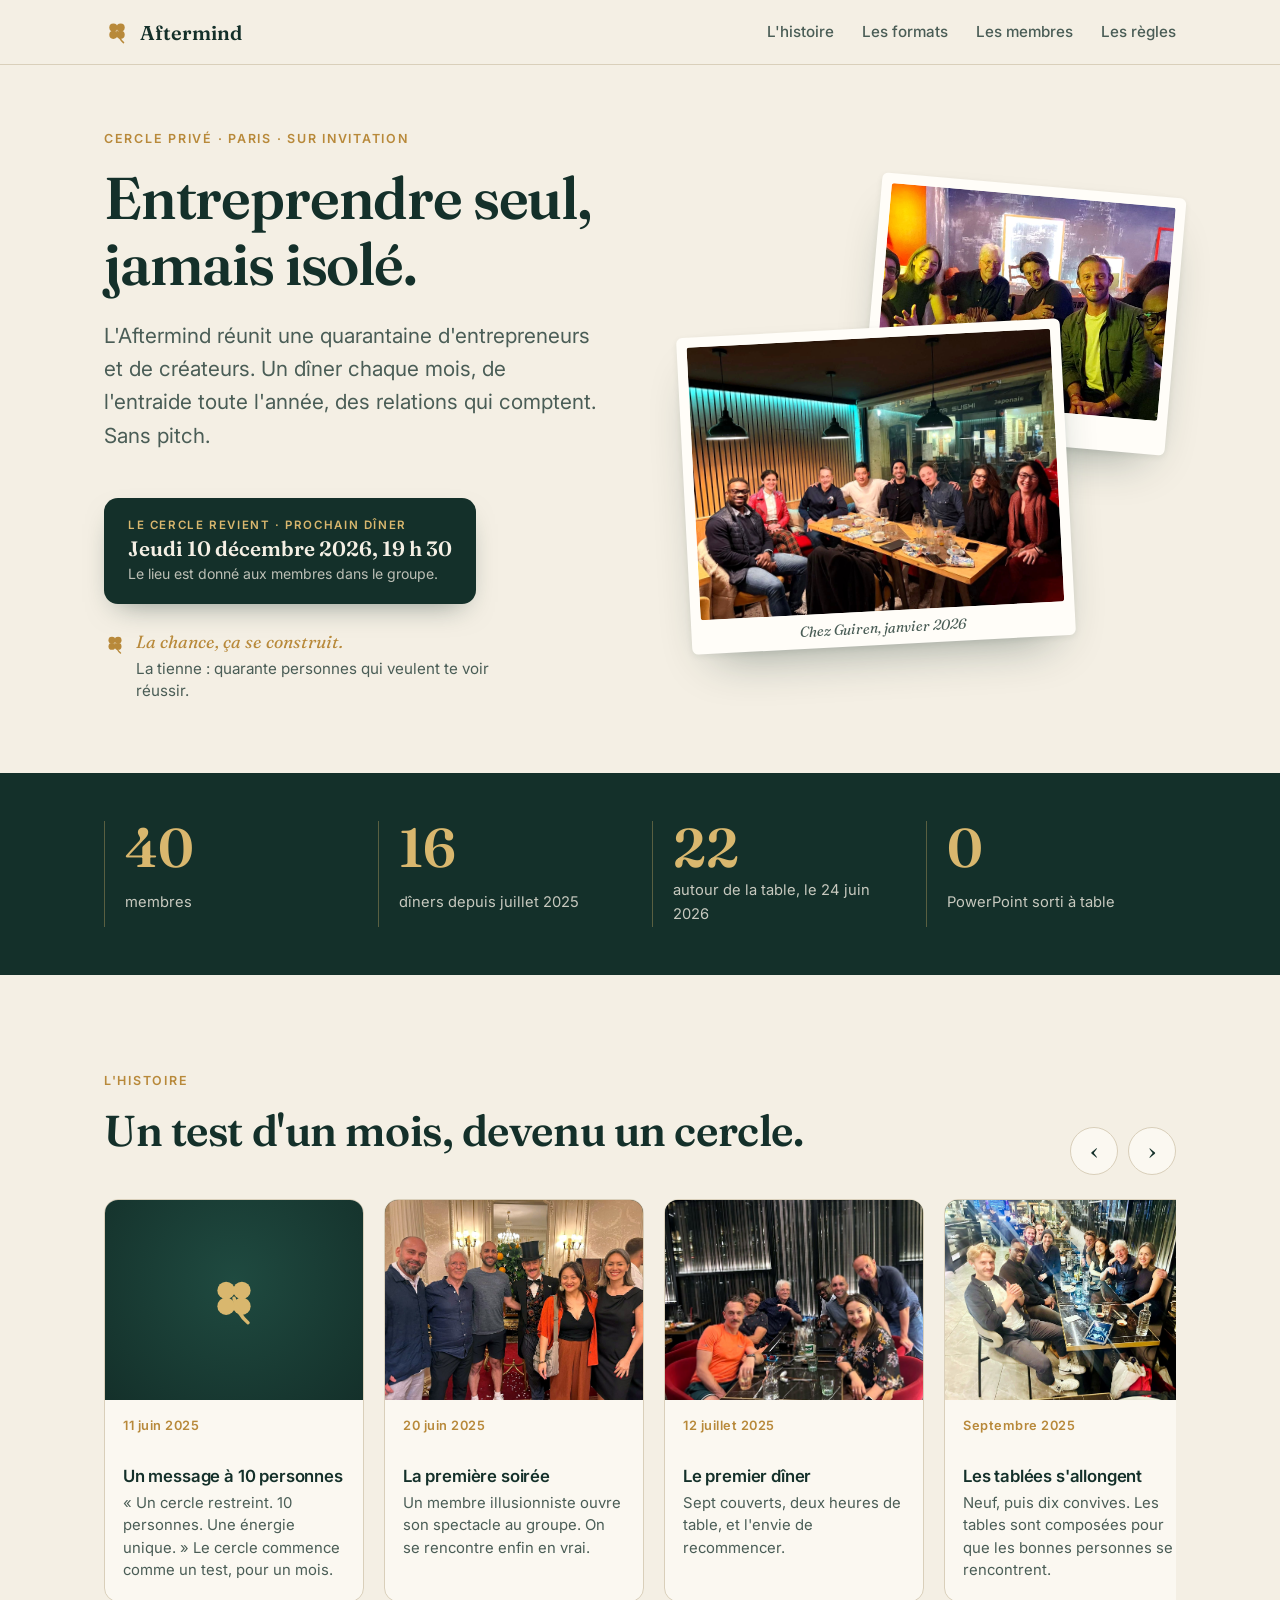
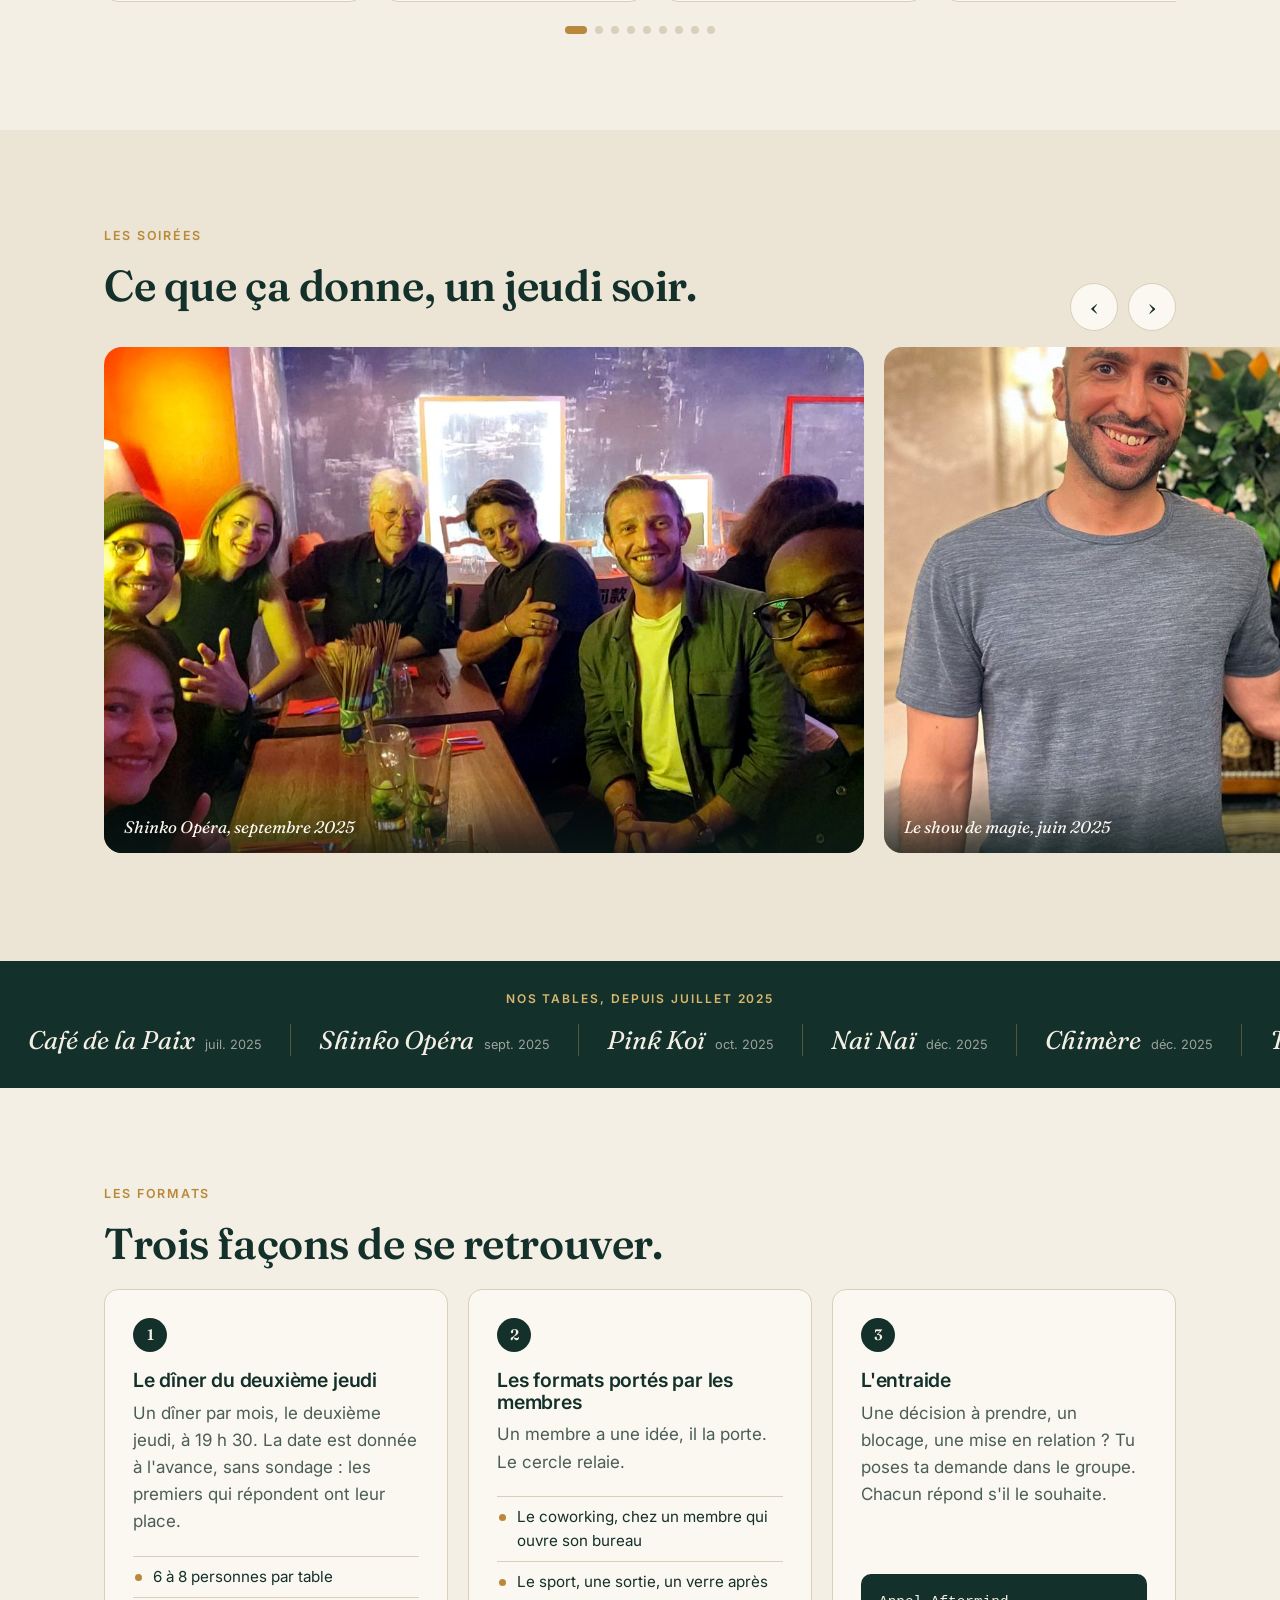
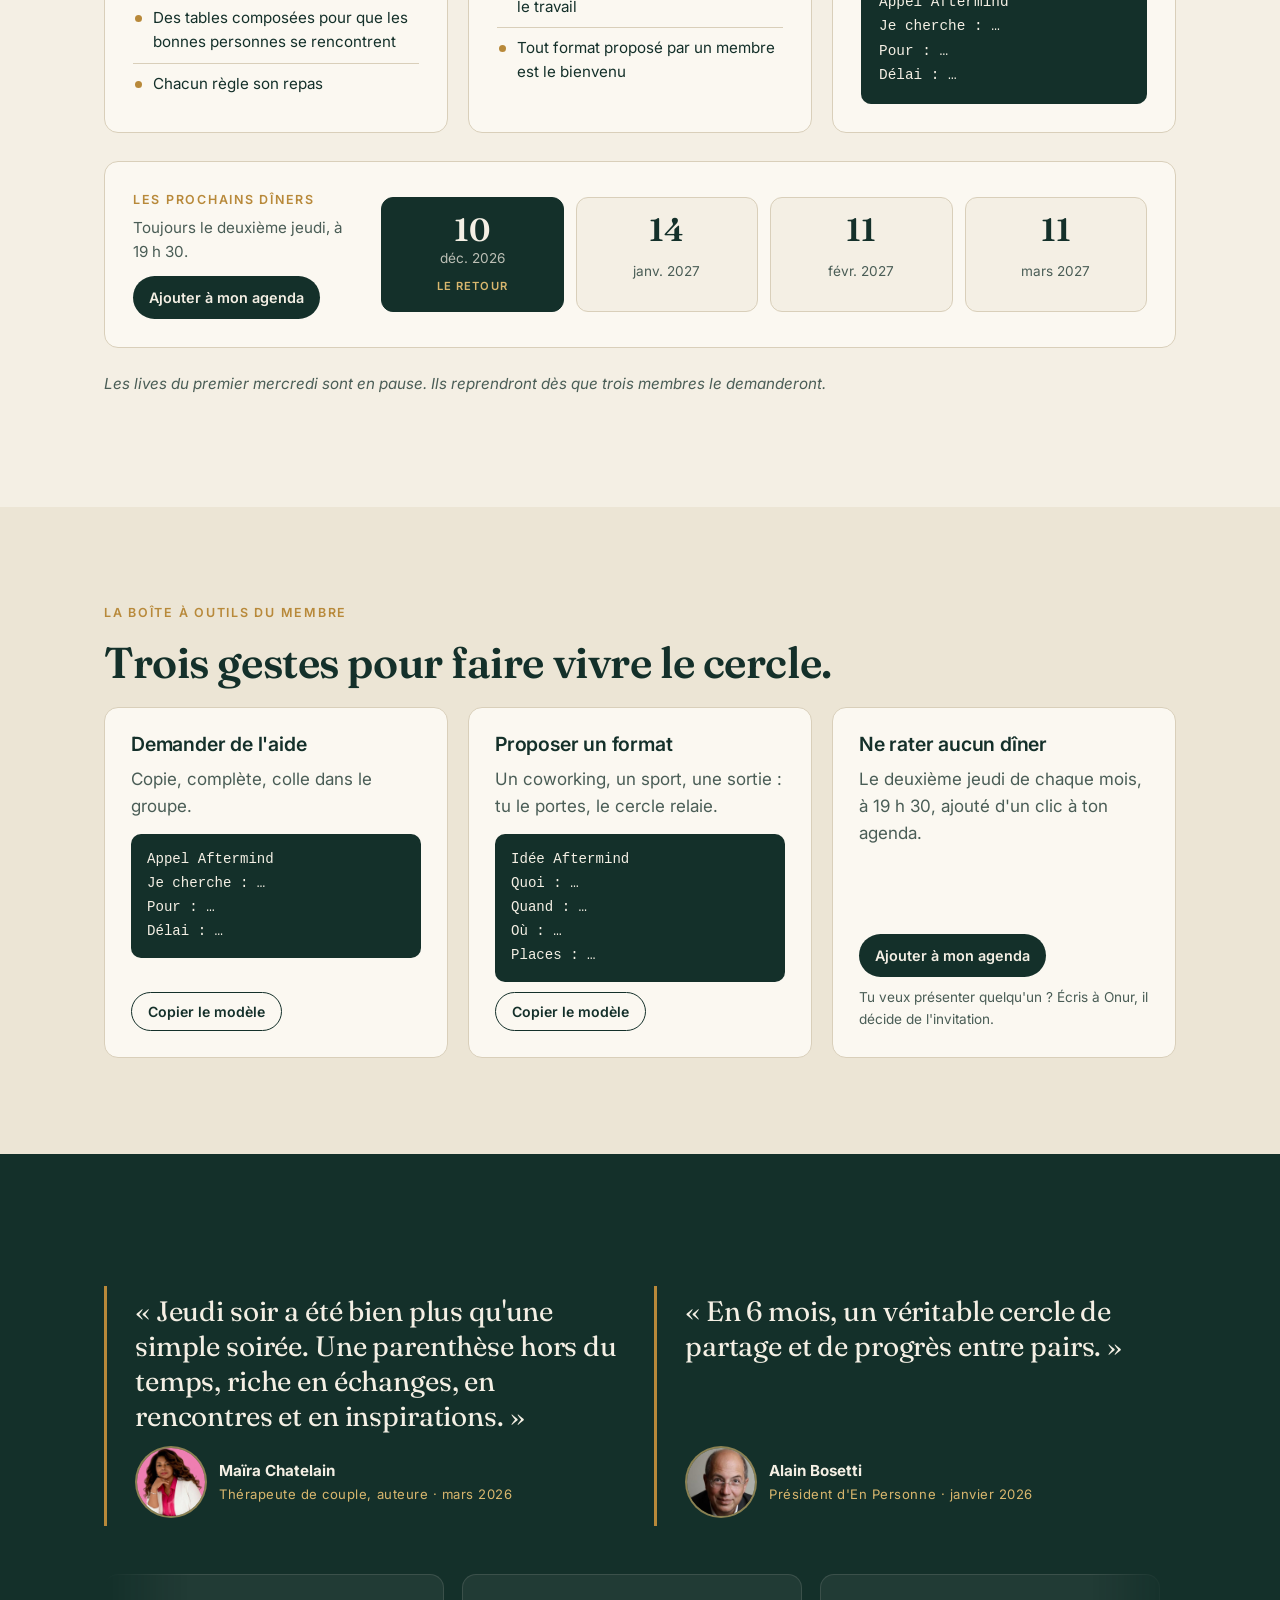
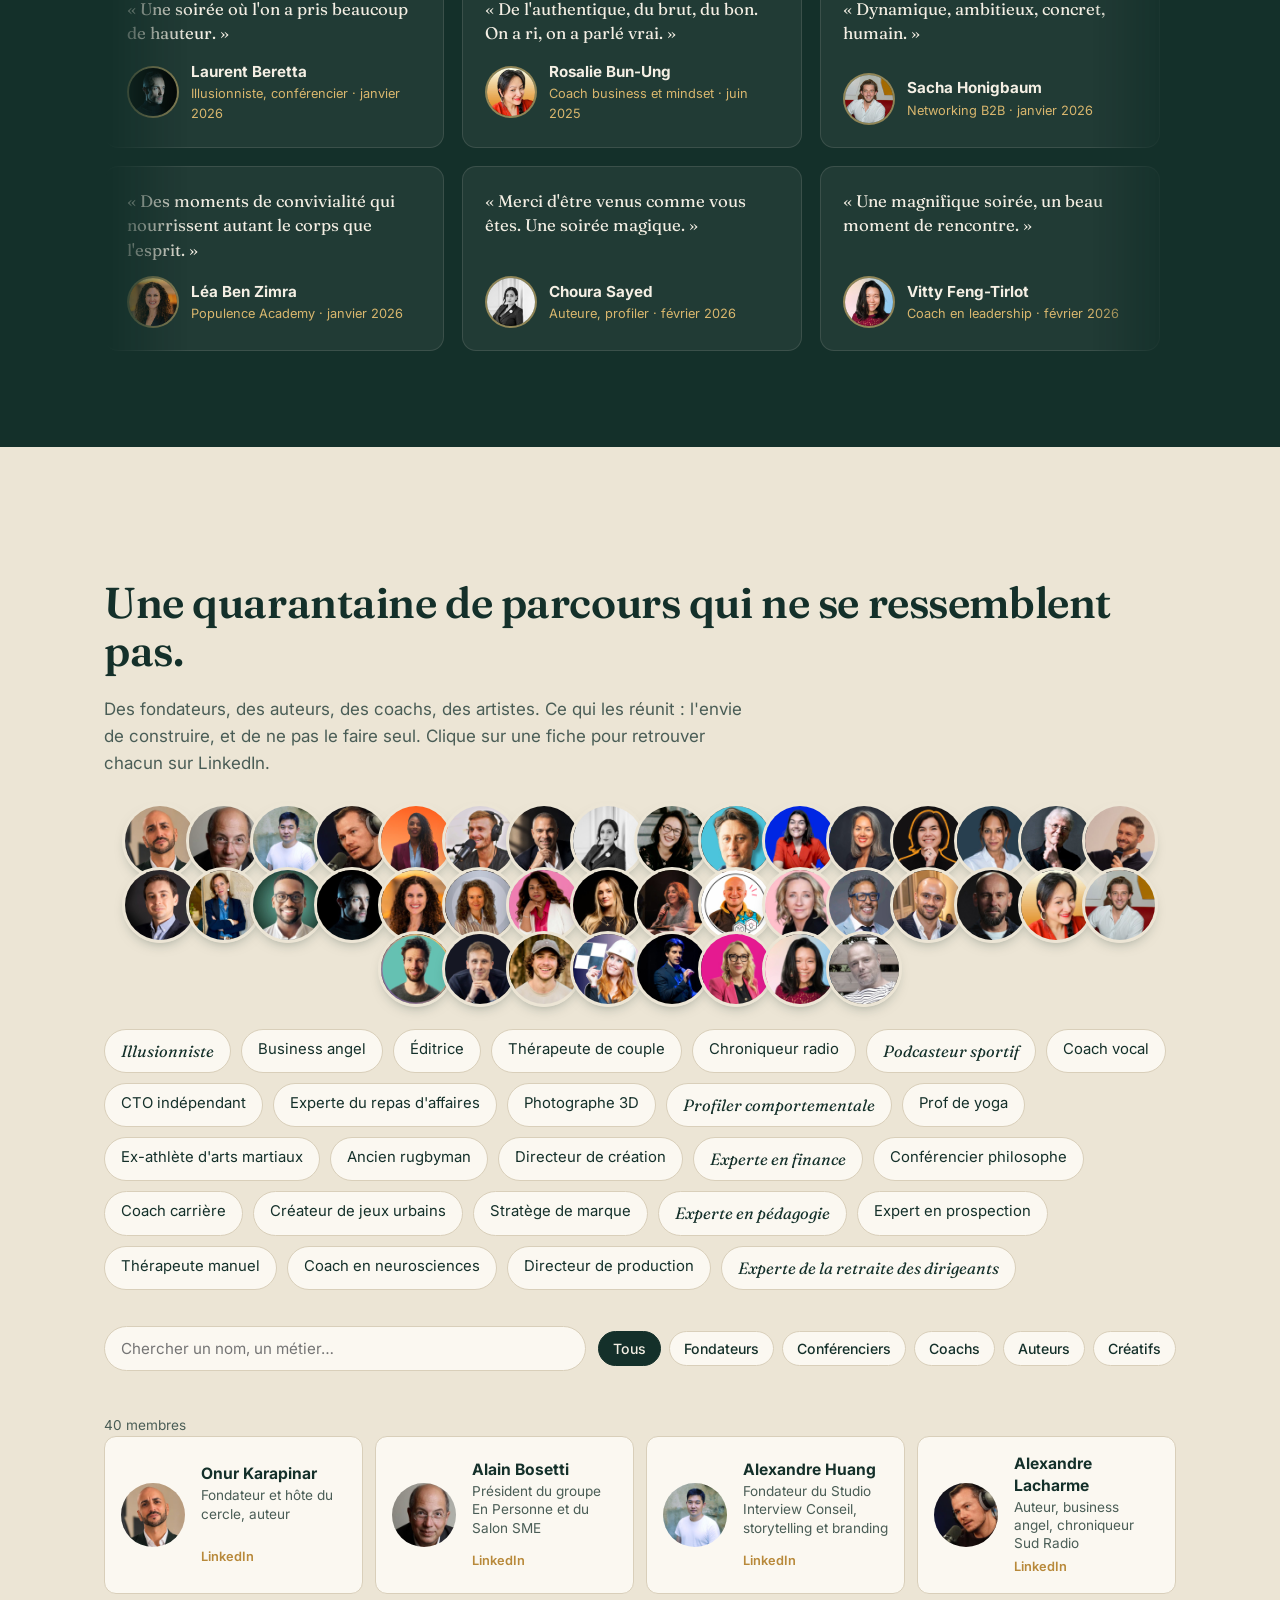
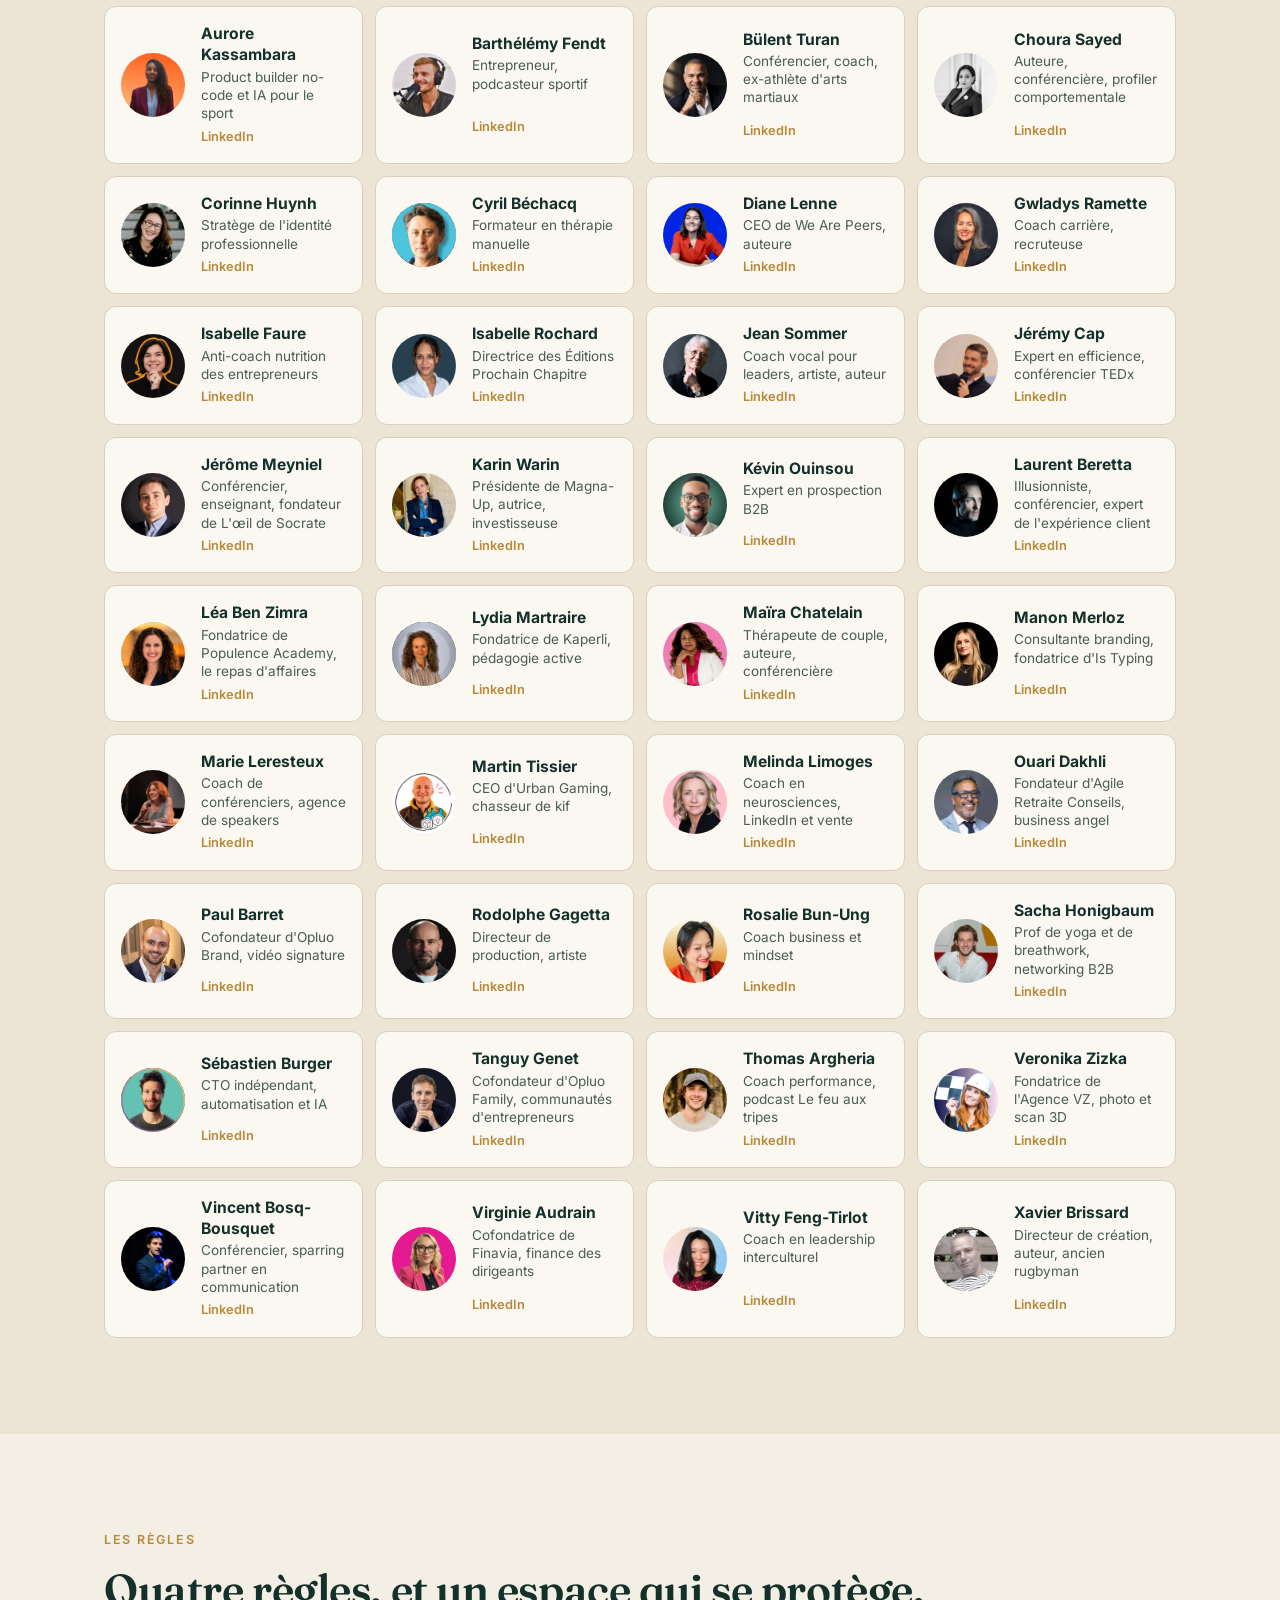
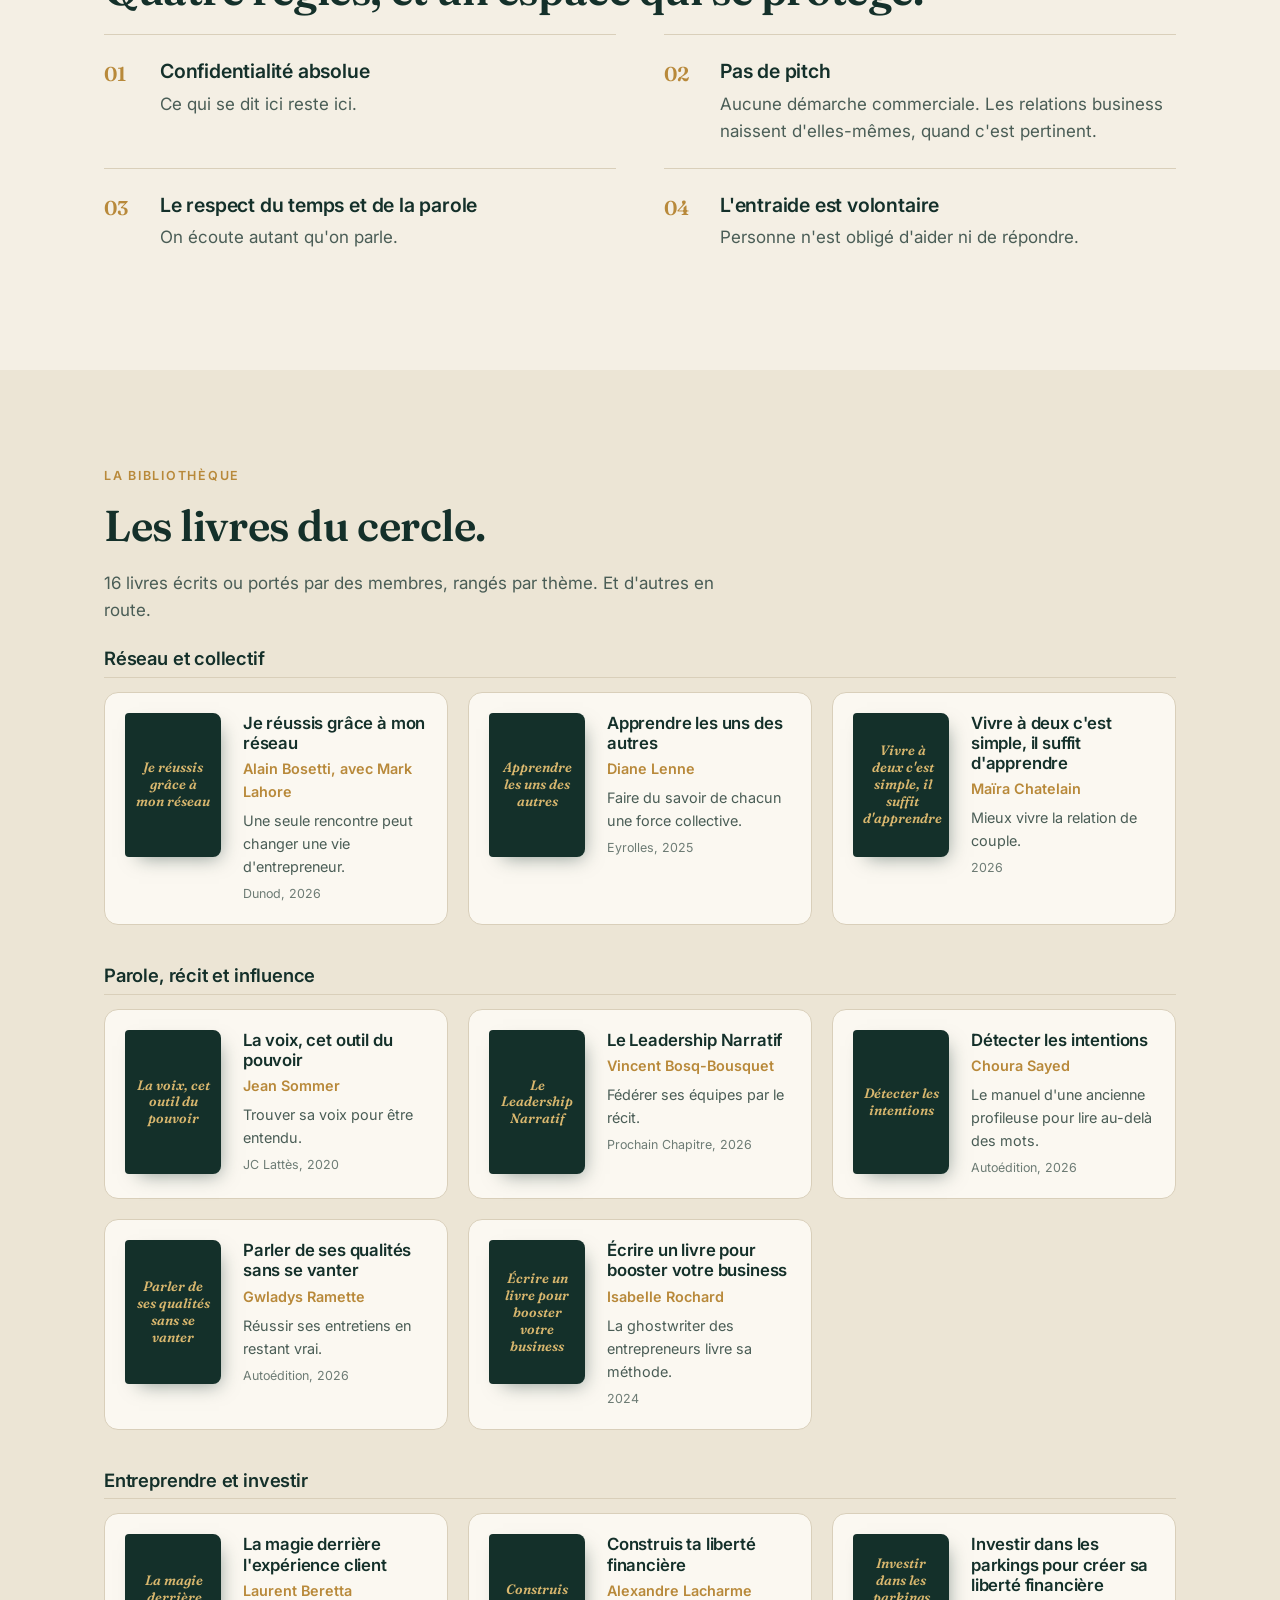
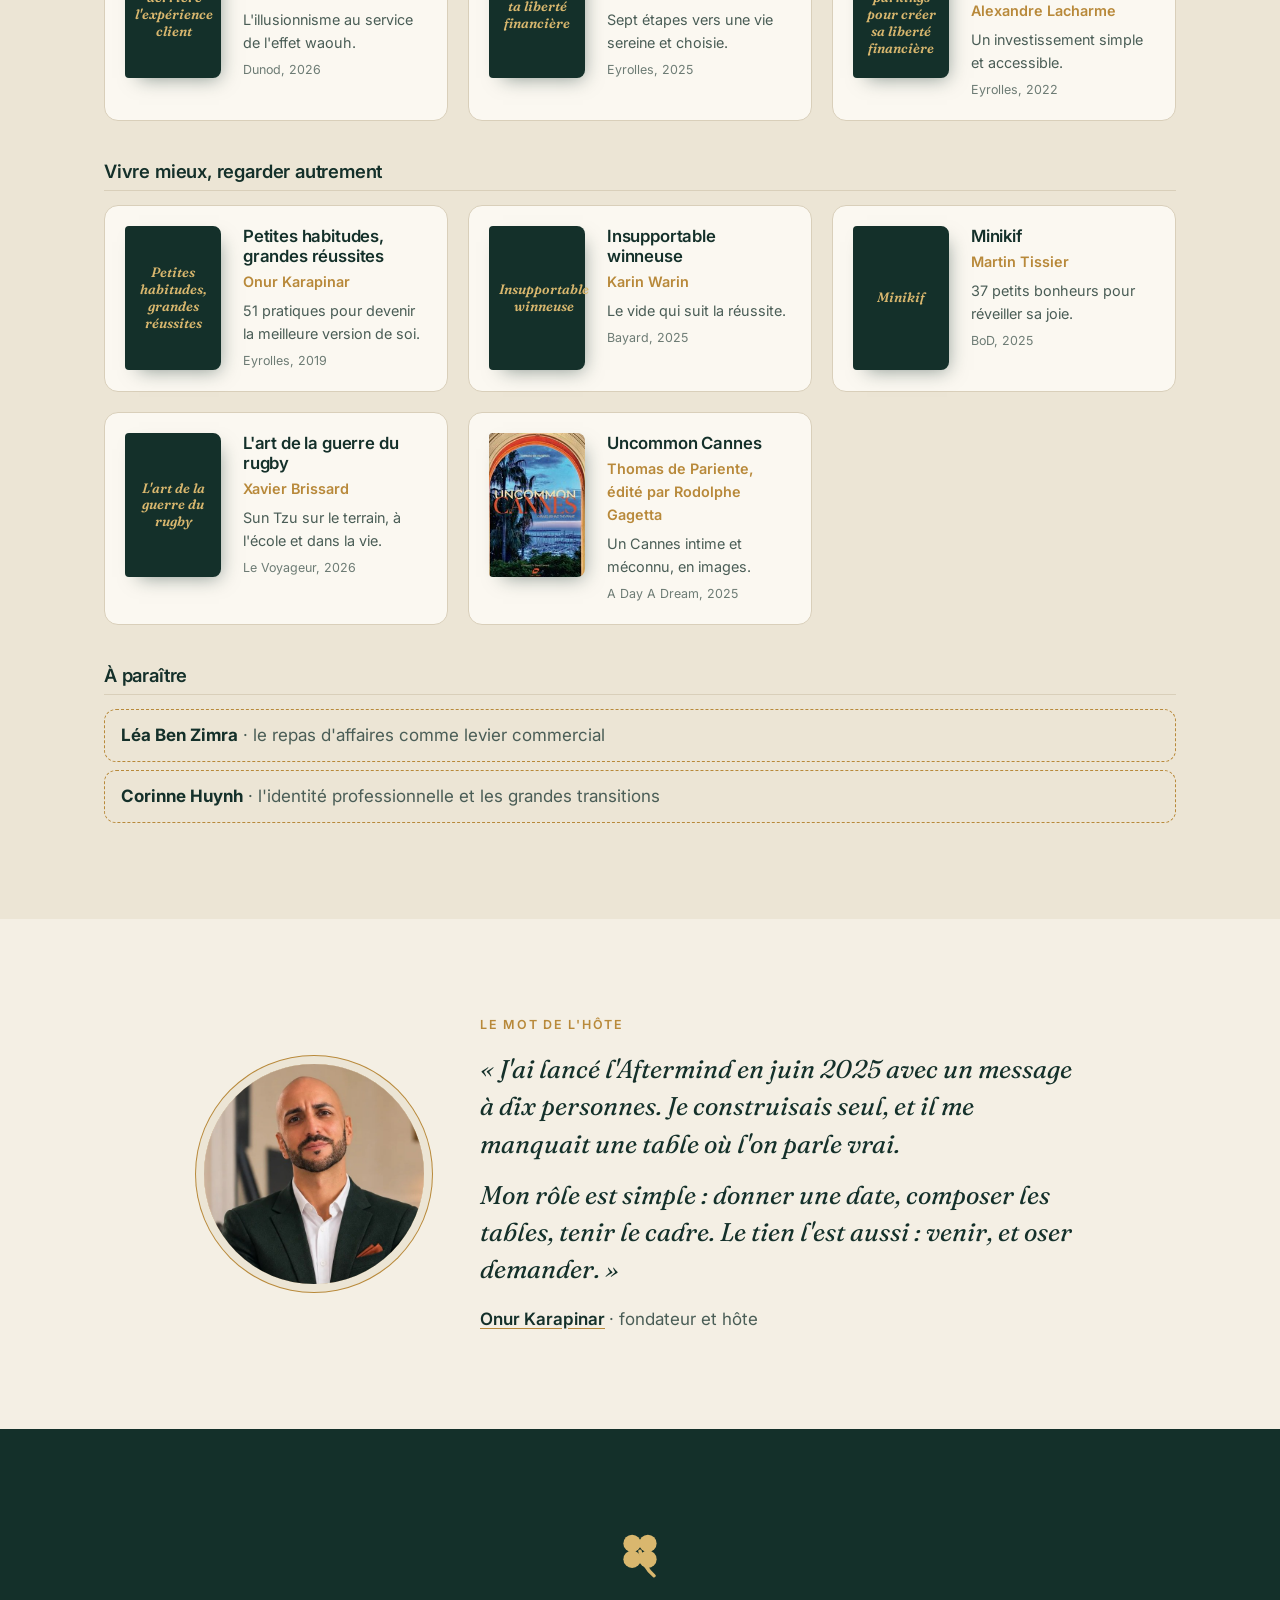
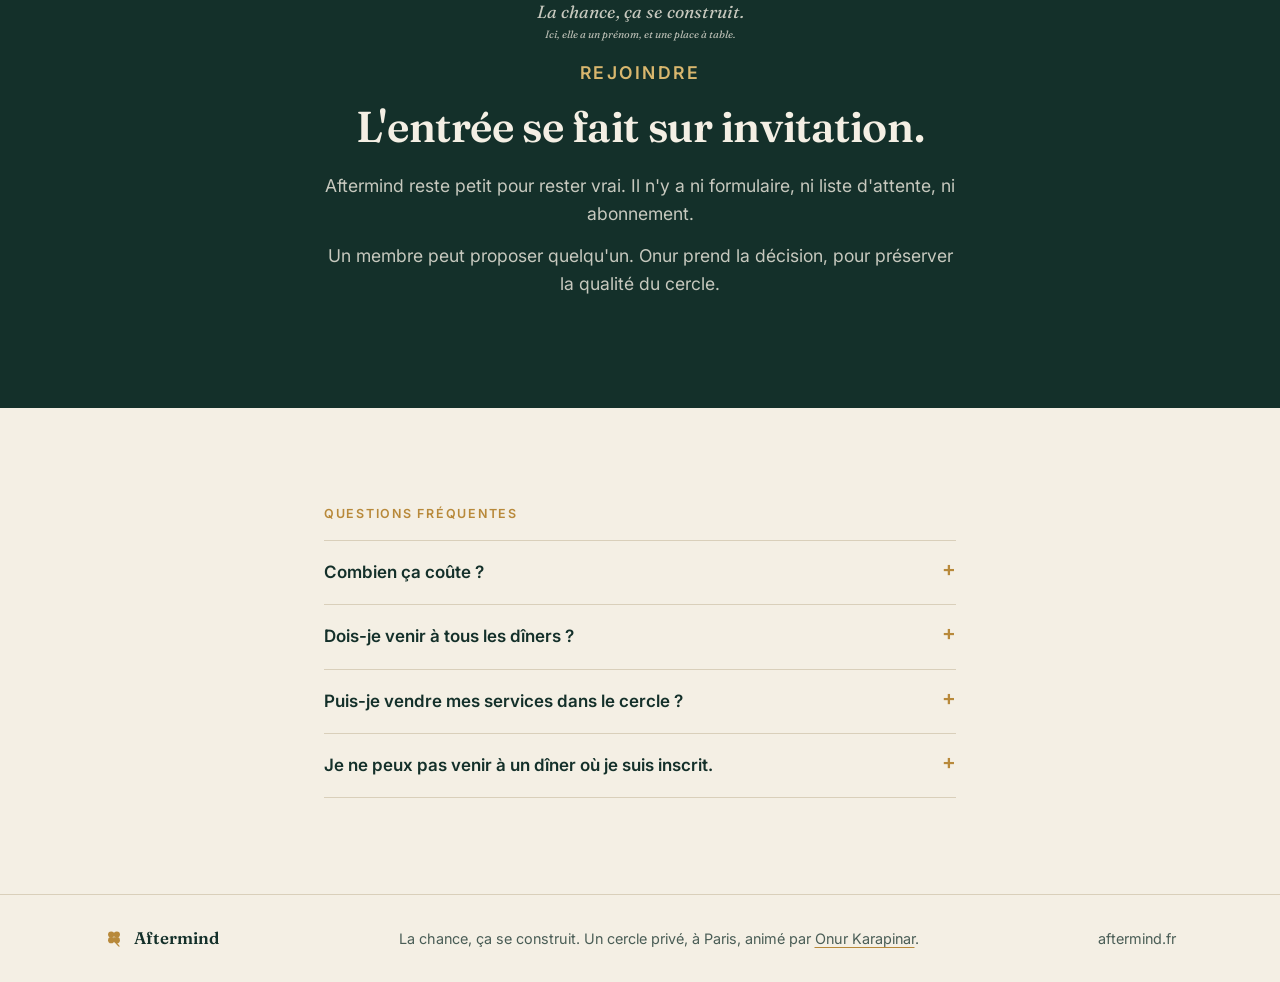
==== commit fe8457d3: "V7 : histoire régulière, chance comme bénéfice, 20 témoignages sur deux lignes, plus de photos, lien" ====
--- a/index.html
+++ b/index.html
@@ -54,7 +54,7 @@
             <span class="next-date">Jeudi 10 décembre 2026, 19&nbsp;h&nbsp;30</span>
             <span class="next-note">Le lieu est donné aux membres dans le groupe.</span>
           </a>
-          <p class="motto"><svg class="clover" viewBox="0 0 32 32" aria-hidden="true"><use href="#clover"/></svg> La chance, ça se construit.</p>
+          <p class="motto"><svg class="clover" viewBox="0 0 32 32" aria-hidden="true"><use href="#clover"/></svg> <span>La chance, ça se construit. <em>La tienne : quarante personnes qui veulent te voir réussir.</em></span></p>
         </div>
         <div class="hero-v6-photos" aria-hidden="false">
           <figure class="print print-back"><img src="img/soirees/soiree-septembre-2025.jpg" alt="Une soirée du cercle, septembre 2025"></figure>
@@ -69,7 +69,7 @@
         <div class="stat reveal"><span class="stat-num" data-count="40">40</span><span class="stat-label">membres</span></div>
         <div class="stat reveal"><span class="stat-num" data-count="16">16</span><span class="stat-label">dîners depuis juillet 2025</span></div>
         <div class="stat reveal"><span class="stat-num" data-count="22">22</span><span class="stat-label">autour de la table, le 24 juin 2026</span></div>
-        <div class="stat reveal"><span class="stat-num">0</span><span class="stat-label">pitch</span></div>
+        <div class="stat reveal"><span class="stat-num">0</span><span class="stat-label">PowerPoint sorti à table</span></div>
       </div>
     </section>
 
@@ -142,7 +142,7 @@
           </div>
         </div>
       </div>
-      <div class="reel" id="reel" tabindex="0"><figure class="reel-item"><img src="img/soirees/soiree-septembre-2025.jpg" alt="Shinko Opéra, septembre 2025" loading="lazy"><figcaption>Shinko Opéra, septembre 2025</figcaption></figure><figure class="reel-item"><img src="img/soirees/show-de-magie-juin-2025.jpg" alt="Le show de magie, juin 2025" loading="lazy"><figcaption>Le show de magie, juin 2025</figcaption></figure><figure class="reel-item"><img src="img/soirees/cafe-de-la-paix-juillet-2025.jpg" alt="Le premier dîner, juillet 2025" loading="lazy"><figcaption>Le premier dîner, juillet 2025</figcaption></figure><figure class="reel-item"><img src="img/notion/guiren.jpg" alt="Chez Guiren, janvier 2026" loading="lazy"><figcaption>Chez Guiren, janvier 2026</figcaption></figure><figure class="reel-item"><img src="img/assiettes.jpg" alt="À table" loading="lazy"><figcaption>À table</figcaption></figure><figure class="reel-item"><img src="img/soirees/tablee-septembre-2025.jpg" alt="La grande tablée, septembre 2025" loading="lazy"><figcaption>La grande tablée, septembre 2025</figcaption></figure><figure class="reel-item"><img src="img/soirees/diner-octobre-2025.jpg" alt="Pink Koï, octobre 2025" loading="lazy"><figcaption>Pink Koï, octobre 2025</figcaption></figure><figure class="reel-item"><img src="img/salle-cafe.jpg" alt="Café de la Paix" loading="lazy"><figcaption>Café de la Paix</figcaption></figure><figure class="reel-item"><img src="img/soirees/apero-septembre-2026.jpg" alt="Apéro spontané, septembre 2026" loading="lazy"><figcaption>Apéro spontané, septembre 2026</figcaption></figure></div>
+      <div class="reel" id="reel" tabindex="0"><figure class="reel-item"><img src="img/soirees/soiree-septembre-2025.jpg" alt="Shinko Opéra, septembre 2025" loading="lazy"><figcaption>Shinko Opéra, septembre 2025</figcaption></figure><figure class="reel-item"><img src="img/soirees/show-de-magie-juin-2025.jpg" alt="Le show de magie, juin 2025" loading="lazy"><figcaption>Le show de magie, juin 2025</figcaption></figure><figure class="reel-item"><img src="img/soirees/cafe-de-la-paix-juillet-2025.jpg" alt="Le premier dîner, juillet 2025" loading="lazy"><figcaption>Le premier dîner, juillet 2025</figcaption></figure><figure class="reel-item"><img src="img/notion/guiren.jpg" alt="Chez Guiren, janvier 2026" loading="lazy"><figcaption>Chez Guiren, janvier 2026</figcaption></figure><figure class="reel-item"><img src="img/assiettes.jpg" alt="À table" loading="lazy"><figcaption>À table</figcaption></figure><figure class="reel-item"><img src="img/soirees/tablee-septembre-2025.jpg" alt="La grande tablée, septembre 2025" loading="lazy"><figcaption>La grande tablée, septembre 2025</figcaption></figure><figure class="reel-item"><img src="img/soirees/diner-octobre-2025.jpg" alt="Pink Koï, octobre 2025" loading="lazy"><figcaption>Pink Koï, octobre 2025</figcaption></figure><figure class="reel-item"><img src="img/soirees/terrasse-2-septembre-2026.jpg" alt="En terrasse, septembre 2026" loading="lazy"><figcaption>En terrasse, septembre 2026</figcaption></figure><figure class="reel-item"><img src="img/soirees/show-de-magie-2-juin-2025.jpg" alt="Le show de magie, juin 2025" loading="lazy"><figcaption>Le show de magie, juin 2025</figcaption></figure><figure class="reel-item"><img src="img/salle-cafe.jpg" alt="Café de la Paix" loading="lazy"><figcaption>Café de la Paix</figcaption></figure><figure class="reel-item"><img src="img/soirees/apero-septembre-2026.jpg" alt="Apéro spontané, septembre 2026" loading="lazy"><figcaption>Apéro spontané, septembre 2026</figcaption></figure></div>
     </section>
 
     <!-- Lieux -->
@@ -209,22 +209,6 @@
         </div>
 
         <p class="aside reveal">Les lives du premier mercredi sont en pause. Ils reprendront dès que trois membres le demanderont.</p>
-      </div>
-    </section>
-
-    <!-- Déclics -->
-    <section class="block wins-block" aria-label="Ce que le cercle a déclenché">
-      <div class="wrap">
-        <p class="kicker reveal">Ce que le cercle a déclenché</p>
-        <h2 class="reveal">Des choses concrètes, entre deux plats.</h2>
-        <ul class="wins">
-          <li class="reveal"><span class="win-n">30 s</span><p>Pour trouver un lieu de tournage, en plein live d'entraide.</p></li>
-          <li class="reveal"><span class="win-n">10</span><p>Places offertes par un membre pour un salon international à Londres.</p></li>
-          <li class="reveal"><span class="win-n">1</span><p>Invité surprise à table : le cofondateur de BonneGueule, chez Guiren.</p></li>
-          <li class="reveal"><span class="win-n">3</span><p>Soirées ouvertes par des membres : un show de magie, un TEDx, le lancement d'une maison d'édition.</p></li>
-          <li class="reveal"><span class="win-n">?</span><p>Un client qui en demande toujours plus : le groupe a répondu en une matinée.</p></li>
-          <li class="reveal"><span class="win-n">∞</span><p>Des intros, des recommandations, des prompts faits en direct.</p></li>
-        </ul>
       </div>
     </section>
 
@@ -274,6 +258,9 @@
         <div class="q-marquee" aria-label="D'autres mots de membres">
           <div class="q-track"><blockquote class=""><p>«&nbsp;Une soirée où l'on a pris beaucoup de hauteur.&nbsp;»</p><footer><span class="q-av" data-slug="laurent-beretta"><span>LB</span></span><span><strong>Laurent Beretta</strong><cite>Illusionniste, conférencier · janvier 2026</cite></span></footer></blockquote><blockquote class=""><p>«&nbsp;De l'authentique, du brut, du bon. On a ri, on a parlé vrai.&nbsp;»</p><footer><span class="q-av" data-slug="rosalie-bun-ung"><span>RB</span></span><span><strong>Rosalie Bun-Ung</strong><cite>Coach business et mindset · juin 2025</cite></span></footer></blockquote><blockquote class=""><p>«&nbsp;Dynamique, ambitieux, concret, humain.&nbsp;»</p><footer><span class="q-av" data-slug="sacha-honigbaum"><span>SH</span></span><span><strong>Sacha Honigbaum</strong><cite>Networking B2B · janvier 2026</cite></span></footer></blockquote><blockquote class=""><p>«&nbsp;Comme d'habitude, l'humain au cœur de ces échanges.&nbsp;»</p><footer><span class="q-av" data-slug="corinne-huynh"><span>CH</span></span><span><strong>Corinne Huynh</strong><cite>Stratège de l'identité pro · janvier 2026</cite></span></footer></blockquote><blockquote class=""><p>«&nbsp;Il y a de la magie à se retrouver. On s'apprend.&nbsp;»</p><footer><span class="q-av" data-slug="jean-sommer"><span>JS</span></span><span><strong>Jean Sommer</strong><cite>Coach vocal, auteur · octobre 2025</cite></span></footer></blockquote><blockquote class=""><p>«&nbsp;Merci pour la mise en relation. Ça fait du bien.&nbsp;»</p><footer><span class="q-av" data-slug="vincent-bosq-bousquet"><span>VB</span></span><span><strong>Vincent Bosq-Bousquet</strong><cite>Conférencier · février 2026</cite></span></footer></blockquote><blockquote class=""><p>«&nbsp;Le pouvoir des pairs qui grandissent ensemble.&nbsp;»</p><footer><span class="q-av" data-slug="diane-lenne"><span>DL</span></span><span><strong>Diane Lenne</strong><cite>CEO de We Are Peers · octobre 2025</cite></span></footer></blockquote><blockquote class=""><p>«&nbsp;C'était exceptionnel. Quel kiff !&nbsp;»</p><footer><span class="q-av" data-slug="tanguy-genet"><span>TG</span></span><span><strong>Tanguy Genet</strong><cite>Cofondateur d'Opluo Family · février 2026</cite></span></footer></blockquote><blockquote aria-hidden="true" class=""><p>«&nbsp;Une soirée où l'on a pris beaucoup de hauteur.&nbsp;»</p><footer><span class="q-av" data-slug="laurent-beretta"><span>LB</span></span><span><strong>Laurent Beretta</strong><cite>Illusionniste, conférencier · janvier 2026</cite></span></footer></blockquote><blockquote aria-hidden="true" class=""><p>«&nbsp;De l'authentique, du brut, du bon. On a ri, on a parlé vrai.&nbsp;»</p><footer><span class="q-av" data-slug="rosalie-bun-ung"><span>RB</span></span><span><strong>Rosalie Bun-Ung</strong><cite>Coach business et mindset · juin 2025</cite></span></footer></blockquote><blockquote aria-hidden="true" class=""><p>«&nbsp;Dynamique, ambitieux, concret, humain.&nbsp;»</p><footer><span class="q-av" data-slug="sacha-honigbaum"><span>SH</span></span><span><strong>Sacha Honigbaum</strong><cite>Networking B2B · janvier 2026</cite></span></footer></blockquote><blockquote aria-hidden="true" class=""><p>«&nbsp;Comme d'habitude, l'humain au cœur de ces échanges.&nbsp;»</p><footer><span class="q-av" data-slug="corinne-huynh"><span>CH</span></span><span><strong>Corinne Huynh</strong><cite>Stratège de l'identité pro · janvier 2026</cite></span></footer></blockquote><blockquote aria-hidden="true" class=""><p>«&nbsp;Il y a de la magie à se retrouver. On s'apprend.&nbsp;»</p><footer><span class="q-av" data-slug="jean-sommer"><span>JS</span></span><span><strong>Jean Sommer</strong><cite>Coach vocal, auteur · octobre 2025</cite></span></footer></blockquote><blockquote aria-hidden="true" class=""><p>«&nbsp;Merci pour la mise en relation. Ça fait du bien.&nbsp;»</p><footer><span class="q-av" data-slug="vincent-bosq-bousquet"><span>VB</span></span><span><strong>Vincent Bosq-Bousquet</strong><cite>Conférencier · février 2026</cite></span></footer></blockquote><blockquote aria-hidden="true" class=""><p>«&nbsp;Le pouvoir des pairs qui grandissent ensemble.&nbsp;»</p><footer><span class="q-av" data-slug="diane-lenne"><span>DL</span></span><span><strong>Diane Lenne</strong><cite>CEO de We Are Peers · octobre 2025</cite></span></footer></blockquote><blockquote aria-hidden="true" class=""><p>«&nbsp;C'était exceptionnel. Quel kiff !&nbsp;»</p><footer><span class="q-av" data-slug="tanguy-genet"><span>TG</span></span><span><strong>Tanguy Genet</strong><cite>Cofondateur d'Opluo Family · février 2026</cite></span></footer></blockquote></div>
         </div>
+        <div class="q-marquee q-reverse" aria-label="D'autres mots de membres">
+          <div class="q-track"><blockquote><p>«&nbsp;Des moments de convivialité qui nourrissent autant le corps que l'esprit.&nbsp;»</p><footer><span class="q-av" data-slug="lea-ben-zimra"><span>LB</span></span><span><strong>Léa Ben Zimra</strong><cite>Populence Academy · janvier 2026</cite></span></footer></blockquote><blockquote><p>«&nbsp;Merci d'être venus comme vous êtes. Une soirée magique.&nbsp;»</p><footer><span class="q-av" data-slug="choura-sayed"><span>CS</span></span><span><strong>Choura Sayed</strong><cite>Auteure, profiler · février 2026</cite></span></footer></blockquote><blockquote><p>«&nbsp;Une magnifique soirée, un beau moment de rencontre.&nbsp;»</p><footer><span class="q-av" data-slug="vitty-feng-tirlot"><span>VF</span></span><span><strong>Vitty Feng-Tirlot</strong><cite>Coach en leadership · février 2026</cite></span></footer></blockquote><blockquote><p>«&nbsp;C'est vraiment une joie d'avoir la possibilité de vous côtoyer.&nbsp;»</p><footer><span class="q-av" data-slug="alexandre-huang"><span>AH</span></span><span><strong>Alexandre Huang</strong><cite>Studio Interview Conseil · avril 2026</cite></span></footer></blockquote><blockquote><p>«&nbsp;Un échange et un compte rendu de très grande qualité.&nbsp;»</p><footer><span class="q-av" data-slug="jerome-meyniel"><span>JM</span></span><span><strong>Jérôme Meyniel</strong><cite>Conférencier · janvier 2026</cite></span></footer></blockquote><blockquote><p>«&nbsp;C'était un super moment.&nbsp;»</p><footer><span class="q-av" data-slug="manon-merloz"><span>MM</span></span><span><strong>Manon Merloz</strong><cite>Consultante branding · mars 2026</cite></span></footer></blockquote><blockquote><p>«&nbsp;Ravie d'avoir enfin pu rencontrer certains membres.&nbsp;»</p><footer><span class="q-av" data-slug="aurore-kassambara"><span>AK</span></span><span><strong>Aurore Kassambara</strong><cite>Product builder · mars 2026</cite></span></footer></blockquote><blockquote><p>«&nbsp;Fière de rejoindre cette belle initiative. Hâte d'imaginer les passerelles entre nous.&nbsp;»</p><footer><span class="q-av" data-slug="lydia-martraire"><span>LM</span></span><span><strong>Lydia Martraire</strong><cite>Fondatrice de Kaperli · février 2026</cite></span></footer></blockquote><blockquote><p>«&nbsp;C'était très chouette, merci !&nbsp;»</p><footer><span class="q-av" data-slug="martin-tissier"><span>MT</span></span><span><strong>Martin Tissier</strong><cite>CEO d'Urban Gaming · février 2026</cite></span></footer></blockquote><blockquote><p>«&nbsp;Merci pour cette soirée, et à tous ceux qui étaient présents.&nbsp;»</p><footer><span class="q-av" data-slug="paul-barret"><span>PB</span></span><span><strong>Paul Barret</strong><cite>Opluo Brand · février 2026</cite></span></footer></blockquote><blockquote aria-hidden="true"><p>«&nbsp;Des moments de convivialité qui nourrissent autant le corps que l'esprit.&nbsp;»</p><footer><span class="q-av" data-slug="lea-ben-zimra"><span>LB</span></span><span><strong>Léa Ben Zimra</strong><cite>Populence Academy · janvier 2026</cite></span></footer></blockquote><blockquote aria-hidden="true"><p>«&nbsp;Merci d'être venus comme vous êtes. Une soirée magique.&nbsp;»</p><footer><span class="q-av" data-slug="choura-sayed"><span>CS</span></span><span><strong>Choura Sayed</strong><cite>Auteure, profiler · février 2026</cite></span></footer></blockquote><blockquote aria-hidden="true"><p>«&nbsp;Une magnifique soirée, un beau moment de rencontre.&nbsp;»</p><footer><span class="q-av" data-slug="vitty-feng-tirlot"><span>VF</span></span><span><strong>Vitty Feng-Tirlot</strong><cite>Coach en leadership · février 2026</cite></span></footer></blockquote><blockquote aria-hidden="true"><p>«&nbsp;C'est vraiment une joie d'avoir la possibilité de vous côtoyer.&nbsp;»</p><footer><span class="q-av" data-slug="alexandre-huang"><span>AH</span></span><span><strong>Alexandre Huang</strong><cite>Studio Interview Conseil · avril 2026</cite></span></footer></blockquote><blockquote aria-hidden="true"><p>«&nbsp;Un échange et un compte rendu de très grande qualité.&nbsp;»</p><footer><span class="q-av" data-slug="jerome-meyniel"><span>JM</span></span><span><strong>Jérôme Meyniel</strong><cite>Conférencier · janvier 2026</cite></span></footer></blockquote><blockquote aria-hidden="true"><p>«&nbsp;C'était un super moment.&nbsp;»</p><footer><span class="q-av" data-slug="manon-merloz"><span>MM</span></span><span><strong>Manon Merloz</strong><cite>Consultante branding · mars 2026</cite></span></footer></blockquote><blockquote aria-hidden="true"><p>«&nbsp;Ravie d'avoir enfin pu rencontrer certains membres.&nbsp;»</p><footer><span class="q-av" data-slug="aurore-kassambara"><span>AK</span></span><span><strong>Aurore Kassambara</strong><cite>Product builder · mars 2026</cite></span></footer></blockquote><blockquote aria-hidden="true"><p>«&nbsp;Fière de rejoindre cette belle initiative. Hâte d'imaginer les passerelles entre nous.&nbsp;»</p><footer><span class="q-av" data-slug="lydia-martraire"><span>LM</span></span><span><strong>Lydia Martraire</strong><cite>Fondatrice de Kaperli · février 2026</cite></span></footer></blockquote><blockquote aria-hidden="true"><p>«&nbsp;C'était très chouette, merci !&nbsp;»</p><footer><span class="q-av" data-slug="martin-tissier"><span>MT</span></span><span><strong>Martin Tissier</strong><cite>CEO d'Urban Gaming · février 2026</cite></span></footer></blockquote><blockquote aria-hidden="true"><p>«&nbsp;Merci pour cette soirée, et à tous ceux qui étaient présents.&nbsp;»</p><footer><span class="q-av" data-slug="paul-barret"><span>PB</span></span><span><strong>Paul Barret</strong><cite>Opluo Brand · février 2026</cite></span></footer></blockquote></div>
+        </div>
       </div>
     </section>
 
@@ -429,7 +416,7 @@
             <p>«&nbsp;J'ai lancé l'Aftermind en juin 2025 avec un message à dix personnes. Je construisais seul, et il me manquait une table où l'on parle vrai.</p>
             <p>Mon rôle est simple : donner une date, composer les tables, tenir le cadre. Le tien l'est aussi : venir, et oser demander.&nbsp;»</p>
           </blockquote>
-          <p class="host-sign">Onur Karapinar <span>· fondateur et hôte</span></p>
+          <p class="host-sign"><a href="https://www.onurkarapinar.com" target="_blank" rel="noopener">Onur Karapinar</a> <span>· fondateur et hôte</span></p>
         </div>
       </div>
     </section>
@@ -438,7 +425,7 @@
     <section id="rejoindre" class="block invite">
       <div class="wrap narrow">
         <svg class="clover big" viewBox="0 0 32 32" aria-hidden="true"><use href="#clover"/></svg>
-        <p class="motto-big">La chance, ça se construit.</p>
+        <p class="motto-big">La chance, ça se construit.<br><span>Ici, elle a un prénom, et une place à table.</span></p>
         <p class="kicker">Rejoindre</p>
         <h2>L'entrée se fait sur invitation.</h2>
         <p>Aftermind reste petit pour rester vrai. Il n'y a ni formulaire, ni liste d'attente, ni abonnement.</p>
@@ -477,7 +464,7 @@
         <svg class="clover" viewBox="0 0 32 32" aria-hidden="true"><use href="#clover"/></svg>
         Aftermind
       </span>
-      <span>La chance, ça se construit. Un cercle privé, à Paris, animé par Onur Karapinar.</span>
+      <span>La chance, ça se construit. Un cercle privé, à Paris, animé par <a href="https://www.onurkarapinar.com" target="_blank" rel="noopener">Onur Karapinar</a>.</span>
       <span>aftermind.fr</span>
     </div>
   </footer>
--- a/style.css
+++ b/style.css
@@ -555,3 +555,25 @@
 .q-track footer { display: flex; align-items: center; gap: 12px; }
 .q-track footer strong { display: block; font-size: 0.95rem; color: var(--bg); }
 .q-track footer cite { display: block; font-style: normal; font-size: 0.8rem; color: var(--gold-light); }
+
+/* ===== Version 7 ===== */
+/* Histoire : cartes de même hauteur, photos au même format */
+.story { align-items: stretch; }
+.slide-media { position: relative; height: 200px; aspect-ratio: auto; overflow: hidden; }
+.slide-media img { position: absolute; inset: 0; width: 100%; height: 100%; object-fit: cover; }
+.slide-body { flex: 1; }
+.slide-body h3 { min-height: 2.6em; display: flex; align-items: flex-end; }
+
+/* La chance */
+.motto { align-items: flex-start; line-height: 1.4; max-width: 40ch; }
+.motto .clover { margin-top: 3px; }
+.motto em { display: block; font-style: normal; font-family: "Inter", sans-serif; font-size: 0.95rem; color: var(--ink-soft); margin-top: 4px; }
+.motto-big span { display: block; font-size: 0.6em; color: rgba(244, 239, 228, .75); margin-top: 6px; }
+
+/* Témoignages : deuxième ligne en sens inverse */
+.q-marquee + .q-marquee { margin-top: 18px; }
+.q-reverse .q-track { animation-direction: reverse; animation-duration: 80s; }
+
+/* Liens vers le site d'Onur */
+.foot a, .host-sign a { color: inherit; text-decoration: underline; text-decoration-color: var(--accent); text-underline-offset: 3px; }
+.foot a:hover, .host-sign a:hover { color: var(--accent); }
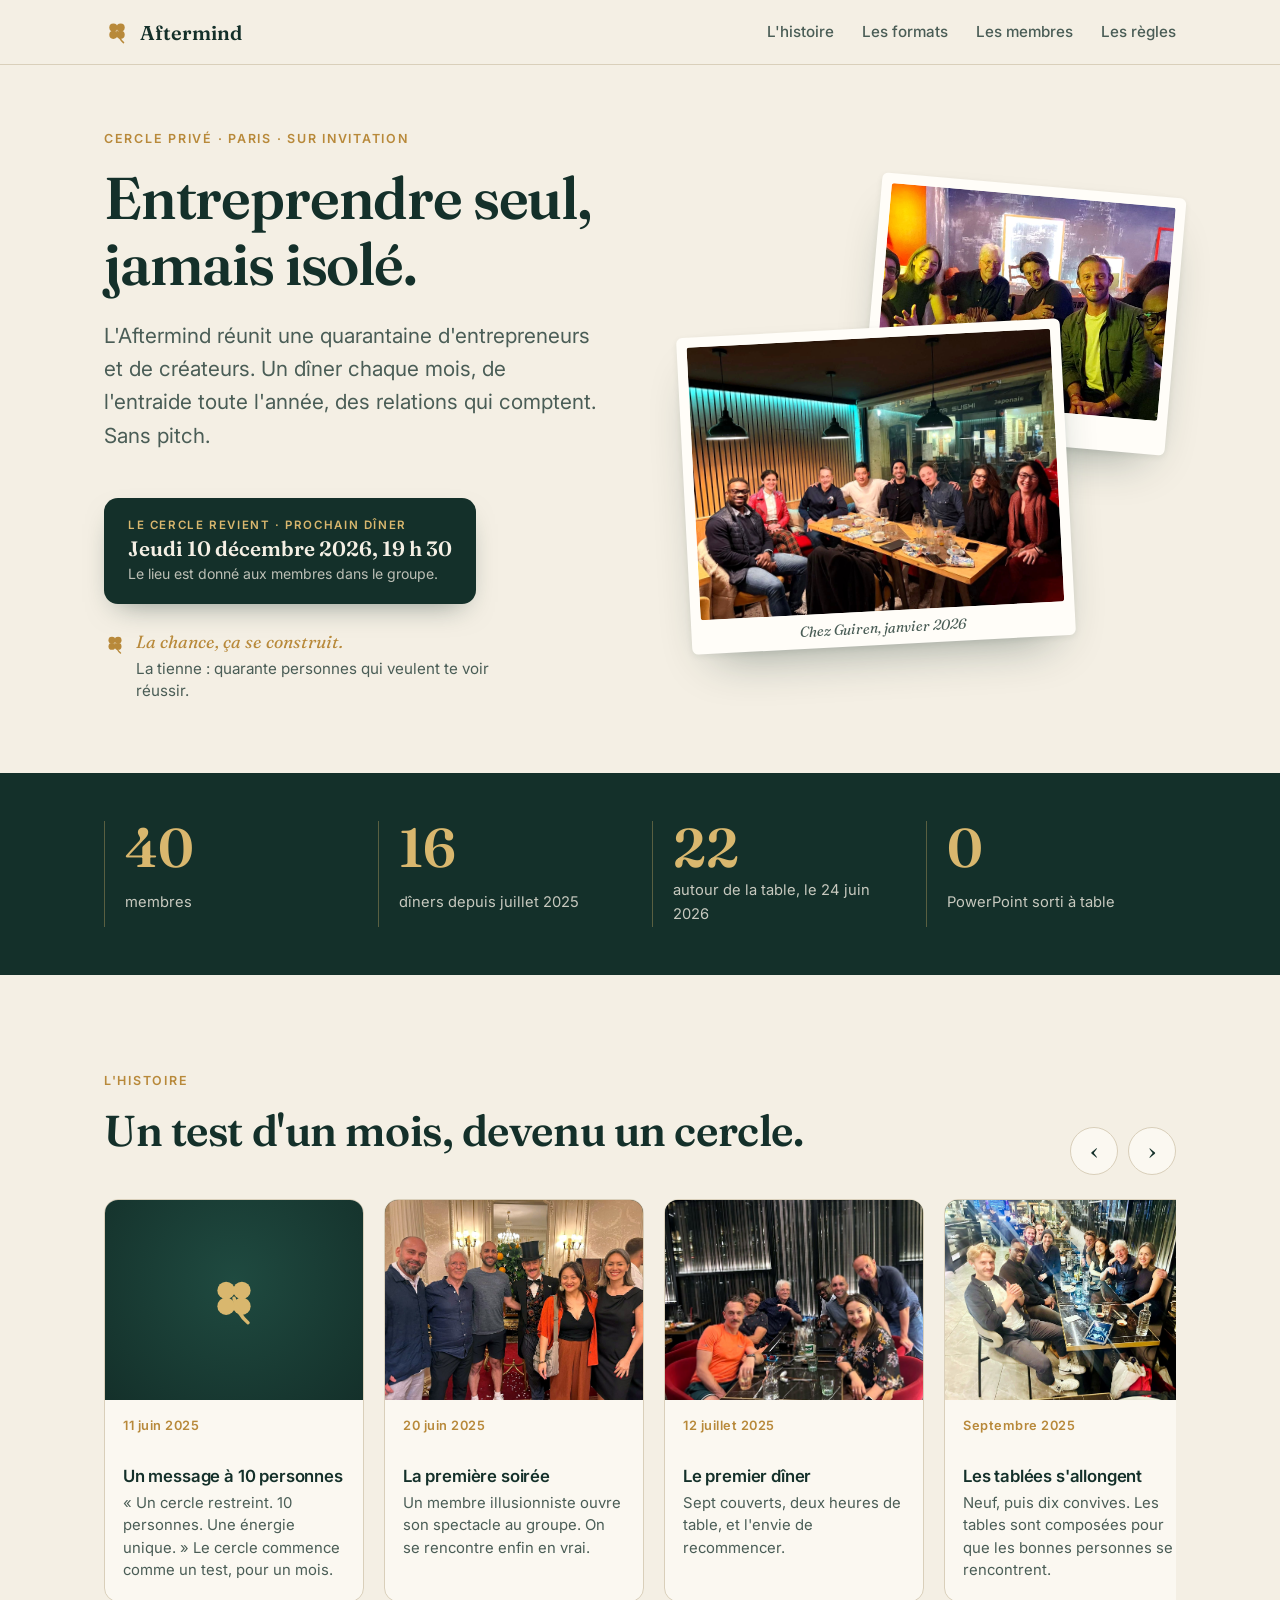
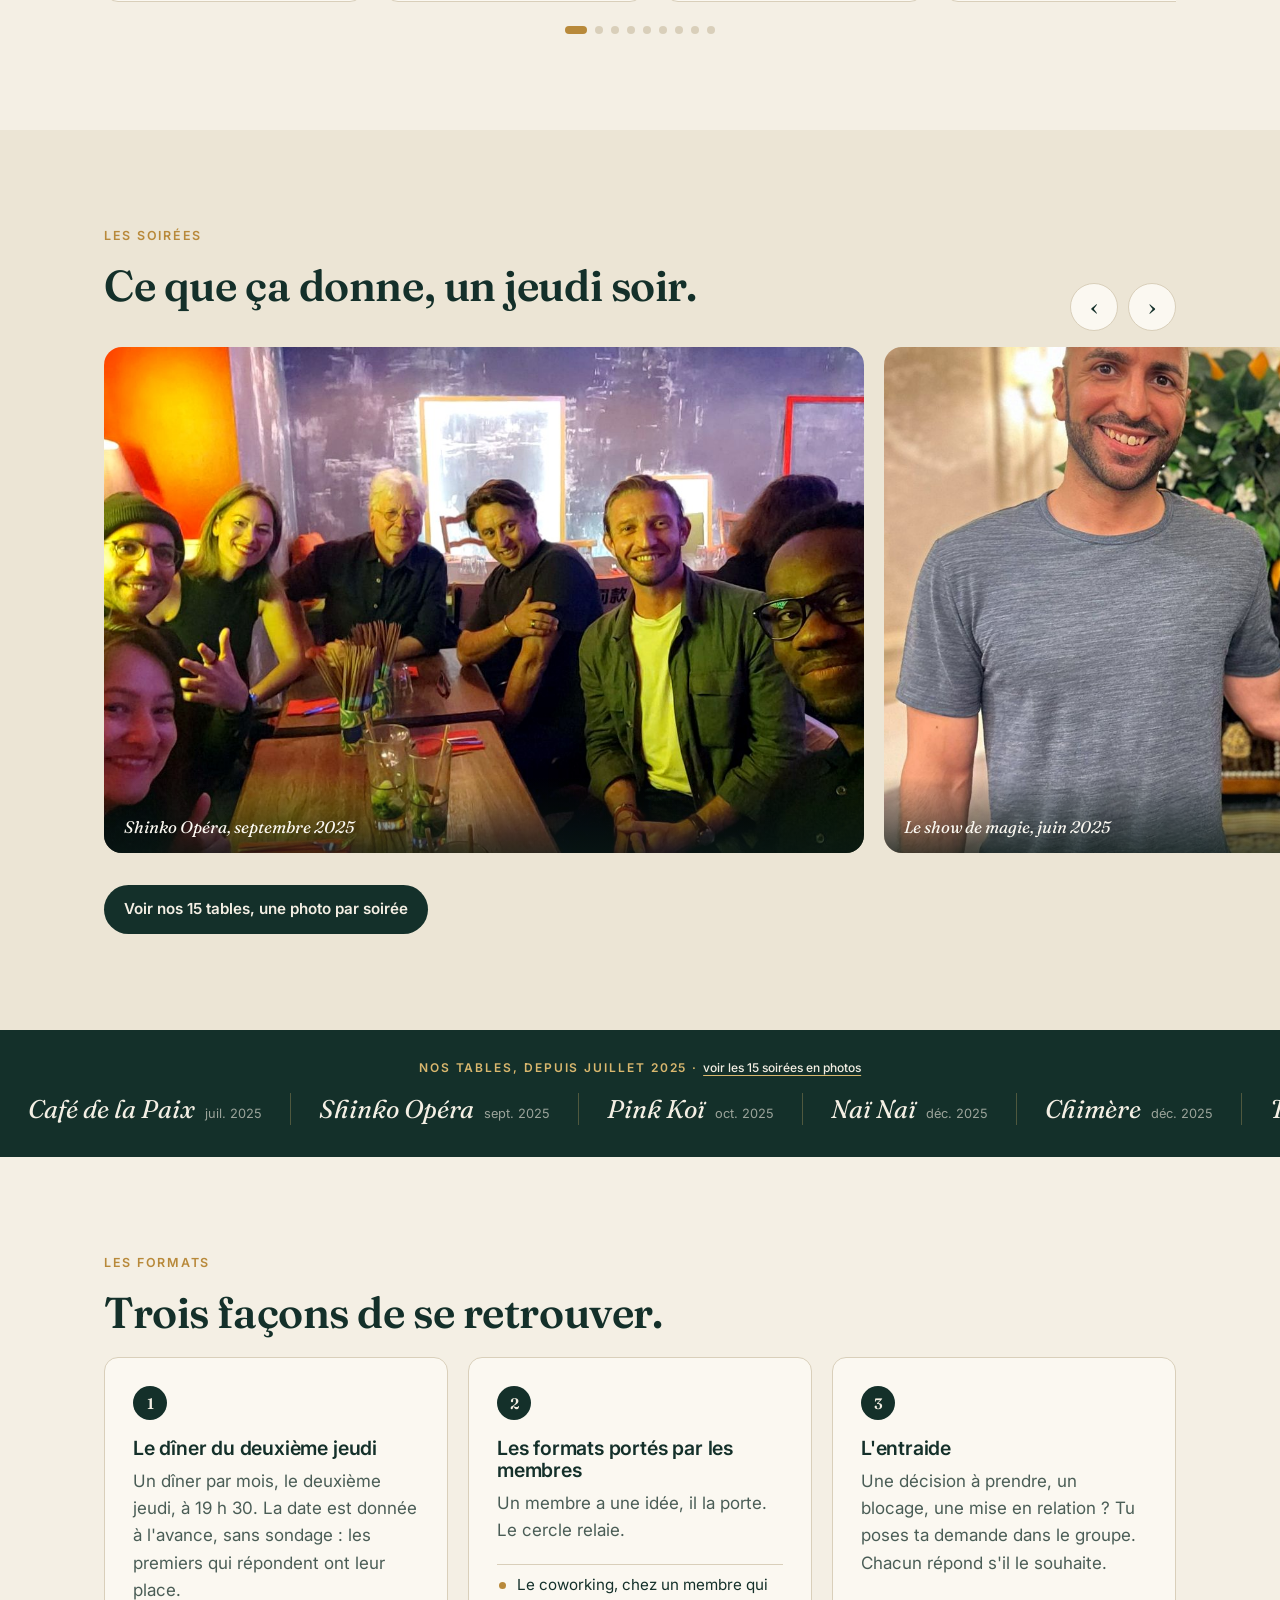
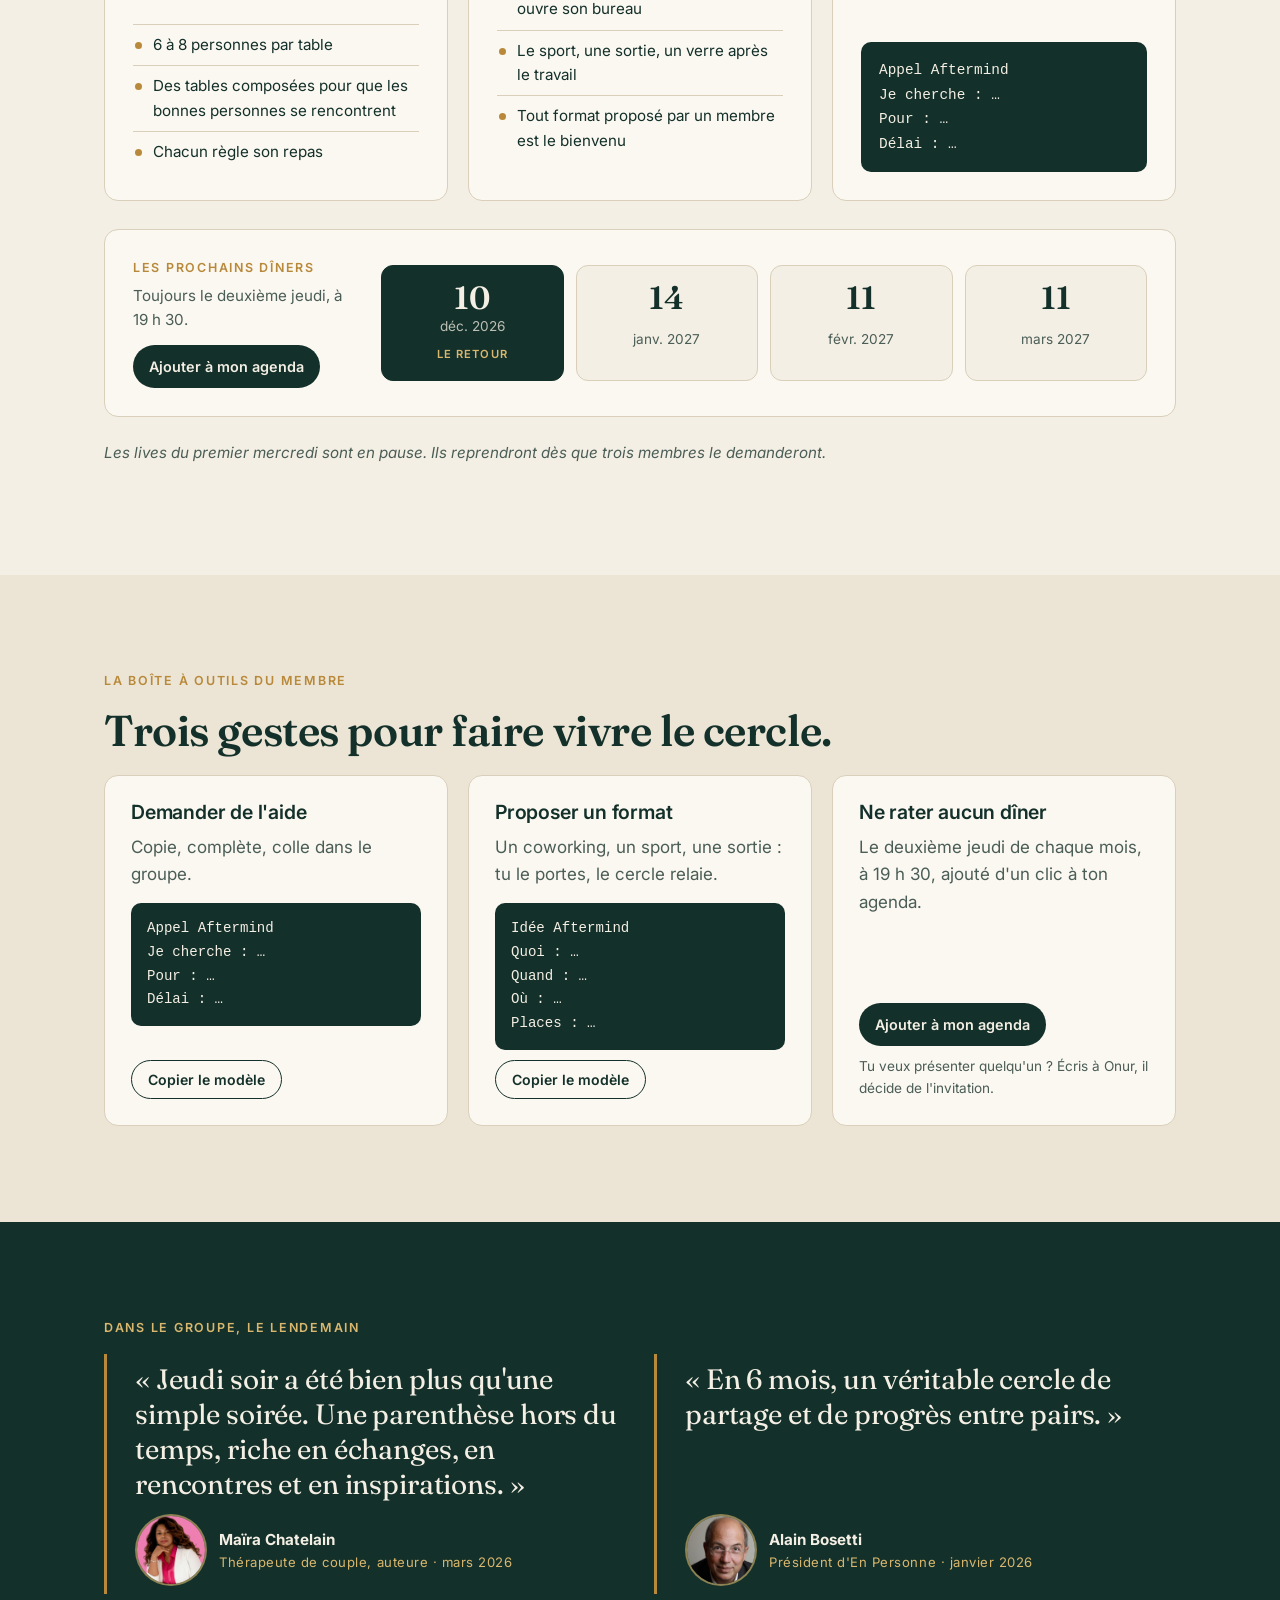
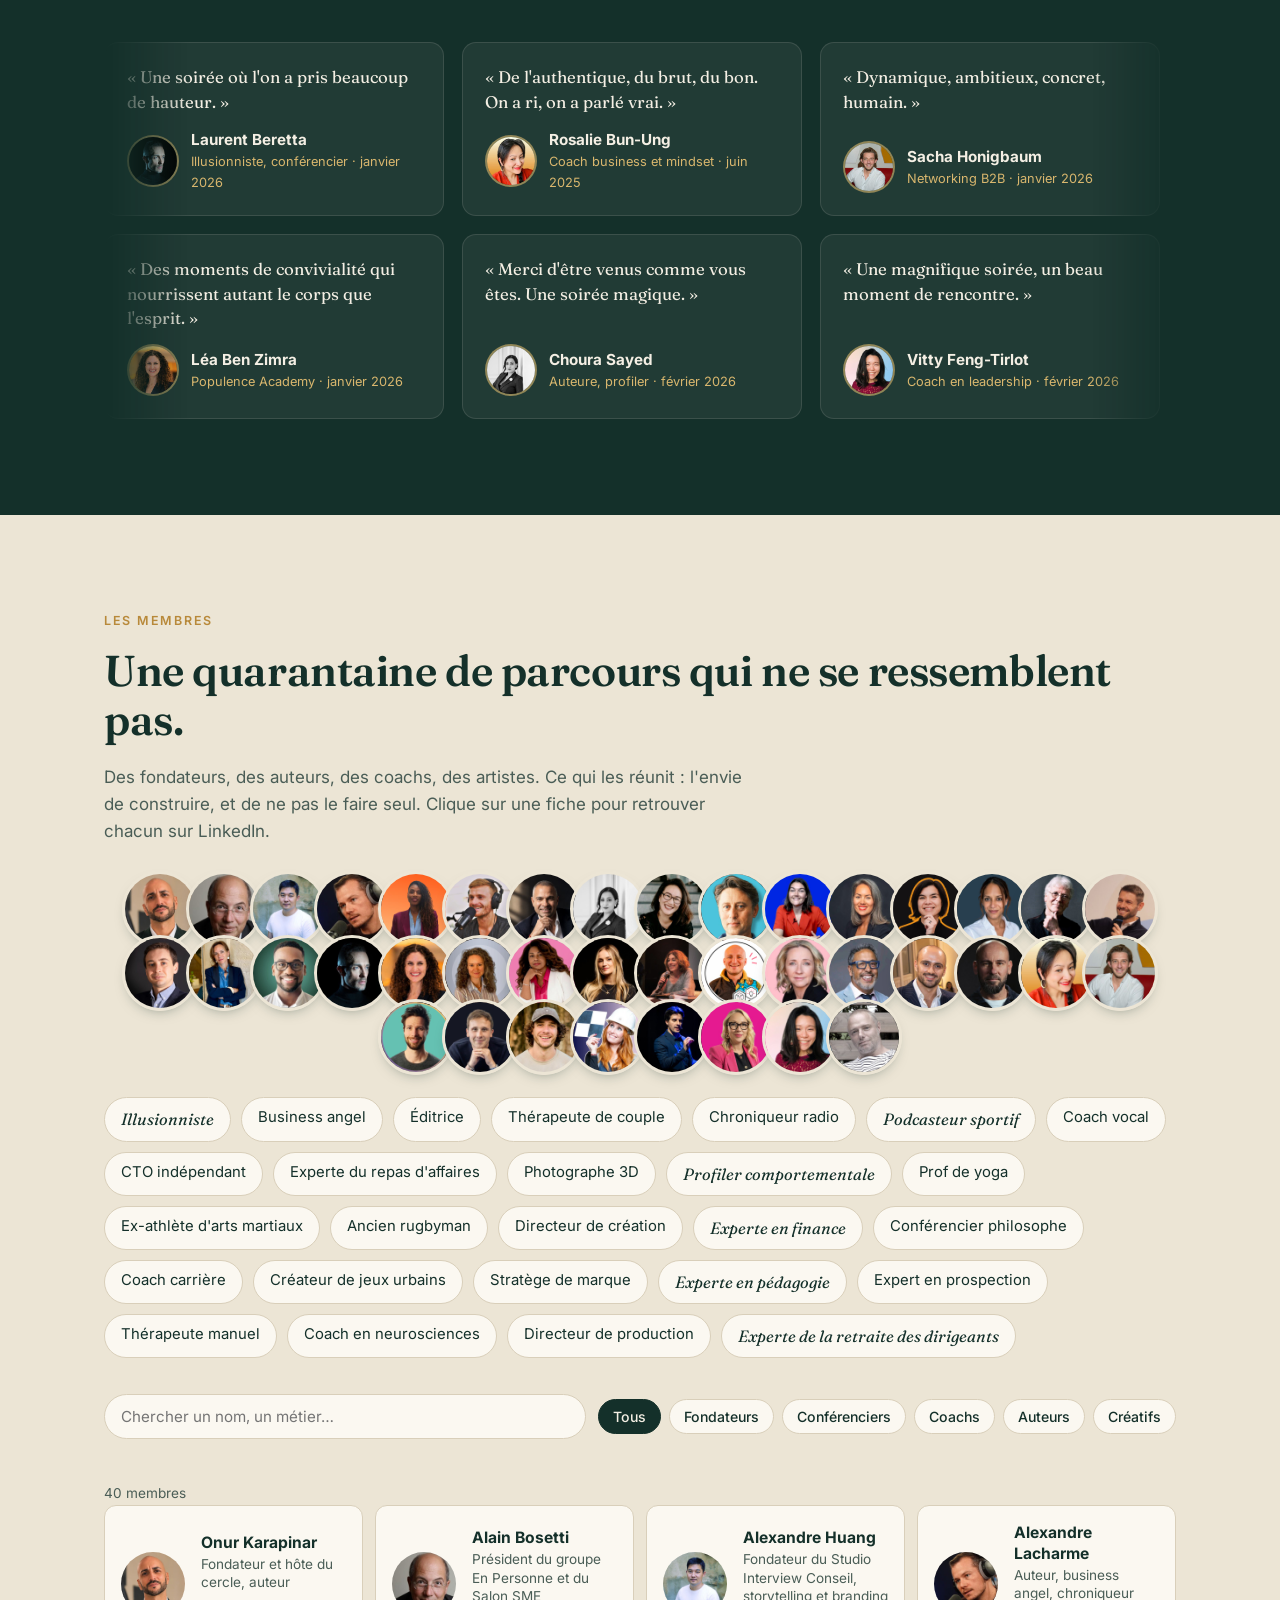
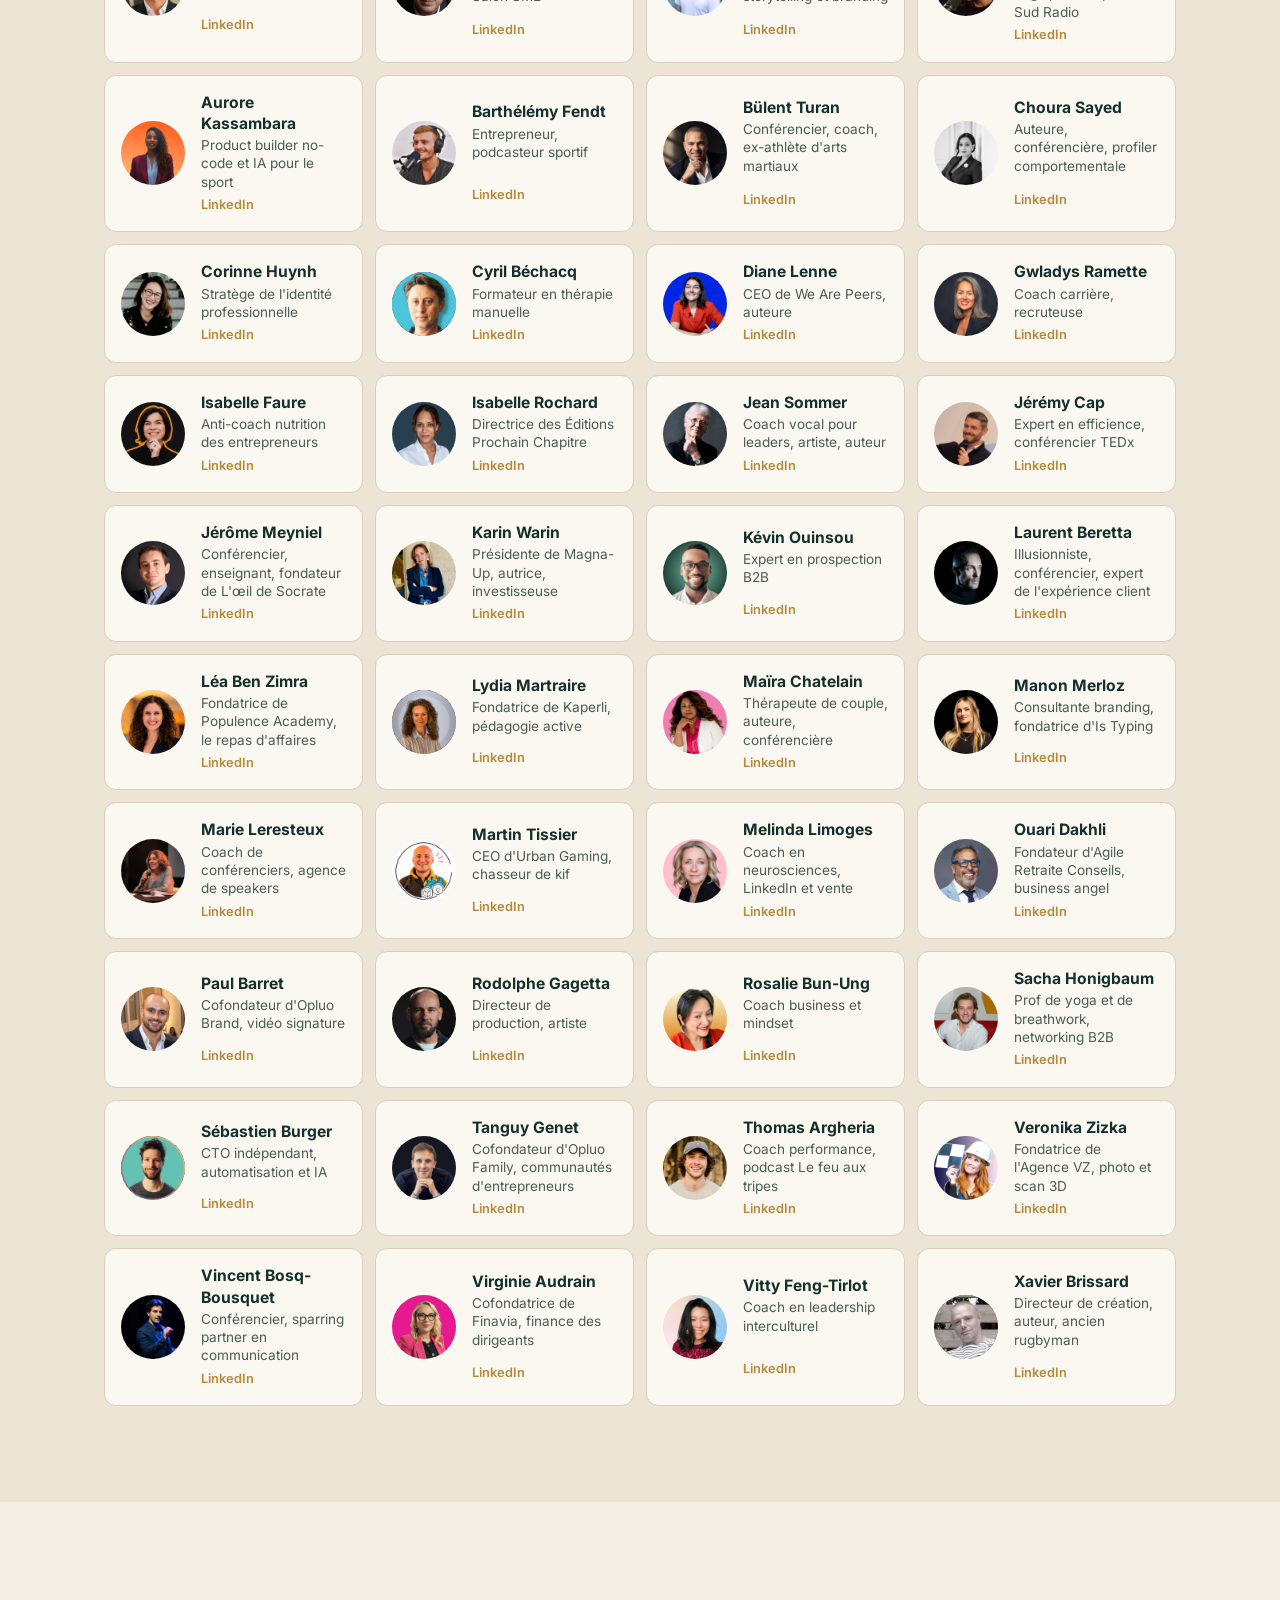
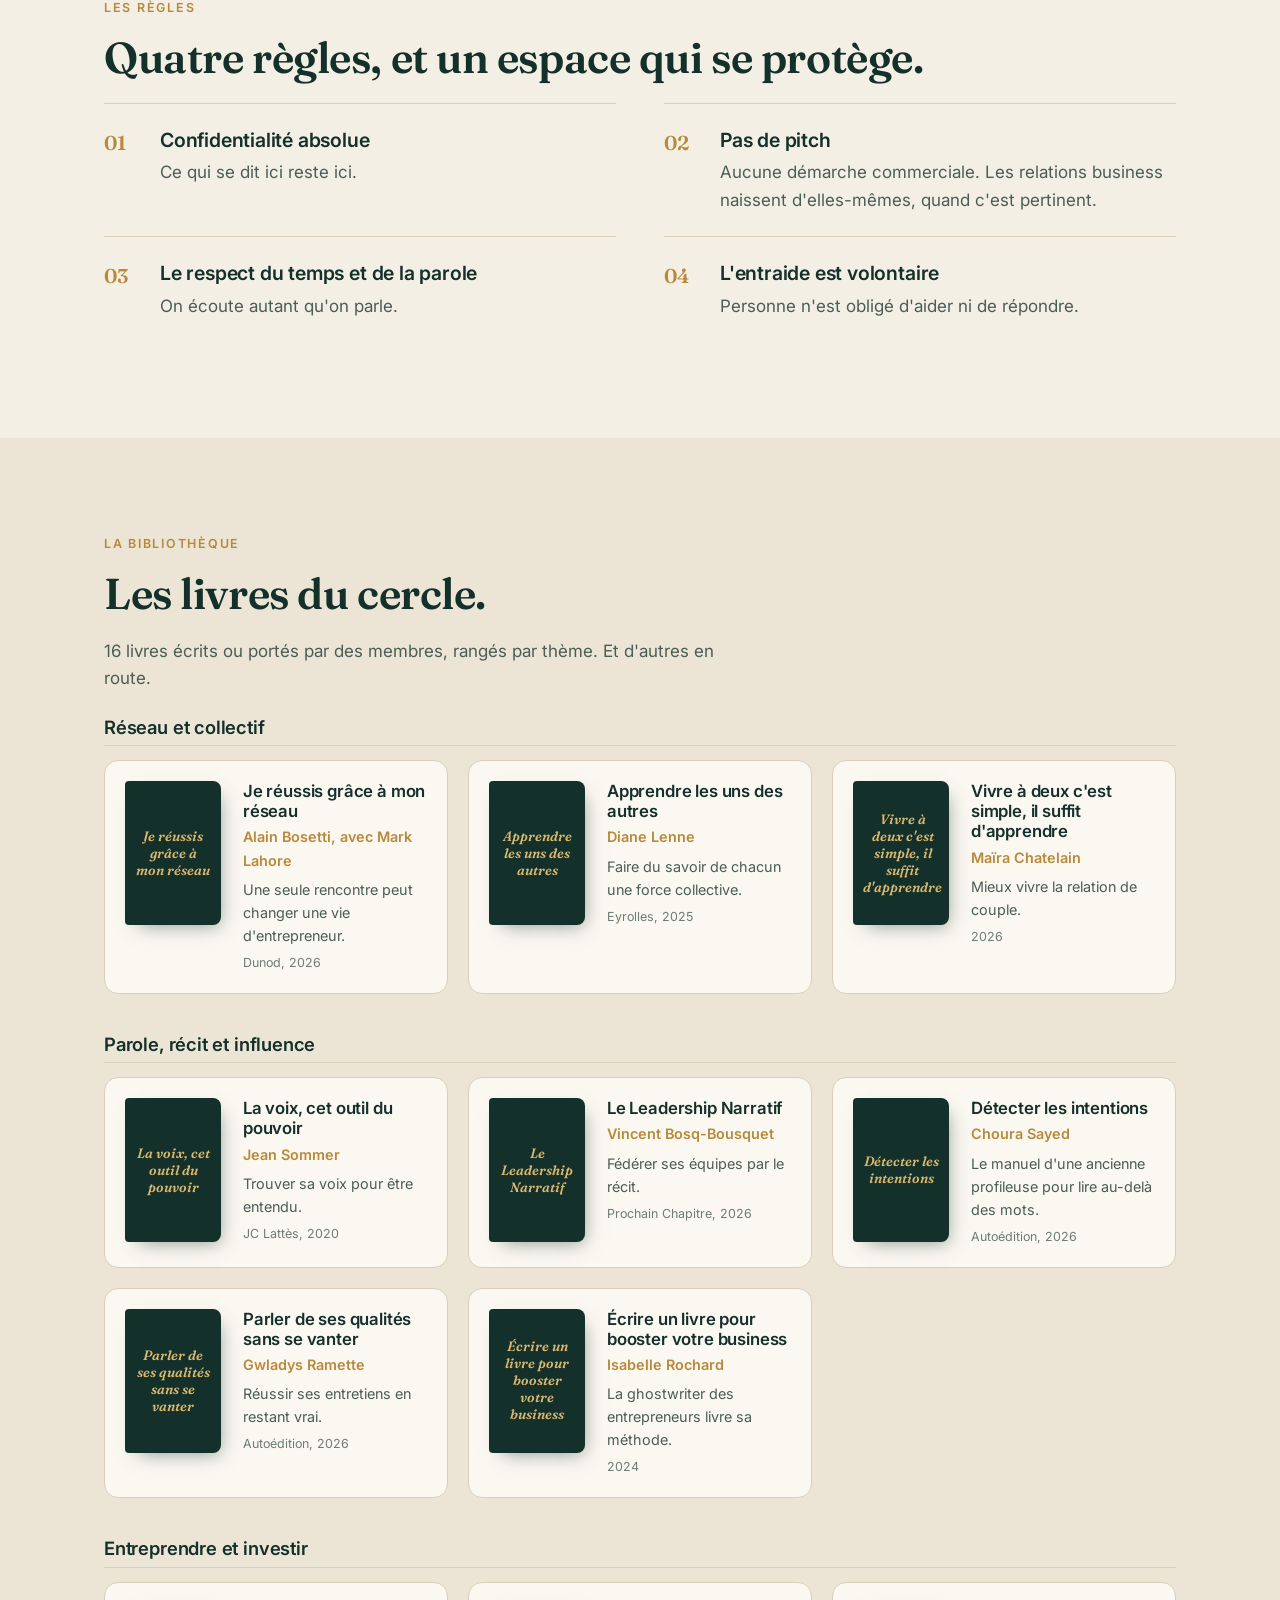
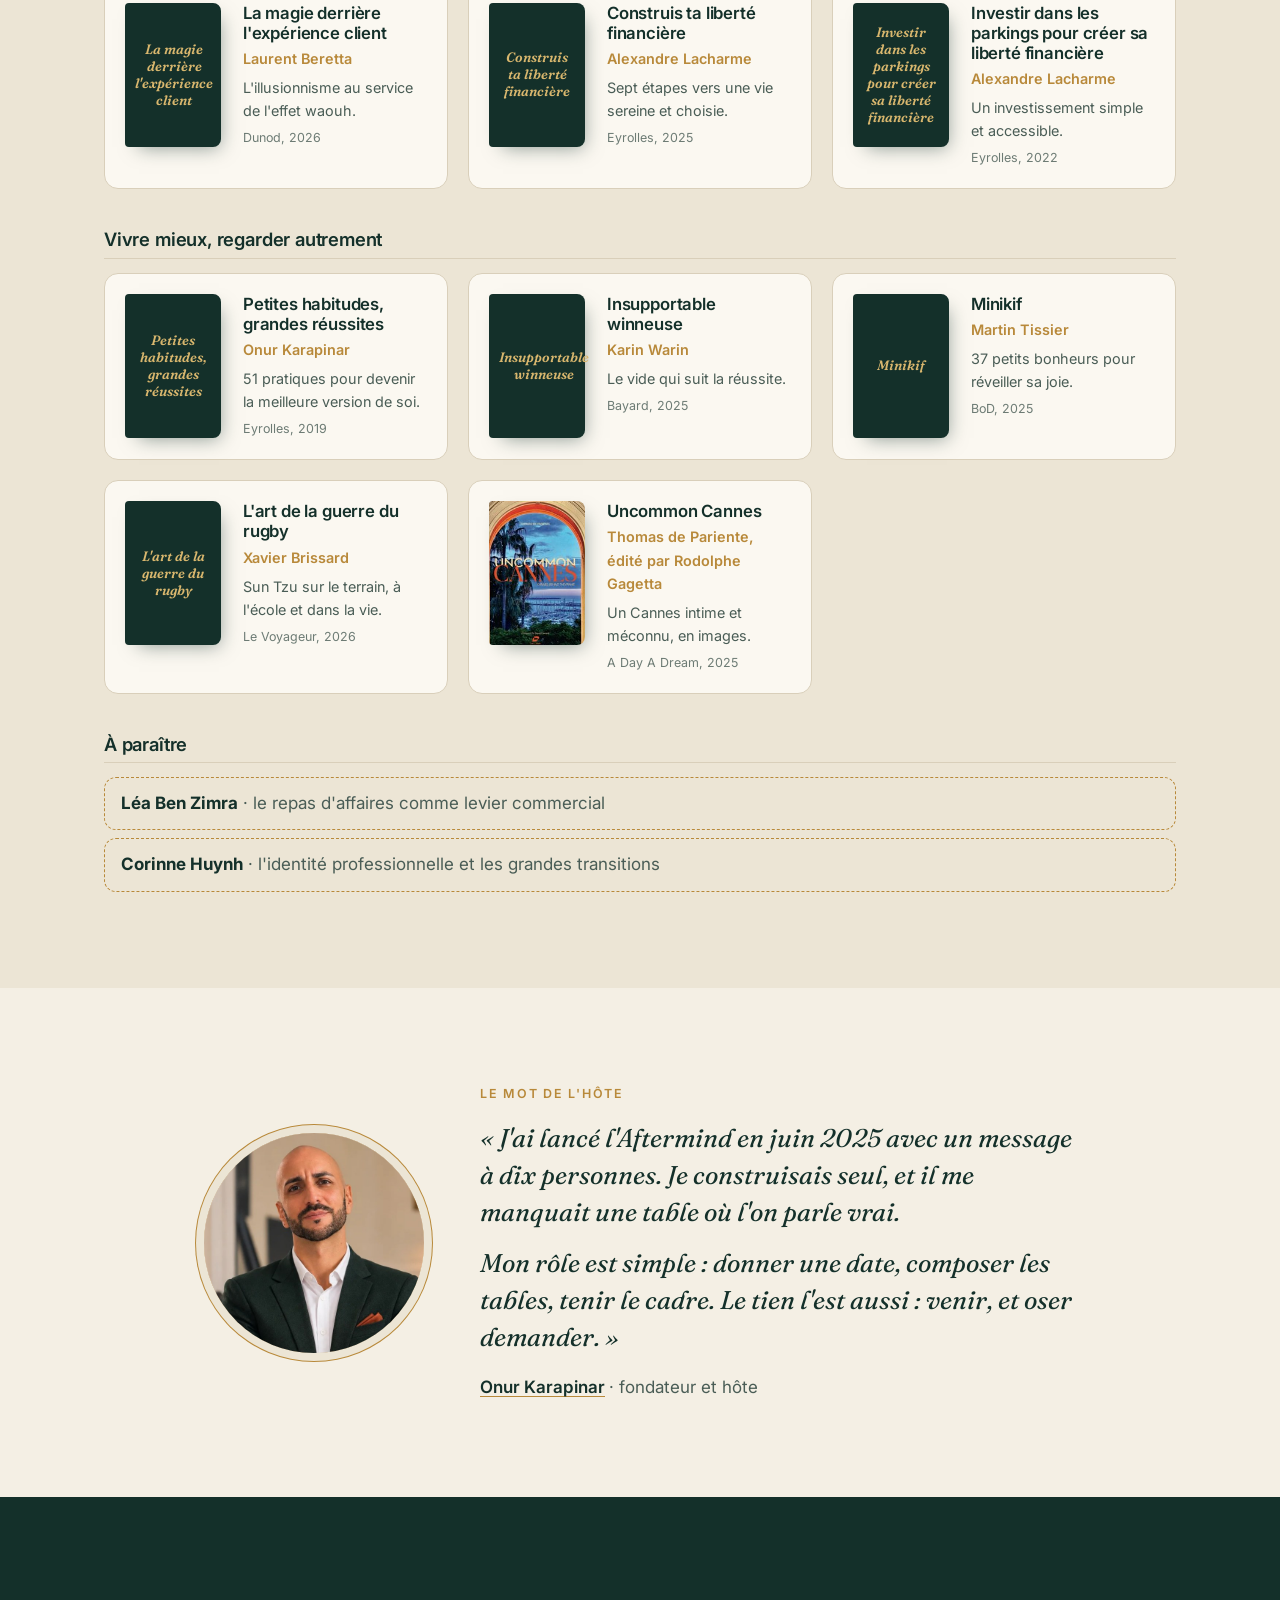
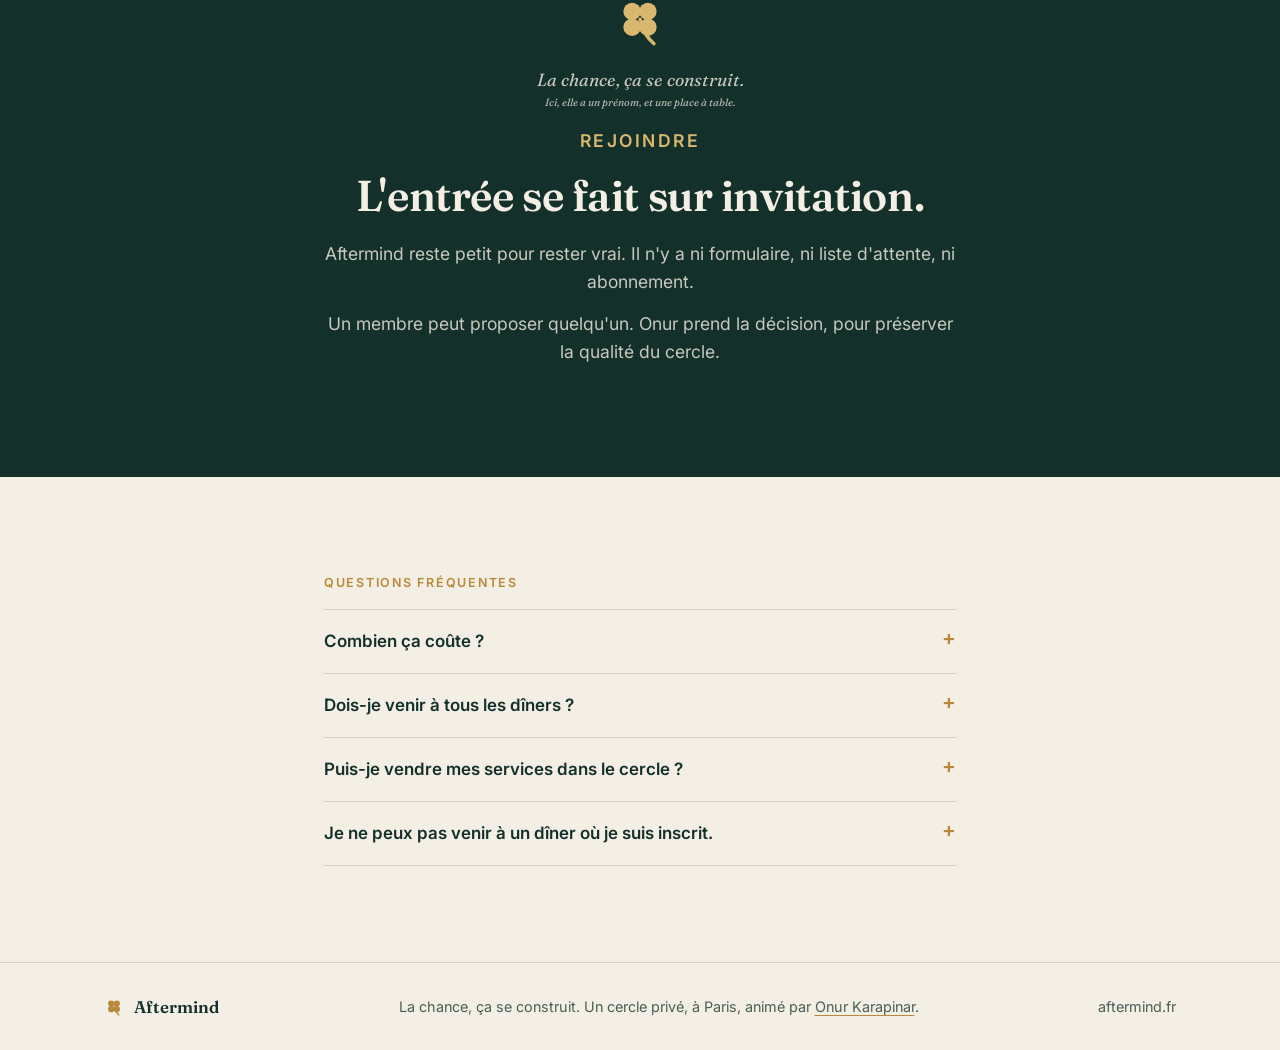
==== commit 3e795f06: "Page « Nos tables » (15 soirées en tirages photo) et diaporama enrichi avec les photos Notion Co-Aut" ====
--- a/index.html
+++ b/index.html
@@ -142,12 +142,13 @@
           </div>
         </div>
       </div>
-      <div class="reel" id="reel" tabindex="0"><figure class="reel-item"><img src="img/soirees/soiree-septembre-2025.jpg" alt="Shinko Opéra, septembre 2025" loading="lazy"><figcaption>Shinko Opéra, septembre 2025</figcaption></figure><figure class="reel-item"><img src="img/soirees/show-de-magie-juin-2025.jpg" alt="Le show de magie, juin 2025" loading="lazy"><figcaption>Le show de magie, juin 2025</figcaption></figure><figure class="reel-item"><img src="img/soirees/cafe-de-la-paix-juillet-2025.jpg" alt="Le premier dîner, juillet 2025" loading="lazy"><figcaption>Le premier dîner, juillet 2025</figcaption></figure><figure class="reel-item"><img src="img/notion/guiren.jpg" alt="Chez Guiren, janvier 2026" loading="lazy"><figcaption>Chez Guiren, janvier 2026</figcaption></figure><figure class="reel-item"><img src="img/assiettes.jpg" alt="À table" loading="lazy"><figcaption>À table</figcaption></figure><figure class="reel-item"><img src="img/soirees/tablee-septembre-2025.jpg" alt="La grande tablée, septembre 2025" loading="lazy"><figcaption>La grande tablée, septembre 2025</figcaption></figure><figure class="reel-item"><img src="img/soirees/diner-octobre-2025.jpg" alt="Pink Koï, octobre 2025" loading="lazy"><figcaption>Pink Koï, octobre 2025</figcaption></figure><figure class="reel-item"><img src="img/soirees/terrasse-2-septembre-2026.jpg" alt="En terrasse, septembre 2026" loading="lazy"><figcaption>En terrasse, septembre 2026</figcaption></figure><figure class="reel-item"><img src="img/soirees/show-de-magie-2-juin-2025.jpg" alt="Le show de magie, juin 2025" loading="lazy"><figcaption>Le show de magie, juin 2025</figcaption></figure><figure class="reel-item"><img src="img/salle-cafe.jpg" alt="Café de la Paix" loading="lazy"><figcaption>Café de la Paix</figcaption></figure><figure class="reel-item"><img src="img/soirees/apero-septembre-2026.jpg" alt="Apéro spontané, septembre 2026" loading="lazy"><figcaption>Apéro spontané, septembre 2026</figcaption></figure></div>
+      <div class="reel" id="reel" tabindex="0"><figure class="reel-item"><img src="img/soirees/soiree-septembre-2025.jpg" alt="Shinko Opéra, septembre 2025" loading="lazy"><figcaption>Shinko Opéra, septembre 2025</figcaption></figure><figure class="reel-item"><img src="img/soirees/show-de-magie-juin-2025.jpg" alt="Le show de magie, juin 2025" loading="lazy"><figcaption>Le show de magie, juin 2025</figcaption></figure><figure class="reel-item"><img src="img/soirees/cafe-de-la-paix-juillet-2025.jpg" alt="Le premier dîner, juillet 2025" loading="lazy"><figcaption>Le premier dîner, juillet 2025</figcaption></figure><figure class="reel-item"><img src="img/notion/guiren.jpg" alt="Chez Guiren, janvier 2026" loading="lazy"><figcaption>Chez Guiren, janvier 2026</figcaption></figure><figure class="reel-item"><img src="img/assiettes.jpg" alt="À table" loading="lazy"><figcaption>À table</figcaption></figure><figure class="reel-item"><img src="img/soirees/tablee-septembre-2025.jpg" alt="La grande tablée, septembre 2025" loading="lazy"><figcaption>La grande tablée, septembre 2025</figcaption></figure><figure class="reel-item"><img src="img/soirees/diner-octobre-2025.jpg" alt="Pink Koï, octobre 2025" loading="lazy"><figcaption>Pink Koï, octobre 2025</figcaption></figure><figure class="reel-item"><img src="img/soirees/terrasse-2-septembre-2026.jpg" alt="En terrasse, septembre 2026" loading="lazy"><figcaption>En terrasse, septembre 2026</figcaption></figure><figure class="reel-item"><img src="img/soirees/show-de-magie-2-juin-2025.jpg" alt="Le show de magie, juin 2025" loading="lazy"><figcaption>Le show de magie, juin 2025</figcaption></figure><figure class="reel-item"><img src="img/diners/2025-12-nai-nai.jpg" alt="Naï Naï, décembre 2025" loading="lazy"><figcaption>Naï Naï, décembre 2025</figcaption></figure><figure class="reel-item"><img src="img/diners/2026-01-tiger-milk.jpg" alt="Tiger Milk, janvier 2026" loading="lazy"><figcaption>Tiger Milk, janvier 2026</figcaption></figure><figure class="reel-item"><img src="img/diners/2026-02-papa-poule.jpg" alt="Papa Poule, février 2026" loading="lazy"><figcaption>Papa Poule, février 2026</figcaption></figure><figure class="reel-item"><img src="img/diners/2026-03-prochain-chapitre.jpg" alt="Lancement de Prochain Chapitre, mars 2026" loading="lazy"><figcaption>Lancement de Prochain Chapitre, mars 2026</figcaption></figure><figure class="reel-item"><img src="img/diners/2026-04-pink-koi.jpg" alt="Pink Koï, avril 2026" loading="lazy"><figcaption>Pink Koï, avril 2026</figcaption></figure><figure class="reel-item"><img src="img/salle-cafe.jpg" alt="Café de la Paix" loading="lazy"><figcaption>Café de la Paix</figcaption></figure><figure class="reel-item"><img src="img/soirees/apero-septembre-2026.jpg" alt="Apéro spontané, septembre 2026" loading="lazy"><figcaption>Apéro spontané, septembre 2026</figcaption></figure></div>
+      <div class="wrap reel-more"><a class="btn-tables" href="nos-tables.html">Voir nos 15 tables, une photo par soirée</a></div>
     </section>
 
     <!-- Lieux -->
     <section class="places" aria-label="Les tables du cercle">
-      <p class="places-title">Nos tables, depuis juillet 2025</p>
+      <p class="places-title">Nos tables, depuis juillet 2025 · <a href="nos-tables.html">voir les 15 soirées en photos</a></p>
       <div class="marquee">
         <ul class="marquee-track"><li><strong>Café de la Paix</strong><span>juil. 2025</span></li><li><strong>Shinko Opéra</strong><span>sept. 2025</span></li><li><strong>Pink Koï</strong><span>oct. 2025</span></li><li><strong>Naï Naï</strong><span>déc. 2025</span></li><li><strong>Chimère</strong><span>déc. 2025</span></li><li><strong>Tiger Milk</strong><span>janv. 2026</span></li><li><strong>Guiren</strong><span>janv. 2026</span></li><li><strong>Le 404</strong><span>févr. 2026</span></li><li><strong>Papa Poule</strong><span>févr. 2026</span></li><li><strong>Nigiri Bar</strong><span>mai 2026</span></li><li><strong>Shinko Opéra</strong><span>juin 2026</span></li></ul>
         <ul class="marquee-track" aria-hidden="true"><li><strong>Café de la Paix</strong><span>juil. 2025</span></li><li><strong>Shinko Opéra</strong><span>sept. 2025</span></li><li><strong>Pink Koï</strong><span>oct. 2025</span></li><li><strong>Naï Naï</strong><span>déc. 2025</span></li><li><strong>Chimère</strong><span>déc. 2025</span></li><li><strong>Tiger Milk</strong><span>janv. 2026</span></li><li><strong>Guiren</strong><span>janv. 2026</span></li><li><strong>Le 404</strong><span>févr. 2026</span></li><li><strong>Papa Poule</strong><span>févr. 2026</span></li><li><strong>Nigiri Bar</strong><span>mai 2026</span></li><li><strong>Shinko Opéra</strong><span>juin 2026</span></li></ul>
--- a/style.css
+++ b/style.css
@@ -577,3 +577,29 @@
 /* Liens vers le site d'Onur */
 .foot a, .host-sign a { color: inherit; text-decoration: underline; text-decoration-color: var(--accent); text-underline-offset: 3px; }
 .foot a:hover, .host-sign a:hover { color: var(--accent); }
+
+/* ===== Page « Nos tables » ===== */
+.tables-head { padding: 72px 0 24px; border-top: 0; }
+.tables-head h1 { font-size: clamp(2.2rem, 5vw, 3.6rem); max-width: 18ch; }
+.tables-head .lead { margin-top: 16px; }
+.tables-wall { padding: 24px 0 96px; }
+.tables-grid { display: grid; grid-template-columns: repeat(3, 1fr); gap: 44px 32px; }
+.table-print { margin: 0; padding: 12px 12px 18px; background: #FFFDF8; border-radius: 6px; box-shadow: 0 24px 50px -28px rgba(20, 48, 42, .5), 0 2px 6px rgba(20, 48, 42, .08); transform: rotate(var(--r, 0deg)); transition: transform .4s ease, box-shadow .4s ease; }
+.table-print:hover { transform: rotate(0deg) translateY(-6px) scale(1.02); box-shadow: 0 30px 60px -28px rgba(20, 48, 42, .6); z-index: 2; position: relative; }
+.table-print img { width: 100%; aspect-ratio: 4 / 3; object-fit: cover; border-radius: 3px; display: block; }
+.table-print figcaption { padding: 12px 4px 0; display: grid; gap: 2px; }
+.table-print strong { font: 600 1rem "Inter", sans-serif; color: var(--ink); }
+.table-print span { font-size: 0.82rem; color: var(--accent); font-weight: 600; }
+.table-print em { font: italic 400 0.98rem "Fraunces", serif; color: var(--ink-soft); }
+.table-next-inner { aspect-ratio: 4 / 3; border-radius: 3px; display: grid; place-content: center; justify-items: center; gap: 8px; text-align: center; background: radial-gradient(circle at 50% 40%, #1f4a40, var(--ink)); color: var(--bg); }
+.table-next-inner .clover { width: 48px; height: 48px; color: var(--gold-light); }
+.table-next-inner strong { color: var(--bg); font: 600 1.3rem "Fraunces", serif; }
+.table-next-inner span { color: rgba(244, 239, 228, .8); font-weight: 400; }
+.places-title a { color: var(--bg); text-decoration: underline; text-decoration-color: var(--gold-light); text-underline-offset: 3px; text-transform: none; letter-spacing: 0; font-weight: 500; }
+.reel-more { margin-top: 20px; }
+.btn-tables { display: inline-block; padding: 12px 20px; border-radius: 999px; background: var(--ink); color: var(--bg); text-decoration: none; font-weight: 600; font-size: 0.95rem; transition: transform .2s ease; }
+.btn-tables:hover { transform: translateY(-2px); }
+@media (max-width: 900px) { .tables-grid { grid-template-columns: 1fr 1fr; gap: 32px 20px; } }
+@media (max-width: 640px) { .tables-grid { grid-template-columns: 1fr; } .tables-head { padding: 48px 0 16px; } }
+.anim .table-print.reveal.is-in { transform: rotate(var(--r, 0deg)); transition: opacity .7s ease, transform .4s ease, box-shadow .4s ease; }
+.anim .table-print.reveal.is-in:hover { transform: rotate(0deg) translateY(-6px) scale(1.02); }
